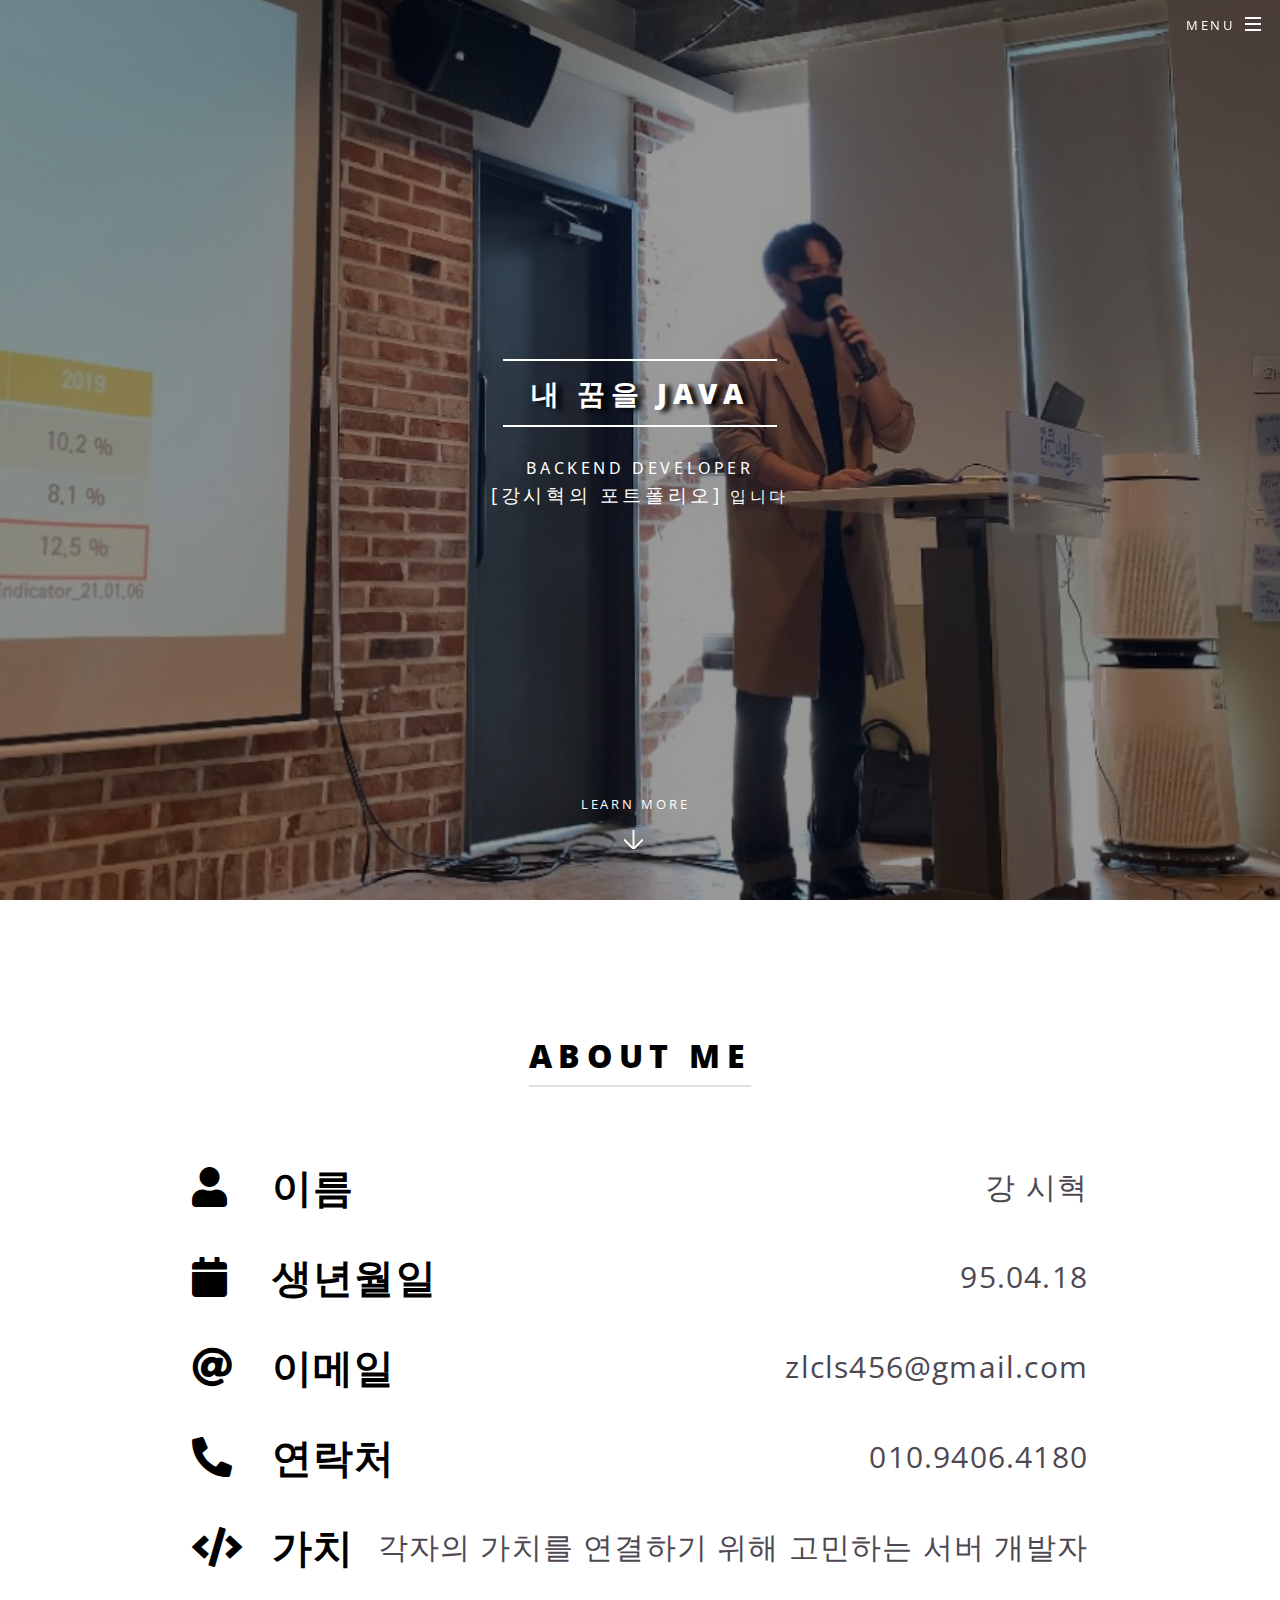
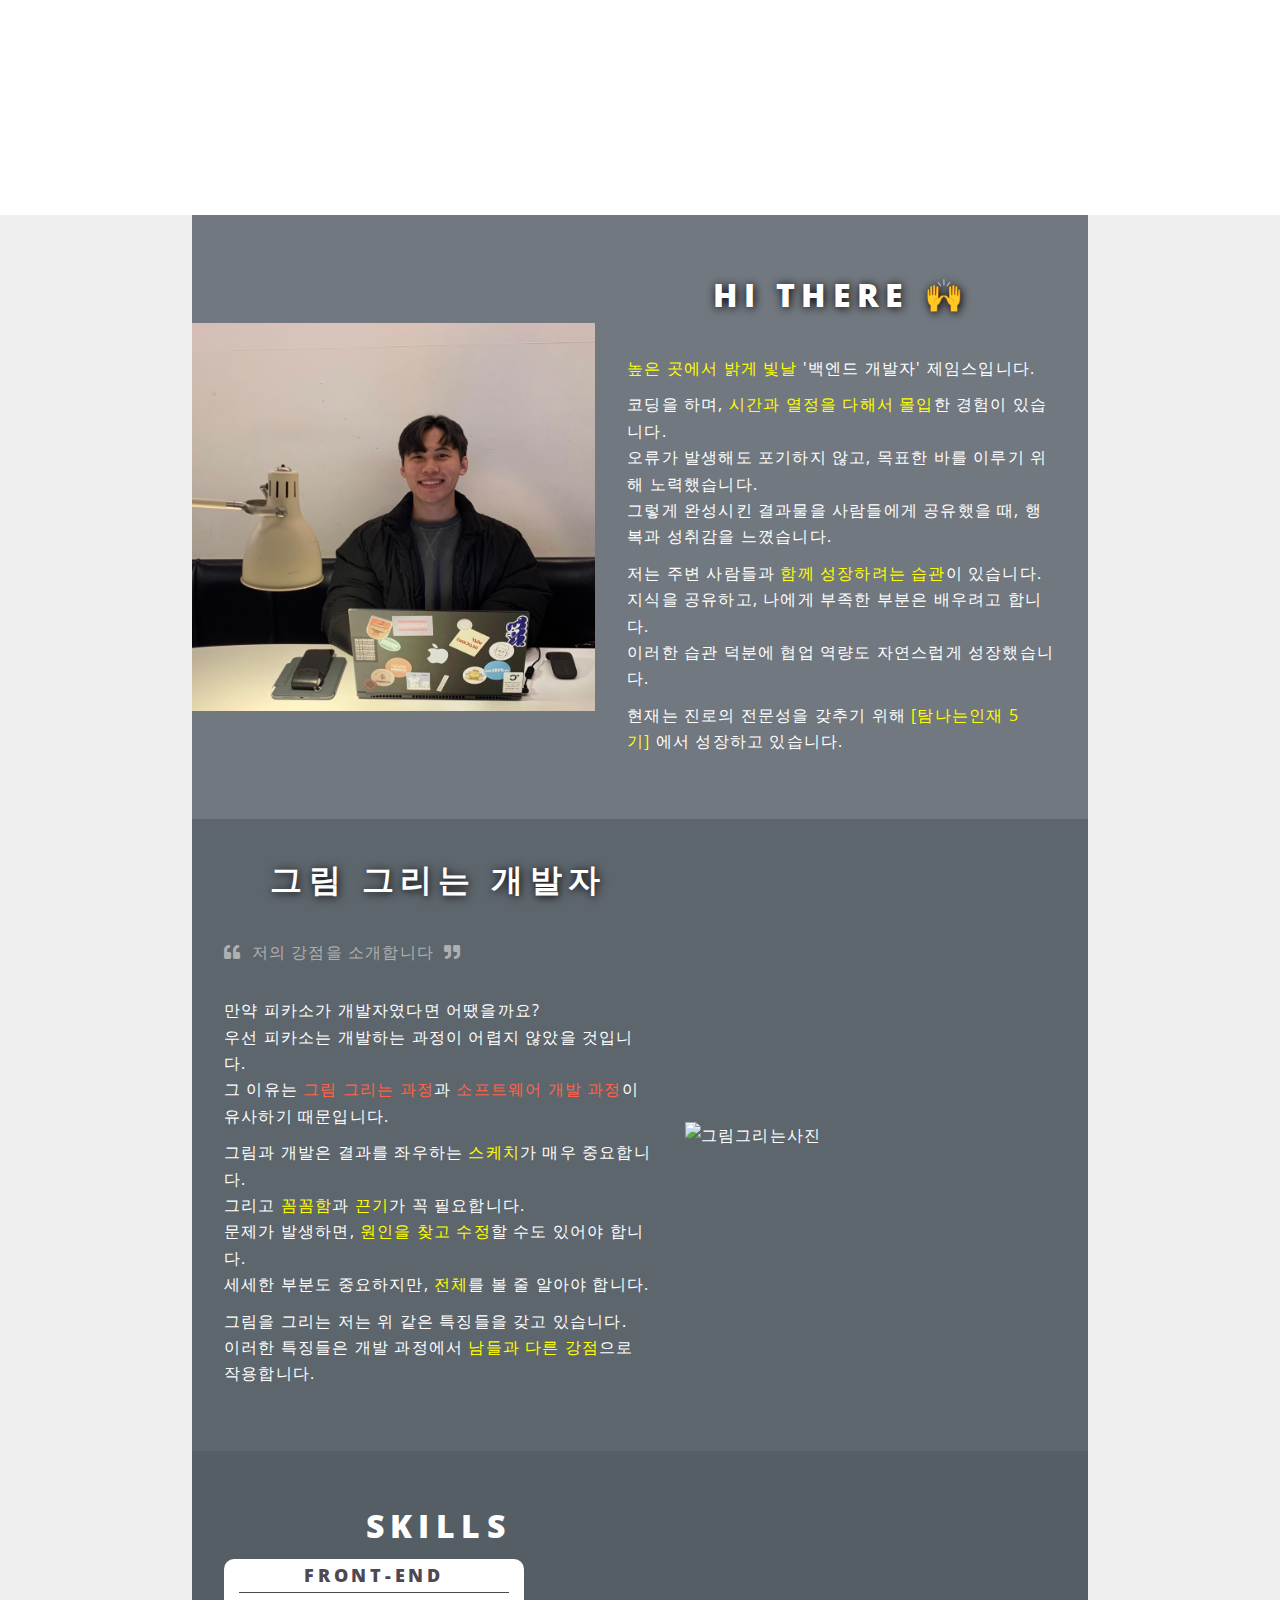
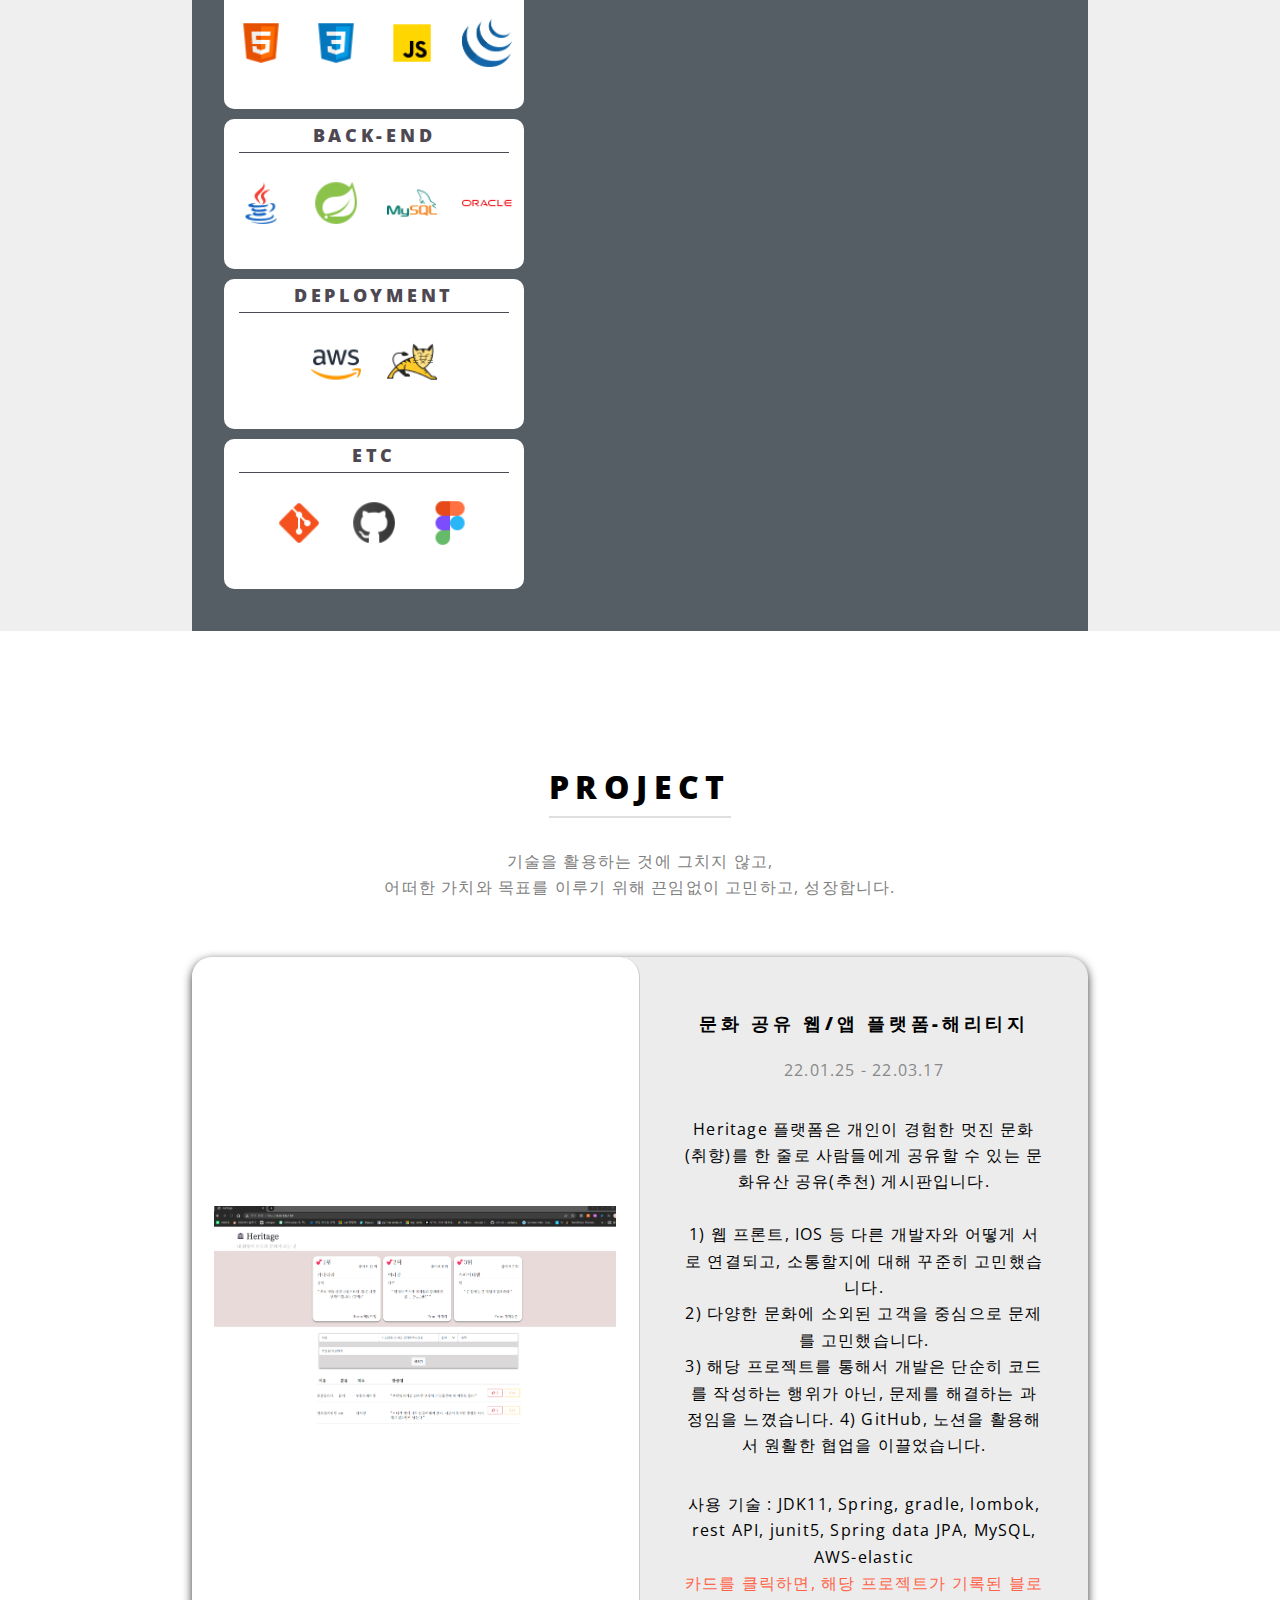
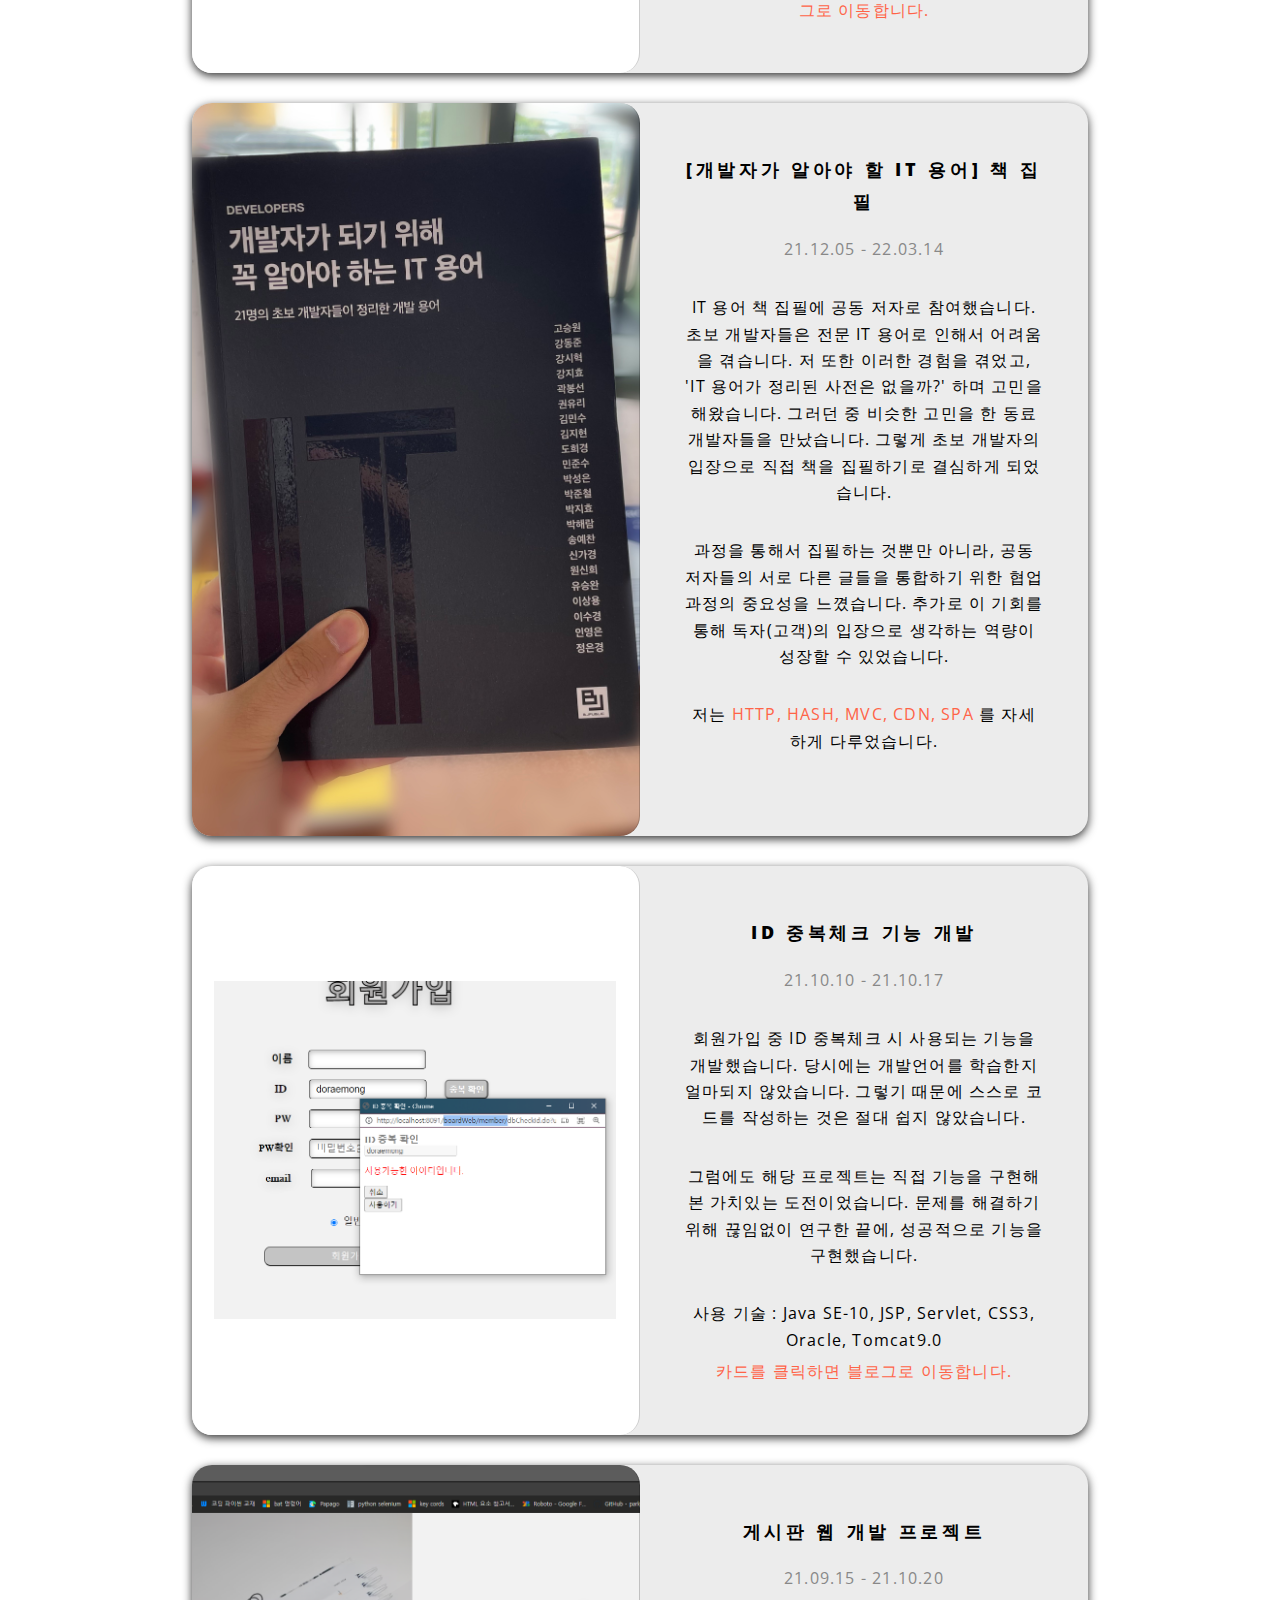
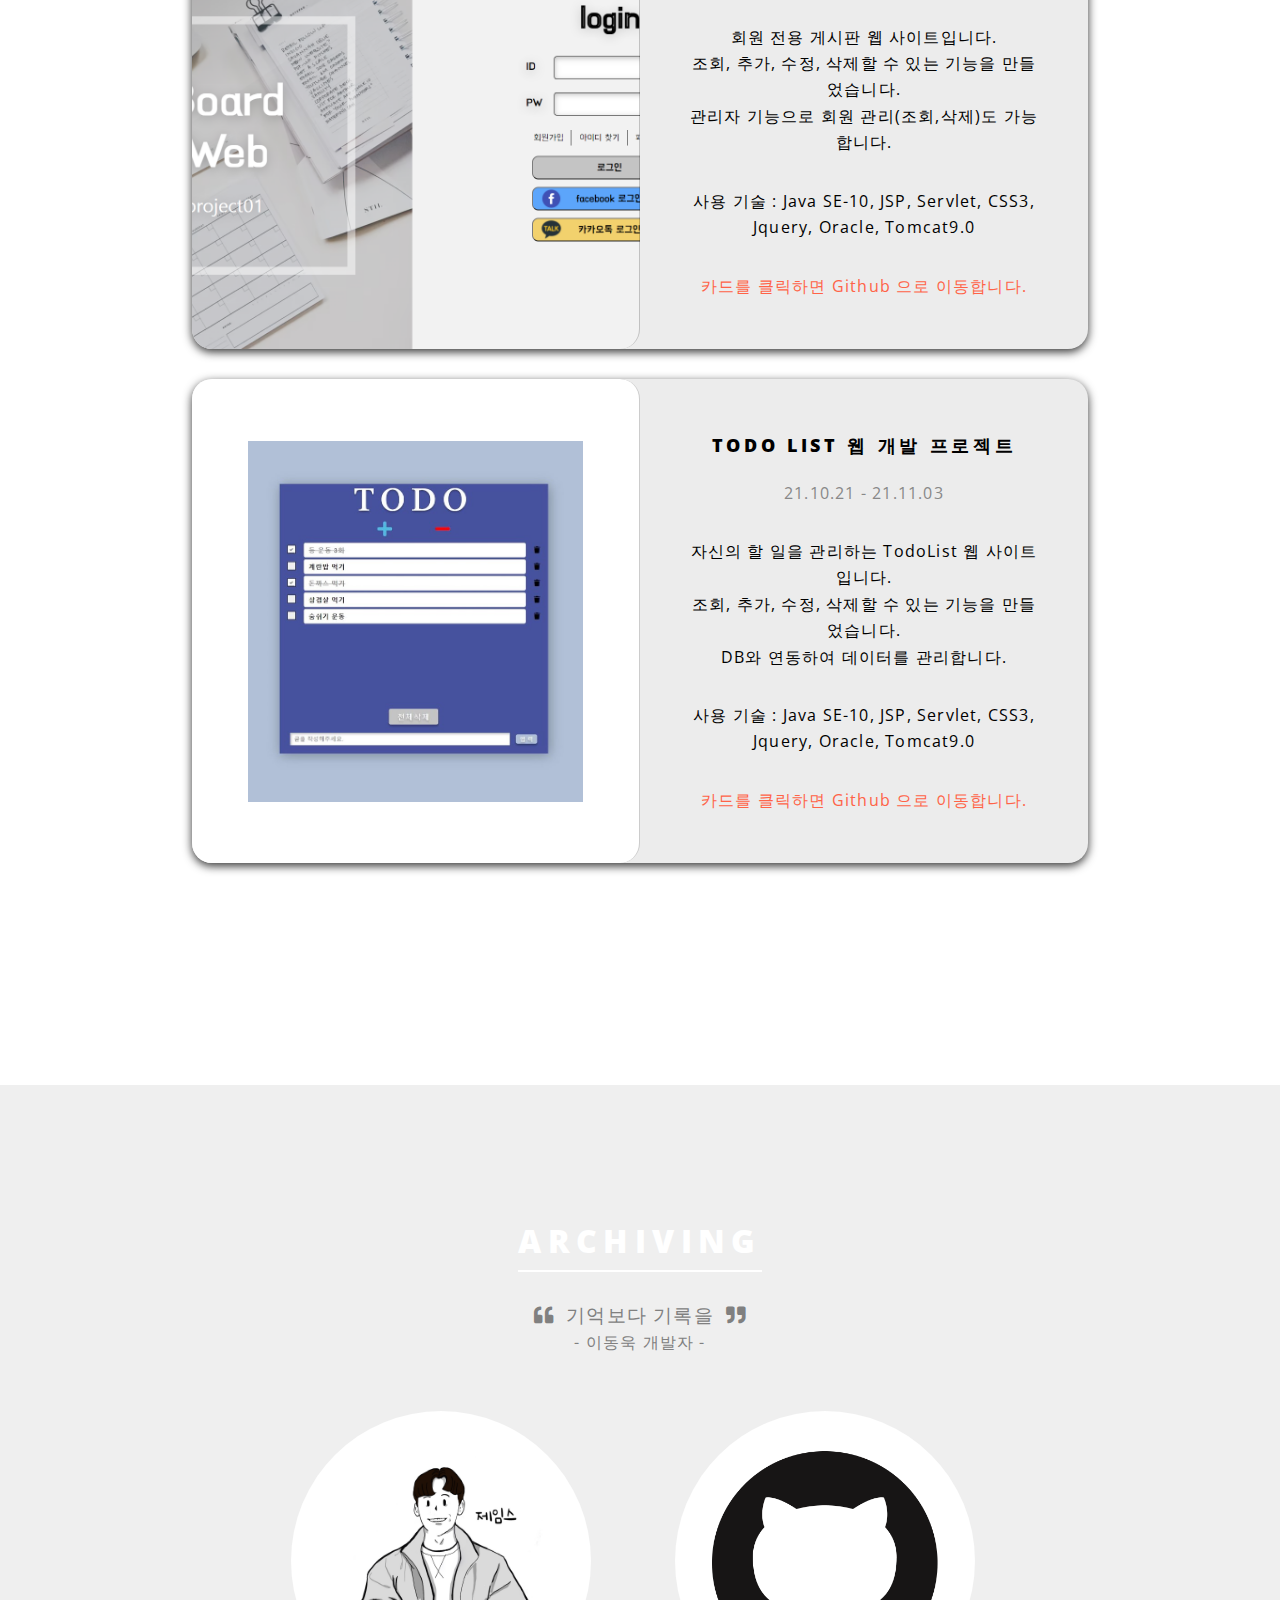
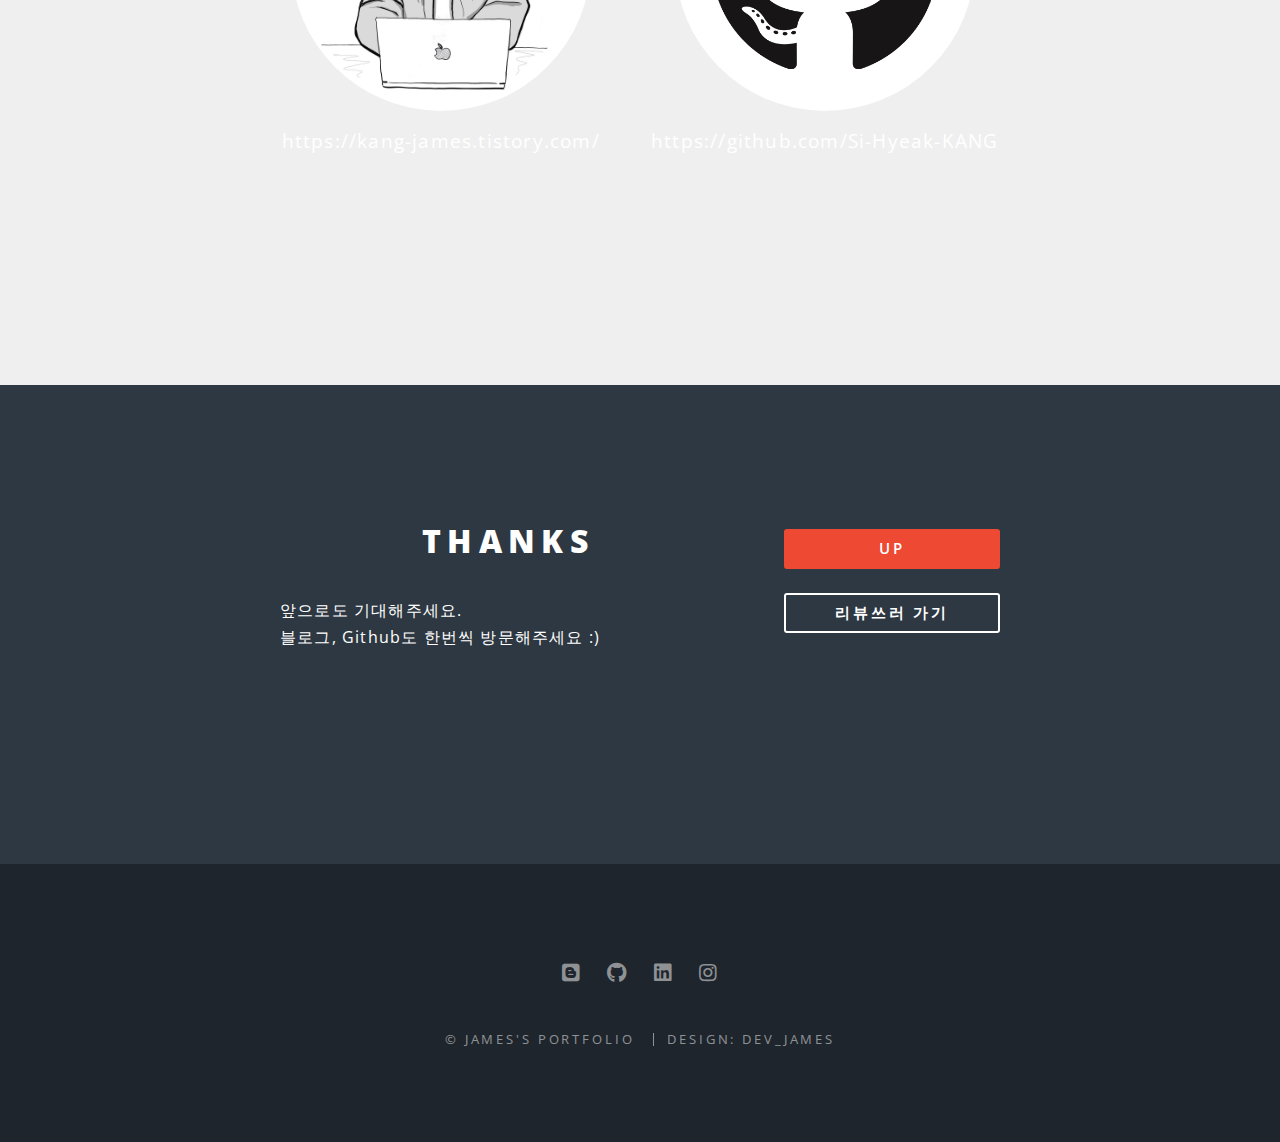
==== index.html @ 81b31060 "no message" ====
<!DOCTYPE HTML>
<!--
	Spectral by HTML5 UP
	html5up.net | @ajlkn
	Free for personal and commercial use under the CCA 3.0 license (html5up.net/license)
-->
<html>
	<head>
		<title>JAMES's Portfolio</title>
		<meta charset="utf-8" />
		<meta name="viewport" content="width=device-width, initial-scale=1, user-scalable=no" />
		<meta name="google-site-verification" content="M7NErx1myHYpY-zjTB2tOP4JKnQoW9BiboApnPfxEpM" />
		<link rel="stylesheet" href="assets/css/main.css" />
		<link rel="stylesheet" href="https://cdnjs.cloudflare.com/ajax/libs/font-awesome/5.8.2/css/all.min.css"/>
		<noscript><link rel="stylesheet" href="assets/css/noscript.css" /></noscript>
	</head>
	<body class="landing is-preload">

		<!-- Page Wrapper -->
		<div id="page-wrapper">

			<!-- Header -->
			<header id="header" class="alt">
				<h1><a href="index.html">JAMES's Portfolio</a></h1>
				<nav id="nav">
					<ul>
						<li class="special">
							<a href="#menu" class="menuToggle"><span>Menu</span></a>
							<div id="menu">
								<ul>
									<li><a href="index.html">Home</a></li>
									<li><a href="#one">About Me</a></li>
									<li><a href="#two">Main</a></li>
									<li><a href="#three">Project</a></li>
									<li><a href="#four">ARCHIVING</a></li>
									<li><a href="Webcontent/elements.html">리뷰 남기기</a></li>
								</ul>
							</div>
						</li>
					</ul>
				</nav>
			</header>

			<!-- Banner -->
			<section id="banner">
				<div class="inner">
					<h2 style="text-shadow:6px 2px 5px rgb(0, 0, 0);">내 꿈을 JAVA</h2>
					<p style="font-weight: 450;">BackEnd&nbsp;Developer</p>
					<p id="under_p"><span style="font-size: larger;">[강시혁의&nbsp;포트폴리오]</span>&nbsp;입니다</p>
				</div>
				<a href="#one" class="more scrolly">Learn More</a>
			</section>

			<!-- One -->
			<section id="one" class="wrapper style1 special">
				<div class="inner">
					<header class="major">
						<h2>About&nbspMe</h2>
						<div class="info_block align-left">
							<i class="fas fa-user"></i>
							<div class="info_title">이름</div>
							<div class="info_content" id="name1">강 시혁</div>
						</div>
						<div class="info_block align-left">
							<i class="fas fa-calendar"></i>
							<div class="info_title">생년월일</div>
							<div class="info_content">95.04.18</div>
						</div>
						<div class="info_block align-left">
							<i class="fas fa-at"></i>
							<div class="info_title">이메일</div>
							<div class="info_content">zlcls456@gmail.com</div>
						</div>
						<div class="info_block align-left">
							<i class="fas fa-phone-alt"></i>
							<div class="info_title">연락처</div>
							<div class="info_content">010.9406.4180</div>
						</div>
						<div class="info_block align-left">
							<i class="fas fa-solid fa-code"></i>
							<div class="info_title">가치</div>
							<div class="info_content mob_detail">각자의 가치를 연결하기 위해 고민하는 서버 개발자</div>
						</div>
					</header>
				</div>
			</section>

			<!-- Two -->
			<section id="two" class="wrapper alt style2">
				<div class="inner">
					<section class="spotlight">
						<div class="image"><img src="images/james_dev.jpg" alt="코딩하는사진" /></div>
						<div class="content">
							<h2 style="text-shadow:1px 1px 10px rgb(0, 0, 0); margin-top: 20px">
							Hi&nbsp;there 🙌
							</h2>
							<p style="margin-bottom: 10px;"><span style="color: yellow">높은 곳에서 밝게 빛날</span>&nbsp;'백엔드 개발자' 제임스입니다.</p>
							<p>코딩을 하며, <span style="color: yellow;">시간과 열정을 다해서 몰입</span>한 경험이 있습니다.</p>
							<p>오류가 발생해도 포기하지 않고, 목표한 바를 이루기 위해 노력했습니다.</p>
							<p>그렇게 완성시킨 결과물을 사람들에게 공유했을 때, 행복과 성취감을 느꼈습니다.</p>
							<p style="margin-bottom: 10px;"></p>
							<p>저는 주변 사람들과 <span style="color: yellow;">함께 성장하려는 습관</span>이 있습니다.</p>
							<p>지식을 공유하고, 나에게 부족한 부분은 배우려고 합니다.</p>
							<p style="margin-bottom: 10px;">이러한 습관 덕분에 협업 역량도 자연스럽게 성장했습니다.</p>
							<p>현재는 진로의 전문성을 갖추기 위해 <span style="color: yellow;">[탐나는인재 5기]</span>&nbsp;에서 성장하고 있습니다.</p>
							<p id="under_p"></p>
						</div>
					</section>
					<section class="spotlight">
						<div class="image"><img src="images/james_drawing.gif" alt="그림그리는사진" id="gallery"/></div>
						<div class="content">
							<h2 style="text-shadow:1px 1px 10px rgb(0, 0, 0)">그림 그리는 개발자</h2>
							<p id="under_p" style="color: rgb(175, 175, 175);">
								<i class="fas fa-quote-left"></i>
								&nbsp;저의 강점을 소개합니다&nbsp;
								<i class="fas fa-quote-right"></i></p>
							<p>만약 피카소가 개발자였다면 어땠을까요?</p>
							<p>우선 피카소는 개발하는 과정이 어렵지 않았을 것입니다.</p>
							<p style="margin-bottom: 10px;">그 이유는 <span style="color: tomato">그림 그리는 과정</span>과 <span style="color: tomato">소프트웨어 개발 과정</span>이 유사하기 때문입니다.</p>
							<p>그림과 개발은 결과를 좌우하는 <span style="color: yellow">스케치</span>가 매우 중요합니다.</p>
							<p>그리고 <span style="color: yellow">꼼꼼함</span>과 <span style="color: yellow">끈기</span>가 꼭 필요합니다.</p>
							<p>문제가 발생하면, <span style="color: yellow">원인을 찾고 수정</span>할 수도 있어야 합니다.</p>
							<p style="margin-bottom: 10px">세세한 부분도 중요하지만, <span style="color: yellow">전체</span>를 볼 줄 알아야 합니다.</p>
							<p>그림을 그리는 저는 위 같은 특징들을 갖고 있습니다.</p>
							<p>이러한 특징들은 개발 과정에서 <span style="color: yellow">남들과 다른 강점</span>으로 작용합니다.</p>
							<p id="under_p"></p>
						</div>
					</section>
					<section class="spotlight">

						<div class="content two_skill">
							<h2 class="skills_title">Skills</h2>
							<div class="skills box1">
								<div class="skills_name"><h3>Front-end</h3></div>
								<div class="skills_icon"><img src="images/icons8-html-5-48.png" alt="">
									<img src="images/icons8-css3-48.png" alt="">
									<img src="images/icons8-자바-스크립트-48.png" alt="">
									<img src="images/icons8-jquery-is-a-javascript-library-designed-to-simplify-html-48.png" alt="">
								</div>
							</div>
							<div class="skills box2">
								<div class="skills_name"><h3>Back-end</h3></div>
								<div class="skills_icon">
									<img src="images/icons8-자바-커피-컵-로고-48.png" alt="">
									<img src="images/icons8-봄-로고-48.png" alt="">
									<img src="images/icons8-mysql의-로고-48.png" alt="">
									<img src="images/icons8-오라클-로고-48.png" alt="">
								</div>
							</div>
							<div class="skills box3">
								<div class="skills_name"><h3>Deployment</h3></div>
								<div class="skills_icon">
									<img src="images/icons8-amazon-web-services-48.png" alt="">
									<img src="images/icons8-tomcat-48.png" alt="">
								</div>
							</div>
							<div class="skills box4">
								<div class="skills_name"><h3>etc</h3></div>
								<div class="skills_icon">
									<img src="images/icons8-git-48.png" alt="">
									<img src="images/icons8-github의-48.png" alt="">
									<img src="images/icons8-figma-48.png" alt="">
								</div>
							</div>
						</div>

					</section>
				</section>
			</inner>
			<!-- Three -->
			<section id="three" class="wrapper style3 special">
				<div class="inner">
					<header class="major">
						<h2>project</h2>
						<p style="color: gray;">기술을 활용하는 것에 그치지 않고,</p>
						<p style="color: gray;">어떠한 가치와 목표를 이루기 위해 끈임없이 고민하고, 성장합니다.</p>
					</header>
					<div class="pro_content">

						<a href="https://kang-james.tistory.com/entry/Project-%EB%AC%B8%ED%99%94-%EA%B3%B5%EC%9C%A0-%EC%9B%B9-%EC%95%B1-%ED%94%8C%EB%9E%AB%ED%8F%BC-%ED%97%A4%EB%A6%AC%ED%8B%B0%EC%A7%80?category=891221" target="_blank">
							<div class="pro_box">
								<div class="pro_img imgA"></div>
								<div class="pro_explain">
									<h3>문화 공유 웹/앱 플랫폼-해리티지</h3>
									<p id="under_p" style="color: rgb(136, 136, 136);">22.01.25 - 22.03.17</p>
									<p>Heritage 플랫폼은 개인이 경험한 멋진 문화(취향)를 한 줄로 사람들에게 공유할 수 있는 문화유산 공유(추천) 게시판입니다.</p><br>
									<p>1) 웹 프론트, IOS 등 다른 개발자와 어떻게 서로 연결되고, 소통할지에 대해 꾸준히 고민했습니다.</p>
									<p>2) 다양한 문화에 소외된 고객을 중심으로 문제를 고민했습니다.</p>
									<p id="under_p">3) 해당 프로젝트를 통해서 개발은 단순히 코드를 작성하는 행위가 아닌, 문제를 해결하는 과정임을 느꼈습니다.
										4) GitHub, 노션을 활용해서 원활한 협업을 이끌었습니다.</p>
									<p></p>
									<p >사용 기술 : JDK11, Spring, gradle, lombok, rest API, junit5, Spring data JPA, MySQL, AWS-elastic</p>
									<p style="color: tomato;">카드를 클릭하면, 해당 프로젝트가 기록된 블로그로 이동합니다.</p>
								</div>
							</div>
						</a>

						<!-- 준비중 -->
						<div class="pro_box">
							<div class="pro_img img4"></div>
							<div class="pro_explain">
								<h3>[개발자가 알아야 할 IT 용어] 책 집필</h3>
								<p id="under_p" style="color: rgb(136, 136, 136);">21.12.05 - 22.03.14</p>
								<p id="under_p">IT 용어 책 집필에 공동 저자로 참여했습니다. 초보 개발자들은 전문 IT 용어로 인해서 어려움을 겪습니다.
								저 또한 이러한 경험을 겪었고, 'IT 용어가 정리된 사전은 없을까?' 하며 고민을 해왔습니다. 그러던 중 비슷한 고민을 한 동료 개발자들을 만났습니다.
								그렇게 초보 개발자의 입장으로 직접 책을 집필하기로 결심하게 되었습니다. </p>

								<p id="under_p"> 과정을 통해서 집필하는 것뿐만 아니라, 공동 저자들의 서로 다른 글들을 통합하기 위한 협업 과정의 중요성을 느꼈습니다. 추가로 이 기회를 통해 독자(고객)의 입장으로 생각하는 역량이 성장할 수 있었습니다.</p>

								<p id="under_p">저는 <span style="color:tomato;">HTTP, HASH, MVC, CDN, SPA</span> 를 자세하게 다루었습니다.</p>
							</div>
						</div>
						<!-- -->

						<a href="https://kang-james.tistory.com/88?category=891548" target="_blank">
							<div class="pro_box">
									<div class="pro_img img1"></div>
									<div class="pro_explain">
										<h3>ID 중복체크 기능 개발</h3>
										<p id="under_p" style="color: rgb(136, 136, 136);">21.10.10 - 21.10.17</p>
										<p id="under_p">회원가입 중 ID 중복체크 시 사용되는 기능을 개발했습니다.
											당시에는 개발언어를 학습한지 얼마되지 않았습니다. 그렇기 때문에 스스로 코드를 작성하는 것은 절대 쉽지 않았습니다.</p>
											<p id="under_p">그럼에도 해당 프로젝트는 직접 기능을 구현해본 가치있는 도전이었습니다.
										문제를 해결하기 위해 끊임없이 연구한 끝에, 성공적으로 기능을 구현했습니다.</p>
										<p style="margin-bottom: 5px;">사용 기술 : Java SE-10, JSP, Servlet, CSS3, Oracle, Tomcat9.0</p>
										<p style="color: tomato;">카드를 클릭하면 블로그로 이동합니다.</p>
									</div>
							</div>
						</a>

						<a href="https://github.com/Si-Hyeak-KANG/JSP.Board_Web" target="_blank">
							<div class="pro_box">
									<div class="pro_img img3"></div>
									<div class="pro_explain">
										<h3>게시판 웹 개발 프로젝트</h3>
										<p id="under_p" style="color: rgb(136, 136, 136);">21.09.15 - 21.10.20</p>
										<p>회원 전용 게시판 웹 사이트입니다.</p>
										<p>조회, 추가, 수정, 삭제할 수 있는 기능을 만들었습니다.</p>
										<p id="under_p">관리자 기능으로 회원 관리(조회,삭제)도 가능합니다.</p>
										<p id="under_p">사용 기술 : Java SE-10, JSP, Servlet, CSS3, Jquery, Oracle, Tomcat9.0</p>
										<p style="color: tomato;">카드를 클릭하면 Github 으로 이동합니다.</p>
									</div>
							</div>
						</a>

						<a href="https://github.com/Si-Hyeak-KANG/JSP.TodoWeb_211021" target="_blank">
							<div class="pro_box">
									<div class="pro_img img2"></div>
									<div class="pro_explain">
										<h3>Todo List 웹 개발 프로젝트</h3>
										<p id="under_p" style="color: rgb(136, 136, 136);">21.10.21 - 21.11.03</p>
										<p>자신의 할 일을 관리하는 TodoList 웹 사이트입니다.</p>
										<p>조회, 추가, 수정, 삭제할 수 있는 기능을 만들었습니다.</p>
										<p id="under_p">DB와 연동하여 데이터를 관리합니다.</p>
										<p id="under_p">사용 기술 : Java SE-10, JSP, Servlet, CSS3, Jquery, Oracle, Tomcat9.0</p>
										<p style="color: tomato;">카드를 클릭하면 Github 으로 이동합니다.</p>
									</div>
							</div>
						</a>
					</div>
				</div>
			</section>

			<!-- Four -->
			<section id="four" class="wrapper style2 special">
				<div class="inner">
					<header class="major">
						<h2>ARCHIVING</h2>
						<p style="color: gray; font-size: larger;">
							<i class="fas fa-quote-left"></i>
							&nbsp;기억보다 기록을&nbsp;
							<i class="fas fa-quote-right"></i>
						</p>
						<p style="color: gray;">- 이동욱 개발자 -</p>
					</header>
					<div class="content_profile">
						<a href="https://kang-james.tistory.com" target="_blank">
							<div class="box_profile">
									<img src="images/개발%20프로필.jpg" alt="">
							</div>
							<p class="font_p" id="under_p">https://kang-james.tistory.com/</p>
						</a>

						<a href="https://github.com/Si-Hyeak-KANG" target="_blank">
							<div class="box_profile2">
									<img src="images/github_img.png" alt="">
							</div>
							<p class="font_p" id="under_p">https://github.com/Si-Hyeak-KANG</p>
						</a>

					</div>
				</div>
			</section>
			<!-- CTA -->
			<section id="cta" class="wrapper style4">
				<div class="inner">
					<header>
						<h2>thanks</h2>
						<p>앞으로도 기대해주세요.</p>
						<p>블로그, Github도 한번씩 방문해주세요 :)</p>
					</header>
					<ul class="actions stacked">
						<li class="nothing"></li>
						<li><a href="index.html" class="button fit primary"><span style="font-size: larger;">UP</span></a></li>
						<li><a href="Webcontent/elements.html" class="button fit"><span style="font-size: larger;">리뷰쓰러 가기</span></a></li>
					</ul>
				</div>
			</section>

			<!-- Footer -->
			<footer id="footer">
				<ul class="icons">
					<li>
						<a href="https://kang-james.tistory.com/" class="icon brands fa-blogger" target="_blanked">
							<span class="label">Blog</span>
						</a>
					</li>
					<li>
						<a href="https://github.com/Si-Hyeak-KANG" class="icon brands fa-github" target="_blanked">
							<span class="label">Github</span>
						</a>
					</li>

					<li>
						<a href="https://www.linkedin.com/in/james-kang-38626b229/" class="icon brands fa-linkedin" target="_blanked">
							<span class="label">linkedin</span>
						</a>
					</li>
					<li>
						<a href="https://www.instagram.com/sihyeok44/?hl=ko" class="icon brands fa-instagram" target="_blanked">
							<span class="label">instagram</span>
						</a>
					</li>
				</ul>
				<ul class="copyright">
					<li>&copy; James's Portfolio</li>
					<li>Design: Dev_James</li>
				</ul>
			</footer>
		</div>

		<!-- Scripts -->
		<script src="assets/js/jquery.min.js"></script>
		<script src="assets/js/jquery.scrollex.min.js"></script>
		<script src="assets/js/jquery.scrolly.min.js"></script>
		<script src="assets/js/browser.min.js"></script>
		<script src="assets/js/breakpoints.min.js"></script>
		<script src="assets/js/util.js"></script>
		<script src="assets/js/main.js"></script>

	</body>
</html>
---- assets/css/main.css ----
@import url(fontawesome-all.min.css);
@import url("https://fonts.googleapis.com/css?family=Open+Sans:400,400italic,600,600italic,800,800italic");

/*
	Spectral by HTML5 UP
	html5up.net | @ajlkn
	Free for personal and commercial use under the CCA 3.0 license (html5up.net/license)
*/

html, body, div, span, applet, object,
iframe, h1, h2, h3, h4, h5, h6, p, blockquote,
pre, a, abbr, acronym, address, big, cite,
code, del, dfn, em, img, ins, kbd, q, s, samp,
small, strike, strong, sub, sup, tt, var, b,
u, i, center, dl, dt, dd, ol, ul, li, fieldset,
form, label, legend, table, caption, tbody,
tfoot, thead, tr, th, td, article, aside,
canvas, details, embed, figure, figcaption,
footer, header, hgroup, menu, nav, output, ruby,
section, summary, time, mark, audio, video {
	margin: 0;
	padding: 0;
	border: 0;
	font-size: 100%;
	font: inherit;
	vertical-align: baseline;}

article, aside, details, figcaption, figure,
footer, header, hgroup, menu, nav, section {
	display: block;}

body {
	line-height: 1;
}

ol, ul {
	list-style: none;
}

blockquote, q {
	quotes: none;
}

	blockquote:before, blockquote:after, q:before, q:after {
		content: '';
		content: none;
	}

table {
	border-collapse: collapse;
	border-spacing: 0;
}

body {
	-webkit-text-size-adjust: none;
}

mark {
	background-color: transparent;
	color: inherit;
}

input::-moz-focus-inner {
	border: 0;
	padding: 0;
}

input, select, textarea {
	-moz-appearance: none;
	-webkit-appearance: none;
	-ms-appearance: none;
	appearance: none;
}

/* Basic */

	@-ms-viewport {
		width: device-width;
	}

	html {
		box-sizing: border-box;
	}

	*, *:before, *:after {
		box-sizing: inherit;
	}

	body {
		background: #2e3842;
	}

		body.is-preload *, body.is-preload *:before, body.is-preload *:after {
			-moz-animation: none !important;
			-webkit-animation: none !important;
			-ms-animation: none !important;
			animation: none !important;
			-moz-transition: none !important;
			-webkit-transition: none !important;
			-ms-transition: none !important;
			transition: none !important;
		}

	body, input, select, textarea {
		color: #fff;
		font-family: "Open Sans", Helvetica, sans-serif;
		font-size: 15pt;
		font-weight: 400;
		letter-spacing: 0.075em;
		line-height: 1.65em;
	}

		@media screen and (max-width: 1680px) {

			body, input, select, textarea {
				font-size: 13pt;
			}

		}

		@media screen and (max-width: 1280px) {

			body, input, select, textarea {
				font-size: 12pt;
			}

		}

		@media screen and (max-width: 736px) {

			body, input, select, textarea {
				font-size: 11pt;
				letter-spacing: 0.0375em;
			}

		}

	a {
		-moz-transition: color 0.2s ease, border-bottom-color 0.2s ease;
		-webkit-transition: color 0.2s ease, border-bottom-color 0.2s ease;
		-ms-transition: color 0.2s ease, border-bottom-color 0.2s ease;
		transition: color 0.2s ease, border-bottom-color 0.2s ease;
		color: inherit;
		text-decoration: none;
	}

		a:hover {
			border-bottom-color: transparent;
		}

	strong, b {
		color: #fff;
		font-weight: 600;
	}

	em, i {
		font-style: italic;
	}

	#under_p {
		margin: 0 0 2em 0;
	}
	h1, h2, h3, h4, h5, h6 {
		color: #fff;
		font-weight: 800;
		letter-spacing: 0.2em;
		line-height: 1em;
		margin: 0 0 1em 0;
		text-transform: uppercase;
	}

		h1 a, h2 a, h3 a, h4 a, h5 a, h6 a {
			color: inherit;
			text-decoration: none;
		}

	h2 {
		font-size: 2em;
		line-height: 1.75em;
		text-align: center;
	}

		@media screen and (max-width: 736px) {

			h2 {
				font-size: 1.5em;
				line-height: 1.65em;
			}

		}

	h3 {
		font-size: 1.15em;
		line-height: 1.75em;
	}

		@media screen and (max-width: 736px) {

			h3 {
				font-size: 1em;
				line-height: 1.65em;
			}
		}

	h4 {
		font-size: 1em;
		line-height: 1.5em;
	}

	h5 {
		font-size: 0.8em;
		line-height: 1.5em;
	}

	h6 {
		font-size: 0.7em;
		line-height: 1.5em;
	}

	sub {
		font-size: 0.8em;
		position: relative;
		top: 0.5em;
	}

	sup {
		font-size: 0.8em;
		position: relative;
		top: -0.5em;
	}

	hr {
		border: 0;
		border-bottom: solid 2px #fff;
		margin: 3em 0;
	}

		hr.major {
			margin: 4.5em 0;
		}

	blockquote {
		border-left: solid 4px #fff;
		font-style: italic;
		margin: 0 0 2em 0;
		padding: 0.5em 0 0.5em 2em;
	}

	code {
		background: rgba(144, 144, 144, 0.25);
		border-radius: 3px;
		font-family: "Courier New", monospace;
		font-size: 0.9em;
		letter-spacing: 0;
		margin: 0 0.25em;
		padding: 0.25em 0.65em;
	}

	pre {
		-webkit-overflow-scrolling: touch;
		font-family: "Courier New", monospace;
		font-size: 0.9em;
		margin: 0 0 2em 0;
	}

		pre code {
			display: block;
			line-height: 1.75em;
			padding: 1em 1.5em;
			overflow-x: auto;
		}

	.align-left {
		text-align: left;
	}

	.align-center {
		text-align: center;
	}

	.align-right {
		text-align: right;
	}

/* Row */

	.row {
		display: flex;
		flex-wrap: wrap;
		box-sizing: border-box;
		align-items: stretch;
	}

		.row > * {
			box-sizing: border-box;
		}

		.row.gtr-uniform > * > :last-child {
			margin-bottom: 0;
		}

		.row.aln-left {
			justify-content: flex-start;
		}

		.row.aln-center {
			justify-content: center;
		}

		.row.aln-right {
			justify-content: flex-end;
		}

		.row.aln-top {
			align-items: flex-start;
		}

		.row.aln-middle {
			align-items: center;
		}

		.row.aln-bottom {
			align-items: flex-end;
		}

		.row > .imp {
			order: -1;
		}

		.row > .col-1 {
			width: 8.33333%;
		}

		.row > .off-1 {
			margin-left: 8.33333%;
		}

		.row > .col-2 {
			width: 16.66667%;
		}

		.row > .off-2 {
			margin-left: 16.66667%;
		}

		.row > .col-3 {
			width: 25%;
		}

		.row > .off-3 {
			margin-left: 25%;
		}

		.row > .col-4 {
			width: 33.33333%;
		}

		.row > .off-4 {
			margin-left: 33.33333%;
		}

		.row > .col-5 {
			width: 41.66667%;
		}

		.row > .off-5 {
			margin-left: 41.66667%;
		}

		.row > .col-6 {
			width: 50%;
		}

		.row > .off-6 {
			margin-left: 50%;
		}

		.row > .col-7 {
			width: 58.33333%;
		}

		.row > .off-7 {
			margin-left: 58.33333%;
		}

		.row > .col-8 {
			width: 66.66667%;
		}

		.row > .off-8 {
			margin-left: 66.66667%;
		}

		.row > .col-9 {
			width: 75%;
		}

		.row > .off-9 {
			margin-left: 75%;
		}

		.row > .col-10 {
			width: 83.33333%;
		}

		.row > .off-10 {
			margin-left: 83.33333%;
		}

		.row > .col-11 {
			width: 91.66667%;
		}

		.row > .off-11 {
			margin-left: 91.66667%;
		}

		.row > .col-12 {
			width: 100%;
		}

		.row > .off-12 {
			margin-left: 100%;
		}

		.row.gtr-0 {
			margin-top: 0;
			margin-left: 0em;
		}

			.row.gtr-0 > * {
				padding: 0 0 0 0em;
			}

			.row.gtr-0.gtr-uniform {
				margin-top: 0em;
			}

				.row.gtr-0.gtr-uniform > * {
					padding-top: 0em;
				}

		.row.gtr-25 {
			margin-top: 0;
			margin-left: -0.375em;
		}

			.row.gtr-25 > * {
				padding: 0 0 0 0.375em;
			}

			.row.gtr-25.gtr-uniform {
				margin-top: -0.375em;
			}

				.row.gtr-25.gtr-uniform > * {
					padding-top: 0.375em;
				}

		.row.gtr-50 {
			margin-top: 0;
			margin-left: -0.75em;
		}

			.row.gtr-50 > * {
				padding: 0 0 0 0.75em;
			}

			.row.gtr-50.gtr-uniform {
				margin-top: -0.75em;
			}

				.row.gtr-50.gtr-uniform > * {
					padding-top: 0.75em;
				}

		.row {
			margin-top: 0;
			margin-left: -1.5em;
		}

			.row > * {
				padding: 0 0 0 1.5em;
			}

			.row.gtr-uniform {
				margin-top: -1.5em;
			}

				.row.gtr-uniform > * {
					padding-top: 1.5em;
				}

		.row.gtr-150 {
			margin-top: 0;
			margin-left: -2.25em;
		}

			.row.gtr-150 > * {
				padding: 0 0 0 2.25em;
			}

			.row.gtr-150.gtr-uniform {
				margin-top: -2.25em;
			}

				.row.gtr-150.gtr-uniform > * {
					padding-top: 2.25em;
				}

		.row.gtr-200 {
			margin-top: 0;
			margin-left: -3em;
		}

			.row.gtr-200 > * {
				padding: 0 0 0 3em;
			}

			.row.gtr-200.gtr-uniform {
				margin-top: -3em;
			}

				.row.gtr-200.gtr-uniform > * {
					padding-top: 3em;
				}

		@media screen and (max-width: 1680px) {

			.row {
				display: flex;
				flex-wrap: wrap;
				box-sizing: border-box;
				align-items: stretch;
			}

				.row > * {
					box-sizing: border-box;
				}

				.row.gtr-uniform > * > :last-child {
					margin-bottom: 0;
				}

				.row.aln-left {
					justify-content: flex-start;
				}

				.row.aln-center {
					justify-content: center;
				}

				.row.aln-right {
					justify-content: flex-end;
				}

				.row.aln-top {
					align-items: flex-start;
				}

				.row.aln-middle {
					align-items: center;
				}

				.row.aln-bottom {
					align-items: flex-end;
				}

				.row > .imp-xlarge {
					order: -1;
				}

				.row > .col-1-xlarge {
					width: 8.33333%;
				}

				.row > .off-1-xlarge {
					margin-left: 8.33333%;
				}

				.row > .col-2-xlarge {
					width: 16.66667%;
				}

				.row > .off-2-xlarge {
					margin-left: 16.66667%;
				}

				.row > .col-3-xlarge {
					width: 25%;
				}

				.row > .off-3-xlarge {
					margin-left: 25%;
				}

				.row > .col-4-xlarge {
					width: 33.33333%;
				}

				.row > .off-4-xlarge {
					margin-left: 33.33333%;
				}

				.row > .col-5-xlarge {
					width: 41.66667%;
				}

				.row > .off-5-xlarge {
					margin-left: 41.66667%;
				}

				.row > .col-6-xlarge {
					width: 50%;
				}

				.row > .off-6-xlarge {
					margin-left: 50%;
				}

				.row > .col-7-xlarge {
					width: 58.33333%;
				}

				.row > .off-7-xlarge {
					margin-left: 58.33333%;
				}

				.row > .col-8-xlarge {
					width: 66.66667%;
				}

				.row > .off-8-xlarge {
					margin-left: 66.66667%;
				}

				.row > .col-9-xlarge {
					width: 75%;
				}

				.row > .off-9-xlarge {
					margin-left: 75%;
				}

				.row > .col-10-xlarge {
					width: 83.33333%;
				}

				.row > .off-10-xlarge {
					margin-left: 83.33333%;
				}

				.row > .col-11-xlarge {
					width: 91.66667%;
				}

				.row > .off-11-xlarge {
					margin-left: 91.66667%;
				}

				.row > .col-12-xlarge {
					width: 100%;
				}

				.row > .off-12-xlarge {
					margin-left: 100%;
				}

				.row.gtr-0 {
					margin-top: 0;
					margin-left: 0em;
				}

					.row.gtr-0 > * {
						padding: 0 0 0 0em;
					}

					.row.gtr-0.gtr-uniform {
						margin-top: 0em;
					}

						.row.gtr-0.gtr-uniform > * {
							padding-top: 0em;
						}

				.row.gtr-25 {
					margin-top: 0;
					margin-left: -0.375em;
				}

					.row.gtr-25 > * {
						padding: 0 0 0 0.375em;
					}

					.row.gtr-25.gtr-uniform {
						margin-top: -0.375em;
					}

						.row.gtr-25.gtr-uniform > * {
							padding-top: 0.375em;
						}

				.row.gtr-50 {
					margin-top: 0;
					margin-left: -0.75em;
				}

					.row.gtr-50 > * {
						padding: 0 0 0 0.75em;
					}

					.row.gtr-50.gtr-uniform {
						margin-top: -0.75em;
					}

						.row.gtr-50.gtr-uniform > * {
							padding-top: 0.75em;
						}

				.row {
					margin-top: 0;
					margin-left: -1.5em;
				}

					.row > * {
						padding: 0 0 0 1.5em;
					}

					.row.gtr-uniform {
						margin-top: -1.5em;
					}

						.row.gtr-uniform > * {
							padding-top: 1.5em;
						}

				.row.gtr-150 {
					margin-top: 0;
					margin-left: -2.25em;
				}

					.row.gtr-150 > * {
						padding: 0 0 0 2.25em;
					}

					.row.gtr-150.gtr-uniform {
						margin-top: -2.25em;
					}

						.row.gtr-150.gtr-uniform > * {
							padding-top: 2.25em;
						}

				.row.gtr-200 {
					margin-top: 0;
					margin-left: -3em;
				}

					.row.gtr-200 > * {
						padding: 0 0 0 3em;
					}

					.row.gtr-200.gtr-uniform {
						margin-top: -3em;
					}

						.row.gtr-200.gtr-uniform > * {
							padding-top: 3em;
						}

		}

		@media screen and (max-width: 1280px) {

			.row {
				display: flex;
				flex-wrap: wrap;
				box-sizing: border-box;
				align-items: stretch;
			}

				.row > * {
					box-sizing: border-box;
				}

				.row.gtr-uniform > * > :last-child {
					margin-bottom: 0;
				}

				.row.aln-left {
					justify-content: flex-start;
				}

				.row.aln-center {
					justify-content: center;
				}

				.row.aln-right {
					justify-content: flex-end;
				}

				.row.aln-top {
					align-items: flex-start;
				}

				.row.aln-middle {
					align-items: center;
				}

				.row.aln-bottom {
					align-items: flex-end;
				}

				.row > .imp-large {
					order: -1;
				}

				.row > .col-1-large {
					width: 8.33333%;
				}

				.row > .off-1-large {
					margin-left: 8.33333%;
				}

				.row > .col-2-large {
					width: 16.66667%;
				}

				.row > .off-2-large {
					margin-left: 16.66667%;
				}

				.row > .col-3-large {
					width: 25%;
				}

				.row > .off-3-large {
					margin-left: 25%;
				}

				.row > .col-4-large {
					width: 33.33333%;
				}

				.row > .off-4-large {
					margin-left: 33.33333%;
				}

				.row > .col-5-large {
					width: 41.66667%;
				}

				.row > .off-5-large {
					margin-left: 41.66667%;
				}

				.row > .col-6-large {
					width: 50%;
				}

				.row > .off-6-large {
					margin-left: 50%;
				}

				.row > .col-7-large {
					width: 58.33333%;
				}

				.row > .off-7-large {
					margin-left: 58.33333%;
				}

				.row > .col-8-large {
					width: 66.66667%;
				}

				.row > .off-8-large {
					margin-left: 66.66667%;
				}

				.row > .col-9-large {
					width: 75%;
				}

				.row > .off-9-large {
					margin-left: 75%;
				}

				.row > .col-10-large {
					width: 83.33333%;
				}

				.row > .off-10-large {
					margin-left: 83.33333%;
				}

				.row > .col-11-large {
					width: 91.66667%;
				}

				.row > .off-11-large {
					margin-left: 91.66667%;
				}

				.row > .col-12-large {
					width: 100%;
				}

				.row > .off-12-large {
					margin-left: 100%;
				}

				.row.gtr-0 {
					margin-top: 0;
					margin-left: 0em;
				}

					.row.gtr-0 > * {
						padding: 0 0 0 0em;
					}

					.row.gtr-0.gtr-uniform {
						margin-top: 0em;
					}

						.row.gtr-0.gtr-uniform > * {
							padding-top: 0em;
						}

				.row.gtr-25 {
					margin-top: 0;
					margin-left: -0.375em;
				}

					.row.gtr-25 > * {
						padding: 0 0 0 0.375em;
					}

					.row.gtr-25.gtr-uniform {
						margin-top: -0.375em;
					}

						.row.gtr-25.gtr-uniform > * {
							padding-top: 0.375em;
						}

				.row.gtr-50 {
					margin-top: 0;
					margin-left: -0.75em;
				}

					.row.gtr-50 > * {
						padding: 0 0 0 0.75em;
					}

					.row.gtr-50.gtr-uniform {
						margin-top: -0.75em;
					}

						.row.gtr-50.gtr-uniform > * {
							padding-top: 0.75em;
						}

				.row {
					margin-top: 0;
					margin-left: -1.5em;
				}

					.row > * {
						padding: 0 0 0 1.5em;
					}

					.row.gtr-uniform {
						margin-top: -1.5em;
					}

						.row.gtr-uniform > * {
							padding-top: 1.5em;
						}

				.row.gtr-150 {
					margin-top: 0;
					margin-left: -2.25em;
				}

					.row.gtr-150 > * {
						padding: 0 0 0 2.25em;
					}

					.row.gtr-150.gtr-uniform {
						margin-top: -2.25em;
					}

						.row.gtr-150.gtr-uniform > * {
							padding-top: 2.25em;
						}

				.row.gtr-200 {
					margin-top: 0;
					margin-left: -3em;
				}

					.row.gtr-200 > * {
						padding: 0 0 0 3em;
					}

					.row.gtr-200.gtr-uniform {
						margin-top: -3em;
					}

						.row.gtr-200.gtr-uniform > * {
							padding-top: 3em;
						}

		}

		@media screen and (max-width: 980px) {

			.row {
				display: flex;
				flex-wrap: wrap;
				box-sizing: border-box;
				align-items: stretch;
			}

				.row > * {
					box-sizing: border-box;
				}

				.row.gtr-uniform > * > :last-child {
					margin-bottom: 0;
				}

				.row.aln-left {
					justify-content: flex-start;
				}

				.row.aln-center {
					justify-content: center;
				}

				.row.aln-right {
					justify-content: flex-end;
				}

				.row.aln-top {
					align-items: flex-start;
				}

				.row.aln-middle {
					align-items: center;
				}

				.row.aln-bottom {
					align-items: flex-end;
				}

				.row > .imp-medium {
					order: -1;
				}

				.row > .col-1-medium {
					width: 8.33333%;
				}

				.row > .off-1-medium {
					margin-left: 8.33333%;
				}

				.row > .col-2-medium {
					width: 16.66667%;
				}

				.row > .off-2-medium {
					margin-left: 16.66667%;
				}

				.row > .col-3-medium {
					width: 25%;
				}

				.row > .off-3-medium {
					margin-left: 25%;
				}

				.row > .col-4-medium {
					width: 33.33333%;
				}

				.row > .off-4-medium {
					margin-left: 33.33333%;
				}

				.row > .col-5-medium {
					width: 41.66667%;
				}

				.row > .off-5-medium {
					margin-left: 41.66667%;
				}

				.row > .col-6-medium {
					width: 50%;
				}

				.row > .off-6-medium {
					margin-left: 50%;
				}

				.row > .col-7-medium {
					width: 58.33333%;
				}

				.row > .off-7-medium {
					margin-left: 58.33333%;
				}

				.row > .col-8-medium {
					width: 66.66667%;
				}

				.row > .off-8-medium {
					margin-left: 66.66667%;
				}

				.row > .col-9-medium {
					width: 75%;
				}

				.row > .off-9-medium {
					margin-left: 75%;
				}

				.row > .col-10-medium {
					width: 83.33333%;
				}

				.row > .off-10-medium {
					margin-left: 83.33333%;
				}

				.row > .col-11-medium {
					width: 91.66667%;
				}

				.row > .off-11-medium {
					margin-left: 91.66667%;
				}

				.row > .col-12-medium {
					width: 100%;
				}

				.row > .off-12-medium {
					margin-left: 100%;
				}

				.row.gtr-0 {
					margin-top: 0;
					margin-left: 0em;
				}

					.row.gtr-0 > * {
						padding: 0 0 0 0em;
					}

					.row.gtr-0.gtr-uniform {
						margin-top: 0em;
					}

						.row.gtr-0.gtr-uniform > * {
							padding-top: 0em;
						}

				.row.gtr-25 {
					margin-top: 0;
					margin-left: -0.375em;
				}

					.row.gtr-25 > * {
						padding: 0 0 0 0.375em;
					}

					.row.gtr-25.gtr-uniform {
						margin-top: -0.375em;
					}

						.row.gtr-25.gtr-uniform > * {
							padding-top: 0.375em;
						}

				.row.gtr-50 {
					margin-top: 0;
					margin-left: -0.75em;
				}

					.row.gtr-50 > * {
						padding: 0 0 0 0.75em;
					}

					.row.gtr-50.gtr-uniform {
						margin-top: -0.75em;
					}

						.row.gtr-50.gtr-uniform > * {
							padding-top: 0.75em;
						}

				.row {
					margin-top: 0;
					margin-left: -1.5em;
				}

					.row > * {
						padding: 0 0 0 1.5em;
					}

					.row.gtr-uniform {
						margin-top: -1.5em;
					}

						.row.gtr-uniform > * {
							padding-top: 1.5em;
						}

				.row.gtr-150 {
					margin-top: 0;
					margin-left: -2.25em;
				}

					.row.gtr-150 > * {
						padding: 0 0 0 2.25em;
					}

					.row.gtr-150.gtr-uniform {
						margin-top: -2.25em;
					}

						.row.gtr-150.gtr-uniform > * {
							padding-top: 2.25em;
						}

				.row.gtr-200 {
					margin-top: 0;
					margin-left: -3em;
				}

					.row.gtr-200 > * {
						padding: 0 0 0 3em;
					}

					.row.gtr-200.gtr-uniform {
						margin-top: -3em;
					}

						.row.gtr-200.gtr-uniform > * {
							padding-top: 3em;
						}

		}

		@media screen and (max-width: 736px) {

			.row {
				display: flex;
				flex-wrap: wrap;
				box-sizing: border-box;
				align-items: stretch;
			}

				.row > * {
					box-sizing: border-box;
				}

				.row.gtr-uniform > * > :last-child {
					margin-bottom: 0;
				}

				.row.aln-left {
					justify-content: flex-start;
				}

				.row.aln-center {
					justify-content: center;
				}

				.row.aln-right {
					justify-content: flex-end;
				}

				.row.aln-top {
					align-items: flex-start;
				}

				.row.aln-middle {
					align-items: center;
				}

				.row.aln-bottom {
					align-items: flex-end;
				}

				.row > .imp-small {
					order: -1;
				}

				.row > .col-1-small {
					width: 8.33333%;
				}

				.row > .off-1-small {
					margin-left: 8.33333%;
				}

				.row > .col-2-small {
					width: 16.66667%;
				}

				.row > .off-2-small {
					margin-left: 16.66667%;
				}

				.row > .col-3-small {
					width: 25%;
				}

				.row > .off-3-small {
					margin-left: 25%;
				}

				.row > .col-4-small {
					width: 33.33333%;
				}

				.row > .off-4-small {
					margin-left: 33.33333%;
				}

				.row > .col-5-small {
					width: 41.66667%;
				}

				.row > .off-5-small {
					margin-left: 41.66667%;
				}

				.row > .col-6-small {
					width: 50%;
				}

				.row > .off-6-small {
					margin-left: 50%;
				}

				.row > .col-7-small {
					width: 58.33333%;
				}

				.row > .off-7-small {
					margin-left: 58.33333%;
				}

				.row > .col-8-small {
					width: 66.66667%;
				}

				.row > .off-8-small {
					margin-left: 66.66667%;
				}

				.row > .col-9-small {
					width: 75%;
				}

				.row > .off-9-small {
					margin-left: 75%;
				}

				.row > .col-10-small {
					width: 83.33333%;
				}

				.row > .off-10-small {
					margin-left: 83.33333%;
				}

				.row > .col-11-small {
					width: 91.66667%;
				}

				.row > .off-11-small {
					margin-left: 91.66667%;
				}

				.row > .col-12-small {
					width: 100%;
				}

				.row > .off-12-small {
					margin-left: 100%;
				}

				.row.gtr-0 {
					margin-top: 0;
					margin-left: 0em;
				}

					.row.gtr-0 > * {
						padding: 0 0 0 0em;
					}

					.row.gtr-0.gtr-uniform {
						margin-top: 0em;
					}

						.row.gtr-0.gtr-uniform > * {
							padding-top: 0em;
						}

				.row.gtr-25 {
					margin-top: 0;
					margin-left: -0.375em;
				}

					.row.gtr-25 > * {
						padding: 0 0 0 0.375em;
					}

					.row.gtr-25.gtr-uniform {
						margin-top: -0.375em;
					}

						.row.gtr-25.gtr-uniform > * {
							padding-top: 0.375em;
						}

				.row.gtr-50 {
					margin-top: 0;
					margin-left: -0.75em;
				}

					.row.gtr-50 > * {
						padding: 0 0 0 0.75em;
					}

					.row.gtr-50.gtr-uniform {
						margin-top: -0.75em;
					}

						.row.gtr-50.gtr-uniform > * {
							padding-top: 0.75em;
						}

				.row {
					margin-top: 0;
					margin-left: -1.5em;
				}

					.row > * {
						padding: 0 0 0 1.5em;
					}

					.row.gtr-uniform {
						margin-top: -1.5em;
					}

						.row.gtr-uniform > * {
							padding-top: 1.5em;
						}

				.row.gtr-150 {
					margin-top: 0;
					margin-left: -2.25em;
				}

					.row.gtr-150 > * {
						padding: 0 0 0 2.25em;
					}

					.row.gtr-150.gtr-uniform {
						margin-top: -2.25em;
					}

						.row.gtr-150.gtr-uniform > * {
							padding-top: 2.25em;
						}

				.row.gtr-200 {
					margin-top: 0;
					margin-left: -3em;
				}

					.row.gtr-200 > * {
						padding: 0 0 0 3em;
					}

					.row.gtr-200.gtr-uniform {
						margin-top: -3em;
					}

						.row.gtr-200.gtr-uniform > * {
							padding-top: 3em;
						}

		}

		@media screen and (max-width: 480px) {

			.row {
				display: flex;
				flex-wrap: wrap;
				box-sizing: border-box;
				align-items: stretch;
			}

				.row > * {
					box-sizing: border-box;
				}

				.row.gtr-uniform > * > :last-child {
					margin-bottom: 0;
				}

				.row.aln-left {
					justify-content: flex-start;
				}

				.row.aln-center {
					justify-content: center;
				}

				.row.aln-right {
					justify-content: flex-end;
				}

				.row.aln-top {
					align-items: flex-start;
				}

				.row.aln-middle {
					align-items: center;
				}

				.row.aln-bottom {
					align-items: flex-end;
				}

				.row > .imp-xsmall {
					order: -1;
				}

				.row > .col-1-xsmall {
					width: 8.33333%;
				}

				.row > .off-1-xsmall {
					margin-left: 8.33333%;
				}

				.row > .col-2-xsmall {
					width: 16.66667%;
				}

				.row > .off-2-xsmall {
					margin-left: 16.66667%;
				}

				.row > .col-3-xsmall {
					width: 25%;
				}

				.row > .off-3-xsmall {
					margin-left: 25%;
				}

				.row > .col-4-xsmall {
					width: 33.33333%;
				}

				.row > .off-4-xsmall {
					margin-left: 33.33333%;
				}

				.row > .col-5-xsmall {
					width: 41.66667%;
				}

				.row > .off-5-xsmall {
					margin-left: 41.66667%;
				}

				.row > .col-6-xsmall {
					width: 50%;
				}

				.row > .off-6-xsmall {
					margin-left: 50%;
				}

				.row > .col-7-xsmall {
					width: 58.33333%;
				}

				.row > .off-7-xsmall {
					margin-left: 58.33333%;
				}

				.row > .col-8-xsmall {
					width: 66.66667%;
				}

				.row > .off-8-xsmall {
					margin-left: 66.66667%;
				}

				.row > .col-9-xsmall {
					width: 75%;
				}

				.row > .off-9-xsmall {
					margin-left: 75%;
				}

				.row > .col-10-xsmall {
					width: 83.33333%;
				}

				.row > .off-10-xsmall {
					margin-left: 83.33333%;
				}

				.row > .col-11-xsmall {
					width: 91.66667%;
				}

				.row > .off-11-xsmall {
					margin-left: 91.66667%;
				}

				.row > .col-12-xsmall {
					width: 100%;
				}

				.row > .off-12-xsmall {
					margin-left: 100%;
				}

				.row.gtr-0 {
					margin-top: 0;
					margin-left: 0em;
				}

					.row.gtr-0 > * {
						padding: 0 0 0 0em;
					}

					.row.gtr-0.gtr-uniform {
						margin-top: 0em;
					}

						.row.gtr-0.gtr-uniform > * {
							padding-top: 0em;
						}

				.row.gtr-25 {
					margin-top: 0;
					margin-left: -0.375em;
				}

					.row.gtr-25 > * {
						padding: 0 0 0 0.375em;
					}

					.row.gtr-25.gtr-uniform {
						margin-top: -0.375em;
					}

						.row.gtr-25.gtr-uniform > * {
							padding-top: 0.375em;
						}

				.row.gtr-50 {
					margin-top: 0;
					margin-left: -0.75em;
				}

					.row.gtr-50 > * {
						padding: 0 0 0 0.75em;
					}

					.row.gtr-50.gtr-uniform {
						margin-top: -0.75em;
					}

						.row.gtr-50.gtr-uniform > * {
							padding-top: 0.75em;
						}

				.row {
					margin-top: 0;
					margin-left: -1.5em;
				}

					.row > * {
						padding: 0 0 0 1.5em;
					}

					.row.gtr-uniform {
						margin-top: -1.5em;
					}

						.row.gtr-uniform > * {
							padding-top: 1.5em;
						}

				.row.gtr-150 {
					margin-top: 0;
					margin-left: -2.25em;
				}

					.row.gtr-150 > * {
						padding: 0 0 0 2.25em;
					}

					.row.gtr-150.gtr-uniform {
						margin-top: -2.25em;
					}

						.row.gtr-150.gtr-uniform > * {
							padding-top: 2.25em;
						}

				.row.gtr-200 {
					margin-top: 0;
					margin-left: -3em;
				}

					.row.gtr-200 > * {
						padding: 0 0 0 3em;
					}

					.row.gtr-200.gtr-uniform {
						margin-top: -3em;
					}

						.row.gtr-200.gtr-uniform > * {
							padding-top: 3em;
						}

		}

/* Section/Article */

	section.special, article.special {
		text-align: center;
	}

	header p {
		color: rgba(255, 255, 255, 0.5);
		position: relative;
		top: -0.25em;
	}

	header h3 + p {
		font-size: 1.1em;
	}

	header h4 + p,
	header h5 + p,
	header h6 + p {
		font-size: 0.9em;
	}

	header.major {
		margin: 0 0 3.5em 0;
	}

		header.major h2, header.major h3, header.major h4, header.major h5, header.major h6 {
			border-bottom: solid 2px #fff;
			display: inline-block;
			margin-bottom: 30px;
			position: relative;
		}

			header.major h2:after, header.major h3:after, header.major h4:after, header.major h5:after, header.major h6:after {
				content: '';
				display: block;
				height: 1px;
			}

		header.major p {
			color: #fff;
			top: 0;
		}

		@media screen and (max-width: 736px) {

			header.major {
				margin: 0 0 2em 0;
			}

		}

	@media screen and (max-width: 980px) {

		header br {
			display: none;
		}

	}

/* Form */

	form {
		margin: 0 0 2em 0;
	}

	label {
		color: #fff;
		display: block;
		font-size: 0.9em;
		font-weight: 600;
		margin: 0 0 1em 0;
	}

	input[type="text"],
	input[type="password"],
	input[type="email"],
	select,
	textarea {
		-moz-appearance: none;
		-webkit-appearance: none;
		-ms-appearance: none;
		appearance: none;
		background-color: rgba(144, 144, 144, 0.25);
		border-radius: 3px;
		border: none;
		color: inherit;
		display: block;
		outline: 0;
		padding: 0 1em;
		text-decoration: none;
		width: 100%;
	}

		input[type="text"]:invalid,
		input[type="password"]:invalid,
		input[type="email"]:invalid,
		select:invalid,
		textarea:invalid {
			box-shadow: none;
		}

		input[type="text"]:focus,
		input[type="password"]:focus,
		input[type="email"]:focus,
		select:focus,
		textarea:focus {
			box-shadow: 0 0 0 2px #21b2a6;
		}

	select {
		background-size: 1.25em;
		background-repeat: no-repeat;
		background-position: calc(100% - 1em) center;
		height: 2.75em;
		padding-right: 2.75em;
		text-overflow: ellipsis;
	}

		select:focus::-ms-value {
			background-color: transparent;
		}

		select::-ms-expand {
			display: none;
		}

	input[type="text"],
	input[type="password"],
	input[type="email"],
	select {
		height: 2.75em;
	}

	textarea {
		padding: 0.75em 1em;
	}

	input[type="checkbox"],
	input[type="radio"] {
		-moz-appearance: none;
		-webkit-appearance: none;
		-ms-appearance: none;
		appearance: none;
		display: block;
		float: left;
		margin-right: -2em;
		opacity: 0;
		width: 1em;
		z-index: -1;
	}

		input[type="checkbox"] + label,
		input[type="radio"] + label {
			text-decoration: none;
			color: #fff;
			cursor: pointer;
			display: inline-block;
			font-size: 1em;
			font-weight: 400;
			padding-left: 2.4em;
			padding-right: 0.75em;
			position: relative;
		}

			input[type="checkbox"] + label:before,
			input[type="radio"] + label:before {
				-moz-osx-font-smoothing: grayscale;
				-webkit-font-smoothing: antialiased;
				display: inline-block;
				font-style: normal;
				font-variant: normal;
				text-rendering: auto;
				line-height: 1;
				text-transform: none !important;
				font-family: 'Font Awesome 5 Free';
				font-weight: 900;
			}

			input[type="checkbox"] + label:before,
			input[type="radio"] + label:before {
				background: rgba(144, 144, 144, 0.25);
				border-radius: 3px;
				content: '';
				display: inline-block;
				font-size: 0.8em;
				height: 2.0625em;
				left: 0;
				line-height: 2.0625em;
				position: absolute;
				text-align: center;
				top: 0;
				width: 2.0625em;
			}

		input[type="checkbox"]:checked + label:before,
		input[type="radio"]:checked + label:before {
			background: #2e3842;
			color: #fff;
			content: '\f00c';
		}

		input[type="checkbox"]:focus + label:before,
		input[type="radio"]:focus + label:before {
			box-shadow: 0 0 0 2px #21b2a6;
		}

	input[type="checkbox"] + label:before {
		border-radius: 3px;
	}

	input[type="radio"] + label:before {
		border-radius: 100%;
	}

	::-webkit-input-placeholder {
		color: rgba(255, 255, 255, 0.5) !important;
		opacity: 1.0;
	}

	:-moz-placeholder {
		color: rgba(255, 255, 255, 0.5) !important;
		opacity: 1.0;
	}

	::-moz-placeholder {
		color: rgba(255, 255, 255, 0.5) !important;
		opacity: 1.0;
	}

	:-ms-input-placeholder {
		color: rgba(255, 255, 255, 0.5) !important;
		opacity: 1.0;
	}

/* Box */

	.box {
		border-radius: 3px;
		border: solid 2px #fff;
		margin-bottom: 2em;
		padding: 1.5em;
	}

		.box > :last-child,
		.box > :last-child > :last-child,
		.box > :last-child > :last-child > :last-child {
			margin-bottom: 0;
		}

		.box.alt {
			border: 0;
			border-radius: 0;
			padding: 0;
		}

/* Icon */

	.icon {
		text-decoration: none;
		border-bottom: none;
		position: relative;
	}

		.icon:before {
			-moz-osx-font-smoothing: grayscale;
			-webkit-font-smoothing: antialiased;
			display: inline-block;
			font-style: normal;
			font-variant: normal;
			text-rendering: auto;
			line-height: 1;
			text-transform: none !important;
			font-family: 'Font Awesome 5 Free';
			font-weight: 400;
		}

		.icon > .label {
			display: none;
		}

		.icon:before {
			line-height: inherit;
		}

		.icon.solid:before {
			font-weight: 900;
		}

		.icon.brands:before {
			font-family: 'Font Awesome 5 Brands';
		}

		.icon.major {
			-moz-transform: rotate(-45deg);
			-webkit-transform: rotate(-45deg);
			-ms-transform: rotate(-45deg);
			transform: rotate(-45deg);
			border-radius: 3px;
			border: solid 2px #fff;
			display: inline-block;
			font-size: 1.35em;
			height: calc(3em + 2px);
			line-height: 3em;
			text-align: center;
			width: calc(3em + 2px);
		}

			.icon.major:before {
				-moz-transform: rotate(45deg);
				-webkit-transform: rotate(45deg);
				-ms-transform: rotate(45deg);
				transform: rotate(45deg);
				display: inline-block;
				font-size: 1.5em;
			}

			@media screen and (max-width: 736px) {

				.icon.major {
					font-size: 1em;
				}

			}

		.icon.style1 {
			color: #4e4852;
		}

		.icon.style2 {
			color: #4e4852;
		}

		.icon.style3 {
			color: #4e4852;
		}

/* Image */

	.image {
		border-radius: 3px;
		border: 0;
		display: inline-block;
		position: relative;
	}

		.image img {
			border-radius: 3px;
			display: block;
		}

		.image.left {
			float: left;
			margin: 0 2em 2em 0;
			top: 0.25em;
		}

		.image.right {
			float: right;
			margin: 0 0 2em 2em;
			top: 0.25em;
		}

		.image.left, .image.right {
			max-width: 40%;
		}

			.image.left img, .image.right img {
				width: 100%;
			}

		.image.fit {
			display: block;
			margin: 0 0 2em 0;
			width: 100%;
		}

			.image.fit img {
				width: 100%;
			}

/* List */

	ol {
		list-style: decimal;
		margin: 0 0 2em 0;
		padding-left: 1.25em;
	}

		ol li {
			padding-left: 0.25em;
		}

	ul {
		list-style: disc;
		margin: 0 0 2em 0;
		padding-left: 1em;
	}

		ul li {
			padding-left: 0.5em;
		}

		ul.alt {
			list-style: none;
			padding-left: 0;
		}

			ul.alt li {
				border-top: solid 1px #fff;
				padding: 0.5em 0;
			}

				ul.alt li:first-child {
					border-top: 0;
					padding-top: 0;
				}

	dl {
		margin: 0 0 2em 0;
	}

/* Actions */

	ul.actions {
		display: -moz-flex;
		display: -webkit-flex;
		display: -ms-flex;
		display: flex;
		cursor: default;
		list-style: none;
		margin-left: -1em;
		padding-left: 0;
	}

		ul.actions li {
			padding: 0 0 0 1em;
			vertical-align: middle;
		}

		ul.actions.special {
			-moz-justify-content: center;
			-webkit-justify-content: center;
			-ms-justify-content: center;
			justify-content: center;
			width: 100%;
			margin-left: 0;
		}

			ul.actions.special li:first-child {
				padding-left: 0;
			}

		ul.actions.stacked {
			-moz-flex-direction: column;
			-webkit-flex-direction: column;
			-ms-flex-direction: column;
			flex-direction: column;
			margin-left: 0;
		}

			ul.actions.stacked li {
				padding: 1em 0 0 0;
			}

				ul.actions.stacked li:first-child {
					padding-top: 0;
				}

		ul.actions.fit {
			width: calc(100% + 1em);
		}

			ul.actions.fit li {
				-moz-flex-grow: 1;
				-webkit-flex-grow: 1;
				-ms-flex-grow: 1;
				flex-grow: 1;
				-moz-flex-shrink: 1;
				-webkit-flex-shrink: 1;
				-ms-flex-shrink: 1;
				flex-shrink: 1;
				width: 100%;
			}

				ul.actions.fit li > * {
					width: 100%;
				}

			ul.actions.fit.stacked {
				width: 100%;
			}

		@media screen and (max-width: 480px) {

			ul.actions:not(.fixed) {
				-moz-flex-direction: column;
				-webkit-flex-direction: column;
				-ms-flex-direction: column;
				flex-direction: column;
				margin-left: 0;
				width: 100% !important;
			}

				ul.actions:not(.fixed) li {
					-moz-flex-grow: 1;
					-webkit-flex-grow: 1;
					-ms-flex-grow: 1;
					flex-grow: 1;
					-moz-flex-shrink: 1;
					-webkit-flex-shrink: 1;
					-ms-flex-shrink: 1;
					flex-shrink: 1;
					padding: 1em 0 0 0;
					text-align: center;
					width: 100%;
				}

					ul.actions:not(.fixed) li > * {
						width: 100%;
					}

					ul.actions:not(.fixed) li:first-child {
						padding-top: 0;
					}

					ul.actions:not(.fixed) li input[type="submit"],
					ul.actions:not(.fixed) li input[type="reset"],
					ul.actions:not(.fixed) li input[type="button"],
					ul.actions:not(.fixed) li button,
					ul.actions:not(.fixed) li .button {
						width: 100%;
					}

						ul.actions:not(.fixed) li input[type="submit"].icon:before,
						ul.actions:not(.fixed) li input[type="reset"].icon:before,
						ul.actions:not(.fixed) li input[type="button"].icon:before,
						ul.actions:not(.fixed) li button.icon:before,
						ul.actions:not(.fixed) li .button.icon:before {
							margin-left: -0.5em;
						}

		}

/* Icons */

	ul.icons {
		cursor: default;
		list-style: none;
		padding-left: 0;
	}

		ul.icons li {
			display: inline-block;
			padding: 0 1em 0 0;
		}

			ul.icons li:last-child {
				padding-right: 0 !important;
			}

		ul.icons.major {
			padding: 1em 0;
		}

			ul.icons.major li {
				padding-right: 3.5em;
			}

				@media screen and (max-width: 736px) {

					ul.icons.major li {
						padding: 0 1em !important;
					}

				}

/* Table */

	.table-wrapper {
		-webkit-overflow-scrolling: touch;
		overflow-x: auto;
	}

	table {
		margin: 0 0 2em 0;
		width: 100%;
	}

		table tbody tr {
			border: solid 1px #fff;
			border-left: 0;
			border-right: 0;
		}

			table tbody tr:nth-child(2n + 1) {
				background-color: rgba(144, 144, 144, 0.25);
			}

		table td {
			padding: 0.75em 0.75em;
		}

		table th {
			color: #fff;
			font-size: 0.9em;
			font-weight: 600;
			padding: 0 0.75em 0.75em 0.75em;
			text-align: left;
		}

		table thead {
			border-bottom: solid 2px #fff;
		}

		table tfoot {
			border-top: solid 2px #fff;
		}

		table.alt {
			border-collapse: separate;
		}

			table.alt tbody tr td {
				border: solid 1px #fff;
				border-left-width: 0;
				border-top-width: 0;
			}

				table.alt tbody tr td:first-child {
					border-left-width: 1px;
				}

			table.alt tbody tr:first-child td {
				border-top-width: 1px;
			}

			table.alt thead {
				border-bottom: 0;
			}

			table.alt tfoot {
				border-top: 0;
			}

/* Button */

	input[type="submit"],
	input[type="reset"],
	input[type="button"],
	button,
	.button {
		-moz-appearance: none;
		-webkit-appearance: none;
		-ms-appearance: none;
		appearance: none;
		-moz-transition: background-color 0.2s ease-in-out, color 0.2s ease-in-out;
		-webkit-transition: background-color 0.2s ease-in-out, color 0.2s ease-in-out;
		-ms-transition: background-color 0.2s ease-in-out, color 0.2s ease-in-out;
		transition: background-color 0.2s ease-in-out, color 0.2s ease-in-out;
		background-color: transparent;
		border-radius: 3px;
		border: 0;
		box-shadow: inset 0 0 0 2px #fff;
		color: #fff;
		cursor: pointer;
		display: inline-block;
		font-size: 0.8em;
		font-weight: 600;
		height: 3.125em;
		letter-spacing: 0.225em;
		line-height: 3.125em;
		max-width: 30em;
		padding: 0 2.75em;
		text-align: center;
		text-decoration: none;
		text-transform: uppercase;
		white-space: nowrap;
		overflow: hidden;
		text-overflow: ellipsis;
	}

		input[type="submit"]:hover,
		input[type="reset"]:hover,
		input[type="button"]:hover,
		button:hover,
		.button:hover {
			background-color: rgba(144, 144, 144, 0.25);
		}

		input[type="submit"]:active,
		input[type="reset"]:active,
		input[type="button"]:active,
		button:active,
		.button:active {
			background-color: rgba(144, 144, 144, 0.5);
		}

		input[type="submit"].icon:before,
		input[type="reset"].icon:before,
		input[type="button"].icon:before,
		button.icon:before,
		.button.icon:before {
			margin-right: 0.5em;
		}

		input[type="submit"].fit,
		input[type="reset"].fit,
		input[type="button"].fit,
		button.fit,
		.button.fit {
			width: 100%;
		}

		input[type="submit"].small,
		input[type="reset"].small,
		input[type="button"].small,
		button.small,
		.button.small {
			font-size: 0.8em;
		}

		input[type="submit"].large,
		input[type="reset"].large,
		input[type="button"].large,
		button.large,
		.button.large {
			font-size: 1.35em;
		}

		input[type="submit"].primary,
		input[type="reset"].primary,
		input[type="button"].primary,
		button.primary,
		.button.primary {
			background-color: #ed4933;
			box-shadow: none !important;
			color: #ffffff !important;
		}

			input[type="submit"].primary:hover,
			input[type="reset"].primary:hover,
			input[type="button"].primary:hover,
			button.primary:hover,
			.button.primary:hover {
				background-color: #ef5e4a !important;
			}

			input[type="submit"].primary:active,
			input[type="reset"].primary:active,
			input[type="button"].primary:active,
			button.primary:active,
			.button.primary:active {
				background-color: #eb341c !important;
			}

		input[type="submit"].disabled, input[type="submit"]:disabled,
		input[type="reset"].disabled,
		input[type="reset"]:disabled,
		input[type="button"].disabled,
		input[type="button"]:disabled,
		button.disabled,
		button:disabled,
		.button.disabled,
		.button:disabled {
			pointer-events: none;
			opacity: 0.25;
		}

		@media screen and (max-width: 736px) {

			input[type="submit"],
			input[type="reset"],
			input[type="button"],
			button,
			.button {
				height: 3.75em;
				line-height: 3.75em;
			}

		}

/* Features */

	.features {
		display: -moz-flex;
		display: -webkit-flex;
		display: -ms-flex;
		display: flex;
		-moz-flex-wrap: wrap;
		-webkit-flex-wrap: wrap;
		-ms-flex-wrap: wrap;
		flex-wrap: wrap;
		-moz-justify-content: center;
		-webkit-justify-content: center;
		-ms-justify-content: center;
		justify-content: center;
		list-style: none;
		padding: 0;
		width: 100%;
	}

		.features li {
			padding: 4em 4em 2em 6em ;
			display: block;
			position: relative;
			text-align: left;
			width: 50%;
		}

			.features li:nth-child(1) {
				background-color: rgba(0, 0, 0, 0.035);
			}

			.features li:nth-child(2) {
				background-color: rgba(0, 0, 0, 0.07);
			}

			.features li:nth-child(3) {
				background-color: rgba(0, 0, 0, 0.105);
			}

			.features li:nth-child(4) {
				background-color: rgba(0, 0, 0, 0.14);
			}

			.features li:nth-child(5) {
				background-color: rgba(0, 0, 0, 0.175);
			}

			.features li:nth-child(6) {
				background-color: rgba(0, 0, 0, 0.21);
			}

			.features li:nth-child(7) {
				background-color: rgba(0, 0, 0, 0.245);
			}

			.features li:nth-child(8) {
				background-color: rgba(0, 0, 0, 0.28);
			}

			.features li:nth-child(9) {
				background-color: rgba(0, 0, 0, 0.315);
			}

			.features li:nth-child(10) {
				background-color: rgba(0, 0, 0, 0.35);
			}

			.features li:before {
				display: block;
				color: #00ffcc;
				position: absolute;
				left: 1.75em;
				top: 2.75em;
				font-size: 1.5em;
			}

			.features li:nth-child(1) {
				border-top-left-radius: 3px;
			}

			.features li:nth-child(2) {
				border-top-right-radius: 3px;
			}

			.features li:nth-last-child(1) {
				border-bottom-right-radius: 3px;
			}

			.features li:nth-last-child(2) {
				border-bottom-left-radius: 3px;
			}

			@media screen and (max-width: 980px) {

				.features li {
					padding: 3em 2em 1em 2em ;
					text-align: center;
				}

					.features li:before {
						left: 0;
						margin: 0 0 1em 0;
						position: relative;
						top: 0;
					}

			}

			@media screen and (max-width: 736px) {

				.features li {
					padding: 3em 0 1em 0 ;
					background-color: transparent !important;
					border-top: solid 2px #fff;
					width: 100%;
				}

					.features li:first-child {
						border-top: 0;
					}

			}

/* Spotlight */

	.spotlight {
		-moz-align-items: center;
		-webkit-align-items: center;
		-ms-align-items: center;
		align-items: center;
		display: -moz-flex;
		display: -webkit-flex;
		display: -ms-flex;
		display: flex;
	}

		.spotlight .image {
			-moz-order: 1;
			-webkit-order: 1;
			-ms-order: 1;
			order: 1;
			border-radius: 0;
			width: 50%;
		}

			.spotlight .image img {
				border-radius: 0;
				width: 100%;
			}

		.spotlight .content {
			padding: 2em;
			-moz-order: 2;
			-webkit-order: 2;
			-ms-order: 2;
			order: 2;
			max-width: 48em;
		}

		.spotlight:nth-child(2n) {
			-moz-flex-direction: row-reverse;
			-webkit-flex-direction: row-reverse;
			-ms-flex-direction: row-reverse;
			flex-direction: row-reverse;
		}

		.spotlight:nth-child(1) {
			background-color: rgba(46, 56, 66, 0.65);
		}

		.spotlight:nth-child(2) {
			background-color: rgba(46, 56, 66, 0.75);
		}

		.spotlight:nth-child(3) {
			background-color: rgba(46, 56, 66, 0.8);
		}

		.spotlight:nth-child(4) {
			background-color: rgba(0, 0, 0, 0.3);
		}

		.spotlight:nth-child(5) {
			background-color: rgba(0, 0, 0, 0.375);
		}

		.spotlight:nth-child(6) {
			background-color: rgba(0, 0, 0, 0.45);
		}

		.spotlight:nth-child(7) {
			background-color: rgba(0, 0, 0, 0.525);
		}

		.spotlight:nth-child(8) {
			background-color: rgba(0, 0, 0, 0.6);
		}

		.spotlight:nth-child(9) {
			background-color: rgba(0, 0, 0, 0.675);
		}

		.spotlight:nth-child(10) {
			background-color: rgba(0, 0, 0, 0.75);
		}

		@media screen and (max-width: 1280px) {

			.spotlight .image {
				width: 45%;
			}

			.spotlight .content {
				width: 55%;
			}

		}

		@media screen and (max-width: 980px) {

			.spotlight {
				display: block;
			}

				.spotlight br {
					display: none;
				}

				.spotlight .image {
					width: 100%;
				}

				.spotlight .content {
					padding: 4em 3em 2em 3em ;
					max-width: none;
					text-align: center;
					width: 100%;
				}

		}

		@media screen and (max-width: 736px) {

			.spotlight .content {
				padding: 3em 1em 1em 1em ;
			}

		}

/* Wrapper */

	.wrapper {
		padding: 8em 0 12em 0 ;
	}

		.wrapper > .inner {
			width: 50em;
			margin: 0 auto;
		}

			@media screen and (max-width: 1280px) {

				.wrapper > .inner {
					width: 70%;
				}

			}

			@media screen and (max-width: 980px) {

				.wrapper > .inner {
					width: 100%;
				}

			}
			@media screen and (max-width: 736px) {

				.wrapper > .inner {
					min-width: 60%;
				}

			}

		.wrapper.alt {
			padding: 0;
		}

		.wrapper.style1 {
			/*background-color: #21b2a6;*/
			background-color: #ffffff;
			color: #4e4852;
		}

			.wrapper.style1 strong, .wrapper.style1 b {
				color: #4e4852;
			}

			.wrapper.style1 h2, .wrapper.style1 h3, .wrapper.style1 h4, .wrapper.style1 h5, .wrapper.style1 h6 {
				color: #000000;
			}

			.wrapper.style1 hr {
				border-color: rgba(0, 0, 0, 0.125);
			}

			.wrapper.style1 blockquote {
				border-color: rgba(0, 0, 0, 0.125);
			}

			.wrapper.style1 code {
				background: rgba(255, 255, 255, 0.075);
			}

			.wrapper.style1 header p {
				color: #4e4852;
			}

			.wrapper.style1 header.major h2, .wrapper.style1 header.major h3, .wrapper.style1 header.major h4, .wrapper.style1 header.major h5, .wrapper.style1 header.major h6 {
				border-color: rgba(0, 0, 0, 0.125);
			}

			.wrapper.style1 header.major p {
				color: #4e4852;
			}

			.wrapper.style1 label {
				color: #4e4852;
			}

			.wrapper.style1 input[type="text"],
			.wrapper.style1 input[type="password"],
			.wrapper.style1 input[type="email"],
			.wrapper.style1 select,
			.wrapper.style1 textarea {
				background-color: rgba(255, 255, 255, 0.075);
			}

			.wrapper.style1 select {
				background-image: url("data:image/svg+xml;charset=utf8,%3Csvg xmlns='http://www.w3.org/2000/svg' width='40' height='40' preserveAspectRatio='none' viewBox='0 0 40 40'%3E%3Cpath d='M9.4,12.3l10.4,10.4l10.4-10.4c0.2-0.2,0.5-0.4,0.9-0.4c0.3,0,0.6,0.1,0.9,0.4l3.3,3.3c0.2,0.2,0.4,0.5,0.4,0.9 c0,0.4-0.1,0.6-0.4,0.9L20.7,31.9c-0.2,0.2-0.5,0.4-0.9,0.4c-0.3,0-0.6-0.1-0.9-0.4L4.3,17.3c-0.2-0.2-0.4-0.5-0.4-0.9 c0-0.4,0.1-0.6,0.4-0.9l3.3-3.3c0.2-0.2,0.5-0.4,0.9-0.4S9.1,12.1,9.4,12.3z' fill='rgba(0, 0, 0, 0.125)' /%3E%3C/svg%3E");
			}

				.wrapper.style1 select option {
					color: #ffffff;
					background: #21b2a6;
				}

			.wrapper.style1 input[type="checkbox"] + label,
			.wrapper.style1 input[type="radio"] + label {
				color: #c8ece9;
			}

				.wrapper.style1 input[type="checkbox"] + label:before,
				.wrapper.style1 input[type="radio"] + label:before {
					background: rgba(255, 255, 255, 0.075);
				}

			.wrapper.style1 input[type="checkbox"]:checked + label:before,
			.wrapper.style1 input[type="radio"]:checked + label:before {
				background: #ffffff;
				color: #21b2a6;
			}

			.wrapper.style1 ::-webkit-input-placeholder {
				color: #a6e0db !important;
			}

			.wrapper.style1 :-moz-placeholder {
				color: #a6e0db !important;
			}

			.wrapper.style1 ::-moz-placeholder {
				color: #a6e0db !important;
			}

			.wrapper.style1 :-ms-input-placeholder {
				color: #a6e0db !important;
			}

			.wrapper.style1 .formerize-placeholder {
				color: #a6e0db !important;
			}

			.wrapper.style1 .icon.major {
				border-color: rgba(0, 0, 0, 0.125);
			}

			.wrapper.style1 ul.alt li {
				border-color: rgba(0, 0, 0, 0.125);
			}

			.wrapper.style1 table tbody tr {
				border-color: rgba(0, 0, 0, 0.125);
			}

				.wrapper.style1 table tbody tr:nth-child(2n + 1) {
					background-color: rgba(255, 255, 255, 0.075);
				}

			.wrapper.style1 table th {
				color: #ffffff;
			}

			.wrapper.style1 table thead {
				border-color: rgba(0, 0, 0, 0.125);
			}

			.wrapper.style1 table tfoot {
				border-color: rgba(0, 0, 0, 0.125);
			}

			.wrapper.style1 table.alt tbody tr td {
				border-color: rgba(0, 0, 0, 0.125);
			}

			.wrapper.style1 input[type="submit"],
			.wrapper.style1 input[type="reset"],
			.wrapper.style1 input[type="button"],
			.wrapper.style1 button,
			.wrapper.style1 .button {
				box-shadow: inset 0 0 0 2px rgba(0, 0, 0, 0.125);
				color: #ffffff;
			}

				.wrapper.style1 input[type="submit"]:hover,
				.wrapper.style1 input[type="reset"]:hover,
				.wrapper.style1 input[type="button"]:hover,
				.wrapper.style1 button:hover,
				.wrapper.style1 .button:hover {
					background-color: rgba(255, 255, 255, 0.075);
				}

				.wrapper.style1 input[type="submit"]:active,
				.wrapper.style1 input[type="reset"]:active,
				.wrapper.style1 input[type="button"]:active,
				.wrapper.style1 button:active,
				.wrapper.style1 .button:active {
					background-color: rgba(255, 255, 255, 0.2);
				}

			@media screen and (max-width: 736px) {

				.wrapper.style1 .features li {
					border-top-color: rgba(0, 0, 0, 0.125);
				}

			}

		.wrapper.style2 {
			background-color: #efefef;
		}

		.wrapper.style3 {
			background-color: #fff;
			color: #000;
		}

			.wrapper.style3 strong, .wrapper.style3 b {
				color: #ffffff;
			}

			.wrapper.style3 h2, .wrapper.style3 h3, .wrapper.style3 h4, .wrapper.style3 h5, .wrapper.style3 h6 {
				color: #000;
			}

			.wrapper.style3 hr {
				border-color: rgba(0, 0, 0, 0.125);
			}

			.wrapper.style3 blockquote {
				border-color: rgba(0, 0, 0, 0.125);
			}

			.wrapper.style3 code {
				background: rgba(255, 255, 255, 0.075);
			}

			.wrapper.style3 header p {
				color: #b9bad4;
			}

			.wrapper.style3 header.major h2, .wrapper.style3 header.major h3, .wrapper.style3 header.major h4, .wrapper.style3 header.major h5, .wrapper.style3 header.major h6 {
				border-color: rgba(0, 0, 0, 0.125);
			}

			.wrapper.style3 header.major p {
				color: #d3d4e4;
			}

			.wrapper.style3 label {
				color: #ffffff;
			}

			.wrapper.style3 input[type="text"],
			.wrapper.style3 input[type="password"],
			.wrapper.style3 input[type="email"],
			.wrapper.style3 select,
			.wrapper.style3 textarea {
				background-color: rgba(255, 255, 255, 0.075);
			}

			.wrapper.style3 select {
				background-image: url("data:image/svg+xml;charset=utf8,%3Csvg xmlns='http://www.w3.org/2000/svg' width='40' height='40' preserveAspectRatio='none' viewBox='0 0 40 40'%3E%3Cpath d='M9.4,12.3l10.4,10.4l10.4-10.4c0.2-0.2,0.5-0.4,0.9-0.4c0.3,0,0.6,0.1,0.9,0.4l3.3,3.3c0.2,0.2,0.4,0.5,0.4,0.9 c0,0.4-0.1,0.6-0.4,0.9L20.7,31.9c-0.2,0.2-0.5,0.4-0.9,0.4c-0.3,0-0.6-0.1-0.9-0.4L4.3,17.3c-0.2-0.2-0.4-0.5-0.4-0.9 c0-0.4,0.1-0.6,0.4-0.9l3.3-3.3c0.2-0.2,0.5-0.4,0.9-0.4S9.1,12.1,9.4,12.3z' fill='rgba(0, 0, 0, 0.125)' /%3E%3C/svg%3E");
			}

				.wrapper.style3 select option {
					color: #ffffff;
					background: #505393;
				}

			.wrapper.style3 input[type="checkbox"] + label,
			.wrapper.style3 input[type="radio"] + label {
				color: #d3d4e4;
			}

				.wrapper.style3 input[type="checkbox"] + label:before,
				.wrapper.style3 input[type="radio"] + label:before {
					background: rgba(255, 255, 255, 0.075);
				}

			.wrapper.style3 input[type="checkbox"]:checked + label:before,
			.wrapper.style3 input[type="radio"]:checked + label:before {
				background: #ffffff;
				color: #505393;
			}

			.wrapper.style3 ::-webkit-input-placeholder {
				color: #b9bad4 !important;
			}

			.wrapper.style3 :-moz-placeholder {
				color: #b9bad4 !important;
			}

			.wrapper.style3 ::-moz-placeholder {
				color: #b9bad4 !important;
			}

			.wrapper.style3 :-ms-input-placeholder {
				color: #b9bad4 !important;
			}

			.wrapper.style3 .formerize-placeholder {
				color: #b9bad4 !important;
			}

			.wrapper.style3 .icon.major {
				border-color: rgba(0, 0, 0, 0.125);
			}

			.wrapper.style3 ul.alt li {
				border-color: rgba(0, 0, 0, 0.125);
			}

			.wrapper.style3 table tbody tr {
				border-color: rgba(0, 0, 0, 0.125);
			}

				.wrapper.style3 table tbody tr:nth-child(2n + 1) {
					background-color: rgba(255, 255, 255, 0.075);
				}

			.wrapper.style3 table th {
				color: #ffffff;
			}

			.wrapper.style3 table thead {
				border-color: rgba(0, 0, 0, 0.125);
			}

			.wrapper.style3 table tfoot {
				border-color: rgba(0, 0, 0, 0.125);
			}

			.wrapper.style3 table.alt tbody tr td {
				border-color: rgba(0, 0, 0, 0.125);
			}

			.wrapper.style3 input[type="submit"],
			.wrapper.style3 input[type="reset"],
			.wrapper.style3 input[type="button"],
			.wrapper.style3 button,
			.wrapper.style3 .button {
				box-shadow: inset 0 0 0 2px rgba(0, 0, 0, 0.125);
				color: #ffffff;
			}

				.wrapper.style3 input[type="submit"]:hover,
				.wrapper.style3 input[type="reset"]:hover,
				.wrapper.style3 input[type="button"]:hover,
				.wrapper.style3 button:hover,
				.wrapper.style3 .button:hover {
					background-color: rgba(255, 255, 255, 0.075);
				}

				.wrapper.style3 input[type="submit"]:active,
				.wrapper.style3 input[type="reset"]:active,
				.wrapper.style3 input[type="button"]:active,
				.wrapper.style3 button:active,
				.wrapper.style3 .button:active {
					background-color: rgba(255, 255, 255, 0.2);
				}

			@media screen and (max-width: 736px) {

				.wrapper.style3 .features li {
					border-top-color: rgba(0, 0, 0, 0.125);
				}

			}

		.wrapper.style4 {
			background-color: transparent;
		}

		.wrapper.style5 {
			background-color: #ffffff;
			color: #4E4852;
		}

			.wrapper.style5 strong, .wrapper.style5 b {
				color: #2E3842;
			}

			.wrapper.style5 h2, .wrapper.style5 h3, .wrapper.style5 h4, .wrapper.style5 h5, .wrapper.style5 h6 {
				color: #2E3842;
			}

			.wrapper.style5 hr {
				border-color: #dfdfdf;
			}

			.wrapper.style5 blockquote {
				border-color: #dfdfdf;
			}

			.wrapper.style5 code {
				background: rgba(0, 0, 0, 0.0375);
			}

			.wrapper.style5 header p {
				color: #8E8892;
			}

			.wrapper.style5 header.major h2, .wrapper.style5 header.major h3, .wrapper.style5 header.major h4, .wrapper.style5 header.major h5, .wrapper.style5 header.major h6 {
				border-color: #dfdfdf;
			}

			.wrapper.style5 header.major p {
				color: #4E4852;
			}

			.wrapper.style5 label {
				color: #2E3842;
			}

			.wrapper.style5 input[type="text"],
			.wrapper.style5 input[type="password"],
			.wrapper.style5 input[type="email"],
			.wrapper.style5 select,
			.wrapper.style5 textarea {
				background-color: rgba(0, 0, 0, 0.0375);
			}

			.wrapper.style5 select {
				background-image: url("data:image/svg+xml;charset=utf8,%3Csvg xmlns='http://www.w3.org/2000/svg' width='40' height='40' preserveAspectRatio='none' viewBox='0 0 40 40'%3E%3Cpath d='M9.4,12.3l10.4,10.4l10.4-10.4c0.2-0.2,0.5-0.4,0.9-0.4c0.3,0,0.6,0.1,0.9,0.4l3.3,3.3c0.2,0.2,0.4,0.5,0.4,0.9 c0,0.4-0.1,0.6-0.4,0.9L20.7,31.9c-0.2,0.2-0.5,0.4-0.9,0.4c-0.3,0-0.6-0.1-0.9-0.4L4.3,17.3c-0.2-0.2-0.4-0.5-0.4-0.9 c0-0.4,0.1-0.6,0.4-0.9l3.3-3.3c0.2-0.2,0.5-0.4,0.9-0.4S9.1,12.1,9.4,12.3z' fill='%23dfdfdf' /%3E%3C/svg%3E");
			}

				.wrapper.style5 select option {
					color: #2E3842;
					background: #ffffff;
				}

			.wrapper.style5 input[type="checkbox"] + label,
			.wrapper.style5 input[type="radio"] + label {
				color: #4E4852;
			}

				.wrapper.style5 input[type="checkbox"] + label:before,
				.wrapper.style5 input[type="radio"] + label:before {
					background: rgba(0, 0, 0, 0.0375);
				}

			.wrapper.style5 input[type="checkbox"]:checked + label:before,
			.wrapper.style5 input[type="radio"]:checked + label:before {
				background: #2E3842;
				color: #ffffff;
			}

			.wrapper.style5 ::-webkit-input-placeholder {
				color: #8E8892 !important;
			}

			.wrapper.style5 :-moz-placeholder {
				color: #8E8892 !important;
			}

			.wrapper.style5 ::-moz-placeholder {
				color: #8E8892 !important;
			}

			.wrapper.style5 :-ms-input-placeholder {
				color: #8E8892 !important;
			}

			.wrapper.style5 .formerize-placeholder {
				color: #8E8892 !important;
			}

			.wrapper.style5 .icon.major {
				border-color: #dfdfdf;
			}

			.wrapper.style5 ul.alt li {
				border-color: #dfdfdf;
			}

			.wrapper.style5 table tbody tr {
				border-color: #dfdfdf;
			}

				.wrapper.style5 table tbody tr:nth-child(2n + 1) {
					background-color: rgba(0, 0, 0, 0.0375);
				}

			.wrapper.style5 table th {
				color: #2E3842;
			}

			.wrapper.style5 table thead {
				border-color: #dfdfdf;
			}

			.wrapper.style5 table tfoot {
				border-color: #dfdfdf;
			}

			.wrapper.style5 table.alt tbody tr td {
				border-color: #dfdfdf;
			}

			.wrapper.style5 input[type="submit"],
			.wrapper.style5 input[type="reset"],
			.wrapper.style5 input[type="button"],
			.wrapper.style5 button,
			.wrapper.style5 .button {
				box-shadow: inset 0 0 0 2px #dfdfdf;
				color: #2E3842;
			}

				.wrapper.style5 input[type="submit"]:hover,
				.wrapper.style5 input[type="reset"]:hover,
				.wrapper.style5 input[type="button"]:hover,
				.wrapper.style5 button:hover,
				.wrapper.style5 .button:hover {
					background-color: rgba(0, 0, 0, 0.0375);
				}

				.wrapper.style5 input[type="submit"]:active,
				.wrapper.style5 input[type="reset"]:active,
				.wrapper.style5 input[type="button"]:active,
				.wrapper.style5 button:active,
				.wrapper.style5 .button:active {
					background-color: rgba(0, 0, 0, 0.1);
				}

			@media screen and (max-width: 736px) {

				.wrapper.style5 .features li {
					border-top-color: #dfdfdf;
				}

			}

		@media screen and (max-width: 980px) {

			.wrapper {
				padding: 4em 3em 2em 3em ;
			}

		}

		@media screen and (max-width: 736px) {

			.wrapper {
				padding: 3em 2em 1em 2em ;
			}

		}

/* Page Wrapper + Menu */

	#page-wrapper {
		-moz-transition: opacity 0.5s ease;
		-webkit-transition: opacity 0.5s ease;
		-ms-transition: opacity 0.5s ease;
		transition: opacity 0.5s ease;
		opacity: 1;
		padding-top: 3em;
	}

		#page-wrapper:before {
			background: rgba(0, 0, 0, 0);
			content: '';
			display: block;
			display: none;
			height: 100%;
			left: 0;
			position: fixed;
			top: 0;
			width: 100%;
			z-index: 10001;
		}

	#menu {
		-moz-transform: translateX(20em);
		-webkit-transform: translateX(20em);
		-ms-transform: translateX(20em);
		transform: translateX(20em);
		-moz-transition: -moz-transform 0.5s ease;
		-webkit-transition: -webkit-transform 0.5s ease;
		-ms-transition: -ms-transform 0.5s ease;
		transition: transform 0.5s ease;
		-webkit-overflow-scrolling: touch;
		background: #21b2a6;
		color: #ffffff;
		height: 100%;
		max-width: 80%;
		overflow-y: auto;
		padding: 3em 2em;
		position: fixed;
		right: 0;
		top: 0;
		width: 20em;
		z-index: 10002;
	}

		#menu ul {
			list-style: none;
			padding: 0;
		}

			#menu ul > li {
				border-top: solid 1px rgba(0, 0, 0, 0.125);
				margin: 0.5em 0 0 0;
				padding: 0.5em 0 0 0;
			}

				#menu ul > li:first-child {
					border-top: 0 !important;
					margin-top: 0 !important;
					padding-top: 0 !important;
				}

				#menu ul > li > a {
					border: 0;
					color: inherit;
					display: block;
					font-size: 0.8em;
					letter-spacing: 0.225em;
					outline: 0;
					text-decoration: none;
					text-transform: uppercase;
				}

					@media screen and (max-width: 736px) {

						#menu ul > li > a {
							line-height: 3em;
						}

					}

		#menu .close {
			background-image: url("images/close.svg");
			background-position: 4.85em 1em;
			background-repeat: no-repeat;
			border: 0;
			cursor: pointer;
			display: block;
			height: 3em;
			position: absolute;
			right: 0;
			top: 0;
			vertical-align: middle;
			width: 7em;
		}

		@media screen and (max-width: 736px) {

			#menu {
				padding: 3em 1.5em;
			}

		}

	body.is-menu-visible #page-wrapper {
		opacity: 0.35;
	}

		body.is-menu-visible #page-wrapper:before {
			display: block;
		}

	body.is-menu-visible #menu {
		-moz-transform: translateX(0);
		-webkit-transform: translateX(0);
		-ms-transform: translateX(0);
		transform: translateX(0);
	}

/* Header */

	#header {
		-moz-transition: background-color 0.2s ease;
		-webkit-transition: background-color 0.2s ease;
		-ms-transition: background-color 0.2s ease;
		transition: background-color 0.2s ease;
		background: #2e3842;
		height: 3em;
		left: 0;
		line-height: 3em;
		position: fixed;
		top: 0;
		width: 100%;
		z-index: 10000;
	}

		#header h1 {
			-moz-transition: opacity 0.2s ease;
			-webkit-transition: opacity 0.2s ease;
			-ms-transition: opacity 0.2s ease;
			transition: opacity 0.2s ease;
			height: inherit;
			left: 1.25em;
			line-height: inherit;
			position: absolute;
			top: 0;
		}

			#header h1 a {
				border: 0;
				display: block;
				height: inherit;
				line-height: inherit;
			}

				@media screen and (max-width: 736px) {

					#header h1 a {
						font-size: 0.8em;
					}

				}

		#header nav {
			height: inherit;
			line-height: inherit;
			position: absolute;
			right: 0;
			top: 0;
		}

			#header nav > ul {
				list-style: none;
				margin: 0;
				padding: 0;
				white-space: nowrap;
			}

				#header nav > ul > li {
					display: inline-block;
					padding: 0;
				}

					#header nav > ul > li > a {
						border: 0;
						color: #fff;
						display: block;
						font-size: 0.8em;
						letter-spacing: 0.225em;
						padding: 0 1.5em;
						text-transform: uppercase;
					}

						#header nav > ul > li > a.menuToggle {
							outline: 0;
							position: relative;
						}

							#header nav > ul > li > a.menuToggle:after {
								background-image: url("images/bars.svg");
								background-position: right center;
								background-repeat: no-repeat;
								content: '';
								display: inline-block;
								height: 3.75em;
								vertical-align: top;
								width: 2em;
							}

							@media screen and (max-width: 736px) {

								#header nav > ul > li > a.menuToggle {
									padding: 0 1.5em;
								}

									#header nav > ul > li > a.menuToggle span {
										display: none;
									}

							}

						@media screen and (max-width: 736px) {

							#header nav > ul > li > a {
								padding: 0 0 0 1.5em;
							}

						}

					#header nav > ul > li:first-child {
						margin-left: 0;
					}

		#header.alt {
			background: transparent;
		}

			#header.alt h1 {
				pointer-events: none;
				opacity: 0;
			}

/* Banner */

	#banner {
		display: -moz-flex;
		display: -webkit-flex;
		display: -ms-flex;
		display: flex;
		-moz-flex-direction: column;
		-webkit-flex-direction: column;
		-ms-flex-direction: column;
		flex-direction: column;
		-moz-justify-content: center;
		-webkit-justify-content: center;
		-ms-justify-content: center;
		justify-content: center;
		cursor: default;
		height: 100vh;
		min-height: 35em;
		overflow: hidden;
		position: relative;
		text-align: center;
	}

		#banner h2 {
			-moz-transform: scale(1);
			-webkit-transform: scale(1);
			-ms-transform: scale(1);
			transform: scale(1);
			-moz-transition: -moz-transform 0.5s ease, opacity 0.5s ease;
			-webkit-transition: -webkit-transform 0.5s ease, opacity 0.5s ease;
			-ms-transition: -ms-transform 0.5s ease, opacity 0.5s ease;
			transition: transform 0.5s ease, opacity 0.5s ease;
			display: inline-block;
			font-size: 1.75em;
			opacity: 1;
			padding: 0.35em 1em;
			position: relative;
			z-index: 1;
		}

			#banner h2:before, #banner h2:after {
				-moz-transition: width 0.85s ease;
				-webkit-transition: width 0.85s ease;
				-ms-transition: width 0.85s ease;
				transition: width 0.85s ease;
				-moz-transition-delay: 0.25s;
				-webkit-transition-delay: 0.25s;
				-ms-transition-delay: 0.25s;
				transition-delay: 0.25s;
				background: #fff;
				content: '';
				display: block;
				height: 2px;
				position: absolute;
				width: 100%;
			}

			#banner h2:before {
				top: 0;
				left: 0;
			}

			#banner h2:after {
				bottom: 0;
				right: 0;
			}

		#banner p {
			letter-spacing: 0.225em;
			text-transform: uppercase;
		}

			#banner p a {
				color: inherit;
			}

		#banner .more {
			-moz-transition: -moz-transform 0.75s ease, opacity 0.75s ease;
			-webkit-transition: -webkit-transform 0.75s ease, opacity 0.75s ease;
			-ms-transition: -ms-transform 0.75s ease, opacity 0.75s ease;
			transition: transform 0.75s ease, opacity 0.75s ease;
			-moz-transition-delay: 3.5s;
			-webkit-transition-delay: 3.5s;
			-ms-transition-delay: 3.5s;
			transition-delay: 3.5s;
			-moz-transform: translateY(0);
			-webkit-transform: translateY(0);
			-ms-transform: translateY(0);
			transform: translateY(0);
			border: none;
			bottom: 0;
			color: inherit;
			font-size: 0.8em;
			height: 8.5em;
			left: 50%;
			letter-spacing: 0.225em;
			margin-left: -8.5em;
			opacity: 1;
			outline: 0;
			padding-left: 0.225em;
			position: absolute;
			text-align: center;
			text-transform: uppercase;
			width: 16em;
			z-index: 1;
		}

			#banner .more:after {
				background-image: url("images/arrow.svg");
				background-position: center;
				background-repeat: no-repeat;
				background-size: contain;
				bottom: 4em;
				content: '';
				display: block;
				height: 1.5em;
				left: 50%;
				margin: 0 0 0 -0.75em;
				position: absolute;
				width: 1.5em;
			}

		#banner:after {
			pointer-events: none;
			-moz-transition: opacity 3s ease-in-out;
			-webkit-transition: opacity 3s ease-in-out;
			-ms-transition: opacity 3s ease-in-out;
			transition: opacity 3s ease-in-out;
			-moz-transition-delay: 1.25s;
			-webkit-transition-delay: 1.25s;
			-ms-transition-delay: 1.25s;
			transition-delay: 1.25s;
			content: '';
			background: #2e3842;
			display: block;
			width: 100%;
			height: 100%;
			position: absolute;
			left: 0;
			top: 0;
			opacity: 0;
		}

		@media screen and (max-width: 736px) {

			#banner {
				padding: 7em 3em 5em 3em ;
				height: auto;
				min-height: 0;
			}

				#banner h2 {
					font-size: 1.25em;
				}

				#banner br {
					display: none;
				}

				#banner .more {
					display: none;
				}

		}

	body.is-preload #banner h2 {
		-moz-transform: scale(0.95);
		-webkit-transform: scale(0.95);
		-ms-transform: scale(0.95);
		transform: scale(0.95);
		opacity: 0;
	}

		body.is-preload #banner h2:before, body.is-preload #banner h2:after {
			width: 0;
		}

	body.is-preload #banner .more {
		-moz-transform: translateY(8.5em);
		-webkit-transform: translateY(8.5em);
		-ms-transform: translateY(8.5em);
		transform: translateY(8.5em);
		opacity: 0;
	}

	body.is-preload #banner:after {
		opacity: 1;
	}

/* CTA */

	#cta .inner {
		display: -moz-flex;
		display: -webkit-flex;
		display: -ms-flex;
		display: flex;
		max-width: 45em;
	}

		#cta .inner header {
			-moz-order: 1;
			-webkit-order: 1;
			-ms-order: 1;
			order: 1;
			padding-right: 3em;
			width: 70%;
		}

			#cta .inner header p {
				color: inherit;
			}

		#cta .inner .actions {
			-moz-order: 2;
			-webkit-order: 2;
			-ms-order: 2;
			order: 2;
			width: 30%;
		}

		@media screen and (max-width: 980px) {

			#cta .inner {
				display: block;
				text-align: center;
			}

				#cta .inner header {
					padding-right: 0;
					width: 100%;
				}

				#cta .inner .actions {
					margin-left: auto;
					margin-right: auto;
					max-width: 20em;
					width: 100%;
				}

		}

		@media screen and (max-width: 736px) {

			#cta .inner .actions {
				max-width: none;
			}

		}

/* Main */

	#main > header {
		padding: 12em 0 10em 0 ;
		background-image: -moz-linear-gradient(top, rgba(0,0,0,0.5), rgba(0,0,0,0.5)), url("../../images/gallery.jpg");
		background-image: -webkit-linear-gradient(top, rgba(0,0,0,0.5), rgba(0,0,0,0.5)), url("../../images/gallery.jpg");
		background-image: -ms-linear-gradient(top, rgba(0,0,0,0.5), rgba(0,0,0,0.5)), url("../../images/gallery.jpg");
		background-image: linear-gradient(top, rgba(0,0,0,0.5), rgba(0,0,0,0.5)), url("../../images/gallery.jpg");
		background-attachment: fixed;
		background-position: center center;
		background-repeat: no-repeat;
		background-size: 100%;
		text-align: center;
	}

		#main > header h2 {
			font-size: 1.75em;
			margin: 0 0 0.5em 0;
		}

		#main > header p {
			color: inherit;
			letter-spacing: 0.225em;
			text-transform: uppercase;
			top: 0;
		}

			#main > header p a {
				color: inherit;
			}

		@media screen and (max-width: 1680px) {

			#main > header {
				padding: 10em 0 8em 0 ;
			}

		}

		@media screen and (max-width: 1280px) {

			#main > header {
				padding: 8em 3em 6em 3em ;
			}

		}

		@media screen and (max-width: 980px) {

			#main > header {
				padding: 10em 3em 8em 3em ;
			}

		}

		@media screen and (max-width: 736px) {

			#main > header {
				padding: 5em 3em 3em 3em ;
			}

				#main > header h2 {
					font-size: 1.25em;
					margin: 0 0 1em 0;
				}

		}

	body.is-mobile #main > header {
		background-attachment: scroll;
	}

/* Footer */

	#footer {
		padding: 6em 0 4em 0 ;
		background-color: #1d242a;
		text-align: center;
	}

		#footer .icons {
			font-size: 1.25em;
		}

			#footer .icons a {
				color: rgba(255, 255, 255, 0.5);
			}

				#footer .icons a:hover {
					color: #fff;
				}

		#footer .copyright {
			color: rgba(255, 255, 255, 0.5);
			font-size: 0.8em;
			letter-spacing: 0.225em;
			list-style: none;
			padding: 0;
			text-transform: uppercase;
		}

			#footer .copyright li {
				border-left: solid 1px rgba(255, 255, 255, 0.5);
				display: inline-block;
				line-height: 1em;
				margin-left: 1em;
				padding-left: 1em;
			}

				#footer .copyright li:first-child {
					border-left: 0;
					margin-left: 0;
					padding-left: 0;
				}

				#footer .copyright li a {
					color: inherit;
				}

					#footer .copyright li a:hover {
						color: #fff;
					}

				@media screen and (max-width: 480px) {

					#footer .copyright li {
						border: 0;
						display: block;
						line-height: 1.65em;
						margin: 0;
						padding: 0.5em 0;
					}

				}

		@media screen and (max-width: 980px) {

			#footer {
				padding: 4em 3em 2em 3em ;
			}

		}

		@media screen and (max-width: 736px) {

			#footer {
				padding: 3em 2em 1em 2em ;
			}

		}

/* Landing */

	body.landing #page-wrapper {
		background-image: -moz-linear-gradient(top, rgba(0,0,0,0.4), rgba(0,0,0,0.4)), url("../../images/james1.jpg");
		background-image: -webkit-linear-gradient(top, rgba(0,0,0,0.4), rgba(0,0,0,0.4)), url("../../images/james1.jpg");
		background-image: -ms-linear-gradient(top, rgba(0,0,0,0.4), rgba(0,0,0,0.4)), url("../../images/james1.jpg");
		background-image: linear-gradient(top, rgba(0,0,0,0.7), rgba(0,0,0,0.7)), url("../../images/james1.jpg");
		background-attachment: fixed;
		background-position: center center;
		background-repeat: no-repeat;
		background-size: cover;
		padding-top: 0;
	}

	body.landing #footer {
		background-color: rgba(29, 36, 42, 0.9);
	}

	body.is-mobile.landing #page-wrapper {
		background: none;
	}

	body.is-mobile.landing #banner,
	body.is-mobile.landing .wrapper.style4 {
		background-image: -moz-linear-gradient(top, rgba(0,0,0,0.4), rgba(0,0,0,0.4)), url("../../images/james1.jpg");
		background-image: -webkit-linear-gradient(top, rgba(0,0,0,0.4), rgba(0,0,0,0.4)), url("../../images/james1.jpg");
		background-image: -ms-linear-gradient(top, rgba(0,0,0,0.4), rgba(0,0,0,0.4)), url("../../images/james1.jpg");
		background-image: linear-gradient(top, rgba(0,0,0,0.4), rgba(0,0,0,0.4)), url("../../images/james1.jpg");
		background-position: center center;
		background-repeat: no-repeat;
		background-size: cover;
	}

	body.is-mobile.landing #footer {
		background-color: #1d242a;
	}


/* Customizing */

.info_block {
	margin: 50px 0;
	display: flex;
	align-items: center;
}

.info_block .fas {
	font-size: 40px;
	width: 80px;
	color: #000000;
}

.info_block .info_title {
	font-size: 40px;
	color: #000000;
	font-weight: 600;
}

.info_block .info_content {
	font-size: 30px;
	color: #4E4852;
	margin-left: auto;
}

	@media screen and (max-width: 980px) {
		.info_block .info_content {
			font-size: 20px;
			color: #4E4852;
			margin-left: auto;
		}
	}

#scroll_two {
	position: relative;
	top: 30px;
}
.fa-arrow-down {
	font-size: 30px;
}

.fa-arrow-down:hover{
	color: rgb(163, 79, 23);
	transition: 1s;
}

.scroll_three_block {
	height: auto;
	background-color: 2e3842;
}

.nothing {
	height: 5 0px;
}
#scroll_three {
	position: relative;
	left: 50%;
	color: #FFF;
}
.two_skill {
	display: flex;
	flex-wrap: wrap;
}
.skills_title {
	width: 100%;
	padding-top: 5px;
	margin: 10px 0 5px 0;
}
.skills {
	width : 45%;
	height: 150px;
	background-color: #FFF;
	margin-bottom: 10px;
	border-radius: 10px;
	display: flex;
	flex-direction: column;
	align-items: center;
	min-width: 300px;
}

.skills.box1 {
	margin-right: 20px;
}
.skills.box3 {
	margin-right: 20px;
}
.skills_name {
	width: 90%;
	height: fit-content;
	border-bottom: #4E4852 1px solid;
	display: flex;
	justify-content: center;
	align-items: center;
}
.skills_name h3 {
	color: #4E4852;
	height: 15px;
}

.skills_icon {
	height: 80%;
	position: relative;
	top: 25px;
}
.skills_icon img {
	width: 50px;
	margin: 0 10px;
}

#three .inner .pro_content {
	width: 100%;
	height: fit-content;
}

#three .inner .pro_content .pro_box {
	height: fit-content;
	margin-bottom: 30px;
	box-shadow:0 3px 10px rgba(0, 0, 0, 0.8);
	cursor: pointer;
	border-radius: 20px;
	display: flex;
	background-color: rgb(236, 236, 236);
}

/*#three .inner .pro_content .pro_box:hover {*/
/*	border: #4E4852 1px solid;*/
/*	transition: 0.2s;*/
/*}*/
#three .inner .pro_content .pro_box:active {
	box-shadow:0 2px 5px rgba(0, 0, 0, 0.8) inset;
}

.pro_img.imgA {
	width: 50%;
	border-right: 1px solid rgba(0, 0, 0, 0.2);
	background-color: #FFF;
	background-image: url("/images/heritageHome.png");
	background-size: 90%;
	background-position: center;
	background-repeat: no-repeat;
	border-radius: 20px;
}

.pro_img.img1 {
	width: 50%;
	border-right: 1px solid rgba(0, 0, 0, 0.2);
	background-color: #FFF;
	background-image: url("/images/id_doubleCheck.png");
	background-size: 90%;
	background-position: center;
	background-repeat: no-repeat;
	border-radius: 20px;
}
.pro_img.img2 {
	width: 50%;
	border-right: 1px solid rgba(0, 0, 0, 0.2);
	background-color: #FFF;
	background-image: url("/images/그림1.jpg");
	background-size: 75%;
	background-position: center;
	background-repeat: no-repeat;
	border-radius: 20px;
}
.pro_img.img3 {
	width: 50%;
	border-right: 1px solid rgba(0, 0, 0, 0.2);
	background-color: #FFF;
	background-image: url("/images/boardWeb1.png");
	background-size: cover;
	background-position: center;
	background-repeat: no-repeat;
	border-radius: 20px;
}
.pro_img.img4 {
	width: 50%;
	border-right: 1px solid rgba(0, 0, 0, 0.2);
	background-color: #FFF;
	background-image: url("/images/image_project_book.jpg");
	background-size: cover;
	background-position: center;
	background-repeat: no-repeat;
	border-radius: 20px;
}
.pro_explain {
	width: 40%;
	height: fit-content;
	margin: 50px auto;
}

.content_profile {
	width: 80%;
	margin: 0 auto;
	display: flex;
	justify-content: space-between;
	align-items: center;
	flex-wrap: wrap;
}
.box_profile {
	margin-bottom: 10px;
}

.box_profile2 {
	margin-bottom: 10px;

}
.box_profile img {
	width: 300px;
	height: 300px;
	border-radius: 50%;
}
/*

.box_profile img:hover{
	position: relative;
	top: -10px;
}
*/
.box_profile2 img {
	width: 300px;
	height: 300px;
	border-radius: 50%;
}
/*

.box_profile2 img:hover {
	position: relative;
	top: -10px;
}
*/

.font_p {
	font-size: larger;
}
	@media screen and (max-width: 980px) {

		.content_profile {
			width: 100%;
			margin: 0 auto;
			display: flex;
			justify-content: space-between;
			align-items: center;
			flex-wrap: wrap;
		}
		.box_profile {
			margin-bottom: 10px;
		}

		.box_profile2 {
			margin-bottom: 10px;

		}
		.box_profile img {
			width: 220px;
			height: 220px;
			border-radius: 50%;
		}

		.box_profile2 img {
			width: 220px;
			height: 220px;
			border-radius: 50%;
		}

		.font_p {
			font-size: larger;
		}

	}
	@media screen and (max-width: 736px) {

		.info_block {
			display: block;
			margin: 30px;
		}
		
		.info_block .fas {
			font-size: 30px;
			color: #000000;
		}
		
		.info_block .info_title {
			font-size: 20px;
			color: #000000;
			display: inline-block;
			margin-left: 20px;
		}
		
		.info_block .info_content {
			font-size: 20px;
			display: flex;
			justify-content: center;
			margin-top: 15px;
			color: #4E4852;
		}

		#name1 {
			padding-right: 15px;
		}

		#scroll_two {
			position: relative;
			top: -15px;
		}
		.fa-arrow-down {
			font-size: 30px;
		}
		
		.fa-arrow-down:hover{
			color: rgb(163, 79, 23);
			transition: 1s;
		}

		.two_skill {
			display: flex;
			flex-direction: column;
		}
		.skills_title {
			width: 100%;
			padding-top: 5px;
			margin: 10px 0 5px 0;
		}
		.skills {
			width : 100%;
			min-width: 300px;
			height: 100px;
			background-color: #FFF;
			margin-bottom: 10px;
			border-radius: 10px;
			display: flex;
			flex-direction: column;
			align-items: center;
			
		}
		
		.skills.box1 {
			margin-right: 20px;
		}
		.skills.box3 {
			margin-right: 20px;
		}
		.skills_name {
			width: 90%;
			height: fit-content;
			border-bottom: #4E4852 1px solid;
			display: flex;
			justify-content: center;
			align-items: center;
		}
		.skills_name h3 {
			color: #4E4852;
			height: 15px;
		}
		
		.skills_icon {
			height: 80%;
			position: relative;
			top: 5px;
		}
		.skills_icon img {
			width: 50px;
			margin: 0 10px;
		}

				
		#three .inner .pro_content {
			width: 100%;
			height: fit-content;
		}

		#three .inner .pro_content .pro_box {
			height: 820px;
			margin-bottom: 30px;
			box-shadow:0 3px 10px rgba(0, 0, 0, 0.8);
			cursor: pointer;
			border-radius: 20px;
			display: flex;
			flex-wrap: wrap;
			background-color: rgb(236, 236, 236);
		}

		.pro_img.imgA {
			width: 100%;
			height: 30%;
			border-right: 1px solid rgba(0, 0, 0, 0.2);
			background-color: #FFF;
			background-image: url("/images/heritageHome.png");
			background-size: 90%;
			background-position: center;
			background-repeat: no-repeat;
			border-radius: 20px;
		}

		.pro_img.img1 {
			width: 100%;
			height: 40%;
			border-right: 1px solid rgba(0, 0, 0, 0.2);
			background-color: #FFF;
			background-image: url("/images/id_doubleCheck.png");
			background-size: 90%;
			background-position: center;
			background-repeat: no-repeat;
			border-radius: 20px;
		}
		.pro_img.img2 {
			width: 100%;
			height: 40%;
			border-right: 1px solid rgba(0, 0, 0, 0.2);
			background-color: #FFF;
			background-image: url("/images/그림1.jpg");
			background-size: 75%;
			background-position: center;
			background-repeat: no-repeat;
			border-radius: 20px;
		}
		.pro_img.img3 {
			width: 100%;
			height: 40%;
			border-right: 1px solid rgba(0, 0, 0, 0.2);
			background-color: #FFF;
			background-image: url("/images/boardWeb1.png");
			background-size: cover;
			background-position: center;
			background-repeat: no-repeat;
			border-radius: 20px;
		}
		.pro_img.img4 {
			width: 100%;
			height: 40%;
			border-right: 1px solid rgba(0, 0, 0, 0.2);
			background-color: #FFF;
			background-image: url("/images/waiting.png");
			background-size: cover;
			background-position: center;
			background-repeat: no-repeat;
			border-radius: 20px;
		}
		.pro_explain {
			width: 100%;
			margin: -50px 0;
			padding: 10px 10px;
		}

		.content_profile {
			display: unset;
		}
		.box_profile {
			margin-bottom: 10px;
		}

		.box_profile2 {
			margin-bottom: 10px;
		}
		.box_profile img {
			width: 200px;
			height: 200px;
			border-radius: 50%;
		}

		.box_profile2 img {
			width: 200px;
			height: 200px;
			border-radius: 50%;
			position: relative;
			top: 3px;
		}

		.font_p {
			width:100%;
			font-size: medium;
		}

	}
---- assets/css/noscript.css ----
/*
	Spectral by HTML5 UP
	html5up.net | @ajlkn
	Free for personal and commercial use under the CCA 3.0 license (html5up.net/license)
*/

/* Banner */

	body.is-preload #banner h2 {
		-moz-transform: none;
		-webkit-transform: none;
		-ms-transform: none;
		transform: none;
		opacity: 1;
	}

		body.is-preload #banner h2:before, body.is-preload #banner h2:after {
			width: 100%;
		}

	body.is-preload #banner .more {
		-moz-transform: none;
		-webkit-transform: none;
		-ms-transform: none;
		transform: none;
		opacity: 1;
	}

	body.is-preload #banner:after {
		opacity: 0;
	}
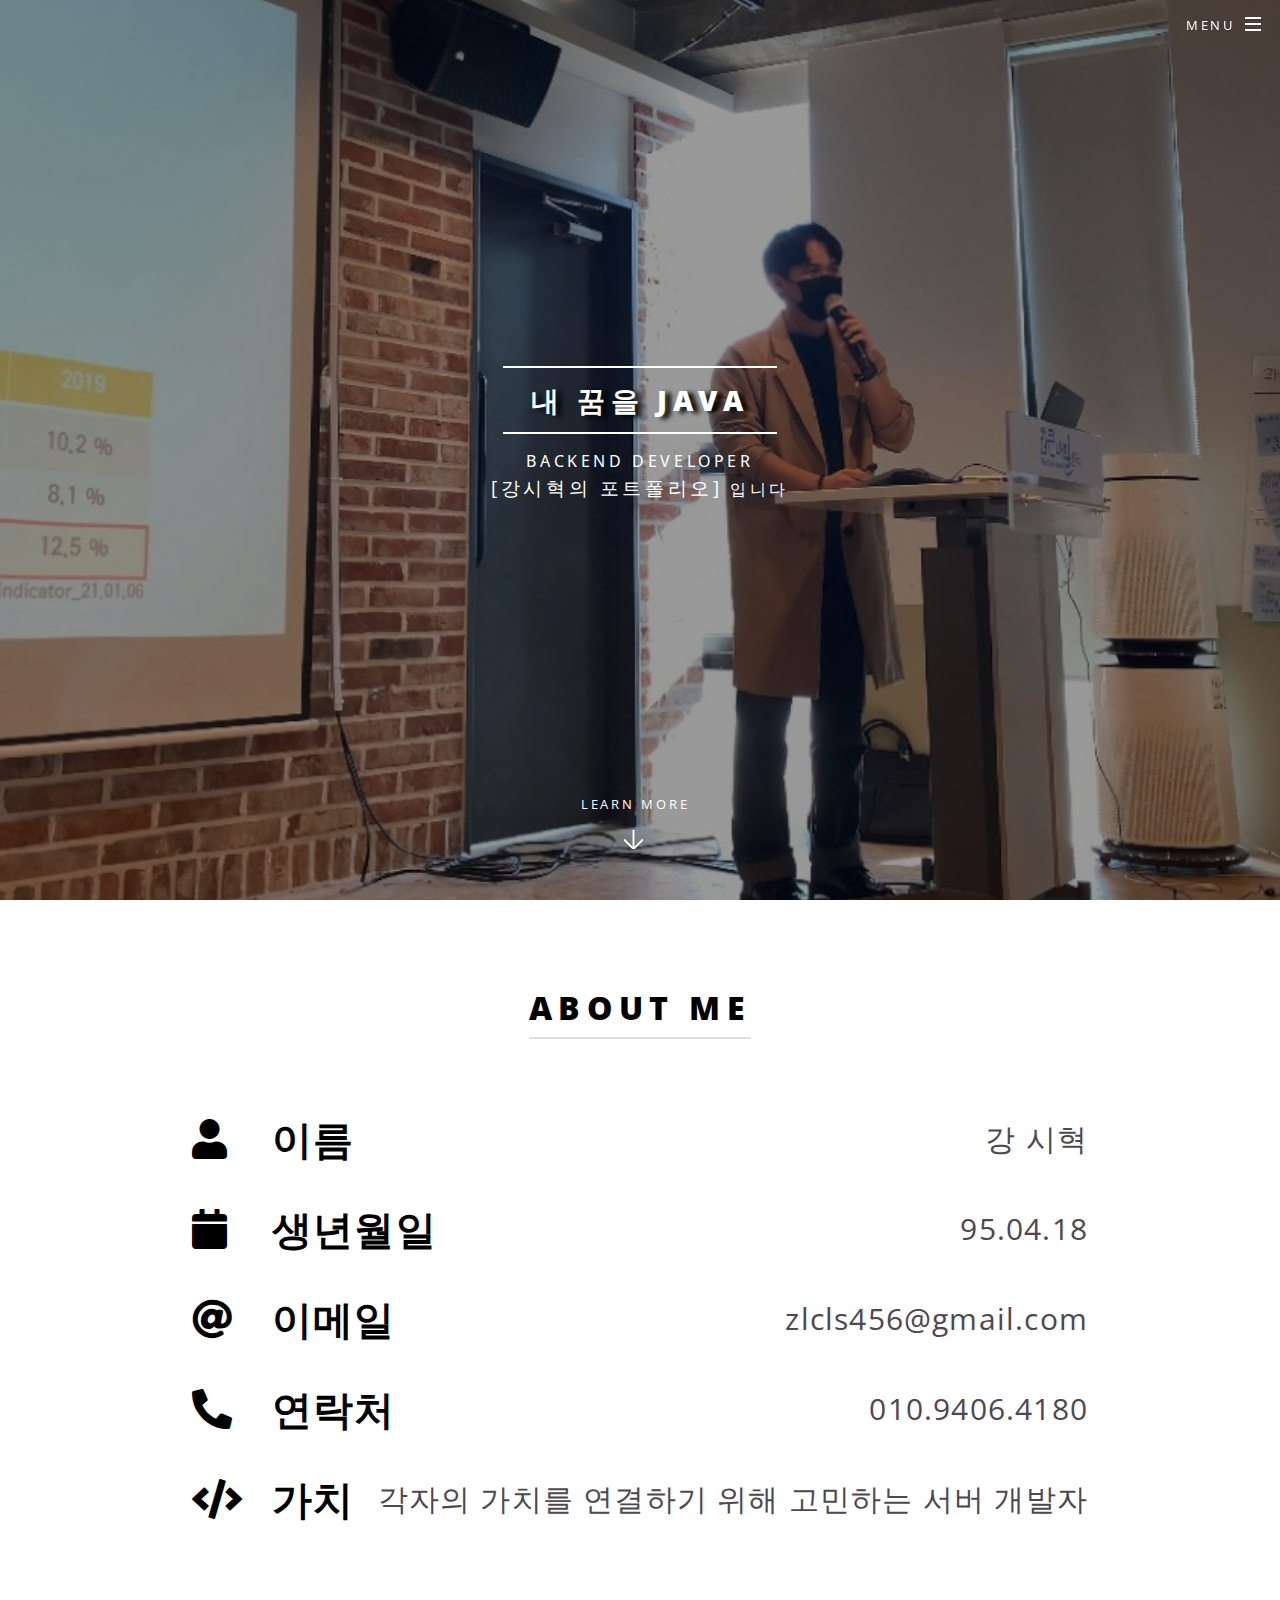
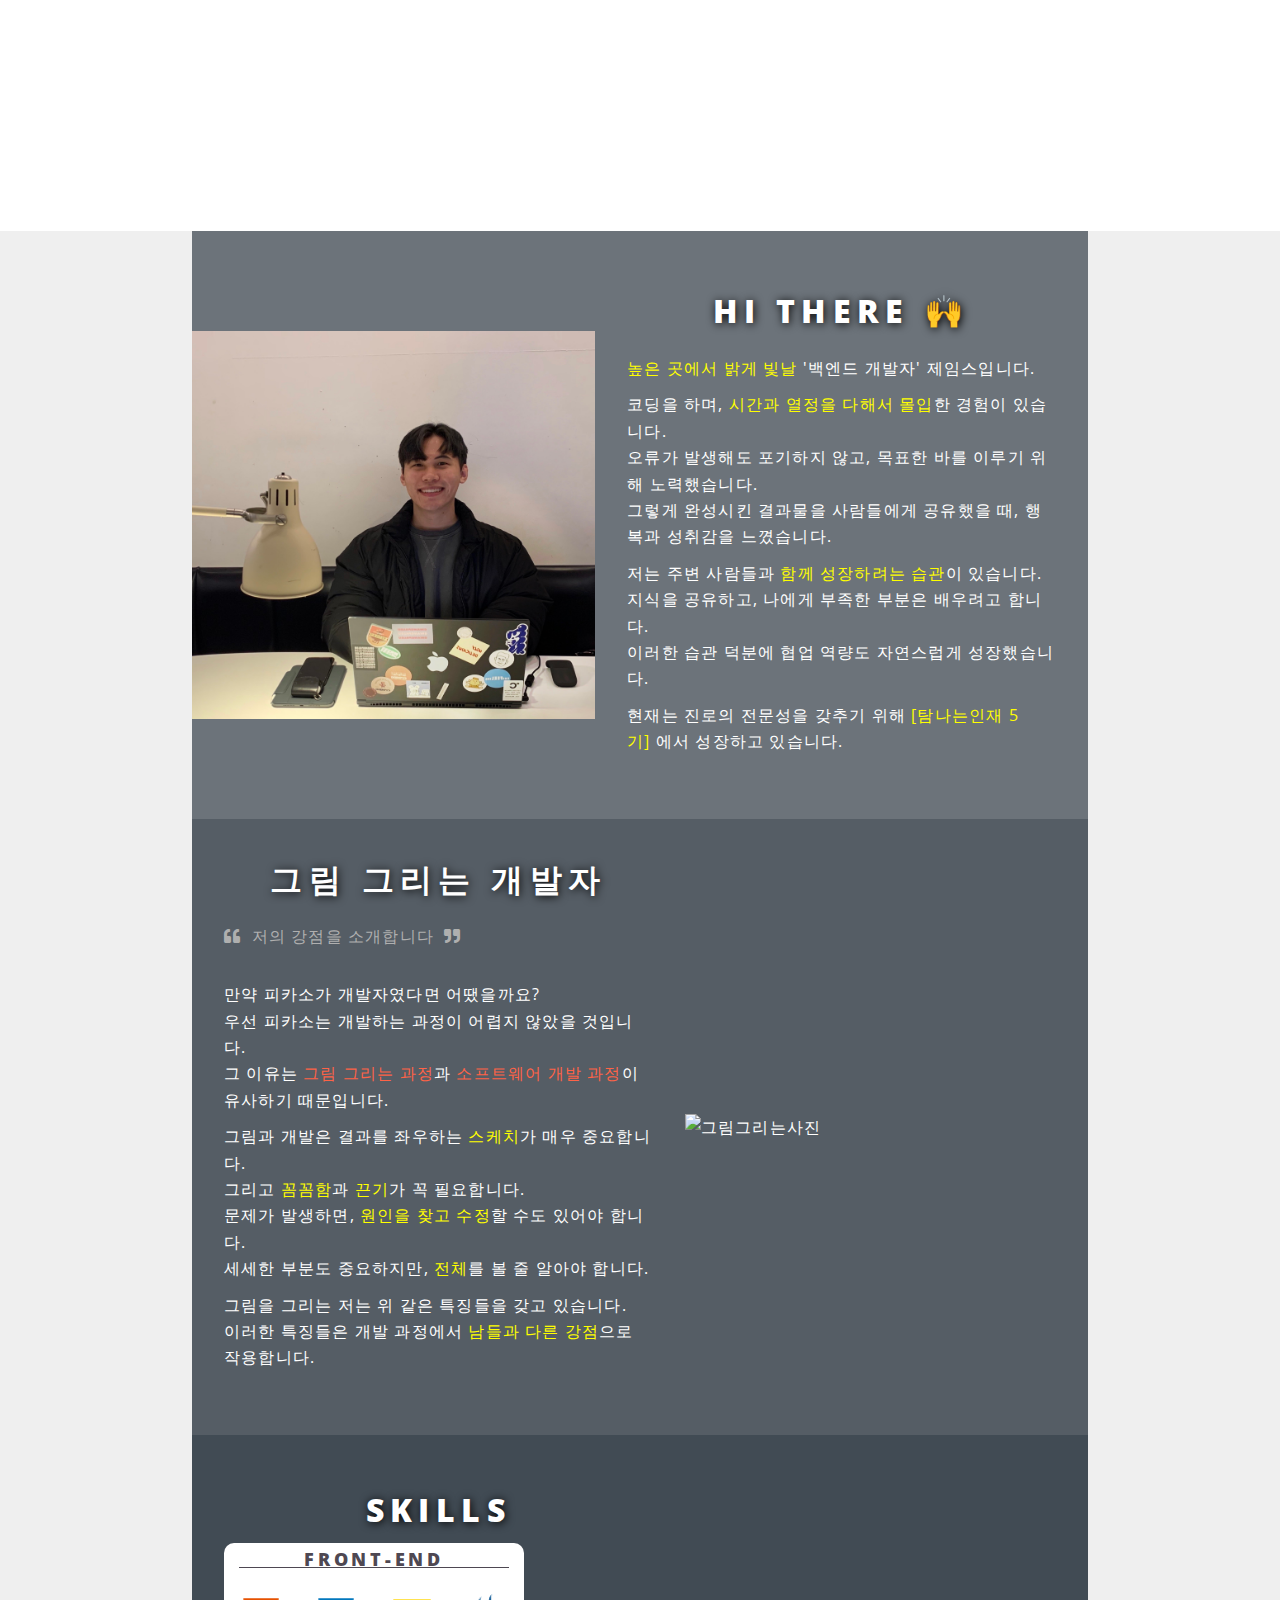
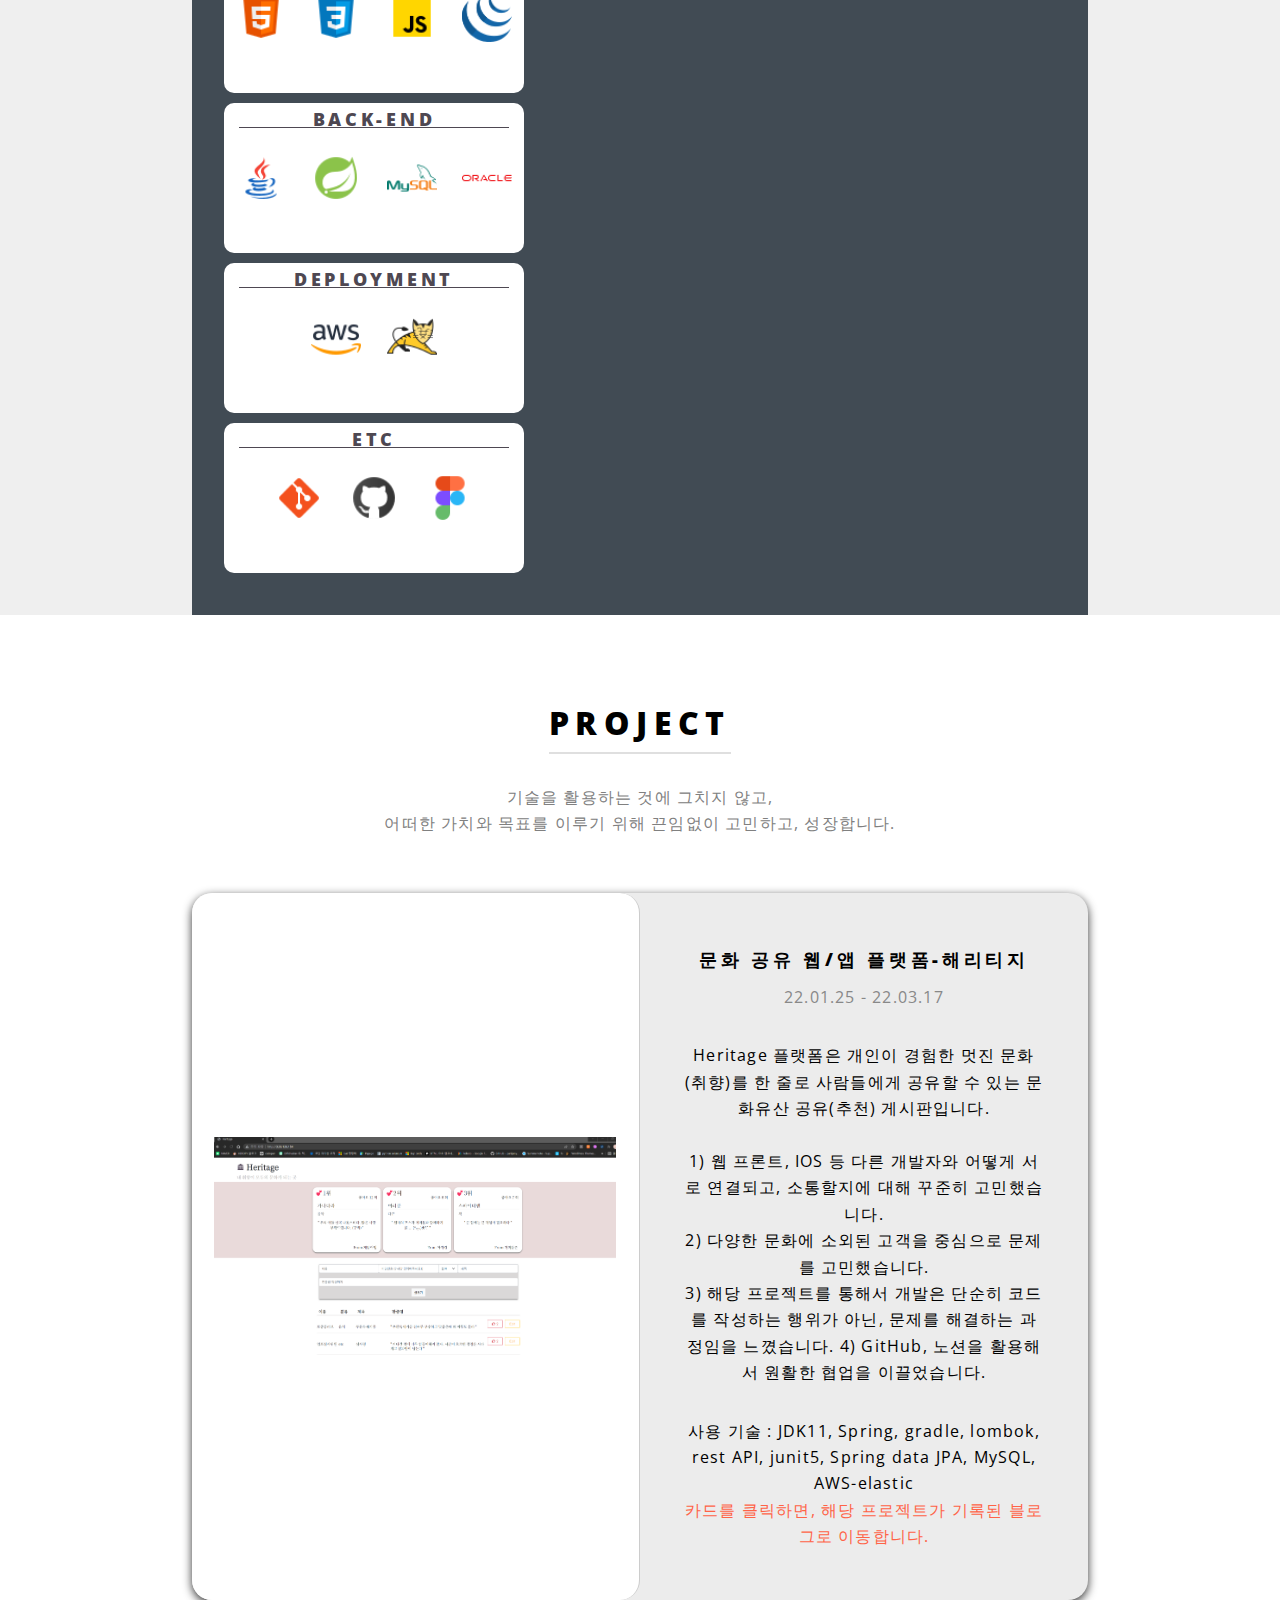
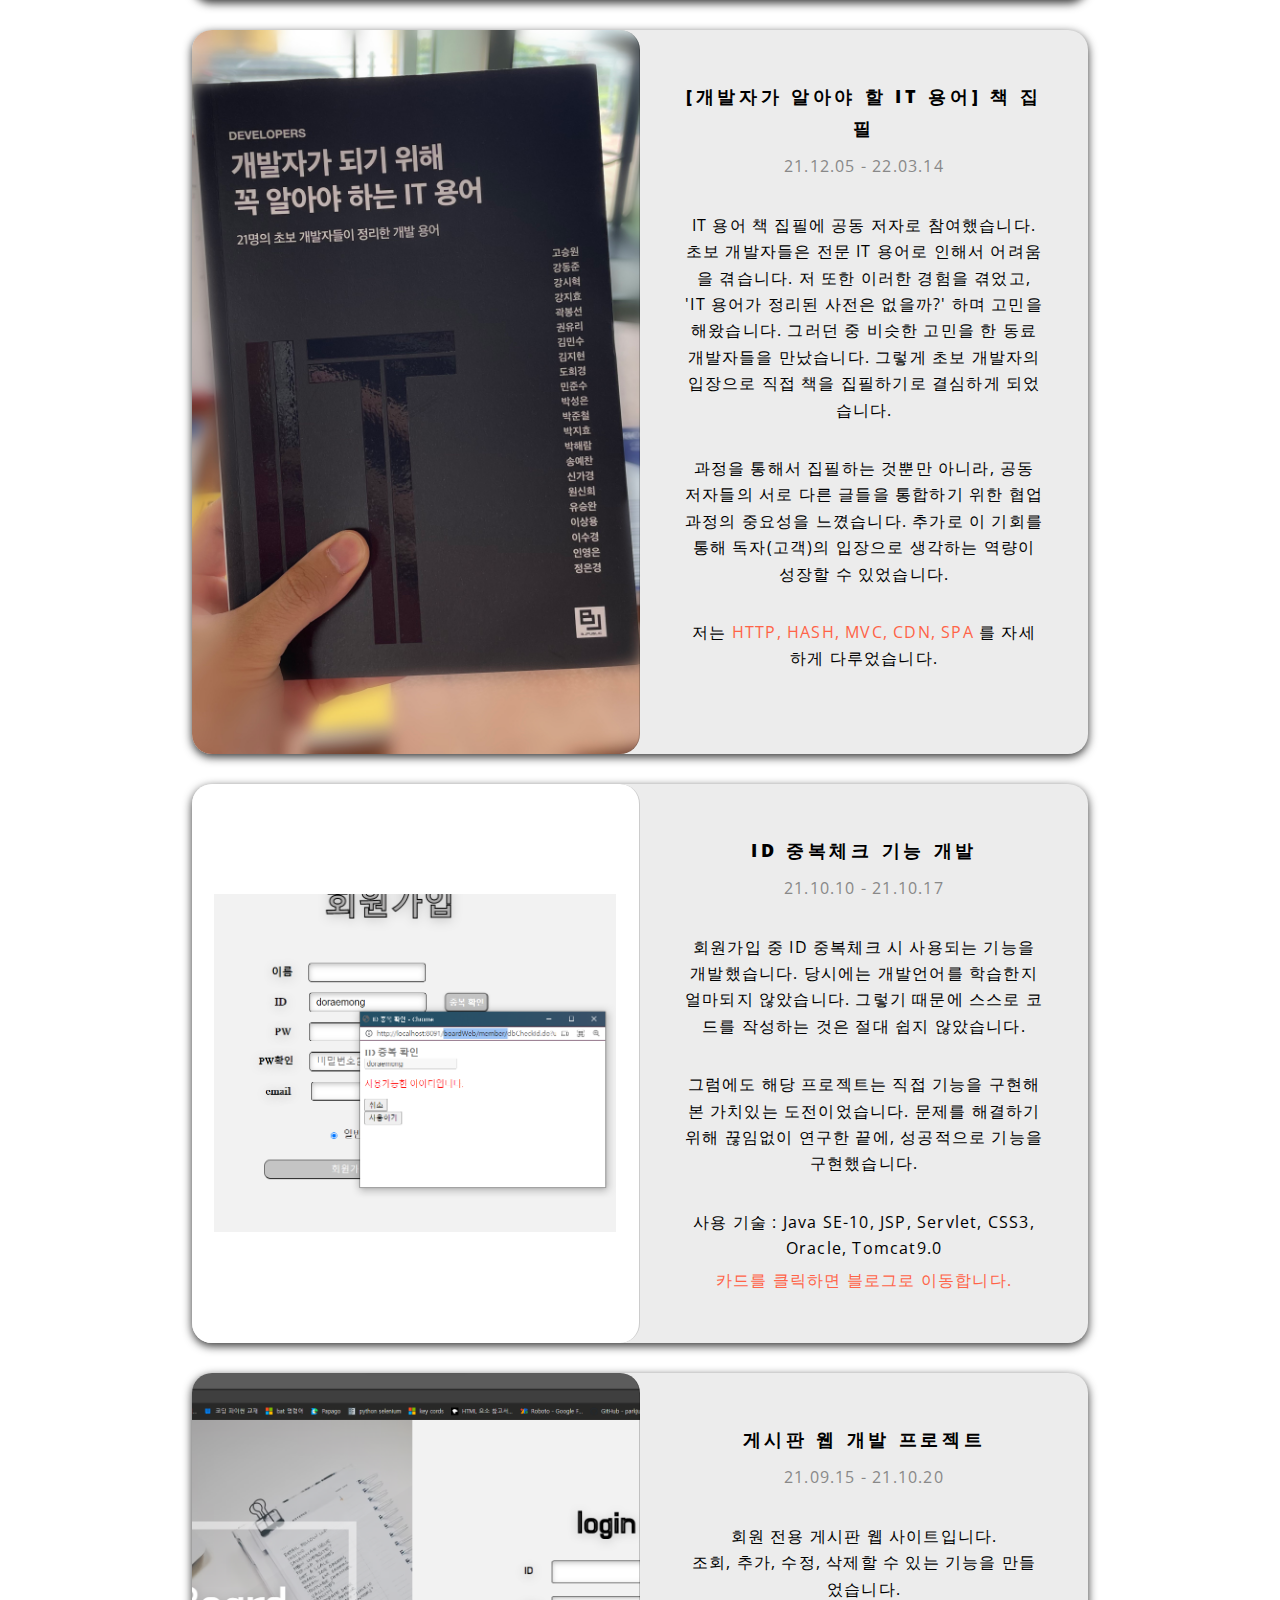
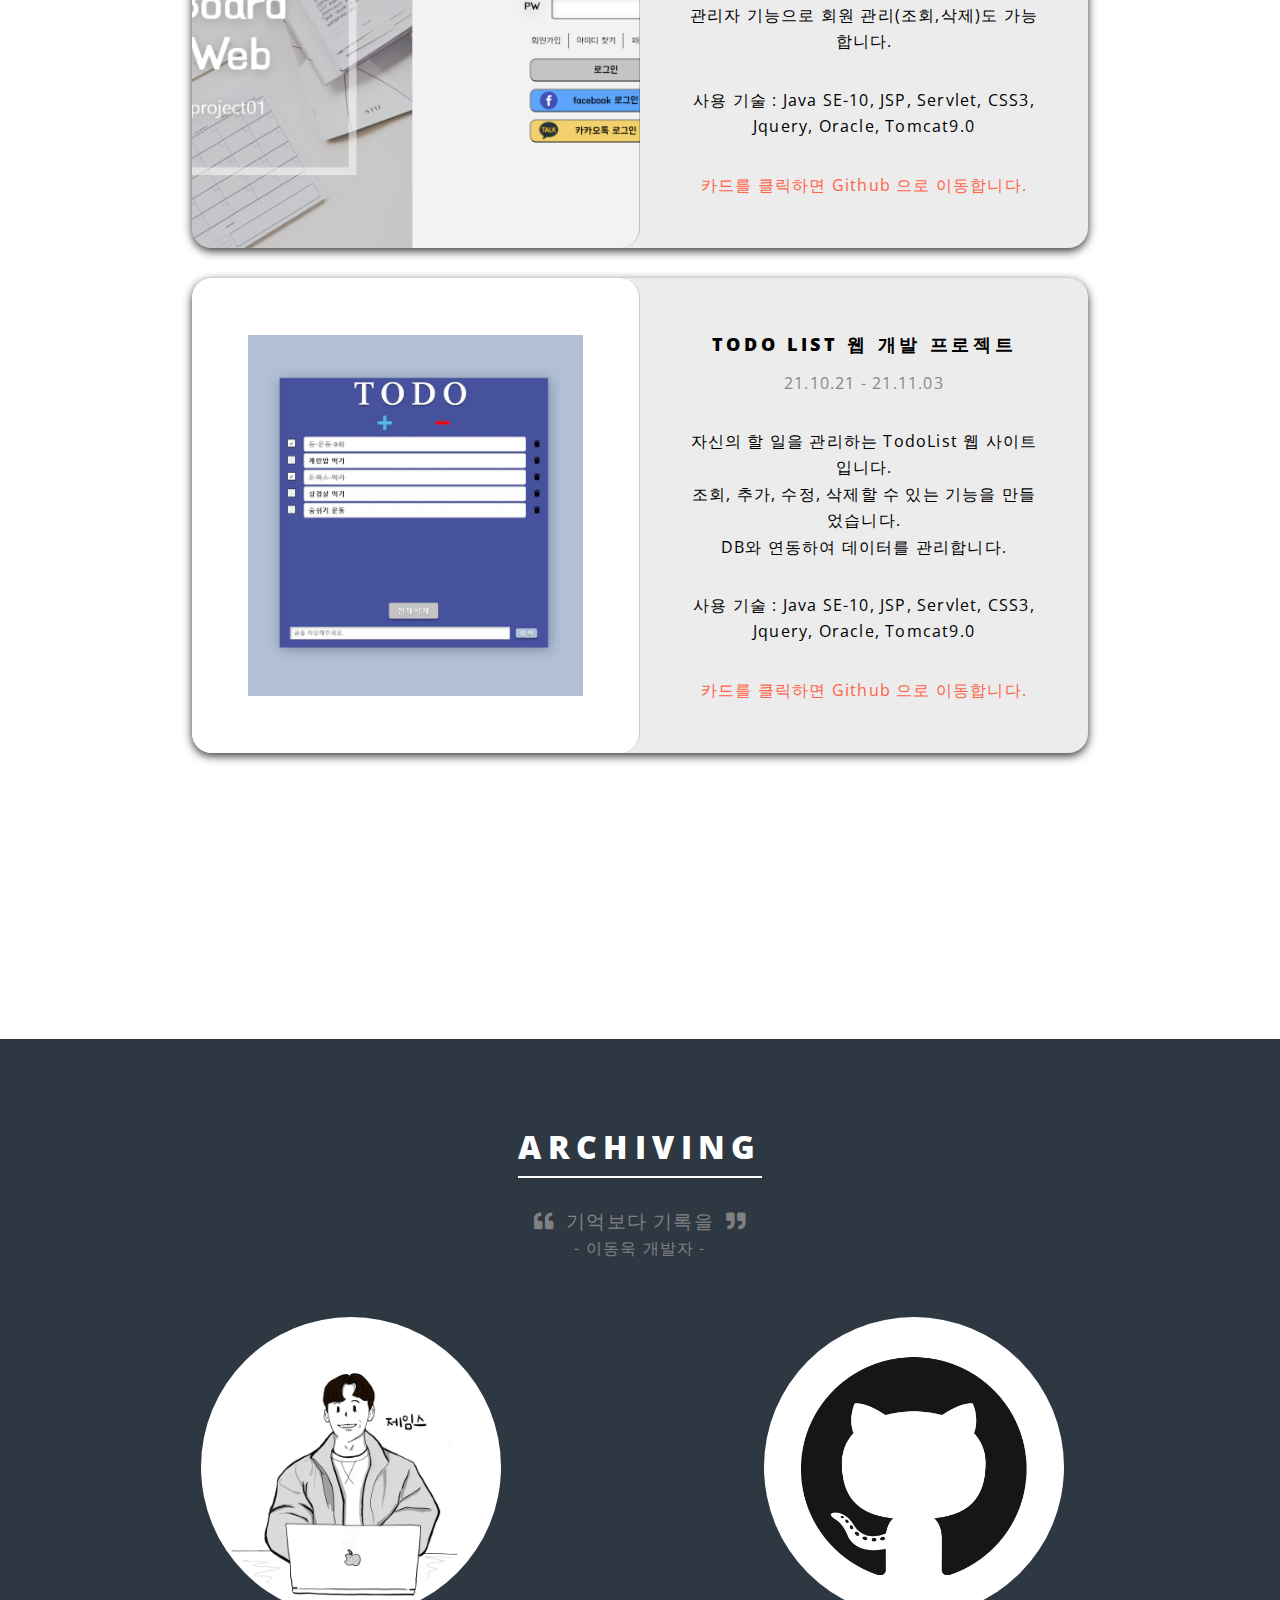
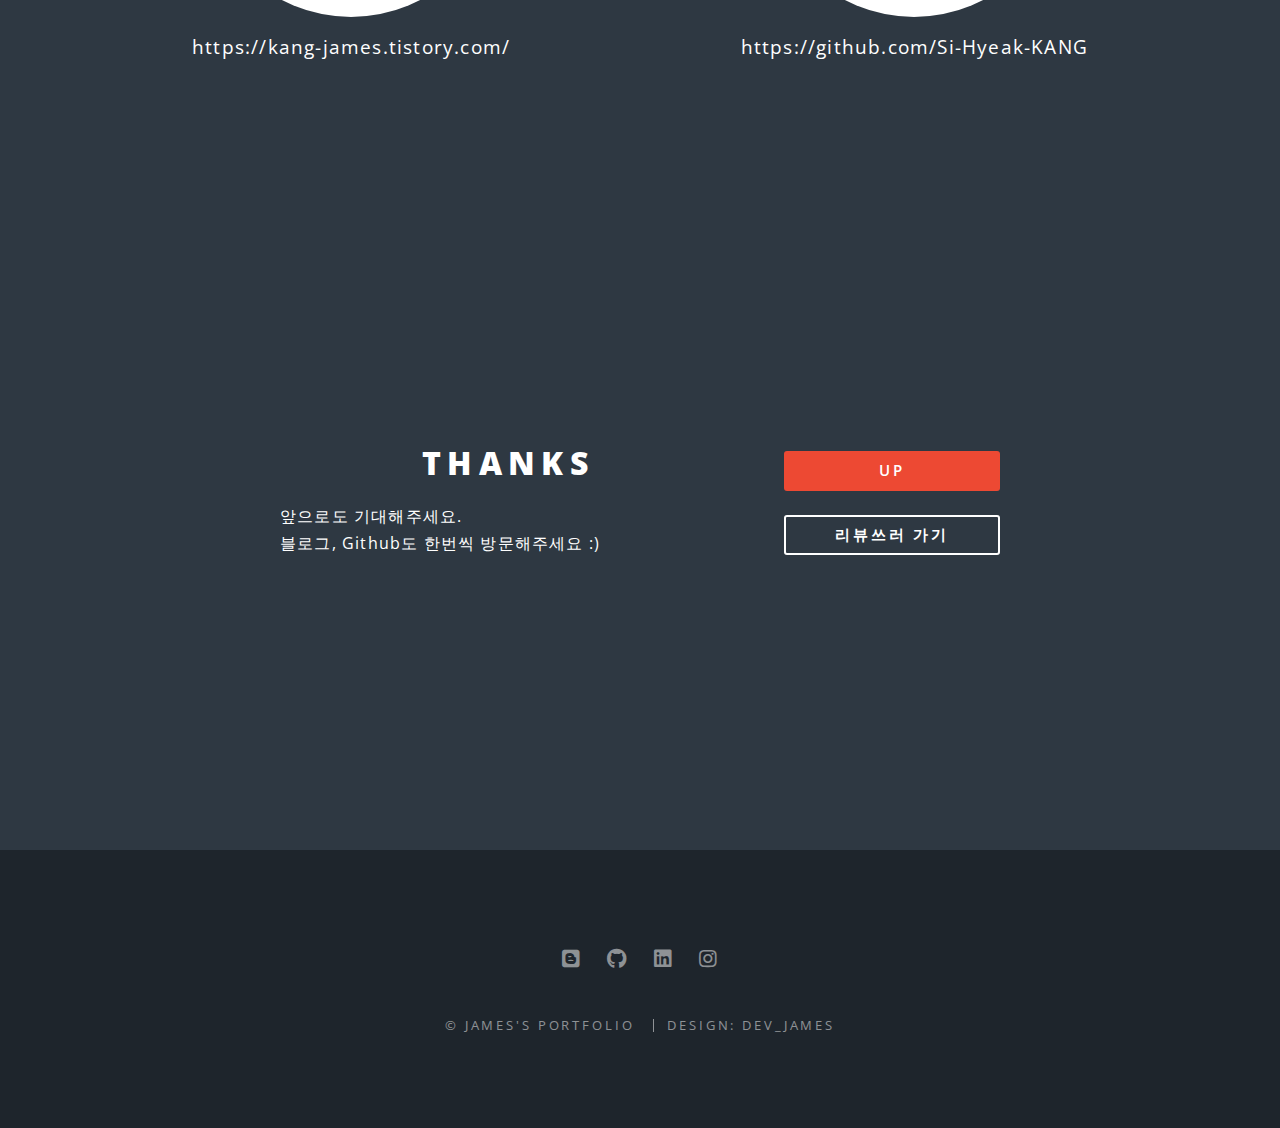
==== commit 9b07fc03: "no message" ====
--- a/index.html
+++ b/index.html
@@ -129,7 +129,7 @@
 					<section class="spotlight">
 
 						<div class="content two_skill">
-							<h2 class="skills_title">Skills</h2>
+							<h2 class="skills_title" style="text-shadow:1px 1px 10px rgb(0, 0, 0)">Skills</h2>
 							<div class="skills box1">
 								<div class="skills_name"><h3>Front-end</h3></div>
 								<div class="skills_icon"><img src="images/icons8-html-5-48.png" alt="">
@@ -262,7 +262,7 @@
 			</section>
 
 			<!-- Four -->
-			<section id="four" class="wrapper style2 special">
+			<section id="four" class="wrapper style6 special">
 				<div class="inner">
 					<header class="major">
 						<h2>ARCHIVING</h2>
--- a/assets/css/main.css
+++ b/assets/css/main.css
@@ -165,7 +165,7 @@
 		font-weight: 800;
 		letter-spacing: 0.2em;
 		line-height: 1em;
-		margin: 0 0 1em 0;
+		margin: 0 0 0.5em 0;
 		text-transform: uppercase;
 	}
 
@@ -2700,15 +2700,15 @@
 		}
 
 		.spotlight:nth-child(1) {
-			background-color: rgba(46, 56, 66, 0.65);
+			background-color: rgba(46, 56, 66, 0.68);
 		}
 
 		.spotlight:nth-child(2) {
-			background-color: rgba(46, 56, 66, 0.75);
+			background-color: rgba(46, 56, 66, 0.8);
 		}
 
 		.spotlight:nth-child(3) {
-			background-color: rgba(46, 56, 66, 0.8);
+			background-color: rgba(46, 56, 66, 0.9);
 		}
 
 		.spotlight:nth-child(4) {
@@ -2785,7 +2785,7 @@
 /* Wrapper */
 
 	.wrapper {
-		padding: 8em 0 12em 0 ;
+		padding: 5em 0 16em 0 ;
 	}
 
 		.wrapper > .inner {
@@ -3322,6 +3322,9 @@
 
 		}
 
+	.wrapper.style6 {
+		background-color: #2e3842;
+	}
 /* Page Wrapper + Menu */
 
 	#page-wrapper {
@@ -4195,7 +4198,6 @@
 }
 
 .content_profile {
-	width: 80%;
 	margin: 0 auto;
 	display: flex;
 	justify-content: space-between;
@@ -4435,7 +4437,7 @@
 			height: 40%;
 			border-right: 1px solid rgba(0, 0, 0, 0.2);
 			background-color: #FFF;
-			background-image: url("/images/waiting.png");
+			background-image: url("/images/image_project_book.jpg");
 			background-size: cover;
 			background-position: center;
 			background-repeat: no-repeat;
@@ -4476,4 +4478,27 @@
 			font-size: medium;
 		}
 
-	}+	}
+.card {
+	position: relative;
+	transition: transform 1s;
+	transform-style: preserve-3d;
+	cursor: pointer;
+}
+
+.front, .back {
+	position: absolute;
+	display: flex;
+	justify-content: center;
+	align-items: center;
+	backface-visibility: hidden;
+}
+
+.front {
+	border: 2px solid black;
+}
+
+.back {
+	border: 2px solid black;
+	transform: rotateY(180deg);
+}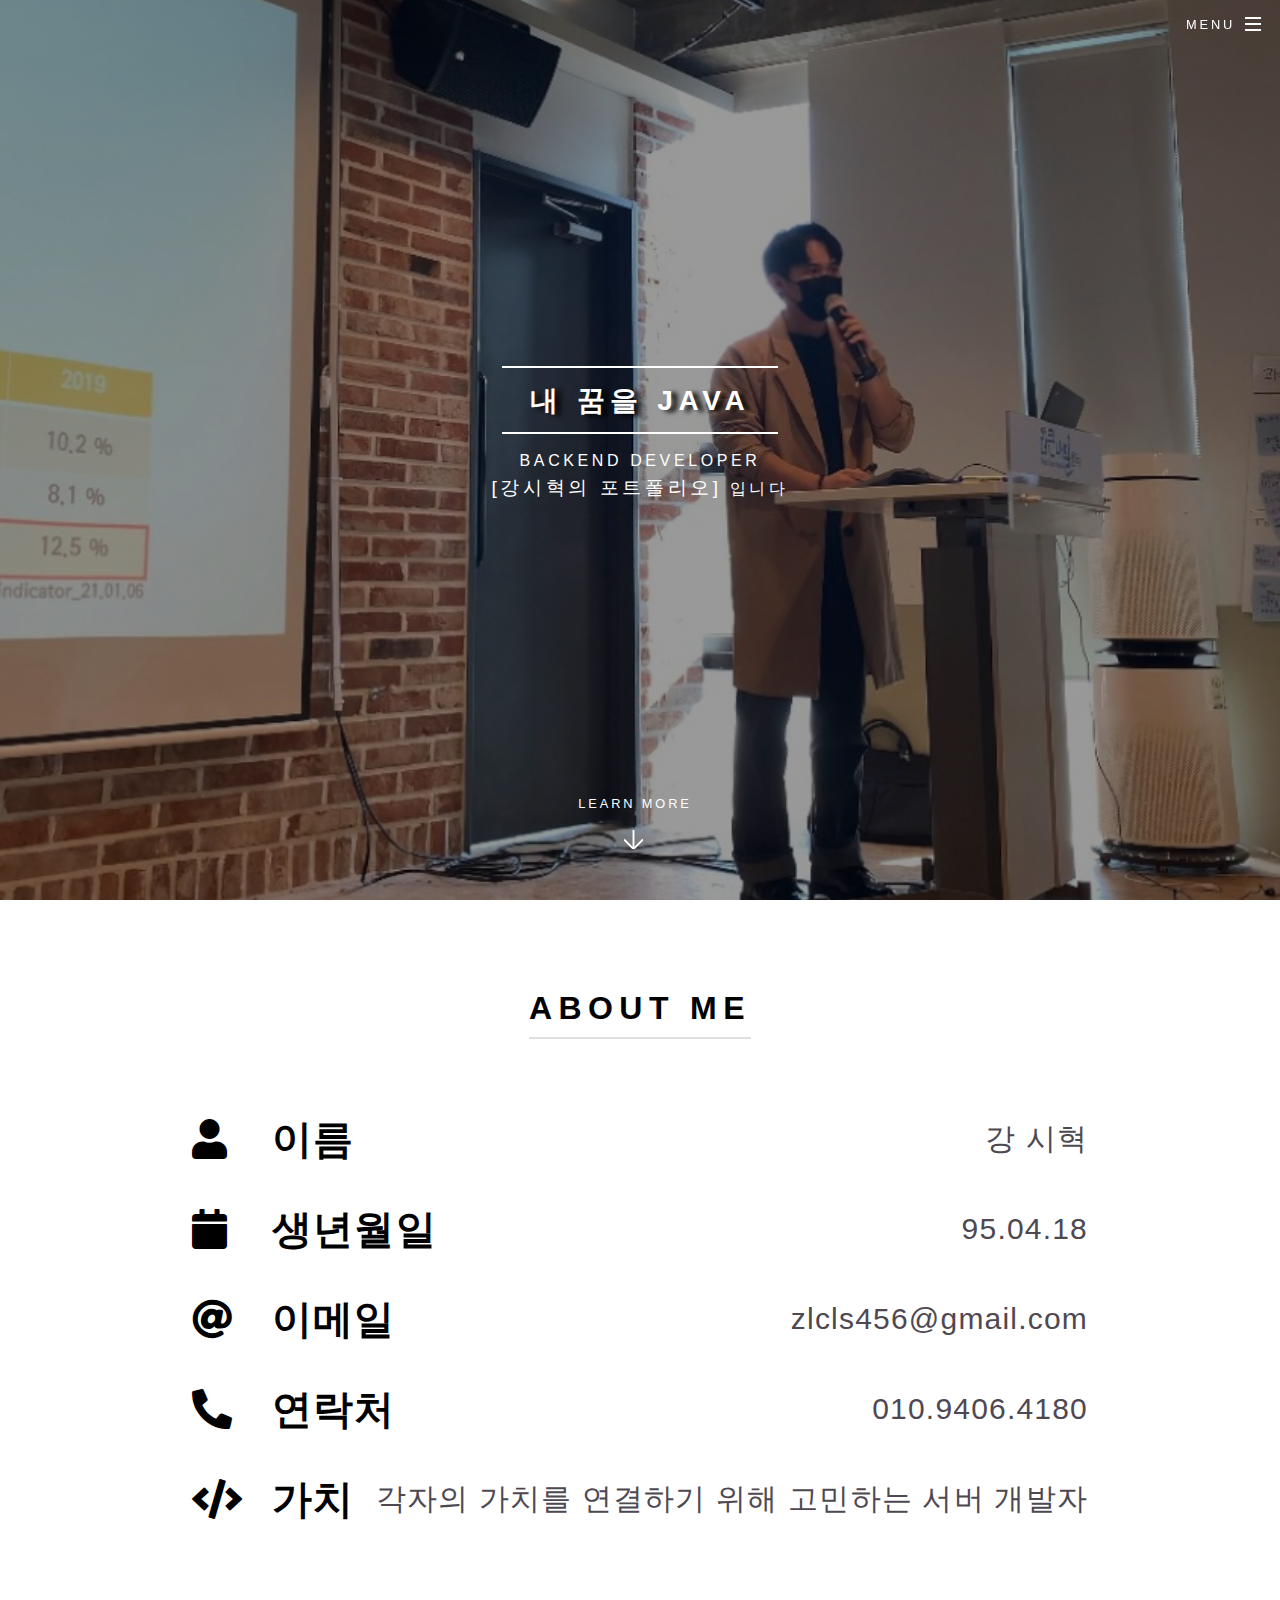
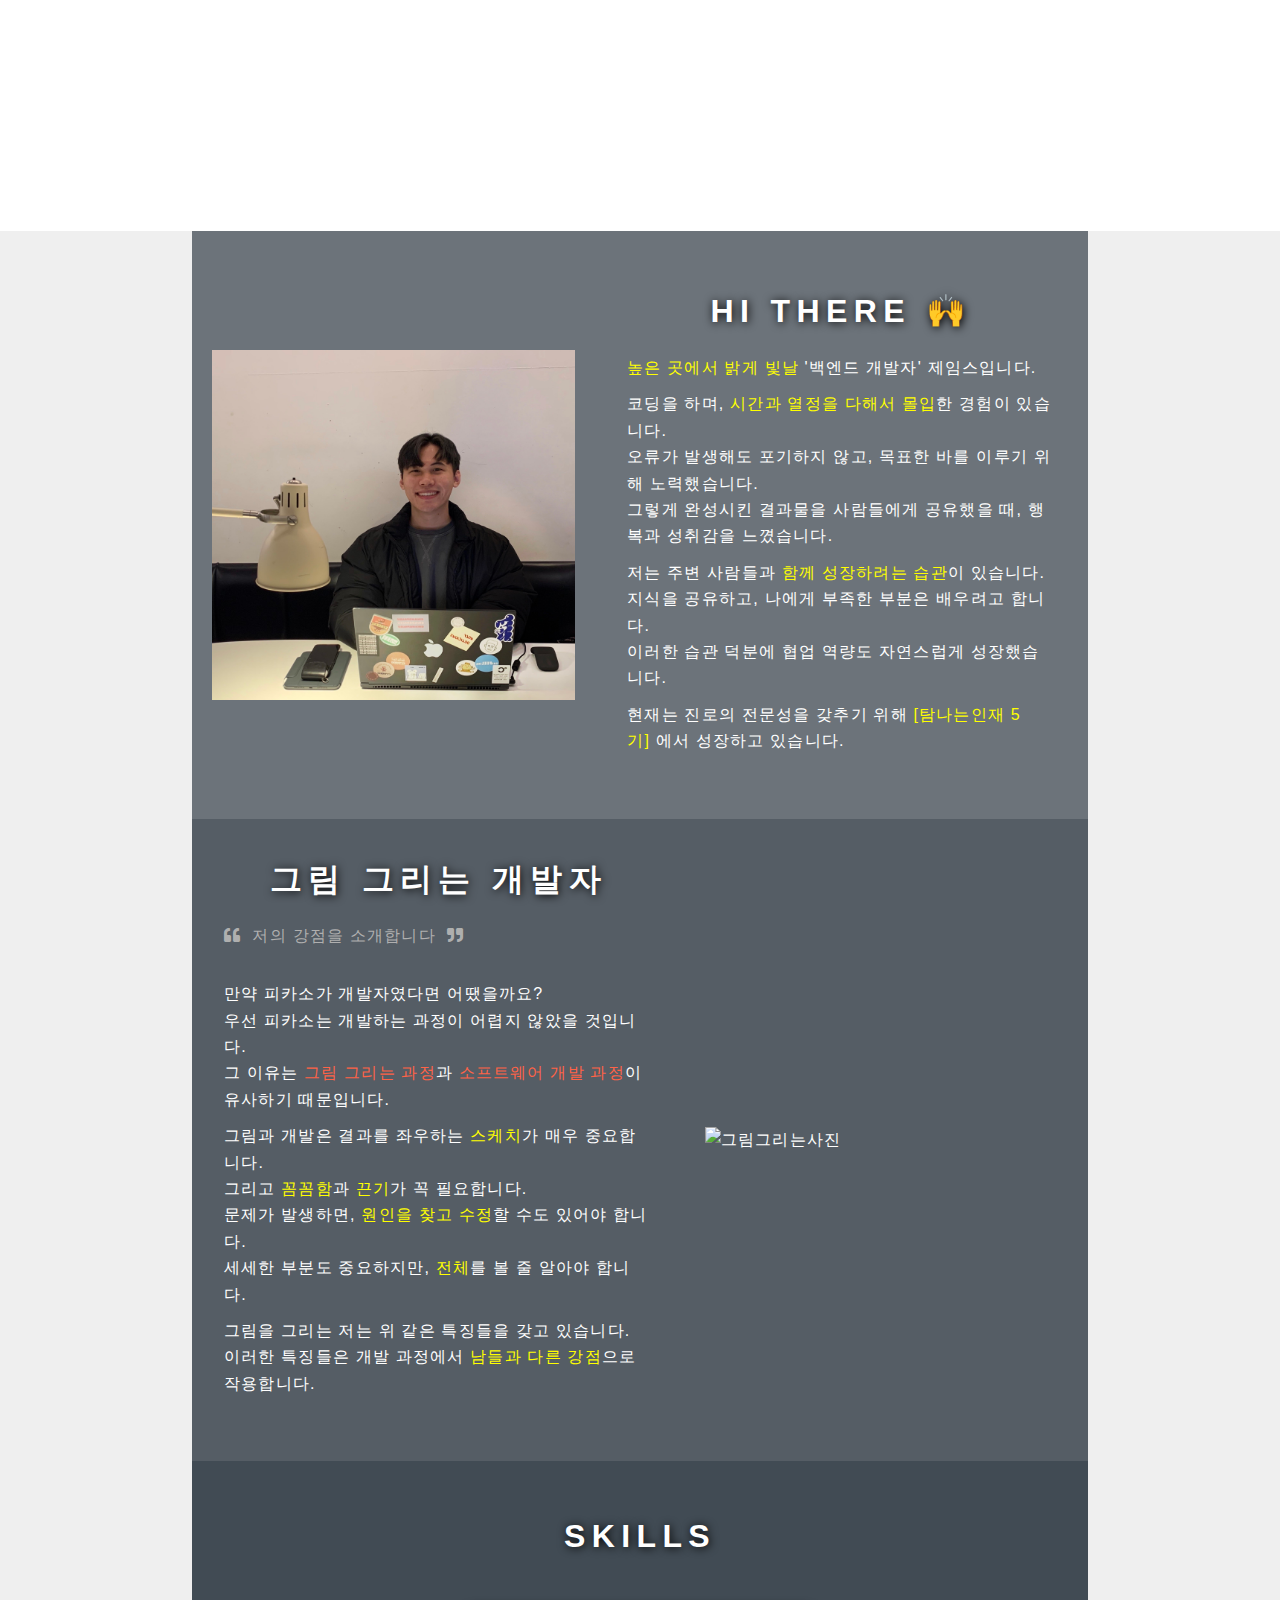
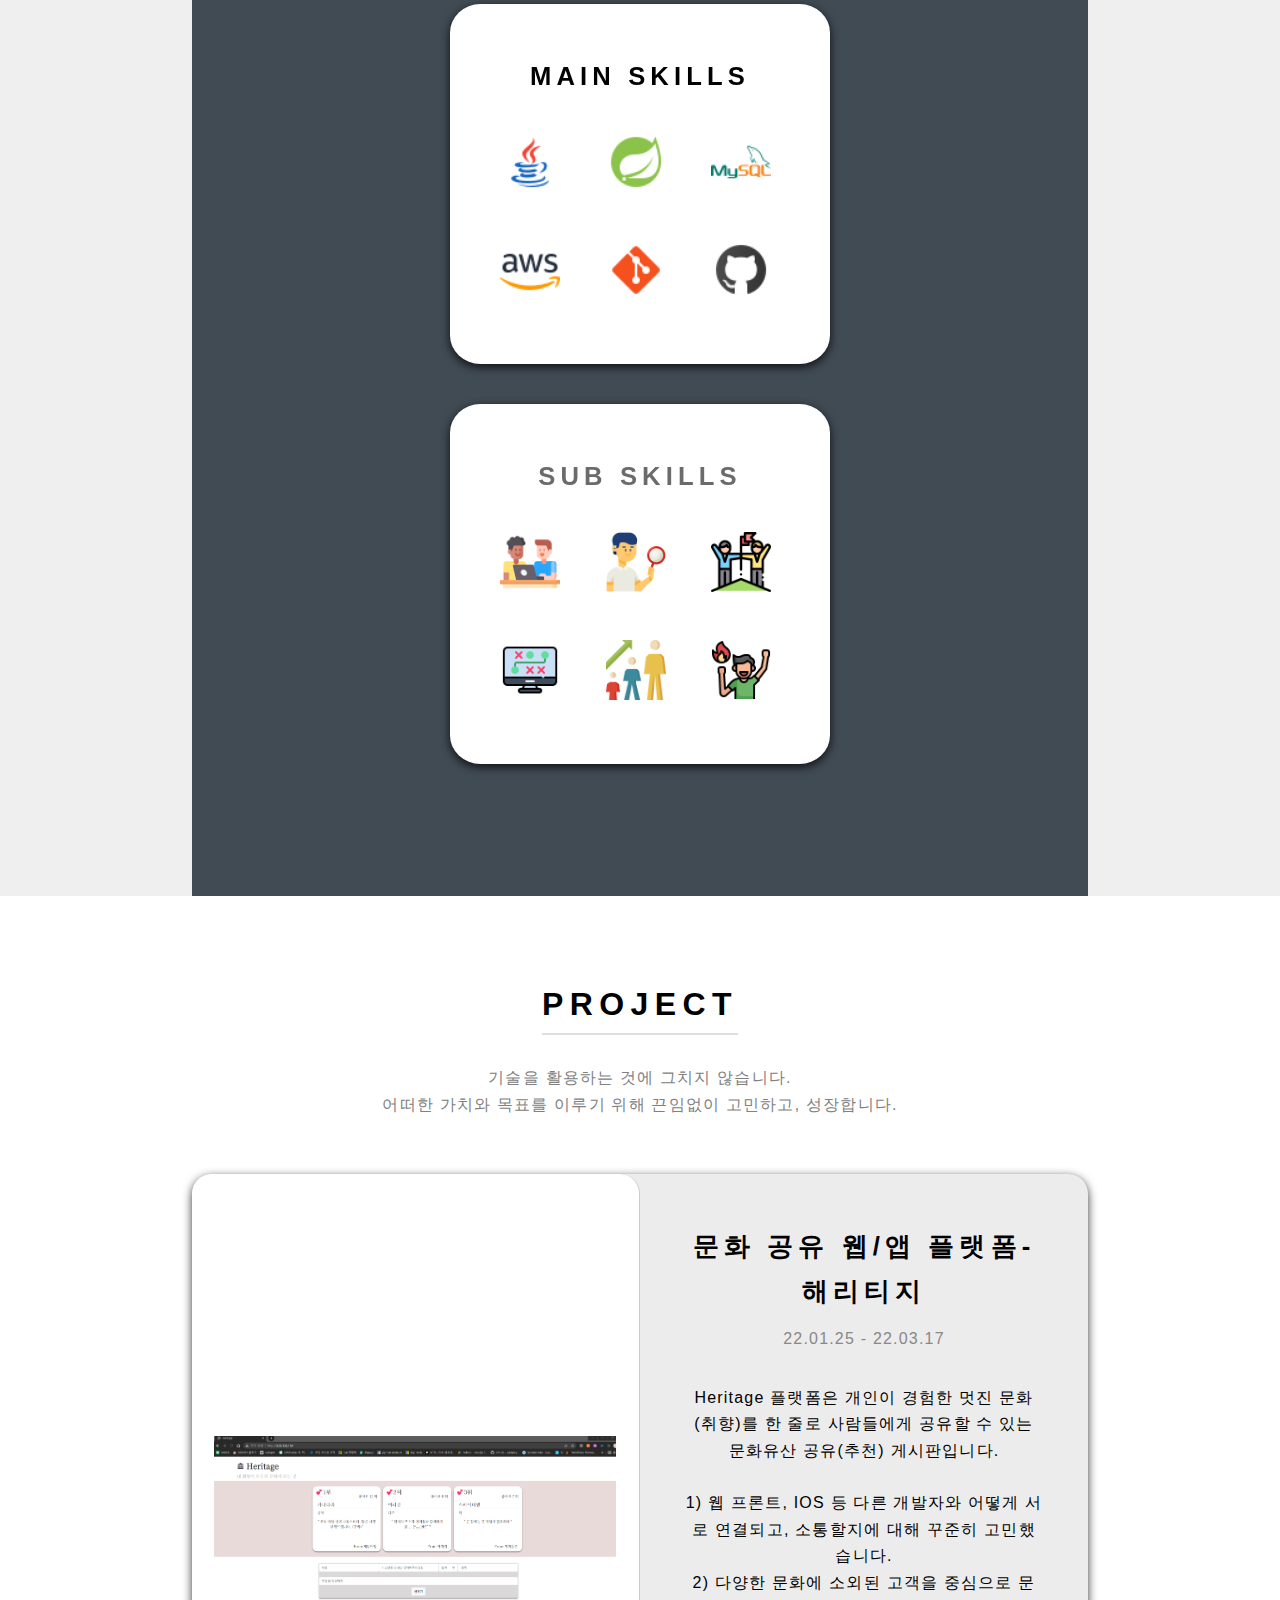
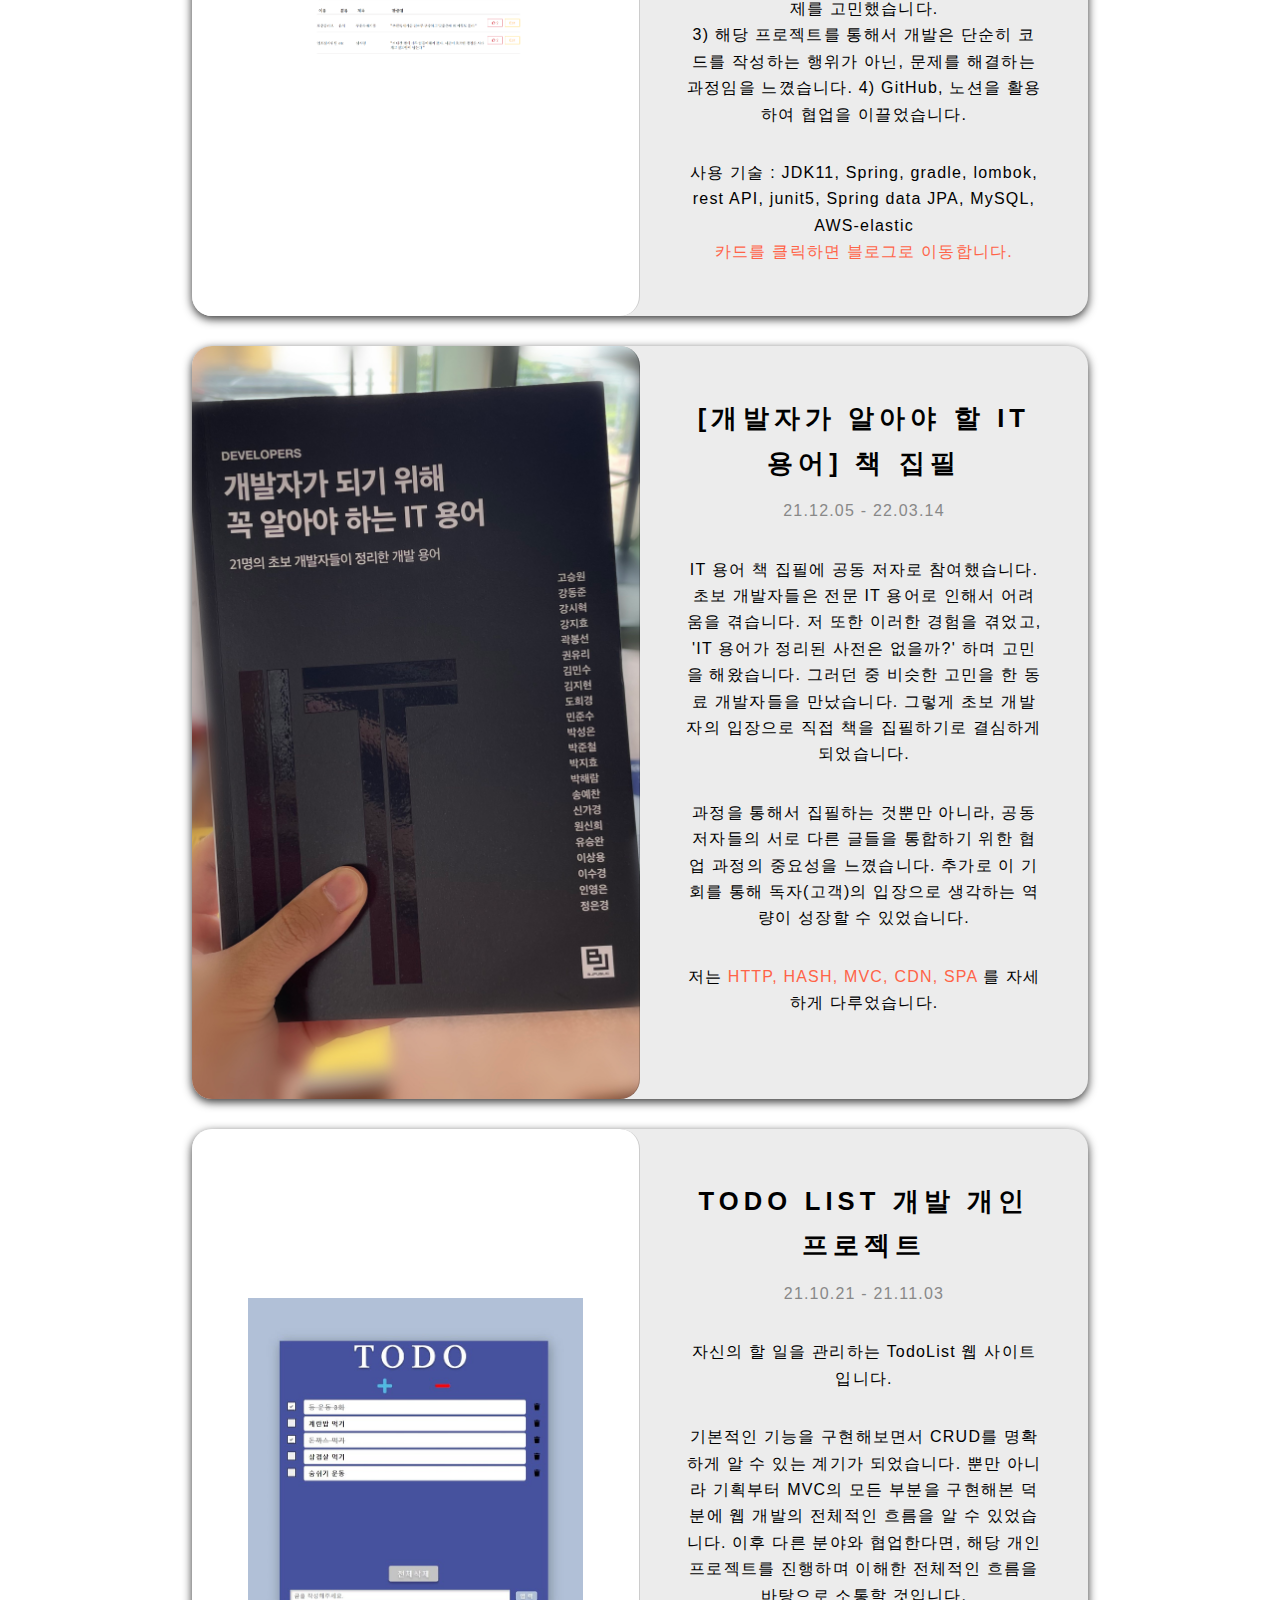
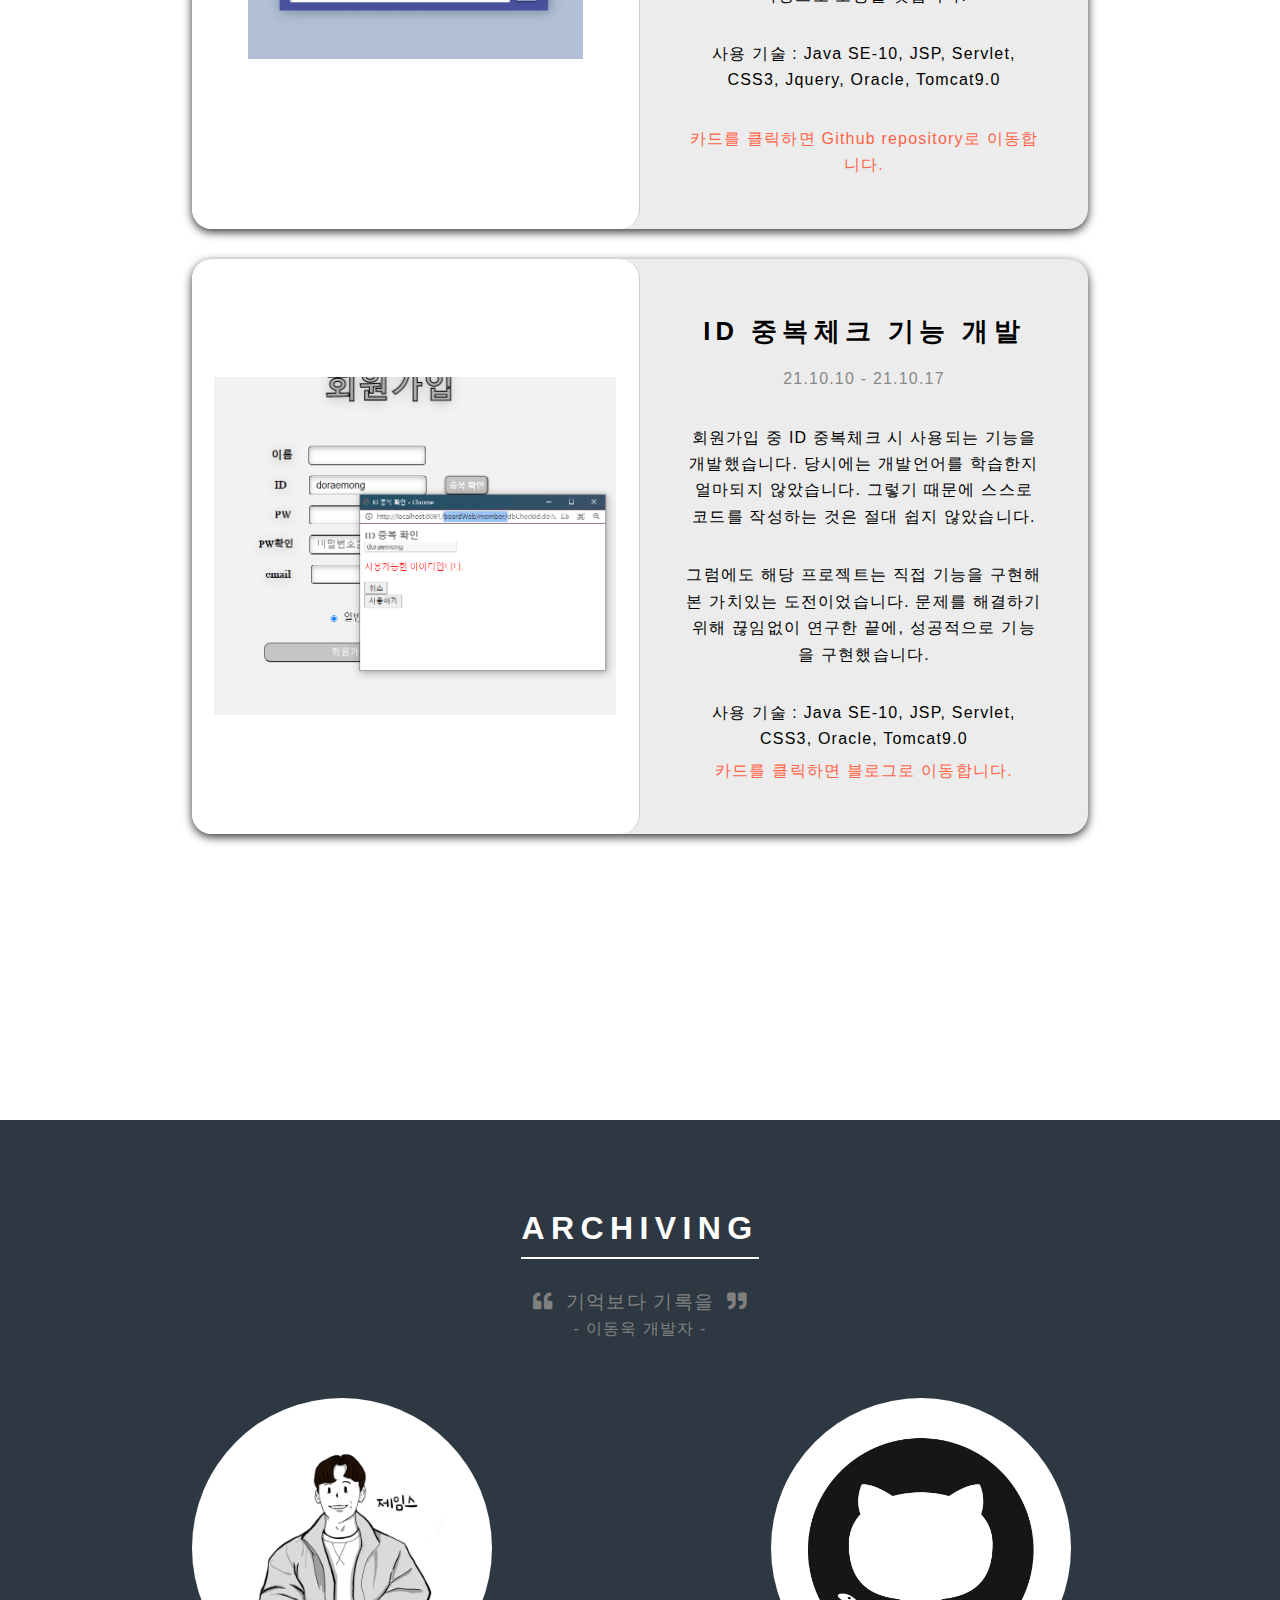
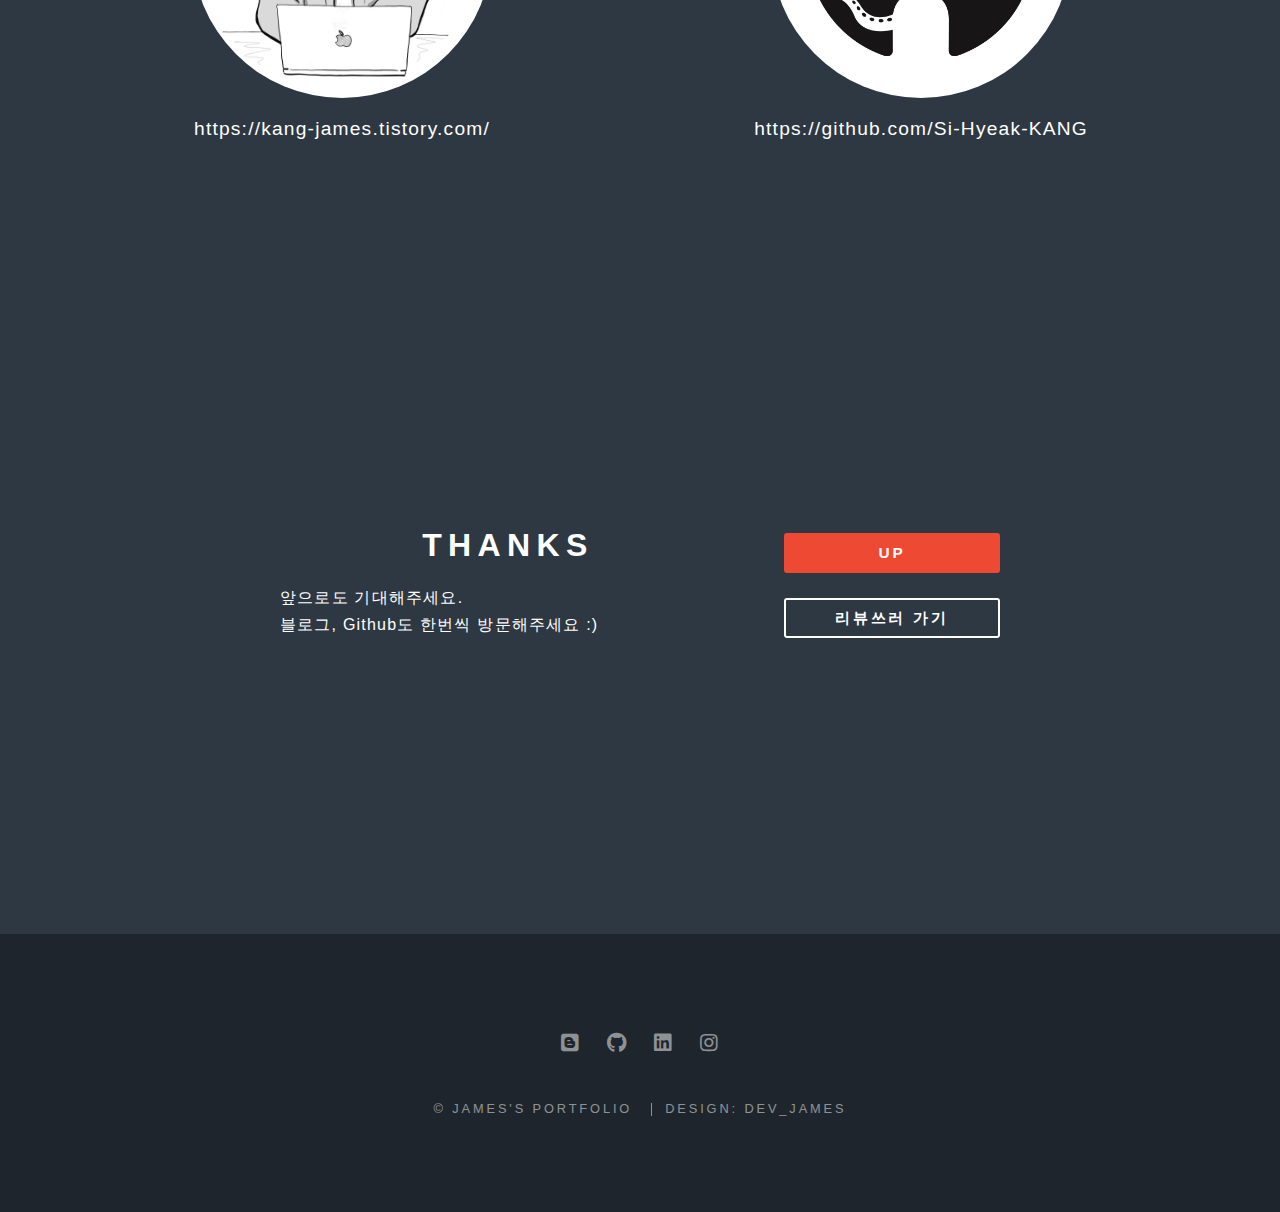
==== commit 113fd2ab: "스킬 part) UI, 내용 수정" ====
--- a/index.html
+++ b/index.html
@@ -5,348 +5,374 @@
 	Free for personal and commercial use under the CCA 3.0 license (html5up.net/license)
 -->
 <html>
-	<head>
-		<title>JAMES's Portfolio</title>
-		<meta charset="utf-8" />
-		<meta name="viewport" content="width=device-width, initial-scale=1, user-scalable=no" />
-		<meta name="google-site-verification" content="M7NErx1myHYpY-zjTB2tOP4JKnQoW9BiboApnPfxEpM" />
-		<link rel="stylesheet" href="assets/css/main.css" />
-		<link rel="stylesheet" href="https://cdnjs.cloudflare.com/ajax/libs/font-awesome/5.8.2/css/all.min.css"/>
-		<noscript><link rel="stylesheet" href="assets/css/noscript.css" /></noscript>
-	</head>
-	<body class="landing is-preload">
-
-		<!-- Page Wrapper -->
-		<div id="page-wrapper">
-
-			<!-- Header -->
-			<header id="header" class="alt">
-				<h1><a href="index.html">JAMES's Portfolio</a></h1>
-				<nav id="nav">
-					<ul>
-						<li class="special">
-							<a href="#menu" class="menuToggle"><span>Menu</span></a>
-							<div id="menu">
-								<ul>
-									<li><a href="index.html">Home</a></li>
-									<li><a href="#one">About Me</a></li>
-									<li><a href="#two">Main</a></li>
-									<li><a href="#three">Project</a></li>
-									<li><a href="#four">ARCHIVING</a></li>
-									<li><a href="Webcontent/elements.html">리뷰 남기기</a></li>
-								</ul>
-							</div>
-						</li>
-					</ul>
-				</nav>
-			</header>
-
-			<!-- Banner -->
-			<section id="banner">
-				<div class="inner">
-					<h2 style="text-shadow:6px 2px 5px rgb(0, 0, 0);">내 꿈을 JAVA</h2>
-					<p style="font-weight: 450;">BackEnd&nbsp;Developer</p>
-					<p id="under_p"><span style="font-size: larger;">[강시혁의&nbsp;포트폴리오]</span>&nbsp;입니다</p>
-				</div>
-				<a href="#one" class="more scrolly">Learn More</a>
-			</section>
-
-			<!-- One -->
-			<section id="one" class="wrapper style1 special">
-				<div class="inner">
-					<header class="major">
-						<h2>About&nbspMe</h2>
-						<div class="info_block align-left">
-							<i class="fas fa-user"></i>
-							<div class="info_title">이름</div>
-							<div class="info_content" id="name1">강 시혁</div>
-						</div>
-						<div class="info_block align-left">
-							<i class="fas fa-calendar"></i>
-							<div class="info_title">생년월일</div>
-							<div class="info_content">95.04.18</div>
-						</div>
-						<div class="info_block align-left">
-							<i class="fas fa-at"></i>
-							<div class="info_title">이메일</div>
-							<div class="info_content">zlcls456@gmail.com</div>
-						</div>
-						<div class="info_block align-left">
-							<i class="fas fa-phone-alt"></i>
-							<div class="info_title">연락처</div>
-							<div class="info_content">010.9406.4180</div>
-						</div>
-						<div class="info_block align-left">
-							<i class="fas fa-solid fa-code"></i>
-							<div class="info_title">가치</div>
-							<div class="info_content mob_detail">각자의 가치를 연결하기 위해 고민하는 서버 개발자</div>
-						</div>
-					</header>
-				</div>
-			</section>
-
-			<!-- Two -->
-			<section id="two" class="wrapper alt style2">
-				<div class="inner">
-					<section class="spotlight">
-						<div class="image"><img src="images/james_dev.jpg" alt="코딩하는사진" /></div>
-						<div class="content">
-							<h2 style="text-shadow:1px 1px 10px rgb(0, 0, 0); margin-top: 20px">
-							Hi&nbsp;there 🙌
-							</h2>
-							<p style="margin-bottom: 10px;"><span style="color: yellow">높은 곳에서 밝게 빛날</span>&nbsp;'백엔드 개발자' 제임스입니다.</p>
-							<p>코딩을 하며, <span style="color: yellow;">시간과 열정을 다해서 몰입</span>한 경험이 있습니다.</p>
-							<p>오류가 발생해도 포기하지 않고, 목표한 바를 이루기 위해 노력했습니다.</p>
-							<p>그렇게 완성시킨 결과물을 사람들에게 공유했을 때, 행복과 성취감을 느꼈습니다.</p>
-							<p style="margin-bottom: 10px;"></p>
-							<p>저는 주변 사람들과 <span style="color: yellow;">함께 성장하려는 습관</span>이 있습니다.</p>
-							<p>지식을 공유하고, 나에게 부족한 부분은 배우려고 합니다.</p>
-							<p style="margin-bottom: 10px;">이러한 습관 덕분에 협업 역량도 자연스럽게 성장했습니다.</p>
-							<p>현재는 진로의 전문성을 갖추기 위해 <span style="color: yellow;">[탐나는인재 5기]</span>&nbsp;에서 성장하고 있습니다.</p>
-							<p id="under_p"></p>
-						</div>
-					</section>
-					<section class="spotlight">
-						<div class="image"><img src="images/james_drawing.gif" alt="그림그리는사진" id="gallery"/></div>
-						<div class="content">
-							<h2 style="text-shadow:1px 1px 10px rgb(0, 0, 0)">그림 그리는 개발자</h2>
-							<p id="under_p" style="color: rgb(175, 175, 175);">
-								<i class="fas fa-quote-left"></i>
-								&nbsp;저의 강점을 소개합니다&nbsp;
-								<i class="fas fa-quote-right"></i></p>
-							<p>만약 피카소가 개발자였다면 어땠을까요?</p>
-							<p>우선 피카소는 개발하는 과정이 어렵지 않았을 것입니다.</p>
-							<p style="margin-bottom: 10px;">그 이유는 <span style="color: tomato">그림 그리는 과정</span>과 <span style="color: tomato">소프트웨어 개발 과정</span>이 유사하기 때문입니다.</p>
-							<p>그림과 개발은 결과를 좌우하는 <span style="color: yellow">스케치</span>가 매우 중요합니다.</p>
-							<p>그리고 <span style="color: yellow">꼼꼼함</span>과 <span style="color: yellow">끈기</span>가 꼭 필요합니다.</p>
-							<p>문제가 발생하면, <span style="color: yellow">원인을 찾고 수정</span>할 수도 있어야 합니다.</p>
-							<p style="margin-bottom: 10px">세세한 부분도 중요하지만, <span style="color: yellow">전체</span>를 볼 줄 알아야 합니다.</p>
-							<p>그림을 그리는 저는 위 같은 특징들을 갖고 있습니다.</p>
-							<p>이러한 특징들은 개발 과정에서 <span style="color: yellow">남들과 다른 강점</span>으로 작용합니다.</p>
-							<p id="under_p"></p>
-						</div>
-					</section>
-					<section class="spotlight">
-
-						<div class="content two_skill">
-							<h2 class="skills_title" style="text-shadow:1px 1px 10px rgb(0, 0, 0)">Skills</h2>
-							<div class="skills box1">
-								<div class="skills_name"><h3>Front-end</h3></div>
-								<div class="skills_icon"><img src="images/icons8-html-5-48.png" alt="">
-									<img src="images/icons8-css3-48.png" alt="">
-									<img src="images/icons8-자바-스크립트-48.png" alt="">
-									<img src="images/icons8-jquery-is-a-javascript-library-designed-to-simplify-html-48.png" alt="">
-								</div>
-							</div>
-							<div class="skills box2">
-								<div class="skills_name"><h3>Back-end</h3></div>
-								<div class="skills_icon">
-									<img src="images/icons8-자바-커피-컵-로고-48.png" alt="">
-									<img src="images/icons8-봄-로고-48.png" alt="">
-									<img src="images/icons8-mysql의-로고-48.png" alt="">
-									<img src="images/icons8-오라클-로고-48.png" alt="">
-								</div>
-							</div>
-							<div class="skills box3">
-								<div class="skills_name"><h3>Deployment</h3></div>
-								<div class="skills_icon">
-									<img src="images/icons8-amazon-web-services-48.png" alt="">
-									<img src="images/icons8-tomcat-48.png" alt="">
-								</div>
-							</div>
-							<div class="skills box4">
-								<div class="skills_name"><h3>etc</h3></div>
-								<div class="skills_icon">
-									<img src="images/icons8-git-48.png" alt="">
-									<img src="images/icons8-github의-48.png" alt="">
-									<img src="images/icons8-figma-48.png" alt="">
-								</div>
-							</div>
-						</div>
-
-					</section>
-				</section>
-			</inner>
-			<!-- Three -->
-			<section id="three" class="wrapper style3 special">
-				<div class="inner">
-					<header class="major">
-						<h2>project</h2>
-						<p style="color: gray;">기술을 활용하는 것에 그치지 않고,</p>
-						<p style="color: gray;">어떠한 가치와 목표를 이루기 위해 끈임없이 고민하고, 성장합니다.</p>
-					</header>
-					<div class="pro_content">
-
-						<a href="https://kang-james.tistory.com/entry/Project-%EB%AC%B8%ED%99%94-%EA%B3%B5%EC%9C%A0-%EC%9B%B9-%EC%95%B1-%ED%94%8C%EB%9E%AB%ED%8F%BC-%ED%97%A4%EB%A6%AC%ED%8B%B0%EC%A7%80?category=891221" target="_blank">
-							<div class="pro_box">
-								<div class="pro_img imgA"></div>
-								<div class="pro_explain">
-									<h3>문화 공유 웹/앱 플랫폼-해리티지</h3>
-									<p id="under_p" style="color: rgb(136, 136, 136);">22.01.25 - 22.03.17</p>
-									<p>Heritage 플랫폼은 개인이 경험한 멋진 문화(취향)를 한 줄로 사람들에게 공유할 수 있는 문화유산 공유(추천) 게시판입니다.</p><br>
-									<p>1) 웹 프론트, IOS 등 다른 개발자와 어떻게 서로 연결되고, 소통할지에 대해 꾸준히 고민했습니다.</p>
-									<p>2) 다양한 문화에 소외된 고객을 중심으로 문제를 고민했습니다.</p>
-									<p id="under_p">3) 해당 프로젝트를 통해서 개발은 단순히 코드를 작성하는 행위가 아닌, 문제를 해결하는 과정임을 느꼈습니다.
-										4) GitHub, 노션을 활용해서 원활한 협업을 이끌었습니다.</p>
-									<p></p>
-									<p >사용 기술 : JDK11, Spring, gradle, lombok, rest API, junit5, Spring data JPA, MySQL, AWS-elastic</p>
-									<p style="color: tomato;">카드를 클릭하면, 해당 프로젝트가 기록된 블로그로 이동합니다.</p>
-								</div>
-							</div>
-						</a>
-
-						<!-- 준비중 -->
-						<div class="pro_box">
-							<div class="pro_img img4"></div>
-							<div class="pro_explain">
-								<h3>[개발자가 알아야 할 IT 용어] 책 집필</h3>
-								<p id="under_p" style="color: rgb(136, 136, 136);">21.12.05 - 22.03.14</p>
-								<p id="under_p">IT 용어 책 집필에 공동 저자로 참여했습니다. 초보 개발자들은 전문 IT 용어로 인해서 어려움을 겪습니다.
-								저 또한 이러한 경험을 겪었고, 'IT 용어가 정리된 사전은 없을까?' 하며 고민을 해왔습니다. 그러던 중 비슷한 고민을 한 동료 개발자들을 만났습니다.
-								그렇게 초보 개발자의 입장으로 직접 책을 집필하기로 결심하게 되었습니다. </p>
-
-								<p id="under_p"> 과정을 통해서 집필하는 것뿐만 아니라, 공동 저자들의 서로 다른 글들을 통합하기 위한 협업 과정의 중요성을 느꼈습니다. 추가로 이 기회를 통해 독자(고객)의 입장으로 생각하는 역량이 성장할 수 있었습니다.</p>
-
-								<p id="under_p">저는 <span style="color:tomato;">HTTP, HASH, MVC, CDN, SPA</span> 를 자세하게 다루었습니다.</p>
-							</div>
-						</div>
-						<!-- -->
-
-						<a href="https://kang-james.tistory.com/88?category=891548" target="_blank">
-							<div class="pro_box">
-									<div class="pro_img img1"></div>
-									<div class="pro_explain">
-										<h3>ID 중복체크 기능 개발</h3>
-										<p id="under_p" style="color: rgb(136, 136, 136);">21.10.10 - 21.10.17</p>
-										<p id="under_p">회원가입 중 ID 중복체크 시 사용되는 기능을 개발했습니다.
-											당시에는 개발언어를 학습한지 얼마되지 않았습니다. 그렇기 때문에 스스로 코드를 작성하는 것은 절대 쉽지 않았습니다.</p>
-											<p id="under_p">그럼에도 해당 프로젝트는 직접 기능을 구현해본 가치있는 도전이었습니다.
-										문제를 해결하기 위해 끊임없이 연구한 끝에, 성공적으로 기능을 구현했습니다.</p>
-										<p style="margin-bottom: 5px;">사용 기술 : Java SE-10, JSP, Servlet, CSS3, Oracle, Tomcat9.0</p>
-										<p style="color: tomato;">카드를 클릭하면 블로그로 이동합니다.</p>
-									</div>
-							</div>
-						</a>
-
-						<a href="https://github.com/Si-Hyeak-KANG/JSP.Board_Web" target="_blank">
-							<div class="pro_box">
-									<div class="pro_img img3"></div>
-									<div class="pro_explain">
-										<h3>게시판 웹 개발 프로젝트</h3>
-										<p id="under_p" style="color: rgb(136, 136, 136);">21.09.15 - 21.10.20</p>
-										<p>회원 전용 게시판 웹 사이트입니다.</p>
-										<p>조회, 추가, 수정, 삭제할 수 있는 기능을 만들었습니다.</p>
-										<p id="under_p">관리자 기능으로 회원 관리(조회,삭제)도 가능합니다.</p>
-										<p id="under_p">사용 기술 : Java SE-10, JSP, Servlet, CSS3, Jquery, Oracle, Tomcat9.0</p>
-										<p style="color: tomato;">카드를 클릭하면 Github 으로 이동합니다.</p>
-									</div>
-							</div>
-						</a>
-
-						<a href="https://github.com/Si-Hyeak-KANG/JSP.TodoWeb_211021" target="_blank">
-							<div class="pro_box">
-									<div class="pro_img img2"></div>
-									<div class="pro_explain">
-										<h3>Todo List 웹 개발 프로젝트</h3>
-										<p id="under_p" style="color: rgb(136, 136, 136);">21.10.21 - 21.11.03</p>
-										<p>자신의 할 일을 관리하는 TodoList 웹 사이트입니다.</p>
-										<p>조회, 추가, 수정, 삭제할 수 있는 기능을 만들었습니다.</p>
-										<p id="under_p">DB와 연동하여 데이터를 관리합니다.</p>
-										<p id="under_p">사용 기술 : Java SE-10, JSP, Servlet, CSS3, Jquery, Oracle, Tomcat9.0</p>
-										<p style="color: tomato;">카드를 클릭하면 Github 으로 이동합니다.</p>
-									</div>
-							</div>
-						</a>
-					</div>
-				</div>
-			</section>
-
-			<!-- Four -->
-			<section id="four" class="wrapper style6 special">
-				<div class="inner">
-					<header class="major">
-						<h2>ARCHIVING</h2>
-						<p style="color: gray; font-size: larger;">
-							<i class="fas fa-quote-left"></i>
-							&nbsp;기억보다 기록을&nbsp;
-							<i class="fas fa-quote-right"></i>
-						</p>
-						<p style="color: gray;">- 이동욱 개발자 -</p>
-					</header>
-					<div class="content_profile">
-						<a href="https://kang-james.tistory.com" target="_blank">
-							<div class="box_profile">
-									<img src="images/개발%20프로필.jpg" alt="">
-							</div>
-							<p class="font_p" id="under_p">https://kang-james.tistory.com/</p>
-						</a>
-
-						<a href="https://github.com/Si-Hyeak-KANG" target="_blank">
-							<div class="box_profile2">
-									<img src="images/github_img.png" alt="">
-							</div>
-							<p class="font_p" id="under_p">https://github.com/Si-Hyeak-KANG</p>
-						</a>
-
-					</div>
-				</div>
-			</section>
-			<!-- CTA -->
-			<section id="cta" class="wrapper style4">
-				<div class="inner">
-					<header>
-						<h2>thanks</h2>
-						<p>앞으로도 기대해주세요.</p>
-						<p>블로그, Github도 한번씩 방문해주세요 :)</p>
-					</header>
-					<ul class="actions stacked">
-						<li class="nothing"></li>
-						<li><a href="index.html" class="button fit primary"><span style="font-size: larger;">UP</span></a></li>
-						<li><a href="Webcontent/elements.html" class="button fit"><span style="font-size: larger;">리뷰쓰러 가기</span></a></li>
-					</ul>
-				</div>
-			</section>
-
-			<!-- Footer -->
-			<footer id="footer">
-				<ul class="icons">
-					<li>
-						<a href="https://kang-james.tistory.com/" class="icon brands fa-blogger" target="_blanked">
-							<span class="label">Blog</span>
-						</a>
-					</li>
-					<li>
-						<a href="https://github.com/Si-Hyeak-KANG" class="icon brands fa-github" target="_blanked">
-							<span class="label">Github</span>
-						</a>
-					</li>
-
-					<li>
-						<a href="https://www.linkedin.com/in/james-kang-38626b229/" class="icon brands fa-linkedin" target="_blanked">
-							<span class="label">linkedin</span>
-						</a>
-					</li>
-					<li>
-						<a href="https://www.instagram.com/sihyeok44/?hl=ko" class="icon brands fa-instagram" target="_blanked">
-							<span class="label">instagram</span>
-						</a>
-					</li>
-				</ul>
-				<ul class="copyright">
-					<li>&copy; James's Portfolio</li>
-					<li>Design: Dev_James</li>
-				</ul>
-			</footer>
-		</div>
-
-		<!-- Scripts -->
-		<script src="assets/js/jquery.min.js"></script>
-		<script src="assets/js/jquery.scrollex.min.js"></script>
-		<script src="assets/js/jquery.scrolly.min.js"></script>
-		<script src="assets/js/browser.min.js"></script>
-		<script src="assets/js/breakpoints.min.js"></script>
-		<script src="assets/js/util.js"></script>
-		<script src="assets/js/main.js"></script>
-
-	</body>
+<head>
+    <title>JAMES's Portfolio</title>
+    <meta charset="utf-8"/>
+    <meta name="viewport" content="width=device-width, initial-scale=1, user-scalable=no"/>
+    <meta name="google-site-verification" content="M7NErx1myHYpY-zjTB2tOP4JKnQoW9BiboApnPfxEpM"/>
+    <link rel="stylesheet" href="assets/css/main.css"/>
+    <link rel="stylesheet" href="https://cdnjs.cloudflare.com/ajax/libs/font-awesome/5.8.2/css/all.min.css"/>
+    <noscript>
+        <link rel="stylesheet" href="assets/css/noscript.css"/>
+    </noscript>
+</head>
+<body class="landing is-preload">
+
+<!-- Page Wrapper -->
+<div id="page-wrapper">
+
+    <!-- Header -->
+    <header id="header" class="alt">
+        <h1><a href="index.html">JAMES's Portfolio</a></h1>
+        <nav id="nav">
+            <ul>
+                <li class="special">
+                    <a href="#menu" class="menuToggle"><span>Menu</span></a>
+                    <div id="menu">
+                        <ul>
+                            <li><a href="index.html">Home</a></li>
+                            <li><a href="#one">About Me</a></li>
+                            <li><a href="#two">Main</a></li>
+                            <li><a href="#three">Project</a></li>
+                            <li><a href="#four">ARCHIVING</a></li>
+                            <li><a href="Webcontent/elements.html">리뷰 남기기</a></li>
+                        </ul>
+                    </div>
+                </li>
+            </ul>
+        </nav>
+    </header>
+
+    <!-- Banner -->
+    <section id="banner">
+        <div class="inner">
+            <h2 style="text-shadow:6px 2px 5px rgb(0, 0, 0);">내 꿈을 JAVA</h2>
+            <p style="font-weight: 450;">BackEnd&nbsp;Developer</p>
+            <p id="under_p"><span style="font-size: larger;">[강시혁의&nbsp;포트폴리오]</span>&nbsp;입니다</p>
+        </div>
+        <a href="#one" class="more scrolly">Learn More</a>
+    </section>
+
+    <!-- One -->
+    <section id="one" class="wrapper style1 special">
+        <div class="inner">
+            <header class="major">
+                <h2>About&nbspMe</h2>
+                <div class="info_block align-left">
+                    <i class="fas fa-user"></i>
+                    <div class="info_title">이름</div>
+                    <div class="info_content" id="name1">강 시혁</div>
+                </div>
+                <div class="info_block align-left">
+                    <i class="fas fa-calendar"></i>
+                    <div class="info_title">생년월일</div>
+                    <div class="info_content">95.04.18</div>
+                </div>
+                <div class="info_block align-left">
+                    <i class="fas fa-at"></i>
+                    <div class="info_title">이메일</div>
+                    <div class="info_content">zlcls456@gmail.com</div>
+                </div>
+                <div class="info_block align-left">
+                    <i class="fas fa-phone-alt"></i>
+                    <div class="info_title">연락처</div>
+                    <div class="info_content">010.9406.4180</div>
+                </div>
+                <div class="info_block align-left">
+                    <i class="fas fa-solid fa-code"></i>
+                    <div class="info_title">가치</div>
+                    <div class="info_content mob_detail">각자의 가치를 연결하기 위해 고민하는 서버 개발자</div>
+                </div>
+            </header>
+        </div>
+    </section>
+
+    <!-- Two -->
+    <section id="two" class="wrapper alt style2">
+        <div class="inner">
+            <section class="spotlight">
+                <div class="image" ><img src="images/james_dev.jpg" alt="코딩하는사진"/></div>
+                <div class="content">
+                    <h2 style="text-shadow:1px 1px 10px rgb(0, 0, 0); margin-top: 20px">
+                        Hi&nbsp;there 🙌
+                    </h2>
+                    <p style="margin-bottom: 10px;"><span style="color: yellow">높은 곳에서 밝게 빛날</span>&nbsp;'백엔드 개발자'
+                        제임스입니다.</p>
+                    <p>코딩을 하며, <span style="color: yellow;">시간과 열정을 다해서 몰입</span>한 경험이 있습니다.</p>
+                    <p>오류가 발생해도 포기하지 않고, 목표한 바를 이루기 위해 노력했습니다.</p>
+                    <p>그렇게 완성시킨 결과물을 사람들에게 공유했을 때, 행복과 성취감을 느꼈습니다.</p>
+                    <p style="margin-bottom: 10px;"></p>
+                    <p>저는 주변 사람들과 <span style="color: yellow;">함께 성장하려는 습관</span>이 있습니다.</p>
+                    <p>지식을 공유하고, 나에게 부족한 부분은 배우려고 합니다.</p>
+                    <p style="margin-bottom: 10px;">이러한 습관 덕분에 협업 역량도 자연스럽게 성장했습니다.</p>
+                    <p>현재는 진로의 전문성을 갖추기 위해 <span style="color: yellow;">[탐나는인재 5기]</span>&nbsp;에서 성장하고 있습니다.</p>
+                    <p id="under_p"></p>
+                </div>
+            </section>
+            <section class="spotlight">
+                <div class="image"><img src="images/james_drawing.gif" alt="그림그리는사진"
+                                                                    id="gallery"/></div>
+                <div class="content">
+                    <h2 style="text-shadow:1px 1px 10px rgb(0, 0, 0)">그림 그리는 개발자</h2>
+                    <p id="under_p" style="color: rgb(175, 175, 175);">
+                        <i class="fas fa-quote-left"></i>
+                        &nbsp;저의 강점을 소개합니다&nbsp;
+                        <i class="fas fa-quote-right"></i></p>
+                    <p>만약 피카소가 개발자였다면 어땠을까요?</p>
+                    <p>우선 피카소는 개발하는 과정이 어렵지 않았을 것입니다.</p>
+                    <p style="margin-bottom: 10px;">그 이유는 <span style="color: tomato">그림 그리는 과정</span>과 <span
+                            style="color: tomato">소프트웨어 개발 과정</span>이 유사하기 때문입니다.</p>
+                    <p>그림과 개발은 결과를 좌우하는 <span style="color: yellow">스케치</span>가 매우 중요합니다.</p>
+                    <p>그리고 <span style="color: yellow">꼼꼼함</span>과 <span style="color: yellow">끈기</span>가 꼭 필요합니다.</p>
+                    <p>문제가 발생하면, <span style="color: yellow">원인을 찾고 수정</span>할 수도 있어야 합니다.</p>
+                    <p style="margin-bottom: 10px">세세한 부분도 중요하지만, <span style="color: yellow">전체</span>를 볼 줄 알아야 합니다.
+                    </p>
+                    <p>그림을 그리는 저는 위 같은 특징들을 갖고 있습니다.</p>
+                    <p>이러한 특징들은 개발 과정에서 <span style="color: yellow">남들과 다른 강점</span>으로 작용합니다.</p>
+                    <p id="under_p"></p>
+                </div>
+            </section>
+            <section class="spotlight">
+
+                <div class="content two_skill" style="margin-bottom: 80px">
+                    <h2 class="skills_title" style="text-shadow:1px 1px 10px rgb(0, 0, 0);margin-bottom: 20px">
+                        Skills</h2>
+
+                    <!-- Main skill card -->
+                    <div class="flip">
+                        <div class="card">
+                            <div class="front">
+                                <h3 class="card_title main">MAIN SKillS</h3>
+                                <div class="card_content">
+                                    <img src="images/icons8-자바-커피-컵-로고-48.png" alt="">
+                                    <img src="images/icons8-봄-로고-48.png" alt="">
+                                    <img src="images/icons8-mysql의-로고-48.png" alt="">
+                                    <img src="images/icons8-amazon-web-services-48.png" alt="">
+                                    <img src="images/icons8-git-48.png" alt="">
+                                    <img src="images/icons8-github의-48.png" alt="">
+                                </div>
+                            </div>
+                            <!-- 뒷면 -->
+                            <div class="back">
+                                <div class="card_content" style="color: #000000;margin:auto">
+                                    <p style="font-weight: bold;line-height: inherit">1. JAVA : 약 2년</p>
+                                    <p style="font-weight: bold;">2. Spring Boot : 6개월</p>
+                                    <li style="margin-left: 12px">Spring MVC</li>
+                                    <li style="margin-left: 12px">Spring Security </li>
+                                    <li style="margin-left: 12px">JUnit Test </li>
+                                    <li style="margin-left: 12px">Spring Rest Docs</li>
+                                    <p style="font-weight: bold;">3. JPA</p>
+                                    <p style="font-weight: bold;">4. REST API</p>
+                                </div>
+                            </div>
+                        </div>
+                    </div>
+
+                    <!-- serb-->
+                    <div class="flip sub_skill">
+                        <div class="card">
+                            <!-- 앞면 -->
+                            <div class="front">
+                                <H3 class="card_title sub">SUB SKILLS</H3>
+                                <div class="card_content" style="color: #000000">
+                                    <img src="images/개발.png" alt="">
+                                    <img src="images/개별화.png" alt="">
+                                    <img src="images/성취.png" alt="">
+                                    <img src="images/전략.png" alt="">
+                                    <img src="images/성장.png" alt="">
+                                    <img src="images/열정.png" alt="">
+                                </div>
+                            </div>
+                            <!-- 뒷면 -->
+                            <div class="back">
+                                <div class="card_content" style="color: #000000;margin:auto">
+                                    <span style="font-weight: bold">1) 동료 개발 :</span><p>동료들의 잠재력을 보고, 배우고 성장하도록 기여</p>
+                                    <span style="font-weight: bold">2) 개별화 :</span><p>각 개인의 고유한 특징과 강점을 찾고, 일을 효율적으로 진행</p>
+                                    <span style="font-weight: bold">3) 성취 :</span><p>업무를 완수하는 것을 좋아하며, 성취를 통해 만족감을 느낌</p>
+
+                                    <p style="font-size: smaller;color: gray" > [출처: 21.12월 실시,CliftonStrengths34 결과]</p>
+                                </div>
+                            </div>
+                        </div>
+                    </div>
+                </div>
+
+            </section>
+        </div>
+    </section>
+    <!-- Three -->
+    <section id="three" class="wrapper style3 special">
+        <div class="inner">
+            <header class="major">
+                <h2>project</h2>
+                <p style="color: gray;">기술을 활용하는 것에 그치지 않습니다.</p>
+                <p style="color: gray;">어떠한 가치와 목표를 이루기 위해 끈임없이 고민하고, 성장합니다.</p>
+            </header>
+            <div class="pro_content">
+
+                <a href="https://kang-james.tistory.com/entry/Project-%EB%AC%B8%ED%99%94-%EA%B3%B5%EC%9C%A0-%EC%9B%B9-%EC%95%B1-%ED%94%8C%EB%9E%AB%ED%8F%BC-%ED%97%A4%EB%A6%AC%ED%8B%B0%EC%A7%80?category=891221"
+                   target="_blank">
+                    <div class="pro_box">
+                        <div class="pro_img imgA"></div>
+                        <div class="pro_explain">
+                            <h3>문화 공유 웹/앱 플랫폼-해리티지</h3>
+                            <p id="under_p" style="color: rgb(136, 136, 136);">22.01.25 - 22.03.17</p>
+                            <p>Heritage 플랫폼은 개인이 경험한 멋진 문화(취향)를 한 줄로 사람들에게 공유할 수 있는 문화유산 공유(추천) 게시판입니다.</p><br>
+                            <p>1) 웹 프론트, IOS 등 다른 개발자와 어떻게 서로 연결되고, 소통할지에 대해 꾸준히 고민했습니다.</p>
+                            <p>2) 다양한 문화에 소외된 고객을 중심으로 문제를 고민했습니다.</p>
+                            <p id="under_p">3) 해당 프로젝트를 통해서 개발은 단순히 코드를 작성하는 행위가 아닌, 문제를 해결하는 과정임을 느꼈습니다.
+                                4) GitHub, 노션을 활용하여 협업을 이끌었습니다.</p>
+                            <p></p>
+                            <p>사용 기술 : JDK11, Spring, gradle, lombok, rest API, junit5, Spring data JPA, MySQL,
+                                AWS-elastic</p>
+                            <p style="color: tomato;">카드를 클릭하면 블로그로 이동합니다.</p>
+                        </div>
+                    </div>
+                </a>
+
+                <!-- 준비중 -->
+                <div class="pro_box">
+                    <div class="pro_img img4"></div>
+                    <div class="pro_explain">
+                        <h3>[개발자가 알아야 할 IT 용어] 책 집필</h3>
+                        <p id="under_p" style="color: rgb(136, 136, 136);">21.12.05 - 22.03.14</p>
+                        <p id="under_p">IT 용어 책 집필에 공동 저자로 참여했습니다. 초보 개발자들은 전문 IT 용어로 인해서 어려움을 겪습니다.
+                            저 또한 이러한 경험을 겪었고, 'IT 용어가 정리된 사전은 없을까?' 하며 고민을 해왔습니다. 그러던 중 비슷한 고민을 한 동료 개발자들을 만났습니다.
+                            그렇게 초보 개발자의 입장으로 직접 책을 집필하기로 결심하게 되었습니다. </p>
+
+                        <p id="under_p"> 과정을 통해서 집필하는 것뿐만 아니라, 공동 저자들의 서로 다른 글들을 통합하기 위한 협업 과정의 중요성을 느꼈습니다. 추가로 이 기회를 통해
+                            독자(고객)의 입장으로 생각하는 역량이 성장할 수 있었습니다.</p>
+
+                        <p id="under_p">저는 <span style="color:tomato;">HTTP, HASH, MVC, CDN, SPA</span> 를 자세하게 다루었습니다.
+                        </p>
+                    </div>
+                </div>
+                <!-- -->
+
+                <a href="https://github.com/Si-Hyeak-KANG/JSP.TodoWeb_211021" target="_blank">
+                    <div class="pro_box">
+                        <div class="pro_img img2"></div>
+                        <div class="pro_explain">
+                            <h3>Todo List 개발 개인 프로젝트</h3>
+                            <p id="under_p" style="color: rgb(136, 136, 136);">21.10.21 - 21.11.03</p>
+                            <p id="under_p">자신의 할 일을 관리하는 TodoList 웹 사이트입니다.</p>
+                            <p id="under_p">기본적인 기능을 구현해보면서 CRUD를 명확하게 알 수 있는 계기가 되었습니다.
+                                뿐만 아니라 기획부터 MVC의 모든 부분을 구현해본 덕분에 웹 개발의 전체적인 흐름을 알 수 있었습니다.
+                                이후 다른 분야와 협업한다면, 해당 개인 프로젝트를 진행하며 이해한 전체적인 흐름을 바탕으로 소통할 것입니다.</p>
+                            <p id="under_p">사용 기술 : Java SE-10, JSP, Servlet, CSS3, Jquery, Oracle, Tomcat9.0</p>
+                            <p style="color: tomato;">카드를 클릭하면 Github repository로 이동합니다.</p>
+                        </div>
+                    </div>
+                </a>
+
+                <a href="https://kang-james.tistory.com/88?category=891548" target="_blank">
+                    <div class="pro_box">
+                        <div class="pro_img img1"></div>
+                        <div class="pro_explain">
+                            <h3>ID 중복체크 기능 개발</h3>
+                            <p id="under_p" style="color: rgb(136, 136, 136);">21.10.10 - 21.10.17</p>
+                            <p id="under_p">회원가입 중 ID 중복체크 시 사용되는 기능을 개발했습니다.
+                                당시에는 개발언어를 학습한지 얼마되지 않았습니다. 그렇기 때문에 스스로 코드를 작성하는 것은 절대 쉽지 않았습니다.</p>
+                            <p id="under_p">그럼에도 해당 프로젝트는 직접 기능을 구현해본 가치있는 도전이었습니다.
+                                문제를 해결하기 위해 끊임없이 연구한 끝에, 성공적으로 기능을 구현했습니다.</p>
+                            <p style="margin-bottom: 5px;">사용 기술 : Java SE-10, JSP, Servlet, CSS3, Oracle, Tomcat9.0</p>
+                            <p style="color: tomato;">카드를 클릭하면 블로그로 이동합니다.</p>
+                        </div>
+                    </div>
+                </a>
+            </div>
+        </div>
+    </section>
+
+    <!-- Four -->
+    <section id="four" class="wrapper style6 special">
+        <div class="inner">
+            <header class="major">
+                <h2>ARCHIVING</h2>
+                <p style="color: gray; font-size: larger;">
+                    <i class="fas fa-quote-left"></i>
+                    &nbsp;기억보다 기록을&nbsp;
+                    <i class="fas fa-quote-right"></i>
+                </p>
+                <p style="color: gray;">- 이동욱 개발자 -</p>
+            </header>
+            <div class="content_profile">
+                <a href="https://kang-james.tistory.com" target="_blank">
+                    <div class="box_profile">
+                        <img src="images/개발%20프로필.jpg" alt="">
+                    </div>
+                    <p class="font_p" id="under_p">https://kang-james.tistory.com/</p>
+                </a>
+
+                <a href="https://github.com/Si-Hyeak-KANG" target="_blank">
+                    <div class="box_profile2">
+                        <img src="images/github_img.png" alt="">
+                    </div>
+                    <p class="font_p" id="under_p">https://github.com/Si-Hyeak-KANG</p>
+                </a>
+
+            </div>
+        </div>
+    </section>
+    <!-- CTA -->
+    <section id="cta" class="wrapper style4">
+        <div class="inner">
+            <header>
+                <h2>thanks</h2>
+                <p>앞으로도 기대해주세요.</p>
+                <p>블로그, Github도 한번씩 방문해주세요 :)</p>
+            </header>
+            <ul class="actions stacked">
+                <li class="nothing"></li>
+                <li><a href="index.html" class="button fit primary"><span style="font-size: larger;">UP</span></a></li>
+                <li><a href="Webcontent/elements.html" class="button fit"><span
+                        style="font-size: larger;">리뷰쓰러 가기</span></a></li>
+            </ul>
+        </div>
+    </section>
+
+    <!-- Footer -->
+    <footer id="footer">
+        <ul class="icons">
+            <li>
+                <a href="https://kang-james.tistory.com/" class="icon brands fa-blogger" target="_blanked">
+                    <span class="label">Blog</span>
+                </a>
+            </li>
+            <li>
+                <a href="https://github.com/Si-Hyeak-KANG" class="icon brands fa-github" target="_blanked">
+                    <span class="label">Github</span>
+                </a>
+            </li>
+
+            <li>
+                <a href="https://www.linkedin.com/in/james-kang-38626b229/" class="icon brands fa-linkedin"
+                   target="_blanked">
+                    <span class="label">linkedin</span>
+                </a>
+            </li>
+            <li>
+                <a href="https://www.instagram.com/sihyeok44/?hl=ko" class="icon brands fa-instagram" target="_blanked">
+                    <span class="label">instagram</span>
+                </a>
+            </li>
+        </ul>
+        <ul class="copyright">
+            <li>&copy; James's Portfolio</li>
+            <li>Design: Dev_James</li>
+        </ul>
+    </footer>
+</div>
+
+<!-- Scripts -->
+<script src="assets/js/jquery.min.js"></script>
+<script src="assets/js/jquery.scrollex.min.js"></script>
+<script src="assets/js/jquery.scrolly.min.js"></script>
+<script src="assets/js/browser.min.js"></script>
+<script src="assets/js/breakpoints.min.js"></script>
+<script src="assets/js/util.js"></script>
+<script src="assets/js/main.js"></script>
+<script src="assets/js/custom.js.js"></script>
+
+</body>
 </html>--- a/assets/css/main.css
+++ b/assets/css/main.css
@@ -1,5 +1,6 @@
 @import url(fontawesome-all.min.css);
 @import url("https://fonts.googleapis.com/css?family=Open+Sans:400,400italic,600,600italic,800,800italic");
+@import url(//fonts.googleapis.com/earlyaccess/nanumgothic.css);
 
 /*
 	Spectral by HTML5 UP
@@ -18,4118 +19,4134 @@
 canvas, details, embed, figure, figcaption,
 footer, header, hgroup, menu, nav, output, ruby,
 section, summary, time, mark, audio, video {
-	margin: 0;
-	padding: 0;
-	border: 0;
-	font-size: 100%;
-	font: inherit;
-	vertical-align: baseline;}
+    margin: 0;
+    padding: 0;
+    border: 0;
+    font-size: 100%;
+    font: inherit;
+    vertical-align: baseline;
+}
 
 article, aside, details, figcaption, figure,
 footer, header, hgroup, menu, nav, section {
-	display: block;}
+    display: block;
+}
 
 body {
-	line-height: 1;
+    line-height: 1;
 }
 
 ol, ul {
-	list-style: none;
+    list-style: none;
 }
 
 blockquote, q {
-	quotes: none;
-}
-
-	blockquote:before, blockquote:after, q:before, q:after {
-		content: '';
-		content: none;
-	}
+    quotes: none;
+}
+
+blockquote:before, blockquote:after, q:before, q:after {
+    content: '';
+    content: none;
+}
 
 table {
-	border-collapse: collapse;
-	border-spacing: 0;
+    border-collapse: collapse;
+    border-spacing: 0;
 }
 
 body {
-	-webkit-text-size-adjust: none;
+    -webkit-text-size-adjust: none;
 }
 
 mark {
-	background-color: transparent;
-	color: inherit;
+    background-color: transparent;
+    color: inherit;
 }
 
 input::-moz-focus-inner {
-	border: 0;
-	padding: 0;
+    border: 0;
+    padding: 0;
 }
 
 input, select, textarea {
-	-moz-appearance: none;
-	-webkit-appearance: none;
-	-ms-appearance: none;
-	appearance: none;
+    -moz-appearance: none;
+    -webkit-appearance: none;
+    -ms-appearance: none;
+    appearance: none;
 }
 
 /* Basic */
 
-	@-ms-viewport {
-		width: device-width;
-	}
-
-	html {
-		box-sizing: border-box;
-	}
-
-	*, *:before, *:after {
-		box-sizing: inherit;
-	}
-
-	body {
-		background: #2e3842;
-	}
-
-		body.is-preload *, body.is-preload *:before, body.is-preload *:after {
-			-moz-animation: none !important;
-			-webkit-animation: none !important;
-			-ms-animation: none !important;
-			animation: none !important;
-			-moz-transition: none !important;
-			-webkit-transition: none !important;
-			-ms-transition: none !important;
-			transition: none !important;
-		}
-
-	body, input, select, textarea {
-		color: #fff;
-		font-family: "Open Sans", Helvetica, sans-serif;
-		font-size: 15pt;
-		font-weight: 400;
-		letter-spacing: 0.075em;
-		line-height: 1.65em;
-	}
-
-		@media screen and (max-width: 1680px) {
-
-			body, input, select, textarea {
-				font-size: 13pt;
-			}
-
-		}
-
-		@media screen and (max-width: 1280px) {
-
-			body, input, select, textarea {
-				font-size: 12pt;
-			}
-
-		}
-
-		@media screen and (max-width: 736px) {
-
-			body, input, select, textarea {
-				font-size: 11pt;
-				letter-spacing: 0.0375em;
-			}
-
-		}
-
-	a {
-		-moz-transition: color 0.2s ease, border-bottom-color 0.2s ease;
-		-webkit-transition: color 0.2s ease, border-bottom-color 0.2s ease;
-		-ms-transition: color 0.2s ease, border-bottom-color 0.2s ease;
-		transition: color 0.2s ease, border-bottom-color 0.2s ease;
-		color: inherit;
-		text-decoration: none;
-	}
-
-		a:hover {
-			border-bottom-color: transparent;
-		}
-
-	strong, b {
-		color: #fff;
-		font-weight: 600;
-	}
-
-	em, i {
-		font-style: italic;
-	}
-
-	#under_p {
-		margin: 0 0 2em 0;
-	}
-	h1, h2, h3, h4, h5, h6 {
-		color: #fff;
-		font-weight: 800;
-		letter-spacing: 0.2em;
-		line-height: 1em;
-		margin: 0 0 0.5em 0;
-		text-transform: uppercase;
-	}
-
-		h1 a, h2 a, h3 a, h4 a, h5 a, h6 a {
-			color: inherit;
-			text-decoration: none;
-		}
-
-	h2 {
-		font-size: 2em;
-		line-height: 1.75em;
-		text-align: center;
-	}
-
-		@media screen and (max-width: 736px) {
-
-			h2 {
-				font-size: 1.5em;
-				line-height: 1.65em;
-			}
-
-		}
-
-	h3 {
-		font-size: 1.15em;
-		line-height: 1.75em;
-	}
-
-		@media screen and (max-width: 736px) {
-
-			h3 {
-				font-size: 1em;
-				line-height: 1.65em;
-			}
-		}
-
-	h4 {
-		font-size: 1em;
-		line-height: 1.5em;
-	}
-
-	h5 {
-		font-size: 0.8em;
-		line-height: 1.5em;
-	}
-
-	h6 {
-		font-size: 0.7em;
-		line-height: 1.5em;
-	}
-
-	sub {
-		font-size: 0.8em;
-		position: relative;
-		top: 0.5em;
-	}
-
-	sup {
-		font-size: 0.8em;
-		position: relative;
-		top: -0.5em;
-	}
-
-	hr {
-		border: 0;
-		border-bottom: solid 2px #fff;
-		margin: 3em 0;
-	}
-
-		hr.major {
-			margin: 4.5em 0;
-		}
-
-	blockquote {
-		border-left: solid 4px #fff;
-		font-style: italic;
-		margin: 0 0 2em 0;
-		padding: 0.5em 0 0.5em 2em;
-	}
-
-	code {
-		background: rgba(144, 144, 144, 0.25);
-		border-radius: 3px;
-		font-family: "Courier New", monospace;
-		font-size: 0.9em;
-		letter-spacing: 0;
-		margin: 0 0.25em;
-		padding: 0.25em 0.65em;
-	}
-
-	pre {
-		-webkit-overflow-scrolling: touch;
-		font-family: "Courier New", monospace;
-		font-size: 0.9em;
-		margin: 0 0 2em 0;
-	}
-
-		pre code {
-			display: block;
-			line-height: 1.75em;
-			padding: 1em 1.5em;
-			overflow-x: auto;
-		}
-
-	.align-left {
-		text-align: left;
-	}
-
-	.align-center {
-		text-align: center;
-	}
-
-	.align-right {
-		text-align: right;
-	}
+@-ms-viewport {
+    width: device-width;
+}
+
+html {
+    box-sizing: border-box;
+}
+
+*, *:before, *:after {
+    box-sizing: inherit;
+}
+
+body {
+    background: #2e3842;
+}
+
+body.is-preload *, body.is-preload *:before, body.is-preload *:after {
+    -moz-animation: none !important;
+    -webkit-animation: none !important;
+    -ms-animation: none !important;
+    animation: none !important;
+    -moz-transition: none !important;
+    -webkit-transition: none !important;
+    -ms-transition: none !important;
+    transition: none !important;
+}
+
+body, input, select, textarea {
+    color: #fff;
+    font-family: 'Nanum Gothic', sans-serif;
+    font-size: 15pt;
+    font-weight: 400;
+    letter-spacing: 0.075em;
+    line-height: 1.65em;
+}
+
+@media screen and (max-width: 1680px) {
+
+    body, input, select, textarea {
+        font-size: 13pt;
+    }
+
+}
+
+@media screen and (max-width: 1280px) {
+
+    body, input, select, textarea {
+        font-size: 12pt;
+    }
+
+}
+
+@media screen and (max-width: 736px) {
+
+    body, input, select, textarea {
+        font-size: 11pt;
+        letter-spacing: 0.0375em;
+    }
+
+}
+
+a {
+    -moz-transition: color 0.2s ease, border-bottom-color 0.2s ease;
+    -webkit-transition: color 0.2s ease, border-bottom-color 0.2s ease;
+    -ms-transition: color 0.2s ease, border-bottom-color 0.2s ease;
+    transition: color 0.2s ease, border-bottom-color 0.2s ease;
+    color: inherit;
+    text-decoration: none;
+}
+
+a:hover {
+    border-bottom-color: transparent;
+}
+
+strong, b {
+    color: #fff;
+    font-weight: 600;
+}
+
+em, i {
+    font-style: italic;
+}
+
+#under_p {
+    margin: 0 0 2em 0;
+}
+
+h1, h2, h3, h4, h5, h6 {
+    color: #fff;
+    font-weight: 800;
+    letter-spacing: 0.2em;
+    line-height: 1em;
+    margin: 0 0 0.5em 0;
+    text-transform: uppercase;
+}
+
+h1 a, h2 a, h3 a, h4 a, h5 a, h6 a {
+    color: inherit;
+    text-decoration: none;
+}
+
+h2 {
+    font-size: 2em;
+    line-height: 1.75em;
+    text-align: center;
+}
+
+@media screen and (max-width: 736px) {
+
+    h2 {
+        font-size: 1.5em;
+        line-height: 1.65em;
+    }
+
+}
+
+h3 {
+    font-size: 1.6em;
+    line-height: 1.75em;
+}
+
+@media screen and (max-width: 736px) {
+
+    h3 {
+        font-size: 1em;
+        line-height: 1.65em;
+    }
+}
+
+h4 {
+    font-size: 1em;
+    line-height: 1.5em;
+}
+
+h5 {
+    font-size: 0.8em;
+    line-height: 1.5em;
+}
+
+h6 {
+    font-size: 0.7em;
+    line-height: 1.5em;
+}
+
+sub {
+    font-size: 0.8em;
+    position: relative;
+    top: 0.5em;
+}
+
+sup {
+    font-size: 0.8em;
+    position: relative;
+    top: -0.5em;
+}
+
+hr {
+    border: 0;
+    border-bottom: solid 2px #fff;
+    margin: 3em 0;
+}
+
+hr.major {
+    margin: 4.5em 0;
+}
+
+blockquote {
+    border-left: solid 4px #fff;
+    font-style: italic;
+    margin: 0 0 2em 0;
+    padding: 0.5em 0 0.5em 2em;
+}
+
+code {
+    background: rgba(144, 144, 144, 0.25);
+    border-radius: 3px;
+    font-family: "Courier New", monospace;
+    font-size: 0.9em;
+    letter-spacing: 0;
+    margin: 0 0.25em;
+    padding: 0.25em 0.65em;
+}
+
+pre {
+    -webkit-overflow-scrolling: touch;
+    font-family: "Courier New", monospace;
+    font-size: 0.9em;
+    margin: 0 0 2em 0;
+}
+
+pre code {
+    display: block;
+    line-height: 1.75em;
+    padding: 1em 1.5em;
+    overflow-x: auto;
+}
+
+.align-left {
+    text-align: left;
+}
+
+.align-center {
+    text-align: center;
+}
+
+.align-right {
+    text-align: right;
+}
 
 /* Row */
 
-	.row {
-		display: flex;
-		flex-wrap: wrap;
-		box-sizing: border-box;
-		align-items: stretch;
-	}
-
-		.row > * {
-			box-sizing: border-box;
-		}
-
-		.row.gtr-uniform > * > :last-child {
-			margin-bottom: 0;
-		}
-
-		.row.aln-left {
-			justify-content: flex-start;
-		}
-
-		.row.aln-center {
-			justify-content: center;
-		}
-
-		.row.aln-right {
-			justify-content: flex-end;
-		}
-
-		.row.aln-top {
-			align-items: flex-start;
-		}
-
-		.row.aln-middle {
-			align-items: center;
-		}
-
-		.row.aln-bottom {
-			align-items: flex-end;
-		}
-
-		.row > .imp {
-			order: -1;
-		}
-
-		.row > .col-1 {
-			width: 8.33333%;
-		}
-
-		.row > .off-1 {
-			margin-left: 8.33333%;
-		}
-
-		.row > .col-2 {
-			width: 16.66667%;
-		}
-
-		.row > .off-2 {
-			margin-left: 16.66667%;
-		}
-
-		.row > .col-3 {
-			width: 25%;
-		}
-
-		.row > .off-3 {
-			margin-left: 25%;
-		}
-
-		.row > .col-4 {
-			width: 33.33333%;
-		}
-
-		.row > .off-4 {
-			margin-left: 33.33333%;
-		}
-
-		.row > .col-5 {
-			width: 41.66667%;
-		}
-
-		.row > .off-5 {
-			margin-left: 41.66667%;
-		}
-
-		.row > .col-6 {
-			width: 50%;
-		}
-
-		.row > .off-6 {
-			margin-left: 50%;
-		}
-
-		.row > .col-7 {
-			width: 58.33333%;
-		}
-
-		.row > .off-7 {
-			margin-left: 58.33333%;
-		}
-
-		.row > .col-8 {
-			width: 66.66667%;
-		}
-
-		.row > .off-8 {
-			margin-left: 66.66667%;
-		}
-
-		.row > .col-9 {
-			width: 75%;
-		}
-
-		.row > .off-9 {
-			margin-left: 75%;
-		}
-
-		.row > .col-10 {
-			width: 83.33333%;
-		}
-
-		.row > .off-10 {
-			margin-left: 83.33333%;
-		}
-
-		.row > .col-11 {
-			width: 91.66667%;
-		}
-
-		.row > .off-11 {
-			margin-left: 91.66667%;
-		}
-
-		.row > .col-12 {
-			width: 100%;
-		}
-
-		.row > .off-12 {
-			margin-left: 100%;
-		}
-
-		.row.gtr-0 {
-			margin-top: 0;
-			margin-left: 0em;
-		}
-
-			.row.gtr-0 > * {
-				padding: 0 0 0 0em;
-			}
-
-			.row.gtr-0.gtr-uniform {
-				margin-top: 0em;
-			}
-
-				.row.gtr-0.gtr-uniform > * {
-					padding-top: 0em;
-				}
-
-		.row.gtr-25 {
-			margin-top: 0;
-			margin-left: -0.375em;
-		}
-
-			.row.gtr-25 > * {
-				padding: 0 0 0 0.375em;
-			}
-
-			.row.gtr-25.gtr-uniform {
-				margin-top: -0.375em;
-			}
-
-				.row.gtr-25.gtr-uniform > * {
-					padding-top: 0.375em;
-				}
-
-		.row.gtr-50 {
-			margin-top: 0;
-			margin-left: -0.75em;
-		}
-
-			.row.gtr-50 > * {
-				padding: 0 0 0 0.75em;
-			}
-
-			.row.gtr-50.gtr-uniform {
-				margin-top: -0.75em;
-			}
-
-				.row.gtr-50.gtr-uniform > * {
-					padding-top: 0.75em;
-				}
-
-		.row {
-			margin-top: 0;
-			margin-left: -1.5em;
-		}
-
-			.row > * {
-				padding: 0 0 0 1.5em;
-			}
-
-			.row.gtr-uniform {
-				margin-top: -1.5em;
-			}
-
-				.row.gtr-uniform > * {
-					padding-top: 1.5em;
-				}
-
-		.row.gtr-150 {
-			margin-top: 0;
-			margin-left: -2.25em;
-		}
-
-			.row.gtr-150 > * {
-				padding: 0 0 0 2.25em;
-			}
-
-			.row.gtr-150.gtr-uniform {
-				margin-top: -2.25em;
-			}
-
-				.row.gtr-150.gtr-uniform > * {
-					padding-top: 2.25em;
-				}
-
-		.row.gtr-200 {
-			margin-top: 0;
-			margin-left: -3em;
-		}
-
-			.row.gtr-200 > * {
-				padding: 0 0 0 3em;
-			}
-
-			.row.gtr-200.gtr-uniform {
-				margin-top: -3em;
-			}
-
-				.row.gtr-200.gtr-uniform > * {
-					padding-top: 3em;
-				}
-
-		@media screen and (max-width: 1680px) {
-
-			.row {
-				display: flex;
-				flex-wrap: wrap;
-				box-sizing: border-box;
-				align-items: stretch;
-			}
-
-				.row > * {
-					box-sizing: border-box;
-				}
-
-				.row.gtr-uniform > * > :last-child {
-					margin-bottom: 0;
-				}
-
-				.row.aln-left {
-					justify-content: flex-start;
-				}
-
-				.row.aln-center {
-					justify-content: center;
-				}
-
-				.row.aln-right {
-					justify-content: flex-end;
-				}
-
-				.row.aln-top {
-					align-items: flex-start;
-				}
-
-				.row.aln-middle {
-					align-items: center;
-				}
-
-				.row.aln-bottom {
-					align-items: flex-end;
-				}
-
-				.row > .imp-xlarge {
-					order: -1;
-				}
-
-				.row > .col-1-xlarge {
-					width: 8.33333%;
-				}
-
-				.row > .off-1-xlarge {
-					margin-left: 8.33333%;
-				}
-
-				.row > .col-2-xlarge {
-					width: 16.66667%;
-				}
-
-				.row > .off-2-xlarge {
-					margin-left: 16.66667%;
-				}
-
-				.row > .col-3-xlarge {
-					width: 25%;
-				}
-
-				.row > .off-3-xlarge {
-					margin-left: 25%;
-				}
-
-				.row > .col-4-xlarge {
-					width: 33.33333%;
-				}
-
-				.row > .off-4-xlarge {
-					margin-left: 33.33333%;
-				}
-
-				.row > .col-5-xlarge {
-					width: 41.66667%;
-				}
-
-				.row > .off-5-xlarge {
-					margin-left: 41.66667%;
-				}
-
-				.row > .col-6-xlarge {
-					width: 50%;
-				}
-
-				.row > .off-6-xlarge {
-					margin-left: 50%;
-				}
-
-				.row > .col-7-xlarge {
-					width: 58.33333%;
-				}
-
-				.row > .off-7-xlarge {
-					margin-left: 58.33333%;
-				}
-
-				.row > .col-8-xlarge {
-					width: 66.66667%;
-				}
-
-				.row > .off-8-xlarge {
-					margin-left: 66.66667%;
-				}
-
-				.row > .col-9-xlarge {
-					width: 75%;
-				}
-
-				.row > .off-9-xlarge {
-					margin-left: 75%;
-				}
-
-				.row > .col-10-xlarge {
-					width: 83.33333%;
-				}
-
-				.row > .off-10-xlarge {
-					margin-left: 83.33333%;
-				}
-
-				.row > .col-11-xlarge {
-					width: 91.66667%;
-				}
-
-				.row > .off-11-xlarge {
-					margin-left: 91.66667%;
-				}
-
-				.row > .col-12-xlarge {
-					width: 100%;
-				}
-
-				.row > .off-12-xlarge {
-					margin-left: 100%;
-				}
-
-				.row.gtr-0 {
-					margin-top: 0;
-					margin-left: 0em;
-				}
-
-					.row.gtr-0 > * {
-						padding: 0 0 0 0em;
-					}
-
-					.row.gtr-0.gtr-uniform {
-						margin-top: 0em;
-					}
-
-						.row.gtr-0.gtr-uniform > * {
-							padding-top: 0em;
-						}
-
-				.row.gtr-25 {
-					margin-top: 0;
-					margin-left: -0.375em;
-				}
-
-					.row.gtr-25 > * {
-						padding: 0 0 0 0.375em;
-					}
-
-					.row.gtr-25.gtr-uniform {
-						margin-top: -0.375em;
-					}
-
-						.row.gtr-25.gtr-uniform > * {
-							padding-top: 0.375em;
-						}
-
-				.row.gtr-50 {
-					margin-top: 0;
-					margin-left: -0.75em;
-				}
-
-					.row.gtr-50 > * {
-						padding: 0 0 0 0.75em;
-					}
-
-					.row.gtr-50.gtr-uniform {
-						margin-top: -0.75em;
-					}
-
-						.row.gtr-50.gtr-uniform > * {
-							padding-top: 0.75em;
-						}
-
-				.row {
-					margin-top: 0;
-					margin-left: -1.5em;
-				}
-
-					.row > * {
-						padding: 0 0 0 1.5em;
-					}
-
-					.row.gtr-uniform {
-						margin-top: -1.5em;
-					}
-
-						.row.gtr-uniform > * {
-							padding-top: 1.5em;
-						}
-
-				.row.gtr-150 {
-					margin-top: 0;
-					margin-left: -2.25em;
-				}
-
-					.row.gtr-150 > * {
-						padding: 0 0 0 2.25em;
-					}
-
-					.row.gtr-150.gtr-uniform {
-						margin-top: -2.25em;
-					}
-
-						.row.gtr-150.gtr-uniform > * {
-							padding-top: 2.25em;
-						}
-
-				.row.gtr-200 {
-					margin-top: 0;
-					margin-left: -3em;
-				}
-
-					.row.gtr-200 > * {
-						padding: 0 0 0 3em;
-					}
-
-					.row.gtr-200.gtr-uniform {
-						margin-top: -3em;
-					}
-
-						.row.gtr-200.gtr-uniform > * {
-							padding-top: 3em;
-						}
-
-		}
-
-		@media screen and (max-width: 1280px) {
-
-			.row {
-				display: flex;
-				flex-wrap: wrap;
-				box-sizing: border-box;
-				align-items: stretch;
-			}
-
-				.row > * {
-					box-sizing: border-box;
-				}
-
-				.row.gtr-uniform > * > :last-child {
-					margin-bottom: 0;
-				}
-
-				.row.aln-left {
-					justify-content: flex-start;
-				}
-
-				.row.aln-center {
-					justify-content: center;
-				}
-
-				.row.aln-right {
-					justify-content: flex-end;
-				}
-
-				.row.aln-top {
-					align-items: flex-start;
-				}
-
-				.row.aln-middle {
-					align-items: center;
-				}
-
-				.row.aln-bottom {
-					align-items: flex-end;
-				}
-
-				.row > .imp-large {
-					order: -1;
-				}
-
-				.row > .col-1-large {
-					width: 8.33333%;
-				}
-
-				.row > .off-1-large {
-					margin-left: 8.33333%;
-				}
-
-				.row > .col-2-large {
-					width: 16.66667%;
-				}
-
-				.row > .off-2-large {
-					margin-left: 16.66667%;
-				}
-
-				.row > .col-3-large {
-					width: 25%;
-				}
-
-				.row > .off-3-large {
-					margin-left: 25%;
-				}
-
-				.row > .col-4-large {
-					width: 33.33333%;
-				}
-
-				.row > .off-4-large {
-					margin-left: 33.33333%;
-				}
-
-				.row > .col-5-large {
-					width: 41.66667%;
-				}
-
-				.row > .off-5-large {
-					margin-left: 41.66667%;
-				}
-
-				.row > .col-6-large {
-					width: 50%;
-				}
-
-				.row > .off-6-large {
-					margin-left: 50%;
-				}
-
-				.row > .col-7-large {
-					width: 58.33333%;
-				}
-
-				.row > .off-7-large {
-					margin-left: 58.33333%;
-				}
-
-				.row > .col-8-large {
-					width: 66.66667%;
-				}
-
-				.row > .off-8-large {
-					margin-left: 66.66667%;
-				}
-
-				.row > .col-9-large {
-					width: 75%;
-				}
-
-				.row > .off-9-large {
-					margin-left: 75%;
-				}
-
-				.row > .col-10-large {
-					width: 83.33333%;
-				}
-
-				.row > .off-10-large {
-					margin-left: 83.33333%;
-				}
-
-				.row > .col-11-large {
-					width: 91.66667%;
-				}
-
-				.row > .off-11-large {
-					margin-left: 91.66667%;
-				}
-
-				.row > .col-12-large {
-					width: 100%;
-				}
-
-				.row > .off-12-large {
-					margin-left: 100%;
-				}
-
-				.row.gtr-0 {
-					margin-top: 0;
-					margin-left: 0em;
-				}
-
-					.row.gtr-0 > * {
-						padding: 0 0 0 0em;
-					}
-
-					.row.gtr-0.gtr-uniform {
-						margin-top: 0em;
-					}
-
-						.row.gtr-0.gtr-uniform > * {
-							padding-top: 0em;
-						}
-
-				.row.gtr-25 {
-					margin-top: 0;
-					margin-left: -0.375em;
-				}
-
-					.row.gtr-25 > * {
-						padding: 0 0 0 0.375em;
-					}
-
-					.row.gtr-25.gtr-uniform {
-						margin-top: -0.375em;
-					}
-
-						.row.gtr-25.gtr-uniform > * {
-							padding-top: 0.375em;
-						}
-
-				.row.gtr-50 {
-					margin-top: 0;
-					margin-left: -0.75em;
-				}
-
-					.row.gtr-50 > * {
-						padding: 0 0 0 0.75em;
-					}
-
-					.row.gtr-50.gtr-uniform {
-						margin-top: -0.75em;
-					}
-
-						.row.gtr-50.gtr-uniform > * {
-							padding-top: 0.75em;
-						}
-
-				.row {
-					margin-top: 0;
-					margin-left: -1.5em;
-				}
-
-					.row > * {
-						padding: 0 0 0 1.5em;
-					}
-
-					.row.gtr-uniform {
-						margin-top: -1.5em;
-					}
-
-						.row.gtr-uniform > * {
-							padding-top: 1.5em;
-						}
-
-				.row.gtr-150 {
-					margin-top: 0;
-					margin-left: -2.25em;
-				}
-
-					.row.gtr-150 > * {
-						padding: 0 0 0 2.25em;
-					}
-
-					.row.gtr-150.gtr-uniform {
-						margin-top: -2.25em;
-					}
-
-						.row.gtr-150.gtr-uniform > * {
-							padding-top: 2.25em;
-						}
-
-				.row.gtr-200 {
-					margin-top: 0;
-					margin-left: -3em;
-				}
-
-					.row.gtr-200 > * {
-						padding: 0 0 0 3em;
-					}
-
-					.row.gtr-200.gtr-uniform {
-						margin-top: -3em;
-					}
-
-						.row.gtr-200.gtr-uniform > * {
-							padding-top: 3em;
-						}
-
-		}
-
-		@media screen and (max-width: 980px) {
-
-			.row {
-				display: flex;
-				flex-wrap: wrap;
-				box-sizing: border-box;
-				align-items: stretch;
-			}
-
-				.row > * {
-					box-sizing: border-box;
-				}
-
-				.row.gtr-uniform > * > :last-child {
-					margin-bottom: 0;
-				}
-
-				.row.aln-left {
-					justify-content: flex-start;
-				}
-
-				.row.aln-center {
-					justify-content: center;
-				}
-
-				.row.aln-right {
-					justify-content: flex-end;
-				}
-
-				.row.aln-top {
-					align-items: flex-start;
-				}
-
-				.row.aln-middle {
-					align-items: center;
-				}
-
-				.row.aln-bottom {
-					align-items: flex-end;
-				}
-
-				.row > .imp-medium {
-					order: -1;
-				}
-
-				.row > .col-1-medium {
-					width: 8.33333%;
-				}
-
-				.row > .off-1-medium {
-					margin-left: 8.33333%;
-				}
-
-				.row > .col-2-medium {
-					width: 16.66667%;
-				}
-
-				.row > .off-2-medium {
-					margin-left: 16.66667%;
-				}
-
-				.row > .col-3-medium {
-					width: 25%;
-				}
-
-				.row > .off-3-medium {
-					margin-left: 25%;
-				}
-
-				.row > .col-4-medium {
-					width: 33.33333%;
-				}
-
-				.row > .off-4-medium {
-					margin-left: 33.33333%;
-				}
-
-				.row > .col-5-medium {
-					width: 41.66667%;
-				}
-
-				.row > .off-5-medium {
-					margin-left: 41.66667%;
-				}
-
-				.row > .col-6-medium {
-					width: 50%;
-				}
-
-				.row > .off-6-medium {
-					margin-left: 50%;
-				}
-
-				.row > .col-7-medium {
-					width: 58.33333%;
-				}
-
-				.row > .off-7-medium {
-					margin-left: 58.33333%;
-				}
-
-				.row > .col-8-medium {
-					width: 66.66667%;
-				}
-
-				.row > .off-8-medium {
-					margin-left: 66.66667%;
-				}
-
-				.row > .col-9-medium {
-					width: 75%;
-				}
-
-				.row > .off-9-medium {
-					margin-left: 75%;
-				}
-
-				.row > .col-10-medium {
-					width: 83.33333%;
-				}
-
-				.row > .off-10-medium {
-					margin-left: 83.33333%;
-				}
-
-				.row > .col-11-medium {
-					width: 91.66667%;
-				}
-
-				.row > .off-11-medium {
-					margin-left: 91.66667%;
-				}
-
-				.row > .col-12-medium {
-					width: 100%;
-				}
-
-				.row > .off-12-medium {
-					margin-left: 100%;
-				}
-
-				.row.gtr-0 {
-					margin-top: 0;
-					margin-left: 0em;
-				}
-
-					.row.gtr-0 > * {
-						padding: 0 0 0 0em;
-					}
-
-					.row.gtr-0.gtr-uniform {
-						margin-top: 0em;
-					}
-
-						.row.gtr-0.gtr-uniform > * {
-							padding-top: 0em;
-						}
-
-				.row.gtr-25 {
-					margin-top: 0;
-					margin-left: -0.375em;
-				}
-
-					.row.gtr-25 > * {
-						padding: 0 0 0 0.375em;
-					}
-
-					.row.gtr-25.gtr-uniform {
-						margin-top: -0.375em;
-					}
-
-						.row.gtr-25.gtr-uniform > * {
-							padding-top: 0.375em;
-						}
-
-				.row.gtr-50 {
-					margin-top: 0;
-					margin-left: -0.75em;
-				}
-
-					.row.gtr-50 > * {
-						padding: 0 0 0 0.75em;
-					}
-
-					.row.gtr-50.gtr-uniform {
-						margin-top: -0.75em;
-					}
-
-						.row.gtr-50.gtr-uniform > * {
-							padding-top: 0.75em;
-						}
-
-				.row {
-					margin-top: 0;
-					margin-left: -1.5em;
-				}
-
-					.row > * {
-						padding: 0 0 0 1.5em;
-					}
-
-					.row.gtr-uniform {
-						margin-top: -1.5em;
-					}
-
-						.row.gtr-uniform > * {
-							padding-top: 1.5em;
-						}
-
-				.row.gtr-150 {
-					margin-top: 0;
-					margin-left: -2.25em;
-				}
-
-					.row.gtr-150 > * {
-						padding: 0 0 0 2.25em;
-					}
-
-					.row.gtr-150.gtr-uniform {
-						margin-top: -2.25em;
-					}
-
-						.row.gtr-150.gtr-uniform > * {
-							padding-top: 2.25em;
-						}
-
-				.row.gtr-200 {
-					margin-top: 0;
-					margin-left: -3em;
-				}
-
-					.row.gtr-200 > * {
-						padding: 0 0 0 3em;
-					}
-
-					.row.gtr-200.gtr-uniform {
-						margin-top: -3em;
-					}
-
-						.row.gtr-200.gtr-uniform > * {
-							padding-top: 3em;
-						}
-
-		}
-
-		@media screen and (max-width: 736px) {
-
-			.row {
-				display: flex;
-				flex-wrap: wrap;
-				box-sizing: border-box;
-				align-items: stretch;
-			}
-
-				.row > * {
-					box-sizing: border-box;
-				}
-
-				.row.gtr-uniform > * > :last-child {
-					margin-bottom: 0;
-				}
-
-				.row.aln-left {
-					justify-content: flex-start;
-				}
-
-				.row.aln-center {
-					justify-content: center;
-				}
-
-				.row.aln-right {
-					justify-content: flex-end;
-				}
-
-				.row.aln-top {
-					align-items: flex-start;
-				}
-
-				.row.aln-middle {
-					align-items: center;
-				}
-
-				.row.aln-bottom {
-					align-items: flex-end;
-				}
-
-				.row > .imp-small {
-					order: -1;
-				}
-
-				.row > .col-1-small {
-					width: 8.33333%;
-				}
-
-				.row > .off-1-small {
-					margin-left: 8.33333%;
-				}
-
-				.row > .col-2-small {
-					width: 16.66667%;
-				}
-
-				.row > .off-2-small {
-					margin-left: 16.66667%;
-				}
-
-				.row > .col-3-small {
-					width: 25%;
-				}
-
-				.row > .off-3-small {
-					margin-left: 25%;
-				}
-
-				.row > .col-4-small {
-					width: 33.33333%;
-				}
-
-				.row > .off-4-small {
-					margin-left: 33.33333%;
-				}
-
-				.row > .col-5-small {
-					width: 41.66667%;
-				}
-
-				.row > .off-5-small {
-					margin-left: 41.66667%;
-				}
-
-				.row > .col-6-small {
-					width: 50%;
-				}
-
-				.row > .off-6-small {
-					margin-left: 50%;
-				}
-
-				.row > .col-7-small {
-					width: 58.33333%;
-				}
-
-				.row > .off-7-small {
-					margin-left: 58.33333%;
-				}
-
-				.row > .col-8-small {
-					width: 66.66667%;
-				}
-
-				.row > .off-8-small {
-					margin-left: 66.66667%;
-				}
-
-				.row > .col-9-small {
-					width: 75%;
-				}
-
-				.row > .off-9-small {
-					margin-left: 75%;
-				}
-
-				.row > .col-10-small {
-					width: 83.33333%;
-				}
-
-				.row > .off-10-small {
-					margin-left: 83.33333%;
-				}
-
-				.row > .col-11-small {
-					width: 91.66667%;
-				}
-
-				.row > .off-11-small {
-					margin-left: 91.66667%;
-				}
-
-				.row > .col-12-small {
-					width: 100%;
-				}
-
-				.row > .off-12-small {
-					margin-left: 100%;
-				}
-
-				.row.gtr-0 {
-					margin-top: 0;
-					margin-left: 0em;
-				}
-
-					.row.gtr-0 > * {
-						padding: 0 0 0 0em;
-					}
-
-					.row.gtr-0.gtr-uniform {
-						margin-top: 0em;
-					}
-
-						.row.gtr-0.gtr-uniform > * {
-							padding-top: 0em;
-						}
-
-				.row.gtr-25 {
-					margin-top: 0;
-					margin-left: -0.375em;
-				}
-
-					.row.gtr-25 > * {
-						padding: 0 0 0 0.375em;
-					}
-
-					.row.gtr-25.gtr-uniform {
-						margin-top: -0.375em;
-					}
-
-						.row.gtr-25.gtr-uniform > * {
-							padding-top: 0.375em;
-						}
-
-				.row.gtr-50 {
-					margin-top: 0;
-					margin-left: -0.75em;
-				}
-
-					.row.gtr-50 > * {
-						padding: 0 0 0 0.75em;
-					}
-
-					.row.gtr-50.gtr-uniform {
-						margin-top: -0.75em;
-					}
-
-						.row.gtr-50.gtr-uniform > * {
-							padding-top: 0.75em;
-						}
-
-				.row {
-					margin-top: 0;
-					margin-left: -1.5em;
-				}
-
-					.row > * {
-						padding: 0 0 0 1.5em;
-					}
-
-					.row.gtr-uniform {
-						margin-top: -1.5em;
-					}
-
-						.row.gtr-uniform > * {
-							padding-top: 1.5em;
-						}
-
-				.row.gtr-150 {
-					margin-top: 0;
-					margin-left: -2.25em;
-				}
-
-					.row.gtr-150 > * {
-						padding: 0 0 0 2.25em;
-					}
-
-					.row.gtr-150.gtr-uniform {
-						margin-top: -2.25em;
-					}
-
-						.row.gtr-150.gtr-uniform > * {
-							padding-top: 2.25em;
-						}
-
-				.row.gtr-200 {
-					margin-top: 0;
-					margin-left: -3em;
-				}
-
-					.row.gtr-200 > * {
-						padding: 0 0 0 3em;
-					}
-
-					.row.gtr-200.gtr-uniform {
-						margin-top: -3em;
-					}
-
-						.row.gtr-200.gtr-uniform > * {
-							padding-top: 3em;
-						}
-
-		}
-
-		@media screen and (max-width: 480px) {
-
-			.row {
-				display: flex;
-				flex-wrap: wrap;
-				box-sizing: border-box;
-				align-items: stretch;
-			}
-
-				.row > * {
-					box-sizing: border-box;
-				}
-
-				.row.gtr-uniform > * > :last-child {
-					margin-bottom: 0;
-				}
-
-				.row.aln-left {
-					justify-content: flex-start;
-				}
-
-				.row.aln-center {
-					justify-content: center;
-				}
-
-				.row.aln-right {
-					justify-content: flex-end;
-				}
-
-				.row.aln-top {
-					align-items: flex-start;
-				}
-
-				.row.aln-middle {
-					align-items: center;
-				}
-
-				.row.aln-bottom {
-					align-items: flex-end;
-				}
-
-				.row > .imp-xsmall {
-					order: -1;
-				}
-
-				.row > .col-1-xsmall {
-					width: 8.33333%;
-				}
-
-				.row > .off-1-xsmall {
-					margin-left: 8.33333%;
-				}
-
-				.row > .col-2-xsmall {
-					width: 16.66667%;
-				}
-
-				.row > .off-2-xsmall {
-					margin-left: 16.66667%;
-				}
-
-				.row > .col-3-xsmall {
-					width: 25%;
-				}
-
-				.row > .off-3-xsmall {
-					margin-left: 25%;
-				}
-
-				.row > .col-4-xsmall {
-					width: 33.33333%;
-				}
-
-				.row > .off-4-xsmall {
-					margin-left: 33.33333%;
-				}
-
-				.row > .col-5-xsmall {
-					width: 41.66667%;
-				}
-
-				.row > .off-5-xsmall {
-					margin-left: 41.66667%;
-				}
-
-				.row > .col-6-xsmall {
-					width: 50%;
-				}
-
-				.row > .off-6-xsmall {
-					margin-left: 50%;
-				}
-
-				.row > .col-7-xsmall {
-					width: 58.33333%;
-				}
-
-				.row > .off-7-xsmall {
-					margin-left: 58.33333%;
-				}
-
-				.row > .col-8-xsmall {
-					width: 66.66667%;
-				}
-
-				.row > .off-8-xsmall {
-					margin-left: 66.66667%;
-				}
-
-				.row > .col-9-xsmall {
-					width: 75%;
-				}
-
-				.row > .off-9-xsmall {
-					margin-left: 75%;
-				}
-
-				.row > .col-10-xsmall {
-					width: 83.33333%;
-				}
-
-				.row > .off-10-xsmall {
-					margin-left: 83.33333%;
-				}
-
-				.row > .col-11-xsmall {
-					width: 91.66667%;
-				}
-
-				.row > .off-11-xsmall {
-					margin-left: 91.66667%;
-				}
-
-				.row > .col-12-xsmall {
-					width: 100%;
-				}
-
-				.row > .off-12-xsmall {
-					margin-left: 100%;
-				}
-
-				.row.gtr-0 {
-					margin-top: 0;
-					margin-left: 0em;
-				}
-
-					.row.gtr-0 > * {
-						padding: 0 0 0 0em;
-					}
-
-					.row.gtr-0.gtr-uniform {
-						margin-top: 0em;
-					}
-
-						.row.gtr-0.gtr-uniform > * {
-							padding-top: 0em;
-						}
-
-				.row.gtr-25 {
-					margin-top: 0;
-					margin-left: -0.375em;
-				}
-
-					.row.gtr-25 > * {
-						padding: 0 0 0 0.375em;
-					}
-
-					.row.gtr-25.gtr-uniform {
-						margin-top: -0.375em;
-					}
-
-						.row.gtr-25.gtr-uniform > * {
-							padding-top: 0.375em;
-						}
-
-				.row.gtr-50 {
-					margin-top: 0;
-					margin-left: -0.75em;
-				}
-
-					.row.gtr-50 > * {
-						padding: 0 0 0 0.75em;
-					}
-
-					.row.gtr-50.gtr-uniform {
-						margin-top: -0.75em;
-					}
-
-						.row.gtr-50.gtr-uniform > * {
-							padding-top: 0.75em;
-						}
-
-				.row {
-					margin-top: 0;
-					margin-left: -1.5em;
-				}
-
-					.row > * {
-						padding: 0 0 0 1.5em;
-					}
-
-					.row.gtr-uniform {
-						margin-top: -1.5em;
-					}
-
-						.row.gtr-uniform > * {
-							padding-top: 1.5em;
-						}
-
-				.row.gtr-150 {
-					margin-top: 0;
-					margin-left: -2.25em;
-				}
-
-					.row.gtr-150 > * {
-						padding: 0 0 0 2.25em;
-					}
-
-					.row.gtr-150.gtr-uniform {
-						margin-top: -2.25em;
-					}
-
-						.row.gtr-150.gtr-uniform > * {
-							padding-top: 2.25em;
-						}
-
-				.row.gtr-200 {
-					margin-top: 0;
-					margin-left: -3em;
-				}
-
-					.row.gtr-200 > * {
-						padding: 0 0 0 3em;
-					}
-
-					.row.gtr-200.gtr-uniform {
-						margin-top: -3em;
-					}
-
-						.row.gtr-200.gtr-uniform > * {
-							padding-top: 3em;
-						}
-
-		}
+.row {
+    display: flex;
+    flex-wrap: wrap;
+    box-sizing: border-box;
+    align-items: stretch;
+}
+
+.row > * {
+    box-sizing: border-box;
+}
+
+.row.gtr-uniform > * > :last-child {
+    margin-bottom: 0;
+}
+
+.row.aln-left {
+    justify-content: flex-start;
+}
+
+.row.aln-center {
+    justify-content: center;
+}
+
+.row.aln-right {
+    justify-content: flex-end;
+}
+
+.row.aln-top {
+    align-items: flex-start;
+}
+
+.row.aln-middle {
+    align-items: center;
+}
+
+.row.aln-bottom {
+    align-items: flex-end;
+}
+
+.row > .imp {
+    order: -1;
+}
+
+.row > .col-1 {
+    width: 8.33333%;
+}
+
+.row > .off-1 {
+    margin-left: 8.33333%;
+}
+
+.row > .col-2 {
+    width: 16.66667%;
+}
+
+.row > .off-2 {
+    margin-left: 16.66667%;
+}
+
+.row > .col-3 {
+    width: 25%;
+}
+
+.row > .off-3 {
+    margin-left: 25%;
+}
+
+.row > .col-4 {
+    width: 33.33333%;
+}
+
+.row > .off-4 {
+    margin-left: 33.33333%;
+}
+
+.row > .col-5 {
+    width: 41.66667%;
+}
+
+.row > .off-5 {
+    margin-left: 41.66667%;
+}
+
+.row > .col-6 {
+    width: 50%;
+}
+
+.row > .off-6 {
+    margin-left: 50%;
+}
+
+.row > .col-7 {
+    width: 58.33333%;
+}
+
+.row > .off-7 {
+    margin-left: 58.33333%;
+}
+
+.row > .col-8 {
+    width: 66.66667%;
+}
+
+.row > .off-8 {
+    margin-left: 66.66667%;
+}
+
+.row > .col-9 {
+    width: 75%;
+}
+
+.row > .off-9 {
+    margin-left: 75%;
+}
+
+.row > .col-10 {
+    width: 83.33333%;
+}
+
+.row > .off-10 {
+    margin-left: 83.33333%;
+}
+
+.row > .col-11 {
+    width: 91.66667%;
+}
+
+.row > .off-11 {
+    margin-left: 91.66667%;
+}
+
+.row > .col-12 {
+    width: 100%;
+}
+
+.row > .off-12 {
+    margin-left: 100%;
+}
+
+.row.gtr-0 {
+    margin-top: 0;
+    margin-left: 0em;
+}
+
+.row.gtr-0 > * {
+    padding: 0 0 0 0em;
+}
+
+.row.gtr-0.gtr-uniform {
+    margin-top: 0em;
+}
+
+.row.gtr-0.gtr-uniform > * {
+    padding-top: 0em;
+}
+
+.row.gtr-25 {
+    margin-top: 0;
+    margin-left: -0.375em;
+}
+
+.row.gtr-25 > * {
+    padding: 0 0 0 0.375em;
+}
+
+.row.gtr-25.gtr-uniform {
+    margin-top: -0.375em;
+}
+
+.row.gtr-25.gtr-uniform > * {
+    padding-top: 0.375em;
+}
+
+.row.gtr-50 {
+    margin-top: 0;
+    margin-left: -0.75em;
+}
+
+.row.gtr-50 > * {
+    padding: 0 0 0 0.75em;
+}
+
+.row.gtr-50.gtr-uniform {
+    margin-top: -0.75em;
+}
+
+.row.gtr-50.gtr-uniform > * {
+    padding-top: 0.75em;
+}
+
+.row {
+    margin-top: 0;
+    margin-left: -1.5em;
+}
+
+.row > * {
+    padding: 0 0 0 1.5em;
+}
+
+.row.gtr-uniform {
+    margin-top: -1.5em;
+}
+
+.row.gtr-uniform > * {
+    padding-top: 1.5em;
+}
+
+.row.gtr-150 {
+    margin-top: 0;
+    margin-left: -2.25em;
+}
+
+.row.gtr-150 > * {
+    padding: 0 0 0 2.25em;
+}
+
+.row.gtr-150.gtr-uniform {
+    margin-top: -2.25em;
+}
+
+.row.gtr-150.gtr-uniform > * {
+    padding-top: 2.25em;
+}
+
+.row.gtr-200 {
+    margin-top: 0;
+    margin-left: -3em;
+}
+
+.row.gtr-200 > * {
+    padding: 0 0 0 3em;
+}
+
+.row.gtr-200.gtr-uniform {
+    margin-top: -3em;
+}
+
+.row.gtr-200.gtr-uniform > * {
+    padding-top: 3em;
+}
+
+@media screen and (max-width: 1680px) {
+
+    .row {
+        display: flex;
+        flex-wrap: wrap;
+        box-sizing: border-box;
+        align-items: stretch;
+    }
+
+    .row > * {
+        box-sizing: border-box;
+    }
+
+    .row.gtr-uniform > * > :last-child {
+        margin-bottom: 0;
+    }
+
+    .row.aln-left {
+        justify-content: flex-start;
+    }
+
+    .row.aln-center {
+        justify-content: center;
+    }
+
+    .row.aln-right {
+        justify-content: flex-end;
+    }
+
+    .row.aln-top {
+        align-items: flex-start;
+    }
+
+    .row.aln-middle {
+        align-items: center;
+    }
+
+    .row.aln-bottom {
+        align-items: flex-end;
+    }
+
+    .row > .imp-xlarge {
+        order: -1;
+    }
+
+    .row > .col-1-xlarge {
+        width: 8.33333%;
+    }
+
+    .row > .off-1-xlarge {
+        margin-left: 8.33333%;
+    }
+
+    .row > .col-2-xlarge {
+        width: 16.66667%;
+    }
+
+    .row > .off-2-xlarge {
+        margin-left: 16.66667%;
+    }
+
+    .row > .col-3-xlarge {
+        width: 25%;
+    }
+
+    .row > .off-3-xlarge {
+        margin-left: 25%;
+    }
+
+    .row > .col-4-xlarge {
+        width: 33.33333%;
+    }
+
+    .row > .off-4-xlarge {
+        margin-left: 33.33333%;
+    }
+
+    .row > .col-5-xlarge {
+        width: 41.66667%;
+    }
+
+    .row > .off-5-xlarge {
+        margin-left: 41.66667%;
+    }
+
+    .row > .col-6-xlarge {
+        width: 50%;
+    }
+
+    .row > .off-6-xlarge {
+        margin-left: 50%;
+    }
+
+    .row > .col-7-xlarge {
+        width: 58.33333%;
+    }
+
+    .row > .off-7-xlarge {
+        margin-left: 58.33333%;
+    }
+
+    .row > .col-8-xlarge {
+        width: 66.66667%;
+    }
+
+    .row > .off-8-xlarge {
+        margin-left: 66.66667%;
+    }
+
+    .row > .col-9-xlarge {
+        width: 75%;
+    }
+
+    .row > .off-9-xlarge {
+        margin-left: 75%;
+    }
+
+    .row > .col-10-xlarge {
+        width: 83.33333%;
+    }
+
+    .row > .off-10-xlarge {
+        margin-left: 83.33333%;
+    }
+
+    .row > .col-11-xlarge {
+        width: 91.66667%;
+    }
+
+    .row > .off-11-xlarge {
+        margin-left: 91.66667%;
+    }
+
+    .row > .col-12-xlarge {
+        width: 100%;
+    }
+
+    .row > .off-12-xlarge {
+        margin-left: 100%;
+    }
+
+    .row.gtr-0 {
+        margin-top: 0;
+        margin-left: 0em;
+    }
+
+    .row.gtr-0 > * {
+        padding: 0 0 0 0em;
+    }
+
+    .row.gtr-0.gtr-uniform {
+        margin-top: 0em;
+    }
+
+    .row.gtr-0.gtr-uniform > * {
+        padding-top: 0em;
+    }
+
+    .row.gtr-25 {
+        margin-top: 0;
+        margin-left: -0.375em;
+    }
+
+    .row.gtr-25 > * {
+        padding: 0 0 0 0.375em;
+    }
+
+    .row.gtr-25.gtr-uniform {
+        margin-top: -0.375em;
+    }
+
+    .row.gtr-25.gtr-uniform > * {
+        padding-top: 0.375em;
+    }
+
+    .row.gtr-50 {
+        margin-top: 0;
+        margin-left: -0.75em;
+    }
+
+    .row.gtr-50 > * {
+        padding: 0 0 0 0.75em;
+    }
+
+    .row.gtr-50.gtr-uniform {
+        margin-top: -0.75em;
+    }
+
+    .row.gtr-50.gtr-uniform > * {
+        padding-top: 0.75em;
+    }
+
+    .row {
+        margin-top: 0;
+        margin-left: -1.5em;
+    }
+
+    .row > * {
+        padding: 0 0 0 1.5em;
+    }
+
+    .row.gtr-uniform {
+        margin-top: -1.5em;
+    }
+
+    .row.gtr-uniform > * {
+        padding-top: 1.5em;
+    }
+
+    .row.gtr-150 {
+        margin-top: 0;
+        margin-left: -2.25em;
+    }
+
+    .row.gtr-150 > * {
+        padding: 0 0 0 2.25em;
+    }
+
+    .row.gtr-150.gtr-uniform {
+        margin-top: -2.25em;
+    }
+
+    .row.gtr-150.gtr-uniform > * {
+        padding-top: 2.25em;
+    }
+
+    .row.gtr-200 {
+        margin-top: 0;
+        margin-left: -3em;
+    }
+
+    .row.gtr-200 > * {
+        padding: 0 0 0 3em;
+    }
+
+    .row.gtr-200.gtr-uniform {
+        margin-top: -3em;
+    }
+
+    .row.gtr-200.gtr-uniform > * {
+        padding-top: 3em;
+    }
+
+}
+
+@media screen and (max-width: 1280px) {
+
+    .row {
+        display: flex;
+        flex-wrap: wrap;
+        box-sizing: border-box;
+        align-items: stretch;
+    }
+
+    .row > * {
+        box-sizing: border-box;
+    }
+
+    .row.gtr-uniform > * > :last-child {
+        margin-bottom: 0;
+    }
+
+    .row.aln-left {
+        justify-content: flex-start;
+    }
+
+    .row.aln-center {
+        justify-content: center;
+    }
+
+    .row.aln-right {
+        justify-content: flex-end;
+    }
+
+    .row.aln-top {
+        align-items: flex-start;
+    }
+
+    .row.aln-middle {
+        align-items: center;
+    }
+
+    .row.aln-bottom {
+        align-items: flex-end;
+    }
+
+    .row > .imp-large {
+        order: -1;
+    }
+
+    .row > .col-1-large {
+        width: 8.33333%;
+    }
+
+    .row > .off-1-large {
+        margin-left: 8.33333%;
+    }
+
+    .row > .col-2-large {
+        width: 16.66667%;
+    }
+
+    .row > .off-2-large {
+        margin-left: 16.66667%;
+    }
+
+    .row > .col-3-large {
+        width: 25%;
+    }
+
+    .row > .off-3-large {
+        margin-left: 25%;
+    }
+
+    .row > .col-4-large {
+        width: 33.33333%;
+    }
+
+    .row > .off-4-large {
+        margin-left: 33.33333%;
+    }
+
+    .row > .col-5-large {
+        width: 41.66667%;
+    }
+
+    .row > .off-5-large {
+        margin-left: 41.66667%;
+    }
+
+    .row > .col-6-large {
+        width: 50%;
+    }
+
+    .row > .off-6-large {
+        margin-left: 50%;
+    }
+
+    .row > .col-7-large {
+        width: 58.33333%;
+    }
+
+    .row > .off-7-large {
+        margin-left: 58.33333%;
+    }
+
+    .row > .col-8-large {
+        width: 66.66667%;
+    }
+
+    .row > .off-8-large {
+        margin-left: 66.66667%;
+    }
+
+    .row > .col-9-large {
+        width: 75%;
+    }
+
+    .row > .off-9-large {
+        margin-left: 75%;
+    }
+
+    .row > .col-10-large {
+        width: 83.33333%;
+    }
+
+    .row > .off-10-large {
+        margin-left: 83.33333%;
+    }
+
+    .row > .col-11-large {
+        width: 91.66667%;
+    }
+
+    .row > .off-11-large {
+        margin-left: 91.66667%;
+    }
+
+    .row > .col-12-large {
+        width: 100%;
+    }
+
+    .row > .off-12-large {
+        margin-left: 100%;
+    }
+
+    .row.gtr-0 {
+        margin-top: 0;
+        margin-left: 0em;
+    }
+
+    .row.gtr-0 > * {
+        padding: 0 0 0 0em;
+    }
+
+    .row.gtr-0.gtr-uniform {
+        margin-top: 0em;
+    }
+
+    .row.gtr-0.gtr-uniform > * {
+        padding-top: 0em;
+    }
+
+    .row.gtr-25 {
+        margin-top: 0;
+        margin-left: -0.375em;
+    }
+
+    .row.gtr-25 > * {
+        padding: 0 0 0 0.375em;
+    }
+
+    .row.gtr-25.gtr-uniform {
+        margin-top: -0.375em;
+    }
+
+    .row.gtr-25.gtr-uniform > * {
+        padding-top: 0.375em;
+    }
+
+    .row.gtr-50 {
+        margin-top: 0;
+        margin-left: -0.75em;
+    }
+
+    .row.gtr-50 > * {
+        padding: 0 0 0 0.75em;
+    }
+
+    .row.gtr-50.gtr-uniform {
+        margin-top: -0.75em;
+    }
+
+    .row.gtr-50.gtr-uniform > * {
+        padding-top: 0.75em;
+    }
+
+    .row {
+        margin-top: 0;
+        margin-left: -1.5em;
+    }
+
+    .row > * {
+        padding: 0 0 0 1.5em;
+    }
+
+    .row.gtr-uniform {
+        margin-top: -1.5em;
+    }
+
+    .row.gtr-uniform > * {
+        padding-top: 1.5em;
+    }
+
+    .row.gtr-150 {
+        margin-top: 0;
+        margin-left: -2.25em;
+    }
+
+    .row.gtr-150 > * {
+        padding: 0 0 0 2.25em;
+    }
+
+    .row.gtr-150.gtr-uniform {
+        margin-top: -2.25em;
+    }
+
+    .row.gtr-150.gtr-uniform > * {
+        padding-top: 2.25em;
+    }
+
+    .row.gtr-200 {
+        margin-top: 0;
+        margin-left: -3em;
+    }
+
+    .row.gtr-200 > * {
+        padding: 0 0 0 3em;
+    }
+
+    .row.gtr-200.gtr-uniform {
+        margin-top: -3em;
+    }
+
+    .row.gtr-200.gtr-uniform > * {
+        padding-top: 3em;
+    }
+
+}
+
+@media screen and (max-width: 980px) {
+
+    .row {
+        display: flex;
+        flex-wrap: wrap;
+        box-sizing: border-box;
+        align-items: stretch;
+    }
+
+    .row > * {
+        box-sizing: border-box;
+    }
+
+    .row.gtr-uniform > * > :last-child {
+        margin-bottom: 0;
+    }
+
+    .row.aln-left {
+        justify-content: flex-start;
+    }
+
+    .row.aln-center {
+        justify-content: center;
+    }
+
+    .row.aln-right {
+        justify-content: flex-end;
+    }
+
+    .row.aln-top {
+        align-items: flex-start;
+    }
+
+    .row.aln-middle {
+        align-items: center;
+    }
+
+    .row.aln-bottom {
+        align-items: flex-end;
+    }
+
+    .row > .imp-medium {
+        order: -1;
+    }
+
+    .row > .col-1-medium {
+        width: 8.33333%;
+    }
+
+    .row > .off-1-medium {
+        margin-left: 8.33333%;
+    }
+
+    .row > .col-2-medium {
+        width: 16.66667%;
+    }
+
+    .row > .off-2-medium {
+        margin-left: 16.66667%;
+    }
+
+    .row > .col-3-medium {
+        width: 25%;
+    }
+
+    .row > .off-3-medium {
+        margin-left: 25%;
+    }
+
+    .row > .col-4-medium {
+        width: 33.33333%;
+    }
+
+    .row > .off-4-medium {
+        margin-left: 33.33333%;
+    }
+
+    .row > .col-5-medium {
+        width: 41.66667%;
+    }
+
+    .row > .off-5-medium {
+        margin-left: 41.66667%;
+    }
+
+    .row > .col-6-medium {
+        width: 50%;
+    }
+
+    .row > .off-6-medium {
+        margin-left: 50%;
+    }
+
+    .row > .col-7-medium {
+        width: 58.33333%;
+    }
+
+    .row > .off-7-medium {
+        margin-left: 58.33333%;
+    }
+
+    .row > .col-8-medium {
+        width: 66.66667%;
+    }
+
+    .row > .off-8-medium {
+        margin-left: 66.66667%;
+    }
+
+    .row > .col-9-medium {
+        width: 75%;
+    }
+
+    .row > .off-9-medium {
+        margin-left: 75%;
+    }
+
+    .row > .col-10-medium {
+        width: 83.33333%;
+    }
+
+    .row > .off-10-medium {
+        margin-left: 83.33333%;
+    }
+
+    .row > .col-11-medium {
+        width: 91.66667%;
+    }
+
+    .row > .off-11-medium {
+        margin-left: 91.66667%;
+    }
+
+    .row > .col-12-medium {
+        width: 100%;
+    }
+
+    .row > .off-12-medium {
+        margin-left: 100%;
+    }
+
+    .row.gtr-0 {
+        margin-top: 0;
+        margin-left: 0em;
+    }
+
+    .row.gtr-0 > * {
+        padding: 0 0 0 0em;
+    }
+
+    .row.gtr-0.gtr-uniform {
+        margin-top: 0em;
+    }
+
+    .row.gtr-0.gtr-uniform > * {
+        padding-top: 0em;
+    }
+
+    .row.gtr-25 {
+        margin-top: 0;
+        margin-left: -0.375em;
+    }
+
+    .row.gtr-25 > * {
+        padding: 0 0 0 0.375em;
+    }
+
+    .row.gtr-25.gtr-uniform {
+        margin-top: -0.375em;
+    }
+
+    .row.gtr-25.gtr-uniform > * {
+        padding-top: 0.375em;
+    }
+
+    .row.gtr-50 {
+        margin-top: 0;
+        margin-left: -0.75em;
+    }
+
+    .row.gtr-50 > * {
+        padding: 0 0 0 0.75em;
+    }
+
+    .row.gtr-50.gtr-uniform {
+        margin-top: -0.75em;
+    }
+
+    .row.gtr-50.gtr-uniform > * {
+        padding-top: 0.75em;
+    }
+
+    .row {
+        margin-top: 0;
+        margin-left: -1.5em;
+    }
+
+    .row > * {
+        padding: 0 0 0 1.5em;
+    }
+
+    .row.gtr-uniform {
+        margin-top: -1.5em;
+    }
+
+    .row.gtr-uniform > * {
+        padding-top: 1.5em;
+    }
+
+    .row.gtr-150 {
+        margin-top: 0;
+        margin-left: -2.25em;
+    }
+
+    .row.gtr-150 > * {
+        padding: 0 0 0 2.25em;
+    }
+
+    .row.gtr-150.gtr-uniform {
+        margin-top: -2.25em;
+    }
+
+    .row.gtr-150.gtr-uniform > * {
+        padding-top: 2.25em;
+    }
+
+    .row.gtr-200 {
+        margin-top: 0;
+        margin-left: -3em;
+    }
+
+    .row.gtr-200 > * {
+        padding: 0 0 0 3em;
+    }
+
+    .row.gtr-200.gtr-uniform {
+        margin-top: -3em;
+    }
+
+    .row.gtr-200.gtr-uniform > * {
+        padding-top: 3em;
+    }
+
+}
+
+@media screen and (max-width: 736px) {
+
+    .row {
+        display: flex;
+        flex-wrap: wrap;
+        box-sizing: border-box;
+        align-items: stretch;
+    }
+
+    .row > * {
+        box-sizing: border-box;
+    }
+
+    .row.gtr-uniform > * > :last-child {
+        margin-bottom: 0;
+    }
+
+    .row.aln-left {
+        justify-content: flex-start;
+    }
+
+    .row.aln-center {
+        justify-content: center;
+    }
+
+    .row.aln-right {
+        justify-content: flex-end;
+    }
+
+    .row.aln-top {
+        align-items: flex-start;
+    }
+
+    .row.aln-middle {
+        align-items: center;
+    }
+
+    .row.aln-bottom {
+        align-items: flex-end;
+    }
+
+    .row > .imp-small {
+        order: -1;
+    }
+
+    .row > .col-1-small {
+        width: 8.33333%;
+    }
+
+    .row > .off-1-small {
+        margin-left: 8.33333%;
+    }
+
+    .row > .col-2-small {
+        width: 16.66667%;
+    }
+
+    .row > .off-2-small {
+        margin-left: 16.66667%;
+    }
+
+    .row > .col-3-small {
+        width: 25%;
+    }
+
+    .row > .off-3-small {
+        margin-left: 25%;
+    }
+
+    .row > .col-4-small {
+        width: 33.33333%;
+    }
+
+    .row > .off-4-small {
+        margin-left: 33.33333%;
+    }
+
+    .row > .col-5-small {
+        width: 41.66667%;
+    }
+
+    .row > .off-5-small {
+        margin-left: 41.66667%;
+    }
+
+    .row > .col-6-small {
+        width: 50%;
+    }
+
+    .row > .off-6-small {
+        margin-left: 50%;
+    }
+
+    .row > .col-7-small {
+        width: 58.33333%;
+    }
+
+    .row > .off-7-small {
+        margin-left: 58.33333%;
+    }
+
+    .row > .col-8-small {
+        width: 66.66667%;
+    }
+
+    .row > .off-8-small {
+        margin-left: 66.66667%;
+    }
+
+    .row > .col-9-small {
+        width: 75%;
+    }
+
+    .row > .off-9-small {
+        margin-left: 75%;
+    }
+
+    .row > .col-10-small {
+        width: 83.33333%;
+    }
+
+    .row > .off-10-small {
+        margin-left: 83.33333%;
+    }
+
+    .row > .col-11-small {
+        width: 91.66667%;
+    }
+
+    .row > .off-11-small {
+        margin-left: 91.66667%;
+    }
+
+    .row > .col-12-small {
+        width: 100%;
+    }
+
+    .row > .off-12-small {
+        margin-left: 100%;
+    }
+
+    .row.gtr-0 {
+        margin-top: 0;
+        margin-left: 0em;
+    }
+
+    .row.gtr-0 > * {
+        padding: 0 0 0 0em;
+    }
+
+    .row.gtr-0.gtr-uniform {
+        margin-top: 0em;
+    }
+
+    .row.gtr-0.gtr-uniform > * {
+        padding-top: 0em;
+    }
+
+    .row.gtr-25 {
+        margin-top: 0;
+        margin-left: -0.375em;
+    }
+
+    .row.gtr-25 > * {
+        padding: 0 0 0 0.375em;
+    }
+
+    .row.gtr-25.gtr-uniform {
+        margin-top: -0.375em;
+    }
+
+    .row.gtr-25.gtr-uniform > * {
+        padding-top: 0.375em;
+    }
+
+    .row.gtr-50 {
+        margin-top: 0;
+        margin-left: -0.75em;
+    }
+
+    .row.gtr-50 > * {
+        padding: 0 0 0 0.75em;
+    }
+
+    .row.gtr-50.gtr-uniform {
+        margin-top: -0.75em;
+    }
+
+    .row.gtr-50.gtr-uniform > * {
+        padding-top: 0.75em;
+    }
+
+    .row {
+        margin-top: 0;
+        margin-left: -1.5em;
+    }
+
+    .row > * {
+        padding: 0 0 0 1.5em;
+    }
+
+    .row.gtr-uniform {
+        margin-top: -1.5em;
+    }
+
+    .row.gtr-uniform > * {
+        padding-top: 1.5em;
+    }
+
+    .row.gtr-150 {
+        margin-top: 0;
+        margin-left: -2.25em;
+    }
+
+    .row.gtr-150 > * {
+        padding: 0 0 0 2.25em;
+    }
+
+    .row.gtr-150.gtr-uniform {
+        margin-top: -2.25em;
+    }
+
+    .row.gtr-150.gtr-uniform > * {
+        padding-top: 2.25em;
+    }
+
+    .row.gtr-200 {
+        margin-top: 0;
+        margin-left: -3em;
+    }
+
+    .row.gtr-200 > * {
+        padding: 0 0 0 3em;
+    }
+
+    .row.gtr-200.gtr-uniform {
+        margin-top: -3em;
+    }
+
+    .row.gtr-200.gtr-uniform > * {
+        padding-top: 3em;
+    }
+
+}
+
+@media screen and (max-width: 480px) {
+
+    .row {
+        display: flex;
+        flex-wrap: wrap;
+        box-sizing: border-box;
+        align-items: stretch;
+    }
+
+    .row > * {
+        box-sizing: border-box;
+    }
+
+    .row.gtr-uniform > * > :last-child {
+        margin-bottom: 0;
+    }
+
+    .row.aln-left {
+        justify-content: flex-start;
+    }
+
+    .row.aln-center {
+        justify-content: center;
+    }
+
+    .row.aln-right {
+        justify-content: flex-end;
+    }
+
+    .row.aln-top {
+        align-items: flex-start;
+    }
+
+    .row.aln-middle {
+        align-items: center;
+    }
+
+    .row.aln-bottom {
+        align-items: flex-end;
+    }
+
+    .row > .imp-xsmall {
+        order: -1;
+    }
+
+    .row > .col-1-xsmall {
+        width: 8.33333%;
+    }
+
+    .row > .off-1-xsmall {
+        margin-left: 8.33333%;
+    }
+
+    .row > .col-2-xsmall {
+        width: 16.66667%;
+    }
+
+    .row > .off-2-xsmall {
+        margin-left: 16.66667%;
+    }
+
+    .row > .col-3-xsmall {
+        width: 25%;
+    }
+
+    .row > .off-3-xsmall {
+        margin-left: 25%;
+    }
+
+    .row > .col-4-xsmall {
+        width: 33.33333%;
+    }
+
+    .row > .off-4-xsmall {
+        margin-left: 33.33333%;
+    }
+
+    .row > .col-5-xsmall {
+        width: 41.66667%;
+    }
+
+    .row > .off-5-xsmall {
+        margin-left: 41.66667%;
+    }
+
+    .row > .col-6-xsmall {
+        width: 50%;
+    }
+
+    .row > .off-6-xsmall {
+        margin-left: 50%;
+    }
+
+    .row > .col-7-xsmall {
+        width: 58.33333%;
+    }
+
+    .row > .off-7-xsmall {
+        margin-left: 58.33333%;
+    }
+
+    .row > .col-8-xsmall {
+        width: 66.66667%;
+    }
+
+    .row > .off-8-xsmall {
+        margin-left: 66.66667%;
+    }
+
+    .row > .col-9-xsmall {
+        width: 75%;
+    }
+
+    .row > .off-9-xsmall {
+        margin-left: 75%;
+    }
+
+    .row > .col-10-xsmall {
+        width: 83.33333%;
+    }
+
+    .row > .off-10-xsmall {
+        margin-left: 83.33333%;
+    }
+
+    .row > .col-11-xsmall {
+        width: 91.66667%;
+    }
+
+    .row > .off-11-xsmall {
+        margin-left: 91.66667%;
+    }
+
+    .row > .col-12-xsmall {
+        width: 100%;
+    }
+
+    .row > .off-12-xsmall {
+        margin-left: 100%;
+    }
+
+    .row.gtr-0 {
+        margin-top: 0;
+        margin-left: 0em;
+    }
+
+    .row.gtr-0 > * {
+        padding: 0 0 0 0em;
+    }
+
+    .row.gtr-0.gtr-uniform {
+        margin-top: 0em;
+    }
+
+    .row.gtr-0.gtr-uniform > * {
+        padding-top: 0em;
+    }
+
+    .row.gtr-25 {
+        margin-top: 0;
+        margin-left: -0.375em;
+    }
+
+    .row.gtr-25 > * {
+        padding: 0 0 0 0.375em;
+    }
+
+    .row.gtr-25.gtr-uniform {
+        margin-top: -0.375em;
+    }
+
+    .row.gtr-25.gtr-uniform > * {
+        padding-top: 0.375em;
+    }
+
+    .row.gtr-50 {
+        margin-top: 0;
+        margin-left: -0.75em;
+    }
+
+    .row.gtr-50 > * {
+        padding: 0 0 0 0.75em;
+    }
+
+    .row.gtr-50.gtr-uniform {
+        margin-top: -0.75em;
+    }
+
+    .row.gtr-50.gtr-uniform > * {
+        padding-top: 0.75em;
+    }
+
+    .row {
+        margin-top: 0;
+        margin-left: -1.5em;
+    }
+
+    .row > * {
+        padding: 0 0 0 1.5em;
+    }
+
+    .row.gtr-uniform {
+        margin-top: -1.5em;
+    }
+
+    .row.gtr-uniform > * {
+        padding-top: 1.5em;
+    }
+
+    .row.gtr-150 {
+        margin-top: 0;
+        margin-left: -2.25em;
+    }
+
+    .row.gtr-150 > * {
+        padding: 0 0 0 2.25em;
+    }
+
+    .row.gtr-150.gtr-uniform {
+        margin-top: -2.25em;
+    }
+
+    .row.gtr-150.gtr-uniform > * {
+        padding-top: 2.25em;
+    }
+
+    .row.gtr-200 {
+        margin-top: 0;
+        margin-left: -3em;
+    }
+
+    .row.gtr-200 > * {
+        padding: 0 0 0 3em;
+    }
+
+    .row.gtr-200.gtr-uniform {
+        margin-top: -3em;
+    }
+
+    .row.gtr-200.gtr-uniform > * {
+        padding-top: 3em;
+    }
+
+}
 
 /* Section/Article */
 
-	section.special, article.special {
-		text-align: center;
-	}
-
-	header p {
-		color: rgba(255, 255, 255, 0.5);
-		position: relative;
-		top: -0.25em;
-	}
-
-	header h3 + p {
-		font-size: 1.1em;
-	}
-
-	header h4 + p,
-	header h5 + p,
-	header h6 + p {
-		font-size: 0.9em;
-	}
-
-	header.major {
-		margin: 0 0 3.5em 0;
-	}
-
-		header.major h2, header.major h3, header.major h4, header.major h5, header.major h6 {
-			border-bottom: solid 2px #fff;
-			display: inline-block;
-			margin-bottom: 30px;
-			position: relative;
-		}
-
-			header.major h2:after, header.major h3:after, header.major h4:after, header.major h5:after, header.major h6:after {
-				content: '';
-				display: block;
-				height: 1px;
-			}
-
-		header.major p {
-			color: #fff;
-			top: 0;
-		}
-
-		@media screen and (max-width: 736px) {
-
-			header.major {
-				margin: 0 0 2em 0;
-			}
-
-		}
-
-	@media screen and (max-width: 980px) {
-
-		header br {
-			display: none;
-		}
-
-	}
+section.special, article.special {
+    text-align: center;
+}
+
+header p {
+    color: rgba(255, 255, 255, 0.5);
+    position: relative;
+    top: -0.25em;
+}
+
+header h3 + p {
+    font-size: 1.1em;
+}
+
+header h4 + p,
+header h5 + p,
+header h6 + p {
+    font-size: 0.9em;
+}
+
+header.major {
+    margin: 0 0 3.5em 0;
+}
+
+header.major h2, header.major h3, header.major h4, header.major h5, header.major h6 {
+    border-bottom: solid 2px #fff;
+    display: inline-block;
+    margin-bottom: 30px;
+    position: relative;
+}
+
+header.major h2:after, header.major h3:after, header.major h4:after, header.major h5:after, header.major h6:after {
+    content: '';
+    display: block;
+    height: 1px;
+}
+
+header.major p {
+    color: #fff;
+    top: 0;
+}
+
+@media screen and (max-width: 736px) {
+
+    header.major {
+        margin: 0 0 2em 0;
+    }
+
+}
+
+@media screen and (max-width: 980px) {
+
+    header br {
+        display: none;
+    }
+
+}
 
 /* Form */
 
-	form {
-		margin: 0 0 2em 0;
-	}
-
-	label {
-		color: #fff;
-		display: block;
-		font-size: 0.9em;
-		font-weight: 600;
-		margin: 0 0 1em 0;
-	}
-
-	input[type="text"],
-	input[type="password"],
-	input[type="email"],
-	select,
-	textarea {
-		-moz-appearance: none;
-		-webkit-appearance: none;
-		-ms-appearance: none;
-		appearance: none;
-		background-color: rgba(144, 144, 144, 0.25);
-		border-radius: 3px;
-		border: none;
-		color: inherit;
-		display: block;
-		outline: 0;
-		padding: 0 1em;
-		text-decoration: none;
-		width: 100%;
-	}
-
-		input[type="text"]:invalid,
-		input[type="password"]:invalid,
-		input[type="email"]:invalid,
-		select:invalid,
-		textarea:invalid {
-			box-shadow: none;
-		}
-
-		input[type="text"]:focus,
-		input[type="password"]:focus,
-		input[type="email"]:focus,
-		select:focus,
-		textarea:focus {
-			box-shadow: 0 0 0 2px #21b2a6;
-		}
-
-	select {
-		background-size: 1.25em;
-		background-repeat: no-repeat;
-		background-position: calc(100% - 1em) center;
-		height: 2.75em;
-		padding-right: 2.75em;
-		text-overflow: ellipsis;
-	}
-
-		select:focus::-ms-value {
-			background-color: transparent;
-		}
-
-		select::-ms-expand {
-			display: none;
-		}
-
-	input[type="text"],
-	input[type="password"],
-	input[type="email"],
-	select {
-		height: 2.75em;
-	}
-
-	textarea {
-		padding: 0.75em 1em;
-	}
-
-	input[type="checkbox"],
-	input[type="radio"] {
-		-moz-appearance: none;
-		-webkit-appearance: none;
-		-ms-appearance: none;
-		appearance: none;
-		display: block;
-		float: left;
-		margin-right: -2em;
-		opacity: 0;
-		width: 1em;
-		z-index: -1;
-	}
-
-		input[type="checkbox"] + label,
-		input[type="radio"] + label {
-			text-decoration: none;
-			color: #fff;
-			cursor: pointer;
-			display: inline-block;
-			font-size: 1em;
-			font-weight: 400;
-			padding-left: 2.4em;
-			padding-right: 0.75em;
-			position: relative;
-		}
-
-			input[type="checkbox"] + label:before,
-			input[type="radio"] + label:before {
-				-moz-osx-font-smoothing: grayscale;
-				-webkit-font-smoothing: antialiased;
-				display: inline-block;
-				font-style: normal;
-				font-variant: normal;
-				text-rendering: auto;
-				line-height: 1;
-				text-transform: none !important;
-				font-family: 'Font Awesome 5 Free';
-				font-weight: 900;
-			}
-
-			input[type="checkbox"] + label:before,
-			input[type="radio"] + label:before {
-				background: rgba(144, 144, 144, 0.25);
-				border-radius: 3px;
-				content: '';
-				display: inline-block;
-				font-size: 0.8em;
-				height: 2.0625em;
-				left: 0;
-				line-height: 2.0625em;
-				position: absolute;
-				text-align: center;
-				top: 0;
-				width: 2.0625em;
-			}
-
-		input[type="checkbox"]:checked + label:before,
-		input[type="radio"]:checked + label:before {
-			background: #2e3842;
-			color: #fff;
-			content: '\f00c';
-		}
-
-		input[type="checkbox"]:focus + label:before,
-		input[type="radio"]:focus + label:before {
-			box-shadow: 0 0 0 2px #21b2a6;
-		}
-
-	input[type="checkbox"] + label:before {
-		border-radius: 3px;
-	}
-
-	input[type="radio"] + label:before {
-		border-radius: 100%;
-	}
-
-	::-webkit-input-placeholder {
-		color: rgba(255, 255, 255, 0.5) !important;
-		opacity: 1.0;
-	}
-
-	:-moz-placeholder {
-		color: rgba(255, 255, 255, 0.5) !important;
-		opacity: 1.0;
-	}
-
-	::-moz-placeholder {
-		color: rgba(255, 255, 255, 0.5) !important;
-		opacity: 1.0;
-	}
-
-	:-ms-input-placeholder {
-		color: rgba(255, 255, 255, 0.5) !important;
-		opacity: 1.0;
-	}
+form {
+    margin: 0 0 2em 0;
+}
+
+label {
+    color: #fff;
+    display: block;
+    font-size: 0.9em;
+    font-weight: 600;
+    margin: 0 0 1em 0;
+}
+
+input[type="text"],
+input[type="password"],
+input[type="email"],
+select,
+textarea {
+    -moz-appearance: none;
+    -webkit-appearance: none;
+    -ms-appearance: none;
+    appearance: none;
+    background-color: rgba(144, 144, 144, 0.25);
+    border-radius: 3px;
+    border: none;
+    color: inherit;
+    display: block;
+    outline: 0;
+    padding: 0 1em;
+    text-decoration: none;
+    width: 100%;
+}
+
+input[type="text"]:invalid,
+input[type="password"]:invalid,
+input[type="email"]:invalid,
+select:invalid,
+textarea:invalid {
+    box-shadow: none;
+}
+
+input[type="text"]:focus,
+input[type="password"]:focus,
+input[type="email"]:focus,
+select:focus,
+textarea:focus {
+    box-shadow: 0 0 0 2px #21b2a6;
+}
+
+select {
+    background-size: 1.25em;
+    background-repeat: no-repeat;
+    background-position: calc(100% - 1em) center;
+    height: 2.75em;
+    padding-right: 2.75em;
+    text-overflow: ellipsis;
+}
+
+select:focus::-ms-value {
+    background-color: transparent;
+}
+
+select::-ms-expand {
+    display: none;
+}
+
+input[type="text"],
+input[type="password"],
+input[type="email"],
+select {
+    height: 2.75em;
+}
+
+textarea {
+    padding: 0.75em 1em;
+}
+
+input[type="checkbox"],
+input[type="radio"] {
+    -moz-appearance: none;
+    -webkit-appearance: none;
+    -ms-appearance: none;
+    appearance: none;
+    display: block;
+    float: left;
+    margin-right: -2em;
+    opacity: 0;
+    width: 1em;
+    z-index: -1;
+}
+
+input[type="checkbox"] + label,
+input[type="radio"] + label {
+    text-decoration: none;
+    color: #fff;
+    cursor: pointer;
+    display: inline-block;
+    font-size: 1em;
+    font-weight: 400;
+    padding-left: 2.4em;
+    padding-right: 0.75em;
+    position: relative;
+}
+
+input[type="checkbox"] + label:before,
+input[type="radio"] + label:before {
+    -moz-osx-font-smoothing: grayscale;
+    -webkit-font-smoothing: antialiased;
+    display: inline-block;
+    font-style: normal;
+    font-variant: normal;
+    text-rendering: auto;
+    line-height: 1;
+    text-transform: none !important;
+    font-family: 'Font Awesome 5 Free';
+    font-weight: 900;
+}
+
+input[type="checkbox"] + label:before,
+input[type="radio"] + label:before {
+    background: rgba(144, 144, 144, 0.25);
+    border-radius: 3px;
+    content: '';
+    display: inline-block;
+    font-size: 0.8em;
+    height: 2.0625em;
+    left: 0;
+    line-height: 2.0625em;
+    position: absolute;
+    text-align: center;
+    top: 0;
+    width: 2.0625em;
+}
+
+input[type="checkbox"]:checked + label:before,
+input[type="radio"]:checked + label:before {
+    background: #2e3842;
+    color: #fff;
+    content: '\f00c';
+}
+
+input[type="checkbox"]:focus + label:before,
+input[type="radio"]:focus + label:before {
+    box-shadow: 0 0 0 2px #21b2a6;
+}
+
+input[type="checkbox"] + label:before {
+    border-radius: 3px;
+}
+
+input[type="radio"] + label:before {
+    border-radius: 100%;
+}
+
+::-webkit-input-placeholder {
+    color: rgba(255, 255, 255, 0.5) !important;
+    opacity: 1.0;
+}
+
+:-moz-placeholder {
+    color: rgba(255, 255, 255, 0.5) !important;
+    opacity: 1.0;
+}
+
+::-moz-placeholder {
+    color: rgba(255, 255, 255, 0.5) !important;
+    opacity: 1.0;
+}
+
+:-ms-input-placeholder {
+    color: rgba(255, 255, 255, 0.5) !important;
+    opacity: 1.0;
+}
 
 /* Box */
 
-	.box {
-		border-radius: 3px;
-		border: solid 2px #fff;
-		margin-bottom: 2em;
-		padding: 1.5em;
-	}
-
-		.box > :last-child,
-		.box > :last-child > :last-child,
-		.box > :last-child > :last-child > :last-child {
-			margin-bottom: 0;
-		}
-
-		.box.alt {
-			border: 0;
-			border-radius: 0;
-			padding: 0;
-		}
+.box {
+    border-radius: 3px;
+    border: solid 2px #fff;
+    margin-bottom: 2em;
+    padding: 1.5em;
+}
+
+.box > :last-child,
+.box > :last-child > :last-child,
+.box > :last-child > :last-child > :last-child {
+    margin-bottom: 0;
+}
+
+.box.alt {
+    border: 0;
+    border-radius: 0;
+    padding: 0;
+}
 
 /* Icon */
 
-	.icon {
-		text-decoration: none;
-		border-bottom: none;
-		position: relative;
-	}
-
-		.icon:before {
-			-moz-osx-font-smoothing: grayscale;
-			-webkit-font-smoothing: antialiased;
-			display: inline-block;
-			font-style: normal;
-			font-variant: normal;
-			text-rendering: auto;
-			line-height: 1;
-			text-transform: none !important;
-			font-family: 'Font Awesome 5 Free';
-			font-weight: 400;
-		}
-
-		.icon > .label {
-			display: none;
-		}
-
-		.icon:before {
-			line-height: inherit;
-		}
-
-		.icon.solid:before {
-			font-weight: 900;
-		}
-
-		.icon.brands:before {
-			font-family: 'Font Awesome 5 Brands';
-		}
-
-		.icon.major {
-			-moz-transform: rotate(-45deg);
-			-webkit-transform: rotate(-45deg);
-			-ms-transform: rotate(-45deg);
-			transform: rotate(-45deg);
-			border-radius: 3px;
-			border: solid 2px #fff;
-			display: inline-block;
-			font-size: 1.35em;
-			height: calc(3em + 2px);
-			line-height: 3em;
-			text-align: center;
-			width: calc(3em + 2px);
-		}
-
-			.icon.major:before {
-				-moz-transform: rotate(45deg);
-				-webkit-transform: rotate(45deg);
-				-ms-transform: rotate(45deg);
-				transform: rotate(45deg);
-				display: inline-block;
-				font-size: 1.5em;
-			}
-
-			@media screen and (max-width: 736px) {
-
-				.icon.major {
-					font-size: 1em;
-				}
-
-			}
-
-		.icon.style1 {
-			color: #4e4852;
-		}
-
-		.icon.style2 {
-			color: #4e4852;
-		}
-
-		.icon.style3 {
-			color: #4e4852;
-		}
+.icon {
+    text-decoration: none;
+    border-bottom: none;
+    position: relative;
+}
+
+.icon:before {
+    -moz-osx-font-smoothing: grayscale;
+    -webkit-font-smoothing: antialiased;
+    display: inline-block;
+    font-style: normal;
+    font-variant: normal;
+    text-rendering: auto;
+    line-height: 1;
+    text-transform: none !important;
+    font-family: 'Font Awesome 5 Free';
+    font-weight: 400;
+}
+
+.icon > .label {
+    display: none;
+}
+
+.icon:before {
+    line-height: inherit;
+}
+
+.icon.solid:before {
+    font-weight: 900;
+}
+
+.icon.brands:before {
+    font-family: 'Font Awesome 5 Brands';
+}
+
+.icon.major {
+    -moz-transform: rotate(-45deg);
+    -webkit-transform: rotate(-45deg);
+    -ms-transform: rotate(-45deg);
+    transform: rotate(-45deg);
+    border-radius: 3px;
+    border: solid 2px #fff;
+    display: inline-block;
+    font-size: 1.35em;
+    height: calc(3em + 2px);
+    line-height: 3em;
+    text-align: center;
+    width: calc(3em + 2px);
+}
+
+.icon.major:before {
+    -moz-transform: rotate(45deg);
+    -webkit-transform: rotate(45deg);
+    -ms-transform: rotate(45deg);
+    transform: rotate(45deg);
+    display: inline-block;
+    font-size: 1.5em;
+}
+
+@media screen and (max-width: 736px) {
+
+    .icon.major {
+        font-size: 1em;
+    }
+
+}
+
+.icon.style1 {
+    color: #4e4852;
+}
+
+.icon.style2 {
+    color: #4e4852;
+}
+
+.icon.style3 {
+    color: #4e4852;
+}
 
 /* Image */
 
-	.image {
-		border-radius: 3px;
-		border: 0;
-		display: inline-block;
-		position: relative;
-	}
-
-		.image img {
-			border-radius: 3px;
-			display: block;
-		}
-
-		.image.left {
-			float: left;
-			margin: 0 2em 2em 0;
-			top: 0.25em;
-		}
-
-		.image.right {
-			float: right;
-			margin: 0 0 2em 2em;
-			top: 0.25em;
-		}
-
-		.image.left, .image.right {
-			max-width: 40%;
-		}
-
-			.image.left img, .image.right img {
-				width: 100%;
-			}
-
-		.image.fit {
-			display: block;
-			margin: 0 0 2em 0;
-			width: 100%;
-		}
-
-			.image.fit img {
-				width: 100%;
-			}
+.image {
+    border-radius: 3px;
+    border: 0;
+    display: inline-block;
+    position: relative;
+}
+
+.image img {
+    border-radius: 3px;
+    display: block;
+}
+
+.image.left {
+    float: left;
+    margin: 0 2em 2em 0;
+    top: 0.25em;
+}
+
+.image.right {
+    float: right;
+    margin: 0 0 2em 2em;
+    top: 0.25em;
+}
+
+.image.left, .image.right {
+    max-width: 40%;
+}
+
+.image.left img, .image.right img {
+    width: 100%;
+}
+
+.image.fit {
+    display: block;
+    margin: 0 0 2em 0;
+    width: 100%;
+}
+
+.image.fit img {
+    width: 100%;
+}
 
 /* List */
 
-	ol {
-		list-style: decimal;
-		margin: 0 0 2em 0;
-		padding-left: 1.25em;
-	}
-
-		ol li {
-			padding-left: 0.25em;
-		}
-
-	ul {
-		list-style: disc;
-		margin: 0 0 2em 0;
-		padding-left: 1em;
-	}
-
-		ul li {
-			padding-left: 0.5em;
-		}
-
-		ul.alt {
-			list-style: none;
-			padding-left: 0;
-		}
-
-			ul.alt li {
-				border-top: solid 1px #fff;
-				padding: 0.5em 0;
-			}
-
-				ul.alt li:first-child {
-					border-top: 0;
-					padding-top: 0;
-				}
-
-	dl {
-		margin: 0 0 2em 0;
-	}
+ol {
+    list-style: decimal;
+    margin: 0 0 2em 0;
+    padding-left: 1.25em;
+}
+
+ol li {
+    padding-left: 0.25em;
+}
+
+ul {
+    list-style: disc;
+    margin: 0 0 2em 0;
+    padding-left: 1em;
+}
+
+ul li {
+    padding-left: 0.5em;
+}
+
+ul.alt {
+    list-style: none;
+    padding-left: 0;
+}
+
+ul.alt li {
+    border-top: solid 1px #fff;
+    padding: 0.5em 0;
+}
+
+ul.alt li:first-child {
+    border-top: 0;
+    padding-top: 0;
+}
+
+dl {
+    margin: 0 0 2em 0;
+}
 
 /* Actions */
 
-	ul.actions {
-		display: -moz-flex;
-		display: -webkit-flex;
-		display: -ms-flex;
-		display: flex;
-		cursor: default;
-		list-style: none;
-		margin-left: -1em;
-		padding-left: 0;
-	}
-
-		ul.actions li {
-			padding: 0 0 0 1em;
-			vertical-align: middle;
-		}
-
-		ul.actions.special {
-			-moz-justify-content: center;
-			-webkit-justify-content: center;
-			-ms-justify-content: center;
-			justify-content: center;
-			width: 100%;
-			margin-left: 0;
-		}
-
-			ul.actions.special li:first-child {
-				padding-left: 0;
-			}
-
-		ul.actions.stacked {
-			-moz-flex-direction: column;
-			-webkit-flex-direction: column;
-			-ms-flex-direction: column;
-			flex-direction: column;
-			margin-left: 0;
-		}
-
-			ul.actions.stacked li {
-				padding: 1em 0 0 0;
-			}
-
-				ul.actions.stacked li:first-child {
-					padding-top: 0;
-				}
-
-		ul.actions.fit {
-			width: calc(100% + 1em);
-		}
-
-			ul.actions.fit li {
-				-moz-flex-grow: 1;
-				-webkit-flex-grow: 1;
-				-ms-flex-grow: 1;
-				flex-grow: 1;
-				-moz-flex-shrink: 1;
-				-webkit-flex-shrink: 1;
-				-ms-flex-shrink: 1;
-				flex-shrink: 1;
-				width: 100%;
-			}
-
-				ul.actions.fit li > * {
-					width: 100%;
-				}
-
-			ul.actions.fit.stacked {
-				width: 100%;
-			}
-
-		@media screen and (max-width: 480px) {
-
-			ul.actions:not(.fixed) {
-				-moz-flex-direction: column;
-				-webkit-flex-direction: column;
-				-ms-flex-direction: column;
-				flex-direction: column;
-				margin-left: 0;
-				width: 100% !important;
-			}
-
-				ul.actions:not(.fixed) li {
-					-moz-flex-grow: 1;
-					-webkit-flex-grow: 1;
-					-ms-flex-grow: 1;
-					flex-grow: 1;
-					-moz-flex-shrink: 1;
-					-webkit-flex-shrink: 1;
-					-ms-flex-shrink: 1;
-					flex-shrink: 1;
-					padding: 1em 0 0 0;
-					text-align: center;
-					width: 100%;
-				}
-
-					ul.actions:not(.fixed) li > * {
-						width: 100%;
-					}
-
-					ul.actions:not(.fixed) li:first-child {
-						padding-top: 0;
-					}
-
-					ul.actions:not(.fixed) li input[type="submit"],
-					ul.actions:not(.fixed) li input[type="reset"],
-					ul.actions:not(.fixed) li input[type="button"],
-					ul.actions:not(.fixed) li button,
-					ul.actions:not(.fixed) li .button {
-						width: 100%;
-					}
-
-						ul.actions:not(.fixed) li input[type="submit"].icon:before,
-						ul.actions:not(.fixed) li input[type="reset"].icon:before,
-						ul.actions:not(.fixed) li input[type="button"].icon:before,
-						ul.actions:not(.fixed) li button.icon:before,
-						ul.actions:not(.fixed) li .button.icon:before {
-							margin-left: -0.5em;
-						}
-
-		}
+ul.actions {
+    display: -moz-flex;
+    display: -webkit-flex;
+    display: -ms-flex;
+    display: flex;
+    cursor: default;
+    list-style: none;
+    margin-left: -1em;
+    padding-left: 0;
+}
+
+ul.actions li {
+    padding: 0 0 0 1em;
+    vertical-align: middle;
+}
+
+ul.actions.special {
+    -moz-justify-content: center;
+    -webkit-justify-content: center;
+    -ms-justify-content: center;
+    justify-content: center;
+    width: 100%;
+    margin-left: 0;
+}
+
+ul.actions.special li:first-child {
+    padding-left: 0;
+}
+
+ul.actions.stacked {
+    -moz-flex-direction: column;
+    -webkit-flex-direction: column;
+    -ms-flex-direction: column;
+    flex-direction: column;
+    margin-left: 0;
+}
+
+ul.actions.stacked li {
+    padding: 1em 0 0 0;
+}
+
+ul.actions.stacked li:first-child {
+    padding-top: 0;
+}
+
+ul.actions.fit {
+    width: calc(100% + 1em);
+}
+
+ul.actions.fit li {
+    -moz-flex-grow: 1;
+    -webkit-flex-grow: 1;
+    -ms-flex-grow: 1;
+    flex-grow: 1;
+    -moz-flex-shrink: 1;
+    -webkit-flex-shrink: 1;
+    -ms-flex-shrink: 1;
+    flex-shrink: 1;
+    width: 100%;
+}
+
+ul.actions.fit li > * {
+    width: 100%;
+}
+
+ul.actions.fit.stacked {
+    width: 100%;
+}
+
+@media screen and (max-width: 480px) {
+
+    ul.actions:not(.fixed) {
+        -moz-flex-direction: column;
+        -webkit-flex-direction: column;
+        -ms-flex-direction: column;
+        flex-direction: column;
+        margin-left: 0;
+        width: 100% !important;
+    }
+
+    ul.actions:not(.fixed) li {
+        -moz-flex-grow: 1;
+        -webkit-flex-grow: 1;
+        -ms-flex-grow: 1;
+        flex-grow: 1;
+        -moz-flex-shrink: 1;
+        -webkit-flex-shrink: 1;
+        -ms-flex-shrink: 1;
+        flex-shrink: 1;
+        padding: 1em 0 0 0;
+        text-align: center;
+        width: 100%;
+    }
+
+    ul.actions:not(.fixed) li > * {
+        width: 100%;
+    }
+
+    ul.actions:not(.fixed) li:first-child {
+        padding-top: 0;
+    }
+
+    ul.actions:not(.fixed) li input[type="submit"],
+    ul.actions:not(.fixed) li input[type="reset"],
+    ul.actions:not(.fixed) li input[type="button"],
+    ul.actions:not(.fixed) li button,
+    ul.actions:not(.fixed) li .button {
+        width: 100%;
+    }
+
+    ul.actions:not(.fixed) li input[type="submit"].icon:before,
+    ul.actions:not(.fixed) li input[type="reset"].icon:before,
+    ul.actions:not(.fixed) li input[type="button"].icon:before,
+    ul.actions:not(.fixed) li button.icon:before,
+    ul.actions:not(.fixed) li .button.icon:before {
+        margin-left: -0.5em;
+    }
+
+}
 
 /* Icons */
 
-	ul.icons {
-		cursor: default;
-		list-style: none;
-		padding-left: 0;
-	}
-
-		ul.icons li {
-			display: inline-block;
-			padding: 0 1em 0 0;
-		}
-
-			ul.icons li:last-child {
-				padding-right: 0 !important;
-			}
-
-		ul.icons.major {
-			padding: 1em 0;
-		}
-
-			ul.icons.major li {
-				padding-right: 3.5em;
-			}
-
-				@media screen and (max-width: 736px) {
-
-					ul.icons.major li {
-						padding: 0 1em !important;
-					}
-
-				}
+ul.icons {
+    cursor: default;
+    list-style: none;
+    padding-left: 0;
+}
+
+ul.icons li {
+    display: inline-block;
+    padding: 0 1em 0 0;
+}
+
+ul.icons li:last-child {
+    padding-right: 0 !important;
+}
+
+ul.icons.major {
+    padding: 1em 0;
+}
+
+ul.icons.major li {
+    padding-right: 3.5em;
+}
+
+@media screen and (max-width: 736px) {
+
+    ul.icons.major li {
+        padding: 0 1em !important;
+    }
+
+}
 
 /* Table */
 
-	.table-wrapper {
-		-webkit-overflow-scrolling: touch;
-		overflow-x: auto;
-	}
-
-	table {
-		margin: 0 0 2em 0;
-		width: 100%;
-	}
-
-		table tbody tr {
-			border: solid 1px #fff;
-			border-left: 0;
-			border-right: 0;
-		}
-
-			table tbody tr:nth-child(2n + 1) {
-				background-color: rgba(144, 144, 144, 0.25);
-			}
-
-		table td {
-			padding: 0.75em 0.75em;
-		}
-
-		table th {
-			color: #fff;
-			font-size: 0.9em;
-			font-weight: 600;
-			padding: 0 0.75em 0.75em 0.75em;
-			text-align: left;
-		}
-
-		table thead {
-			border-bottom: solid 2px #fff;
-		}
-
-		table tfoot {
-			border-top: solid 2px #fff;
-		}
-
-		table.alt {
-			border-collapse: separate;
-		}
-
-			table.alt tbody tr td {
-				border: solid 1px #fff;
-				border-left-width: 0;
-				border-top-width: 0;
-			}
-
-				table.alt tbody tr td:first-child {
-					border-left-width: 1px;
-				}
-
-			table.alt tbody tr:first-child td {
-				border-top-width: 1px;
-			}
-
-			table.alt thead {
-				border-bottom: 0;
-			}
-
-			table.alt tfoot {
-				border-top: 0;
-			}
+.table-wrapper {
+    -webkit-overflow-scrolling: touch;
+    overflow-x: auto;
+}
+
+table {
+    margin: 0 0 2em 0;
+    width: 100%;
+}
+
+table tbody tr {
+    border: solid 1px #fff;
+    border-left: 0;
+    border-right: 0;
+}
+
+table tbody tr:nth-child(2n + 1) {
+    background-color: rgba(144, 144, 144, 0.25);
+}
+
+table td {
+    padding: 0.75em 0.75em;
+}
+
+table th {
+    color: #fff;
+    font-size: 0.9em;
+    font-weight: 600;
+    padding: 0 0.75em 0.75em 0.75em;
+    text-align: left;
+}
+
+table thead {
+    border-bottom: solid 2px #fff;
+}
+
+table tfoot {
+    border-top: solid 2px #fff;
+}
+
+table.alt {
+    border-collapse: separate;
+}
+
+table.alt tbody tr td {
+    border: solid 1px #fff;
+    border-left-width: 0;
+    border-top-width: 0;
+}
+
+table.alt tbody tr td:first-child {
+    border-left-width: 1px;
+}
+
+table.alt tbody tr:first-child td {
+    border-top-width: 1px;
+}
+
+table.alt thead {
+    border-bottom: 0;
+}
+
+table.alt tfoot {
+    border-top: 0;
+}
 
 /* Button */
 
-	input[type="submit"],
-	input[type="reset"],
-	input[type="button"],
-	button,
-	.button {
-		-moz-appearance: none;
-		-webkit-appearance: none;
-		-ms-appearance: none;
-		appearance: none;
-		-moz-transition: background-color 0.2s ease-in-out, color 0.2s ease-in-out;
-		-webkit-transition: background-color 0.2s ease-in-out, color 0.2s ease-in-out;
-		-ms-transition: background-color 0.2s ease-in-out, color 0.2s ease-in-out;
-		transition: background-color 0.2s ease-in-out, color 0.2s ease-in-out;
-		background-color: transparent;
-		border-radius: 3px;
-		border: 0;
-		box-shadow: inset 0 0 0 2px #fff;
-		color: #fff;
-		cursor: pointer;
-		display: inline-block;
-		font-size: 0.8em;
-		font-weight: 600;
-		height: 3.125em;
-		letter-spacing: 0.225em;
-		line-height: 3.125em;
-		max-width: 30em;
-		padding: 0 2.75em;
-		text-align: center;
-		text-decoration: none;
-		text-transform: uppercase;
-		white-space: nowrap;
-		overflow: hidden;
-		text-overflow: ellipsis;
-	}
-
-		input[type="submit"]:hover,
-		input[type="reset"]:hover,
-		input[type="button"]:hover,
-		button:hover,
-		.button:hover {
-			background-color: rgba(144, 144, 144, 0.25);
-		}
-
-		input[type="submit"]:active,
-		input[type="reset"]:active,
-		input[type="button"]:active,
-		button:active,
-		.button:active {
-			background-color: rgba(144, 144, 144, 0.5);
-		}
-
-		input[type="submit"].icon:before,
-		input[type="reset"].icon:before,
-		input[type="button"].icon:before,
-		button.icon:before,
-		.button.icon:before {
-			margin-right: 0.5em;
-		}
-
-		input[type="submit"].fit,
-		input[type="reset"].fit,
-		input[type="button"].fit,
-		button.fit,
-		.button.fit {
-			width: 100%;
-		}
-
-		input[type="submit"].small,
-		input[type="reset"].small,
-		input[type="button"].small,
-		button.small,
-		.button.small {
-			font-size: 0.8em;
-		}
-
-		input[type="submit"].large,
-		input[type="reset"].large,
-		input[type="button"].large,
-		button.large,
-		.button.large {
-			font-size: 1.35em;
-		}
-
-		input[type="submit"].primary,
-		input[type="reset"].primary,
-		input[type="button"].primary,
-		button.primary,
-		.button.primary {
-			background-color: #ed4933;
-			box-shadow: none !important;
-			color: #ffffff !important;
-		}
-
-			input[type="submit"].primary:hover,
-			input[type="reset"].primary:hover,
-			input[type="button"].primary:hover,
-			button.primary:hover,
-			.button.primary:hover {
-				background-color: #ef5e4a !important;
-			}
-
-			input[type="submit"].primary:active,
-			input[type="reset"].primary:active,
-			input[type="button"].primary:active,
-			button.primary:active,
-			.button.primary:active {
-				background-color: #eb341c !important;
-			}
-
-		input[type="submit"].disabled, input[type="submit"]:disabled,
-		input[type="reset"].disabled,
-		input[type="reset"]:disabled,
-		input[type="button"].disabled,
-		input[type="button"]:disabled,
-		button.disabled,
-		button:disabled,
-		.button.disabled,
-		.button:disabled {
-			pointer-events: none;
-			opacity: 0.25;
-		}
-
-		@media screen and (max-width: 736px) {
-
-			input[type="submit"],
-			input[type="reset"],
-			input[type="button"],
-			button,
-			.button {
-				height: 3.75em;
-				line-height: 3.75em;
-			}
-
-		}
+input[type="submit"],
+input[type="reset"],
+input[type="button"],
+button,
+.button {
+    -moz-appearance: none;
+    -webkit-appearance: none;
+    -ms-appearance: none;
+    appearance: none;
+    -moz-transition: background-color 0.2s ease-in-out, color 0.2s ease-in-out;
+    -webkit-transition: background-color 0.2s ease-in-out, color 0.2s ease-in-out;
+    -ms-transition: background-color 0.2s ease-in-out, color 0.2s ease-in-out;
+    transition: background-color 0.2s ease-in-out, color 0.2s ease-in-out;
+    background-color: transparent;
+    border-radius: 3px;
+    border: 0;
+    box-shadow: inset 0 0 0 2px #fff;
+    color: #fff;
+    cursor: pointer;
+    display: inline-block;
+    font-size: 0.8em;
+    font-weight: 600;
+    height: 3.125em;
+    letter-spacing: 0.225em;
+    line-height: 3.125em;
+    max-width: 30em;
+    padding: 0 2.75em;
+    text-align: center;
+    text-decoration: none;
+    text-transform: uppercase;
+    white-space: nowrap;
+    overflow: hidden;
+    text-overflow: ellipsis;
+}
+
+input[type="submit"]:hover,
+input[type="reset"]:hover,
+input[type="button"]:hover,
+button:hover,
+.button:hover {
+    background-color: rgba(144, 144, 144, 0.25);
+}
+
+input[type="submit"]:active,
+input[type="reset"]:active,
+input[type="button"]:active,
+button:active,
+.button:active {
+    background-color: rgba(144, 144, 144, 0.5);
+}
+
+input[type="submit"].icon:before,
+input[type="reset"].icon:before,
+input[type="button"].icon:before,
+button.icon:before,
+.button.icon:before {
+    margin-right: 0.5em;
+}
+
+input[type="submit"].fit,
+input[type="reset"].fit,
+input[type="button"].fit,
+button.fit,
+.button.fit {
+    width: 100%;
+}
+
+input[type="submit"].small,
+input[type="reset"].small,
+input[type="button"].small,
+button.small,
+.button.small {
+    font-size: 0.8em;
+}
+
+input[type="submit"].large,
+input[type="reset"].large,
+input[type="button"].large,
+button.large,
+.button.large {
+    font-size: 1.35em;
+}
+
+input[type="submit"].primary,
+input[type="reset"].primary,
+input[type="button"].primary,
+button.primary,
+.button.primary {
+    background-color: #ed4933;
+    box-shadow: none !important;
+    color: #ffffff !important;
+}
+
+input[type="submit"].primary:hover,
+input[type="reset"].primary:hover,
+input[type="button"].primary:hover,
+button.primary:hover,
+.button.primary:hover {
+    background-color: #ef5e4a !important;
+}
+
+input[type="submit"].primary:active,
+input[type="reset"].primary:active,
+input[type="button"].primary:active,
+button.primary:active,
+.button.primary:active {
+    background-color: #eb341c !important;
+}
+
+input[type="submit"].disabled, input[type="submit"]:disabled,
+input[type="reset"].disabled,
+input[type="reset"]:disabled,
+input[type="button"].disabled,
+input[type="button"]:disabled,
+button.disabled,
+button:disabled,
+.button.disabled,
+.button:disabled {
+    pointer-events: none;
+    opacity: 0.25;
+}
+
+@media screen and (max-width: 736px) {
+
+    input[type="submit"],
+    input[type="reset"],
+    input[type="button"],
+    button,
+    .button {
+        height: 3.75em;
+        line-height: 3.75em;
+    }
+
+}
 
 /* Features */
 
-	.features {
-		display: -moz-flex;
-		display: -webkit-flex;
-		display: -ms-flex;
-		display: flex;
-		-moz-flex-wrap: wrap;
-		-webkit-flex-wrap: wrap;
-		-ms-flex-wrap: wrap;
-		flex-wrap: wrap;
-		-moz-justify-content: center;
-		-webkit-justify-content: center;
-		-ms-justify-content: center;
-		justify-content: center;
-		list-style: none;
-		padding: 0;
-		width: 100%;
-	}
-
-		.features li {
-			padding: 4em 4em 2em 6em ;
-			display: block;
-			position: relative;
-			text-align: left;
-			width: 50%;
-		}
-
-			.features li:nth-child(1) {
-				background-color: rgba(0, 0, 0, 0.035);
-			}
-
-			.features li:nth-child(2) {
-				background-color: rgba(0, 0, 0, 0.07);
-			}
-
-			.features li:nth-child(3) {
-				background-color: rgba(0, 0, 0, 0.105);
-			}
-
-			.features li:nth-child(4) {
-				background-color: rgba(0, 0, 0, 0.14);
-			}
-
-			.features li:nth-child(5) {
-				background-color: rgba(0, 0, 0, 0.175);
-			}
-
-			.features li:nth-child(6) {
-				background-color: rgba(0, 0, 0, 0.21);
-			}
-
-			.features li:nth-child(7) {
-				background-color: rgba(0, 0, 0, 0.245);
-			}
-
-			.features li:nth-child(8) {
-				background-color: rgba(0, 0, 0, 0.28);
-			}
-
-			.features li:nth-child(9) {
-				background-color: rgba(0, 0, 0, 0.315);
-			}
-
-			.features li:nth-child(10) {
-				background-color: rgba(0, 0, 0, 0.35);
-			}
-
-			.features li:before {
-				display: block;
-				color: #00ffcc;
-				position: absolute;
-				left: 1.75em;
-				top: 2.75em;
-				font-size: 1.5em;
-			}
-
-			.features li:nth-child(1) {
-				border-top-left-radius: 3px;
-			}
-
-			.features li:nth-child(2) {
-				border-top-right-radius: 3px;
-			}
-
-			.features li:nth-last-child(1) {
-				border-bottom-right-radius: 3px;
-			}
-
-			.features li:nth-last-child(2) {
-				border-bottom-left-radius: 3px;
-			}
-
-			@media screen and (max-width: 980px) {
-
-				.features li {
-					padding: 3em 2em 1em 2em ;
-					text-align: center;
-				}
-
-					.features li:before {
-						left: 0;
-						margin: 0 0 1em 0;
-						position: relative;
-						top: 0;
-					}
-
-			}
-
-			@media screen and (max-width: 736px) {
-
-				.features li {
-					padding: 3em 0 1em 0 ;
-					background-color: transparent !important;
-					border-top: solid 2px #fff;
-					width: 100%;
-				}
-
-					.features li:first-child {
-						border-top: 0;
-					}
-
-			}
+.features {
+    display: -moz-flex;
+    display: -webkit-flex;
+    display: -ms-flex;
+    display: flex;
+    -moz-flex-wrap: wrap;
+    -webkit-flex-wrap: wrap;
+    -ms-flex-wrap: wrap;
+    flex-wrap: wrap;
+    -moz-justify-content: center;
+    -webkit-justify-content: center;
+    -ms-justify-content: center;
+    justify-content: center;
+    list-style: none;
+    padding: 0;
+    width: 100%;
+}
+
+.features li {
+    padding: 4em 4em 2em 6em;
+    display: block;
+    position: relative;
+    text-align: left;
+    width: 50%;
+}
+
+.features li:nth-child(1) {
+    background-color: rgba(0, 0, 0, 0.035);
+}
+
+.features li:nth-child(2) {
+    background-color: rgba(0, 0, 0, 0.07);
+}
+
+.features li:nth-child(3) {
+    background-color: rgba(0, 0, 0, 0.105);
+}
+
+.features li:nth-child(4) {
+    background-color: rgba(0, 0, 0, 0.14);
+}
+
+.features li:nth-child(5) {
+    background-color: rgba(0, 0, 0, 0.175);
+}
+
+.features li:nth-child(6) {
+    background-color: rgba(0, 0, 0, 0.21);
+}
+
+.features li:nth-child(7) {
+    background-color: rgba(0, 0, 0, 0.245);
+}
+
+.features li:nth-child(8) {
+    background-color: rgba(0, 0, 0, 0.28);
+}
+
+.features li:nth-child(9) {
+    background-color: rgba(0, 0, 0, 0.315);
+}
+
+.features li:nth-child(10) {
+    background-color: rgba(0, 0, 0, 0.35);
+}
+
+.features li:before {
+    display: block;
+    color: #00ffcc;
+    position: absolute;
+    left: 1.75em;
+    top: 2.75em;
+    font-size: 1.5em;
+}
+
+.features li:nth-child(1) {
+    border-top-left-radius: 3px;
+}
+
+.features li:nth-child(2) {
+    border-top-right-radius: 3px;
+}
+
+.features li:nth-last-child(1) {
+    border-bottom-right-radius: 3px;
+}
+
+.features li:nth-last-child(2) {
+    border-bottom-left-radius: 3px;
+}
+
+@media screen and (max-width: 980px) {
+
+    .features li {
+        padding: 3em 2em 1em 2em;
+        text-align: center;
+    }
+
+    .features li:before {
+        left: 0;
+        margin: 0 0 1em 0;
+        position: relative;
+        top: 0;
+    }
+
+}
+
+@media screen and (max-width: 736px) {
+
+    .features li {
+        padding: 3em 0 1em 0;
+        background-color: transparent !important;
+        border-top: solid 2px #fff;
+        width: 100%;
+    }
+
+    .features li:first-child {
+        border-top: 0;
+    }
+
+}
 
 /* Spotlight */
 
-	.spotlight {
-		-moz-align-items: center;
-		-webkit-align-items: center;
-		-ms-align-items: center;
-		align-items: center;
-		display: -moz-flex;
-		display: -webkit-flex;
-		display: -ms-flex;
-		display: flex;
-	}
-
-		.spotlight .image {
-			-moz-order: 1;
-			-webkit-order: 1;
-			-ms-order: 1;
-			order: 1;
-			border-radius: 0;
-			width: 50%;
-		}
-
-			.spotlight .image img {
-				border-radius: 0;
-				width: 100%;
-			}
-
-		.spotlight .content {
-			padding: 2em;
-			-moz-order: 2;
-			-webkit-order: 2;
-			-ms-order: 2;
-			order: 2;
-			max-width: 48em;
-		}
-
-		.spotlight:nth-child(2n) {
-			-moz-flex-direction: row-reverse;
-			-webkit-flex-direction: row-reverse;
-			-ms-flex-direction: row-reverse;
-			flex-direction: row-reverse;
-		}
-
-		.spotlight:nth-child(1) {
-			background-color: rgba(46, 56, 66, 0.68);
-		}
-
-		.spotlight:nth-child(2) {
-			background-color: rgba(46, 56, 66, 0.8);
-		}
-
-		.spotlight:nth-child(3) {
-			background-color: rgba(46, 56, 66, 0.9);
-		}
-
-		.spotlight:nth-child(4) {
-			background-color: rgba(0, 0, 0, 0.3);
-		}
-
-		.spotlight:nth-child(5) {
-			background-color: rgba(0, 0, 0, 0.375);
-		}
-
-		.spotlight:nth-child(6) {
-			background-color: rgba(0, 0, 0, 0.45);
-		}
-
-		.spotlight:nth-child(7) {
-			background-color: rgba(0, 0, 0, 0.525);
-		}
-
-		.spotlight:nth-child(8) {
-			background-color: rgba(0, 0, 0, 0.6);
-		}
-
-		.spotlight:nth-child(9) {
-			background-color: rgba(0, 0, 0, 0.675);
-		}
-
-		.spotlight:nth-child(10) {
-			background-color: rgba(0, 0, 0, 0.75);
-		}
-
-		@media screen and (max-width: 1280px) {
-
-			.spotlight .image {
-				width: 45%;
-			}
-
-			.spotlight .content {
-				width: 55%;
-			}
-
-		}
-
-		@media screen and (max-width: 980px) {
-
-			.spotlight {
-				display: block;
-			}
-
-				.spotlight br {
-					display: none;
-				}
-
-				.spotlight .image {
-					width: 100%;
-				}
-
-				.spotlight .content {
-					padding: 4em 3em 2em 3em ;
-					max-width: none;
-					text-align: center;
-					width: 100%;
-				}
-
-		}
-
-		@media screen and (max-width: 736px) {
-
-			.spotlight .content {
-				padding: 3em 1em 1em 1em ;
-			}
-
-		}
+.spotlight {
+    -moz-align-items: center;
+    -webkit-align-items: center;
+    -ms-align-items: center;
+    align-items: center;
+    justify-content: center;
+    display: -moz-flex;
+    display: -webkit-flex;
+    display: -ms-flex;
+    display: flex;
+}
+
+.spotlight .image {
+    -moz-order: 1;
+    -webkit-order: 1;
+    -ms-order: 1;
+    order: 1;
+    border-radius: 0;
+    width: 50%;
+    padding:0 20px;
+}
+
+.spotlight .image img {
+    border-radius: 0;
+    width: 100%;
+}
+
+.spotlight .content {
+    padding: 2em;
+    -moz-order: 2;
+    -webkit-order: 2;
+    -ms-order: 2;
+    order: 2;
+    justify-content: space-around;
+}
+
+.spotlight:nth-child(2n) {
+    -moz-flex-direction: row-reverse;
+    -webkit-flex-direction: row-reverse;
+    -ms-flex-direction: row-reverse;
+    flex-direction: row-reverse;
+}
+
+.spotlight:nth-child(1) {
+    background-color: rgba(46, 56, 66, 0.68);
+}
+
+.spotlight:nth-child(2) {
+    background-color: rgba(46, 56, 66, 0.8);
+}
+
+.spotlight:nth-child(3) {
+    background-color: rgba(46, 56, 66, 0.9);
+}
+
+.spotlight:nth-child(4) {
+    background-color: rgba(0, 0, 0, 0.3);
+}
+
+.spotlight:nth-child(5) {
+    background-color: rgba(0, 0, 0, 0.375);
+}
+
+.spotlight:nth-child(6) {
+    background-color: rgba(0, 0, 0, 0.45);
+}
+
+.spotlight:nth-child(7) {
+    background-color: rgba(0, 0, 0, 0.525);
+}
+
+.spotlight:nth-child(8) {
+    background-color: rgba(0, 0, 0, 0.6);
+}
+
+.spotlight:nth-child(9) {
+    background-color: rgba(0, 0, 0, 0.675);
+}
+
+.spotlight:nth-child(10) {
+    background-color: rgba(0, 0, 0, 0.75);
+}
+
+@media screen and (max-width: 1280px) {
+
+    .spotlight .image {
+        width: 45%;
+    }
+
+    .spotlight .content {
+        width: 55%;
+    }
+
+}
+
+@media screen and (max-width: 980px) {
+
+    .spotlight {
+        display: block;
+    }
+
+    .spotlight br {
+        display: none;
+    }
+
+    .spotlight .image {
+        width: 100%;
+        padding: 0;
+    }
+
+    .spotlight .content {
+        padding: 4em 3em 2em 3em;
+        max-width: none;
+        width: 100%;
+    }
+
+}
+
+@media screen and (max-width: 736px) {
+
+    .spotlight .content {
+        padding: 3em 1em 1em 1em;
+    }
+
+}
 
 /* Wrapper */
 
-	.wrapper {
-		padding: 5em 0 16em 0 ;
-	}
-
-		.wrapper > .inner {
-			width: 50em;
-			margin: 0 auto;
-		}
-
-			@media screen and (max-width: 1280px) {
-
-				.wrapper > .inner {
-					width: 70%;
-				}
-
-			}
-
-			@media screen and (max-width: 980px) {
-
-				.wrapper > .inner {
-					width: 100%;
-				}
-
-			}
-			@media screen and (max-width: 736px) {
-
-				.wrapper > .inner {
-					min-width: 60%;
-				}
-
-			}
-
-		.wrapper.alt {
-			padding: 0;
-		}
-
-		.wrapper.style1 {
-			/*background-color: #21b2a6;*/
-			background-color: #ffffff;
-			color: #4e4852;
-		}
-
-			.wrapper.style1 strong, .wrapper.style1 b {
-				color: #4e4852;
-			}
-
-			.wrapper.style1 h2, .wrapper.style1 h3, .wrapper.style1 h4, .wrapper.style1 h5, .wrapper.style1 h6 {
-				color: #000000;
-			}
-
-			.wrapper.style1 hr {
-				border-color: rgba(0, 0, 0, 0.125);
-			}
-
-			.wrapper.style1 blockquote {
-				border-color: rgba(0, 0, 0, 0.125);
-			}
-
-			.wrapper.style1 code {
-				background: rgba(255, 255, 255, 0.075);
-			}
-
-			.wrapper.style1 header p {
-				color: #4e4852;
-			}
-
-			.wrapper.style1 header.major h2, .wrapper.style1 header.major h3, .wrapper.style1 header.major h4, .wrapper.style1 header.major h5, .wrapper.style1 header.major h6 {
-				border-color: rgba(0, 0, 0, 0.125);
-			}
-
-			.wrapper.style1 header.major p {
-				color: #4e4852;
-			}
-
-			.wrapper.style1 label {
-				color: #4e4852;
-			}
-
-			.wrapper.style1 input[type="text"],
-			.wrapper.style1 input[type="password"],
-			.wrapper.style1 input[type="email"],
-			.wrapper.style1 select,
-			.wrapper.style1 textarea {
-				background-color: rgba(255, 255, 255, 0.075);
-			}
-
-			.wrapper.style1 select {
-				background-image: url("data:image/svg+xml;charset=utf8,%3Csvg xmlns='http://www.w3.org/2000/svg' width='40' height='40' preserveAspectRatio='none' viewBox='0 0 40 40'%3E%3Cpath d='M9.4,12.3l10.4,10.4l10.4-10.4c0.2-0.2,0.5-0.4,0.9-0.4c0.3,0,0.6,0.1,0.9,0.4l3.3,3.3c0.2,0.2,0.4,0.5,0.4,0.9 c0,0.4-0.1,0.6-0.4,0.9L20.7,31.9c-0.2,0.2-0.5,0.4-0.9,0.4c-0.3,0-0.6-0.1-0.9-0.4L4.3,17.3c-0.2-0.2-0.4-0.5-0.4-0.9 c0-0.4,0.1-0.6,0.4-0.9l3.3-3.3c0.2-0.2,0.5-0.4,0.9-0.4S9.1,12.1,9.4,12.3z' fill='rgba(0, 0, 0, 0.125)' /%3E%3C/svg%3E");
-			}
-
-				.wrapper.style1 select option {
-					color: #ffffff;
-					background: #21b2a6;
-				}
-
-			.wrapper.style1 input[type="checkbox"] + label,
-			.wrapper.style1 input[type="radio"] + label {
-				color: #c8ece9;
-			}
-
-				.wrapper.style1 input[type="checkbox"] + label:before,
-				.wrapper.style1 input[type="radio"] + label:before {
-					background: rgba(255, 255, 255, 0.075);
-				}
-
-			.wrapper.style1 input[type="checkbox"]:checked + label:before,
-			.wrapper.style1 input[type="radio"]:checked + label:before {
-				background: #ffffff;
-				color: #21b2a6;
-			}
-
-			.wrapper.style1 ::-webkit-input-placeholder {
-				color: #a6e0db !important;
-			}
-
-			.wrapper.style1 :-moz-placeholder {
-				color: #a6e0db !important;
-			}
-
-			.wrapper.style1 ::-moz-placeholder {
-				color: #a6e0db !important;
-			}
-
-			.wrapper.style1 :-ms-input-placeholder {
-				color: #a6e0db !important;
-			}
-
-			.wrapper.style1 .formerize-placeholder {
-				color: #a6e0db !important;
-			}
-
-			.wrapper.style1 .icon.major {
-				border-color: rgba(0, 0, 0, 0.125);
-			}
-
-			.wrapper.style1 ul.alt li {
-				border-color: rgba(0, 0, 0, 0.125);
-			}
-
-			.wrapper.style1 table tbody tr {
-				border-color: rgba(0, 0, 0, 0.125);
-			}
-
-				.wrapper.style1 table tbody tr:nth-child(2n + 1) {
-					background-color: rgba(255, 255, 255, 0.075);
-				}
-
-			.wrapper.style1 table th {
-				color: #ffffff;
-			}
-
-			.wrapper.style1 table thead {
-				border-color: rgba(0, 0, 0, 0.125);
-			}
-
-			.wrapper.style1 table tfoot {
-				border-color: rgba(0, 0, 0, 0.125);
-			}
-
-			.wrapper.style1 table.alt tbody tr td {
-				border-color: rgba(0, 0, 0, 0.125);
-			}
-
-			.wrapper.style1 input[type="submit"],
-			.wrapper.style1 input[type="reset"],
-			.wrapper.style1 input[type="button"],
-			.wrapper.style1 button,
-			.wrapper.style1 .button {
-				box-shadow: inset 0 0 0 2px rgba(0, 0, 0, 0.125);
-				color: #ffffff;
-			}
-
-				.wrapper.style1 input[type="submit"]:hover,
-				.wrapper.style1 input[type="reset"]:hover,
-				.wrapper.style1 input[type="button"]:hover,
-				.wrapper.style1 button:hover,
-				.wrapper.style1 .button:hover {
-					background-color: rgba(255, 255, 255, 0.075);
-				}
-
-				.wrapper.style1 input[type="submit"]:active,
-				.wrapper.style1 input[type="reset"]:active,
-				.wrapper.style1 input[type="button"]:active,
-				.wrapper.style1 button:active,
-				.wrapper.style1 .button:active {
-					background-color: rgba(255, 255, 255, 0.2);
-				}
-
-			@media screen and (max-width: 736px) {
-
-				.wrapper.style1 .features li {
-					border-top-color: rgba(0, 0, 0, 0.125);
-				}
-
-			}
-
-		.wrapper.style2 {
-			background-color: #efefef;
-		}
-
-		.wrapper.style3 {
-			background-color: #fff;
-			color: #000;
-		}
-
-			.wrapper.style3 strong, .wrapper.style3 b {
-				color: #ffffff;
-			}
-
-			.wrapper.style3 h2, .wrapper.style3 h3, .wrapper.style3 h4, .wrapper.style3 h5, .wrapper.style3 h6 {
-				color: #000;
-			}
-
-			.wrapper.style3 hr {
-				border-color: rgba(0, 0, 0, 0.125);
-			}
-
-			.wrapper.style3 blockquote {
-				border-color: rgba(0, 0, 0, 0.125);
-			}
-
-			.wrapper.style3 code {
-				background: rgba(255, 255, 255, 0.075);
-			}
-
-			.wrapper.style3 header p {
-				color: #b9bad4;
-			}
-
-			.wrapper.style3 header.major h2, .wrapper.style3 header.major h3, .wrapper.style3 header.major h4, .wrapper.style3 header.major h5, .wrapper.style3 header.major h6 {
-				border-color: rgba(0, 0, 0, 0.125);
-			}
-
-			.wrapper.style3 header.major p {
-				color: #d3d4e4;
-			}
-
-			.wrapper.style3 label {
-				color: #ffffff;
-			}
-
-			.wrapper.style3 input[type="text"],
-			.wrapper.style3 input[type="password"],
-			.wrapper.style3 input[type="email"],
-			.wrapper.style3 select,
-			.wrapper.style3 textarea {
-				background-color: rgba(255, 255, 255, 0.075);
-			}
-
-			.wrapper.style3 select {
-				background-image: url("data:image/svg+xml;charset=utf8,%3Csvg xmlns='http://www.w3.org/2000/svg' width='40' height='40' preserveAspectRatio='none' viewBox='0 0 40 40'%3E%3Cpath d='M9.4,12.3l10.4,10.4l10.4-10.4c0.2-0.2,0.5-0.4,0.9-0.4c0.3,0,0.6,0.1,0.9,0.4l3.3,3.3c0.2,0.2,0.4,0.5,0.4,0.9 c0,0.4-0.1,0.6-0.4,0.9L20.7,31.9c-0.2,0.2-0.5,0.4-0.9,0.4c-0.3,0-0.6-0.1-0.9-0.4L4.3,17.3c-0.2-0.2-0.4-0.5-0.4-0.9 c0-0.4,0.1-0.6,0.4-0.9l3.3-3.3c0.2-0.2,0.5-0.4,0.9-0.4S9.1,12.1,9.4,12.3z' fill='rgba(0, 0, 0, 0.125)' /%3E%3C/svg%3E");
-			}
-
-				.wrapper.style3 select option {
-					color: #ffffff;
-					background: #505393;
-				}
-
-			.wrapper.style3 input[type="checkbox"] + label,
-			.wrapper.style3 input[type="radio"] + label {
-				color: #d3d4e4;
-			}
-
-				.wrapper.style3 input[type="checkbox"] + label:before,
-				.wrapper.style3 input[type="radio"] + label:before {
-					background: rgba(255, 255, 255, 0.075);
-				}
-
-			.wrapper.style3 input[type="checkbox"]:checked + label:before,
-			.wrapper.style3 input[type="radio"]:checked + label:before {
-				background: #ffffff;
-				color: #505393;
-			}
-
-			.wrapper.style3 ::-webkit-input-placeholder {
-				color: #b9bad4 !important;
-			}
-
-			.wrapper.style3 :-moz-placeholder {
-				color: #b9bad4 !important;
-			}
-
-			.wrapper.style3 ::-moz-placeholder {
-				color: #b9bad4 !important;
-			}
-
-			.wrapper.style3 :-ms-input-placeholder {
-				color: #b9bad4 !important;
-			}
-
-			.wrapper.style3 .formerize-placeholder {
-				color: #b9bad4 !important;
-			}
-
-			.wrapper.style3 .icon.major {
-				border-color: rgba(0, 0, 0, 0.125);
-			}
-
-			.wrapper.style3 ul.alt li {
-				border-color: rgba(0, 0, 0, 0.125);
-			}
-
-			.wrapper.style3 table tbody tr {
-				border-color: rgba(0, 0, 0, 0.125);
-			}
-
-				.wrapper.style3 table tbody tr:nth-child(2n + 1) {
-					background-color: rgba(255, 255, 255, 0.075);
-				}
-
-			.wrapper.style3 table th {
-				color: #ffffff;
-			}
-
-			.wrapper.style3 table thead {
-				border-color: rgba(0, 0, 0, 0.125);
-			}
-
-			.wrapper.style3 table tfoot {
-				border-color: rgba(0, 0, 0, 0.125);
-			}
-
-			.wrapper.style3 table.alt tbody tr td {
-				border-color: rgba(0, 0, 0, 0.125);
-			}
-
-			.wrapper.style3 input[type="submit"],
-			.wrapper.style3 input[type="reset"],
-			.wrapper.style3 input[type="button"],
-			.wrapper.style3 button,
-			.wrapper.style3 .button {
-				box-shadow: inset 0 0 0 2px rgba(0, 0, 0, 0.125);
-				color: #ffffff;
-			}
-
-				.wrapper.style3 input[type="submit"]:hover,
-				.wrapper.style3 input[type="reset"]:hover,
-				.wrapper.style3 input[type="button"]:hover,
-				.wrapper.style3 button:hover,
-				.wrapper.style3 .button:hover {
-					background-color: rgba(255, 255, 255, 0.075);
-				}
-
-				.wrapper.style3 input[type="submit"]:active,
-				.wrapper.style3 input[type="reset"]:active,
-				.wrapper.style3 input[type="button"]:active,
-				.wrapper.style3 button:active,
-				.wrapper.style3 .button:active {
-					background-color: rgba(255, 255, 255, 0.2);
-				}
-
-			@media screen and (max-width: 736px) {
-
-				.wrapper.style3 .features li {
-					border-top-color: rgba(0, 0, 0, 0.125);
-				}
-
-			}
-
-		.wrapper.style4 {
-			background-color: transparent;
-		}
-
-		.wrapper.style5 {
-			background-color: #ffffff;
-			color: #4E4852;
-		}
-
-			.wrapper.style5 strong, .wrapper.style5 b {
-				color: #2E3842;
-			}
-
-			.wrapper.style5 h2, .wrapper.style5 h3, .wrapper.style5 h4, .wrapper.style5 h5, .wrapper.style5 h6 {
-				color: #2E3842;
-			}
-
-			.wrapper.style5 hr {
-				border-color: #dfdfdf;
-			}
-
-			.wrapper.style5 blockquote {
-				border-color: #dfdfdf;
-			}
-
-			.wrapper.style5 code {
-				background: rgba(0, 0, 0, 0.0375);
-			}
-
-			.wrapper.style5 header p {
-				color: #8E8892;
-			}
-
-			.wrapper.style5 header.major h2, .wrapper.style5 header.major h3, .wrapper.style5 header.major h4, .wrapper.style5 header.major h5, .wrapper.style5 header.major h6 {
-				border-color: #dfdfdf;
-			}
-
-			.wrapper.style5 header.major p {
-				color: #4E4852;
-			}
-
-			.wrapper.style5 label {
-				color: #2E3842;
-			}
-
-			.wrapper.style5 input[type="text"],
-			.wrapper.style5 input[type="password"],
-			.wrapper.style5 input[type="email"],
-			.wrapper.style5 select,
-			.wrapper.style5 textarea {
-				background-color: rgba(0, 0, 0, 0.0375);
-			}
-
-			.wrapper.style5 select {
-				background-image: url("data:image/svg+xml;charset=utf8,%3Csvg xmlns='http://www.w3.org/2000/svg' width='40' height='40' preserveAspectRatio='none' viewBox='0 0 40 40'%3E%3Cpath d='M9.4,12.3l10.4,10.4l10.4-10.4c0.2-0.2,0.5-0.4,0.9-0.4c0.3,0,0.6,0.1,0.9,0.4l3.3,3.3c0.2,0.2,0.4,0.5,0.4,0.9 c0,0.4-0.1,0.6-0.4,0.9L20.7,31.9c-0.2,0.2-0.5,0.4-0.9,0.4c-0.3,0-0.6-0.1-0.9-0.4L4.3,17.3c-0.2-0.2-0.4-0.5-0.4-0.9 c0-0.4,0.1-0.6,0.4-0.9l3.3-3.3c0.2-0.2,0.5-0.4,0.9-0.4S9.1,12.1,9.4,12.3z' fill='%23dfdfdf' /%3E%3C/svg%3E");
-			}
-
-				.wrapper.style5 select option {
-					color: #2E3842;
-					background: #ffffff;
-				}
-
-			.wrapper.style5 input[type="checkbox"] + label,
-			.wrapper.style5 input[type="radio"] + label {
-				color: #4E4852;
-			}
-
-				.wrapper.style5 input[type="checkbox"] + label:before,
-				.wrapper.style5 input[type="radio"] + label:before {
-					background: rgba(0, 0, 0, 0.0375);
-				}
-
-			.wrapper.style5 input[type="checkbox"]:checked + label:before,
-			.wrapper.style5 input[type="radio"]:checked + label:before {
-				background: #2E3842;
-				color: #ffffff;
-			}
-
-			.wrapper.style5 ::-webkit-input-placeholder {
-				color: #8E8892 !important;
-			}
-
-			.wrapper.style5 :-moz-placeholder {
-				color: #8E8892 !important;
-			}
-
-			.wrapper.style5 ::-moz-placeholder {
-				color: #8E8892 !important;
-			}
-
-			.wrapper.style5 :-ms-input-placeholder {
-				color: #8E8892 !important;
-			}
-
-			.wrapper.style5 .formerize-placeholder {
-				color: #8E8892 !important;
-			}
-
-			.wrapper.style5 .icon.major {
-				border-color: #dfdfdf;
-			}
-
-			.wrapper.style5 ul.alt li {
-				border-color: #dfdfdf;
-			}
-
-			.wrapper.style5 table tbody tr {
-				border-color: #dfdfdf;
-			}
-
-				.wrapper.style5 table tbody tr:nth-child(2n + 1) {
-					background-color: rgba(0, 0, 0, 0.0375);
-				}
-
-			.wrapper.style5 table th {
-				color: #2E3842;
-			}
-
-			.wrapper.style5 table thead {
-				border-color: #dfdfdf;
-			}
-
-			.wrapper.style5 table tfoot {
-				border-color: #dfdfdf;
-			}
-
-			.wrapper.style5 table.alt tbody tr td {
-				border-color: #dfdfdf;
-			}
-
-			.wrapper.style5 input[type="submit"],
-			.wrapper.style5 input[type="reset"],
-			.wrapper.style5 input[type="button"],
-			.wrapper.style5 button,
-			.wrapper.style5 .button {
-				box-shadow: inset 0 0 0 2px #dfdfdf;
-				color: #2E3842;
-			}
-
-				.wrapper.style5 input[type="submit"]:hover,
-				.wrapper.style5 input[type="reset"]:hover,
-				.wrapper.style5 input[type="button"]:hover,
-				.wrapper.style5 button:hover,
-				.wrapper.style5 .button:hover {
-					background-color: rgba(0, 0, 0, 0.0375);
-				}
-
-				.wrapper.style5 input[type="submit"]:active,
-				.wrapper.style5 input[type="reset"]:active,
-				.wrapper.style5 input[type="button"]:active,
-				.wrapper.style5 button:active,
-				.wrapper.style5 .button:active {
-					background-color: rgba(0, 0, 0, 0.1);
-				}
-
-			@media screen and (max-width: 736px) {
-
-				.wrapper.style5 .features li {
-					border-top-color: #dfdfdf;
-				}
-
-			}
-
-		@media screen and (max-width: 980px) {
-
-			.wrapper {
-				padding: 4em 3em 2em 3em ;
-			}
-
-		}
-
-		@media screen and (max-width: 736px) {
-
-			.wrapper {
-				padding: 3em 2em 1em 2em ;
-			}
-
-		}
-
-	.wrapper.style6 {
-		background-color: #2e3842;
-	}
+.wrapper {
+    padding: 5em 0 16em 0;
+}
+
+.wrapper > .inner {
+    width: 55em;
+    margin: 0 auto;
+}
+
+@media screen and (max-width: 1280px) {
+
+    .wrapper > .inner {
+        width: 70%;
+    }
+
+}
+
+@media screen and (max-width: 980px) {
+
+    .wrapper > .inner {
+        width: 100%;
+    }
+
+}
+
+@media screen and (max-width: 736px) {
+
+    .wrapper > .inner {
+        min-width: 60%;
+    }
+
+}
+
+.wrapper.alt {
+    padding: 0;
+}
+
+.wrapper.style1 {
+    /*background-color: #21b2a6;*/
+    background-color: #ffffff;
+    color: #4e4852;
+}
+
+.wrapper.style1 strong, .wrapper.style1 b {
+    color: #4e4852;
+}
+
+.wrapper.style1 h2, .wrapper.style1 h3, .wrapper.style1 h4, .wrapper.style1 h5, .wrapper.style1 h6 {
+    color: #000000;
+}
+
+.wrapper.style1 hr {
+    border-color: rgba(0, 0, 0, 0.125);
+}
+
+.wrapper.style1 blockquote {
+    border-color: rgba(0, 0, 0, 0.125);
+}
+
+.wrapper.style1 code {
+    background: rgba(255, 255, 255, 0.075);
+}
+
+.wrapper.style1 header p {
+    color: #4e4852;
+}
+
+.wrapper.style1 header.major h2, .wrapper.style1 header.major h3, .wrapper.style1 header.major h4, .wrapper.style1 header.major h5, .wrapper.style1 header.major h6 {
+    border-color: rgba(0, 0, 0, 0.125);
+}
+
+.wrapper.style1 header.major p {
+    color: #4e4852;
+}
+
+.wrapper.style1 label {
+    color: #4e4852;
+}
+
+.wrapper.style1 input[type="text"],
+.wrapper.style1 input[type="password"],
+.wrapper.style1 input[type="email"],
+.wrapper.style1 select,
+.wrapper.style1 textarea {
+    background-color: rgba(255, 255, 255, 0.075);
+}
+
+.wrapper.style1 select {
+    background-image: url("data:image/svg+xml;charset=utf8,%3Csvg xmlns='http://www.w3.org/2000/svg' width='40' height='40' preserveAspectRatio='none' viewBox='0 0 40 40'%3E%3Cpath d='M9.4,12.3l10.4,10.4l10.4-10.4c0.2-0.2,0.5-0.4,0.9-0.4c0.3,0,0.6,0.1,0.9,0.4l3.3,3.3c0.2,0.2,0.4,0.5,0.4,0.9 c0,0.4-0.1,0.6-0.4,0.9L20.7,31.9c-0.2,0.2-0.5,0.4-0.9,0.4c-0.3,0-0.6-0.1-0.9-0.4L4.3,17.3c-0.2-0.2-0.4-0.5-0.4-0.9 c0-0.4,0.1-0.6,0.4-0.9l3.3-3.3c0.2-0.2,0.5-0.4,0.9-0.4S9.1,12.1,9.4,12.3z' fill='rgba(0, 0, 0, 0.125)' /%3E%3C/svg%3E");
+}
+
+.wrapper.style1 select option {
+    color: #ffffff;
+    background: #21b2a6;
+}
+
+.wrapper.style1 input[type="checkbox"] + label,
+.wrapper.style1 input[type="radio"] + label {
+    color: #c8ece9;
+}
+
+.wrapper.style1 input[type="checkbox"] + label:before,
+.wrapper.style1 input[type="radio"] + label:before {
+    background: rgba(255, 255, 255, 0.075);
+}
+
+.wrapper.style1 input[type="checkbox"]:checked + label:before,
+.wrapper.style1 input[type="radio"]:checked + label:before {
+    background: #ffffff;
+    color: #21b2a6;
+}
+
+.wrapper.style1 ::-webkit-input-placeholder {
+    color: #a6e0db !important;
+}
+
+.wrapper.style1 :-moz-placeholder {
+    color: #a6e0db !important;
+}
+
+.wrapper.style1 ::-moz-placeholder {
+    color: #a6e0db !important;
+}
+
+.wrapper.style1 :-ms-input-placeholder {
+    color: #a6e0db !important;
+}
+
+.wrapper.style1 .formerize-placeholder {
+    color: #a6e0db !important;
+}
+
+.wrapper.style1 .icon.major {
+    border-color: rgba(0, 0, 0, 0.125);
+}
+
+.wrapper.style1 ul.alt li {
+    border-color: rgba(0, 0, 0, 0.125);
+}
+
+.wrapper.style1 table tbody tr {
+    border-color: rgba(0, 0, 0, 0.125);
+}
+
+.wrapper.style1 table tbody tr:nth-child(2n + 1) {
+    background-color: rgba(255, 255, 255, 0.075);
+}
+
+.wrapper.style1 table th {
+    color: #ffffff;
+}
+
+.wrapper.style1 table thead {
+    border-color: rgba(0, 0, 0, 0.125);
+}
+
+.wrapper.style1 table tfoot {
+    border-color: rgba(0, 0, 0, 0.125);
+}
+
+.wrapper.style1 table.alt tbody tr td {
+    border-color: rgba(0, 0, 0, 0.125);
+}
+
+.wrapper.style1 input[type="submit"],
+.wrapper.style1 input[type="reset"],
+.wrapper.style1 input[type="button"],
+.wrapper.style1 button,
+.wrapper.style1 .button {
+    box-shadow: inset 0 0 0 2px rgba(0, 0, 0, 0.125);
+    color: #ffffff;
+}
+
+.wrapper.style1 input[type="submit"]:hover,
+.wrapper.style1 input[type="reset"]:hover,
+.wrapper.style1 input[type="button"]:hover,
+.wrapper.style1 button:hover,
+.wrapper.style1 .button:hover {
+    background-color: rgba(255, 255, 255, 0.075);
+}
+
+.wrapper.style1 input[type="submit"]:active,
+.wrapper.style1 input[type="reset"]:active,
+.wrapper.style1 input[type="button"]:active,
+.wrapper.style1 button:active,
+.wrapper.style1 .button:active {
+    background-color: rgba(255, 255, 255, 0.2);
+}
+
+@media screen and (max-width: 736px) {
+
+    .wrapper.style1 .features li {
+        border-top-color: rgba(0, 0, 0, 0.125);
+    }
+
+}
+
+.wrapper.style2 {
+    background-color: #efefef;
+}
+
+.wrapper.style3 {
+    background-color: #fff;
+    color: #000;
+}
+
+.wrapper.style3 strong, .wrapper.style3 b {
+    color: #ffffff;
+}
+
+.wrapper.style3 h2, .wrapper.style3 h3, .wrapper.style3 h4, .wrapper.style3 h5, .wrapper.style3 h6 {
+    color: #000;
+}
+
+.wrapper.style3 hr {
+    border-color: rgba(0, 0, 0, 0.125);
+}
+
+.wrapper.style3 blockquote {
+    border-color: rgba(0, 0, 0, 0.125);
+}
+
+.wrapper.style3 code {
+    background: rgba(255, 255, 255, 0.075);
+}
+
+.wrapper.style3 header p {
+    color: #b9bad4;
+}
+
+.wrapper.style3 header.major h2, .wrapper.style3 header.major h3, .wrapper.style3 header.major h4, .wrapper.style3 header.major h5, .wrapper.style3 header.major h6 {
+    border-color: rgba(0, 0, 0, 0.125);
+}
+
+.wrapper.style3 header.major p {
+    color: #d3d4e4;
+}
+
+.wrapper.style3 label {
+    color: #ffffff;
+}
+
+.wrapper.style3 input[type="text"],
+.wrapper.style3 input[type="password"],
+.wrapper.style3 input[type="email"],
+.wrapper.style3 select,
+.wrapper.style3 textarea {
+    background-color: rgba(255, 255, 255, 0.075);
+}
+
+.wrapper.style3 select {
+    background-image: url("data:image/svg+xml;charset=utf8,%3Csvg xmlns='http://www.w3.org/2000/svg' width='40' height='40' preserveAspectRatio='none' viewBox='0 0 40 40'%3E%3Cpath d='M9.4,12.3l10.4,10.4l10.4-10.4c0.2-0.2,0.5-0.4,0.9-0.4c0.3,0,0.6,0.1,0.9,0.4l3.3,3.3c0.2,0.2,0.4,0.5,0.4,0.9 c0,0.4-0.1,0.6-0.4,0.9L20.7,31.9c-0.2,0.2-0.5,0.4-0.9,0.4c-0.3,0-0.6-0.1-0.9-0.4L4.3,17.3c-0.2-0.2-0.4-0.5-0.4-0.9 c0-0.4,0.1-0.6,0.4-0.9l3.3-3.3c0.2-0.2,0.5-0.4,0.9-0.4S9.1,12.1,9.4,12.3z' fill='rgba(0, 0, 0, 0.125)' /%3E%3C/svg%3E");
+}
+
+.wrapper.style3 select option {
+    color: #ffffff;
+    background: #505393;
+}
+
+.wrapper.style3 input[type="checkbox"] + label,
+.wrapper.style3 input[type="radio"] + label {
+    color: #d3d4e4;
+}
+
+.wrapper.style3 input[type="checkbox"] + label:before,
+.wrapper.style3 input[type="radio"] + label:before {
+    background: rgba(255, 255, 255, 0.075);
+}
+
+.wrapper.style3 input[type="checkbox"]:checked + label:before,
+.wrapper.style3 input[type="radio"]:checked + label:before {
+    background: #ffffff;
+    color: #505393;
+}
+
+.wrapper.style3 ::-webkit-input-placeholder {
+    color: #b9bad4 !important;
+}
+
+.wrapper.style3 :-moz-placeholder {
+    color: #b9bad4 !important;
+}
+
+.wrapper.style3 ::-moz-placeholder {
+    color: #b9bad4 !important;
+}
+
+.wrapper.style3 :-ms-input-placeholder {
+    color: #b9bad4 !important;
+}
+
+.wrapper.style3 .formerize-placeholder {
+    color: #b9bad4 !important;
+}
+
+.wrapper.style3 .icon.major {
+    border-color: rgba(0, 0, 0, 0.125);
+}
+
+.wrapper.style3 ul.alt li {
+    border-color: rgba(0, 0, 0, 0.125);
+}
+
+.wrapper.style3 table tbody tr {
+    border-color: rgba(0, 0, 0, 0.125);
+}
+
+.wrapper.style3 table tbody tr:nth-child(2n + 1) {
+    background-color: rgba(255, 255, 255, 0.075);
+}
+
+.wrapper.style3 table th {
+    color: #ffffff;
+}
+
+.wrapper.style3 table thead {
+    border-color: rgba(0, 0, 0, 0.125);
+}
+
+.wrapper.style3 table tfoot {
+    border-color: rgba(0, 0, 0, 0.125);
+}
+
+.wrapper.style3 table.alt tbody tr td {
+    border-color: rgba(0, 0, 0, 0.125);
+}
+
+.wrapper.style3 input[type="submit"],
+.wrapper.style3 input[type="reset"],
+.wrapper.style3 input[type="button"],
+.wrapper.style3 button,
+.wrapper.style3 .button {
+    box-shadow: inset 0 0 0 2px rgba(0, 0, 0, 0.125);
+    color: #ffffff;
+}
+
+.wrapper.style3 input[type="submit"]:hover,
+.wrapper.style3 input[type="reset"]:hover,
+.wrapper.style3 input[type="button"]:hover,
+.wrapper.style3 button:hover,
+.wrapper.style3 .button:hover {
+    background-color: rgba(255, 255, 255, 0.075);
+}
+
+.wrapper.style3 input[type="submit"]:active,
+.wrapper.style3 input[type="reset"]:active,
+.wrapper.style3 input[type="button"]:active,
+.wrapper.style3 button:active,
+.wrapper.style3 .button:active {
+    background-color: rgba(255, 255, 255, 0.2);
+}
+
+@media screen and (max-width: 736px) {
+
+    .wrapper.style3 .features li {
+        border-top-color: rgba(0, 0, 0, 0.125);
+    }
+
+}
+
+.wrapper.style4 {
+    background-color: transparent;
+}
+
+.wrapper.style5 {
+    background-color: #ffffff;
+    color: #4E4852;
+}
+
+.wrapper.style5 strong, .wrapper.style5 b {
+    color: #2E3842;
+}
+
+.wrapper.style5 h2, .wrapper.style5 h3, .wrapper.style5 h4, .wrapper.style5 h5, .wrapper.style5 h6 {
+    color: #2E3842;
+}
+
+.wrapper.style5 hr {
+    border-color: #dfdfdf;
+}
+
+.wrapper.style5 blockquote {
+    border-color: #dfdfdf;
+}
+
+.wrapper.style5 code {
+    background: rgba(0, 0, 0, 0.0375);
+}
+
+.wrapper.style5 header p {
+    color: #8E8892;
+}
+
+.wrapper.style5 header.major h2, .wrapper.style5 header.major h3, .wrapper.style5 header.major h4, .wrapper.style5 header.major h5, .wrapper.style5 header.major h6 {
+    border-color: #dfdfdf;
+}
+
+.wrapper.style5 header.major p {
+    color: #4E4852;
+}
+
+.wrapper.style5 label {
+    color: #2E3842;
+}
+
+.wrapper.style5 input[type="text"],
+.wrapper.style5 input[type="password"],
+.wrapper.style5 input[type="email"],
+.wrapper.style5 select,
+.wrapper.style5 textarea {
+    background-color: rgba(0, 0, 0, 0.0375);
+}
+
+.wrapper.style5 select {
+    background-image: url("data:image/svg+xml;charset=utf8,%3Csvg xmlns='http://www.w3.org/2000/svg' width='40' height='40' preserveAspectRatio='none' viewBox='0 0 40 40'%3E%3Cpath d='M9.4,12.3l10.4,10.4l10.4-10.4c0.2-0.2,0.5-0.4,0.9-0.4c0.3,0,0.6,0.1,0.9,0.4l3.3,3.3c0.2,0.2,0.4,0.5,0.4,0.9 c0,0.4-0.1,0.6-0.4,0.9L20.7,31.9c-0.2,0.2-0.5,0.4-0.9,0.4c-0.3,0-0.6-0.1-0.9-0.4L4.3,17.3c-0.2-0.2-0.4-0.5-0.4-0.9 c0-0.4,0.1-0.6,0.4-0.9l3.3-3.3c0.2-0.2,0.5-0.4,0.9-0.4S9.1,12.1,9.4,12.3z' fill='%23dfdfdf' /%3E%3C/svg%3E");
+}
+
+.wrapper.style5 select option {
+    color: #2E3842;
+    background: #ffffff;
+}
+
+.wrapper.style5 input[type="checkbox"] + label,
+.wrapper.style5 input[type="radio"] + label {
+    color: #4E4852;
+}
+
+.wrapper.style5 input[type="checkbox"] + label:before,
+.wrapper.style5 input[type="radio"] + label:before {
+    background: rgba(0, 0, 0, 0.0375);
+}
+
+.wrapper.style5 input[type="checkbox"]:checked + label:before,
+.wrapper.style5 input[type="radio"]:checked + label:before {
+    background: #2E3842;
+    color: #ffffff;
+}
+
+.wrapper.style5 ::-webkit-input-placeholder {
+    color: #8E8892 !important;
+}
+
+.wrapper.style5 :-moz-placeholder {
+    color: #8E8892 !important;
+}
+
+.wrapper.style5 ::-moz-placeholder {
+    color: #8E8892 !important;
+}
+
+.wrapper.style5 :-ms-input-placeholder {
+    color: #8E8892 !important;
+}
+
+.wrapper.style5 .formerize-placeholder {
+    color: #8E8892 !important;
+}
+
+.wrapper.style5 .icon.major {
+    border-color: #dfdfdf;
+}
+
+.wrapper.style5 ul.alt li {
+    border-color: #dfdfdf;
+}
+
+.wrapper.style5 table tbody tr {
+    border-color: #dfdfdf;
+}
+
+.wrapper.style5 table tbody tr:nth-child(2n + 1) {
+    background-color: rgba(0, 0, 0, 0.0375);
+}
+
+.wrapper.style5 table th {
+    color: #2E3842;
+}
+
+.wrapper.style5 table thead {
+    border-color: #dfdfdf;
+}
+
+.wrapper.style5 table tfoot {
+    border-color: #dfdfdf;
+}
+
+.wrapper.style5 table.alt tbody tr td {
+    border-color: #dfdfdf;
+}
+
+.wrapper.style5 input[type="submit"],
+.wrapper.style5 input[type="reset"],
+.wrapper.style5 input[type="button"],
+.wrapper.style5 button,
+.wrapper.style5 .button {
+    box-shadow: inset 0 0 0 2px #dfdfdf;
+    color: #2E3842;
+}
+
+.wrapper.style5 input[type="submit"]:hover,
+.wrapper.style5 input[type="reset"]:hover,
+.wrapper.style5 input[type="button"]:hover,
+.wrapper.style5 button:hover,
+.wrapper.style5 .button:hover {
+    background-color: rgba(0, 0, 0, 0.0375);
+}
+
+.wrapper.style5 input[type="submit"]:active,
+.wrapper.style5 input[type="reset"]:active,
+.wrapper.style5 input[type="button"]:active,
+.wrapper.style5 button:active,
+.wrapper.style5 .button:active {
+    background-color: rgba(0, 0, 0, 0.1);
+}
+
+@media screen and (max-width: 736px) {
+
+    .wrapper.style5 .features li {
+        border-top-color: #dfdfdf;
+    }
+
+}
+
+@media screen and (max-width: 980px) {
+
+    .wrapper {
+        padding: 4em 3em 2em 3em;
+    }
+
+}
+
+@media screen and (max-width: 736px) {
+
+    .wrapper {
+        padding: 3em 2em 1em 2em;
+    }
+
+}
+
+.wrapper.style6 {
+    background-color: #2e3842;
+}
+
 /* Page Wrapper + Menu */
 
-	#page-wrapper {
-		-moz-transition: opacity 0.5s ease;
-		-webkit-transition: opacity 0.5s ease;
-		-ms-transition: opacity 0.5s ease;
-		transition: opacity 0.5s ease;
-		opacity: 1;
-		padding-top: 3em;
-	}
-
-		#page-wrapper:before {
-			background: rgba(0, 0, 0, 0);
-			content: '';
-			display: block;
-			display: none;
-			height: 100%;
-			left: 0;
-			position: fixed;
-			top: 0;
-			width: 100%;
-			z-index: 10001;
-		}
-
-	#menu {
-		-moz-transform: translateX(20em);
-		-webkit-transform: translateX(20em);
-		-ms-transform: translateX(20em);
-		transform: translateX(20em);
-		-moz-transition: -moz-transform 0.5s ease;
-		-webkit-transition: -webkit-transform 0.5s ease;
-		-ms-transition: -ms-transform 0.5s ease;
-		transition: transform 0.5s ease;
-		-webkit-overflow-scrolling: touch;
-		background: #21b2a6;
-		color: #ffffff;
-		height: 100%;
-		max-width: 80%;
-		overflow-y: auto;
-		padding: 3em 2em;
-		position: fixed;
-		right: 0;
-		top: 0;
-		width: 20em;
-		z-index: 10002;
-	}
-
-		#menu ul {
-			list-style: none;
-			padding: 0;
-		}
-
-			#menu ul > li {
-				border-top: solid 1px rgba(0, 0, 0, 0.125);
-				margin: 0.5em 0 0 0;
-				padding: 0.5em 0 0 0;
-			}
-
-				#menu ul > li:first-child {
-					border-top: 0 !important;
-					margin-top: 0 !important;
-					padding-top: 0 !important;
-				}
-
-				#menu ul > li > a {
-					border: 0;
-					color: inherit;
-					display: block;
-					font-size: 0.8em;
-					letter-spacing: 0.225em;
-					outline: 0;
-					text-decoration: none;
-					text-transform: uppercase;
-				}
-
-					@media screen and (max-width: 736px) {
-
-						#menu ul > li > a {
-							line-height: 3em;
-						}
-
-					}
-
-		#menu .close {
-			background-image: url("images/close.svg");
-			background-position: 4.85em 1em;
-			background-repeat: no-repeat;
-			border: 0;
-			cursor: pointer;
-			display: block;
-			height: 3em;
-			position: absolute;
-			right: 0;
-			top: 0;
-			vertical-align: middle;
-			width: 7em;
-		}
-
-		@media screen and (max-width: 736px) {
-
-			#menu {
-				padding: 3em 1.5em;
-			}
-
-		}
-
-	body.is-menu-visible #page-wrapper {
-		opacity: 0.35;
-	}
-
-		body.is-menu-visible #page-wrapper:before {
-			display: block;
-		}
-
-	body.is-menu-visible #menu {
-		-moz-transform: translateX(0);
-		-webkit-transform: translateX(0);
-		-ms-transform: translateX(0);
-		transform: translateX(0);
-	}
+#page-wrapper {
+    -moz-transition: opacity 0.5s ease;
+    -webkit-transition: opacity 0.5s ease;
+    -ms-transition: opacity 0.5s ease;
+    transition: opacity 0.5s ease;
+    opacity: 1;
+    padding-top: 3em;
+}
+
+#page-wrapper:before {
+    background: rgba(0, 0, 0, 0);
+    content: '';
+    display: block;
+    display: none;
+    height: 100%;
+    left: 0;
+    position: fixed;
+    top: 0;
+    width: 100%;
+    z-index: 10001;
+}
+
+#menu {
+    -moz-transform: translateX(20em);
+    -webkit-transform: translateX(20em);
+    -ms-transform: translateX(20em);
+    transform: translateX(20em);
+    -moz-transition: -moz-transform 0.5s ease;
+    -webkit-transition: -webkit-transform 0.5s ease;
+    -ms-transition: -ms-transform 0.5s ease;
+    transition: transform 0.5s ease;
+    -webkit-overflow-scrolling: touch;
+    background: #21b2a6;
+    color: #ffffff;
+    height: 100%;
+    max-width: 80%;
+    overflow-y: auto;
+    padding: 3em 2em;
+    position: fixed;
+    right: 0;
+    top: 0;
+    width: 20em;
+    z-index: 10002;
+}
+
+#menu ul {
+    list-style: none;
+    padding: 0;
+}
+
+#menu ul > li {
+    border-top: solid 1px rgba(0, 0, 0, 0.125);
+    margin: 0.5em 0 0 0;
+    padding: 0.5em 0 0 0;
+}
+
+#menu ul > li:first-child {
+    border-top: 0 !important;
+    margin-top: 0 !important;
+    padding-top: 0 !important;
+}
+
+#menu ul > li > a {
+    border: 0;
+    color: inherit;
+    display: block;
+    font-size: 0.8em;
+    letter-spacing: 0.225em;
+    outline: 0;
+    text-decoration: none;
+    text-transform: uppercase;
+}
+
+@media screen and (max-width: 736px) {
+
+    #menu ul > li > a {
+        line-height: 3em;
+    }
+
+}
+
+#menu .close {
+    background-image: url("images/close.svg");
+    background-position: 4.85em 1em;
+    background-repeat: no-repeat;
+    border: 0;
+    cursor: pointer;
+    display: block;
+    height: 3em;
+    position: absolute;
+    right: 0;
+    top: 0;
+    vertical-align: middle;
+    width: 7em;
+}
+
+@media screen and (max-width: 736px) {
+
+    #menu {
+        padding: 3em 1.5em;
+    }
+
+}
+
+body.is-menu-visible #page-wrapper {
+    opacity: 0.35;
+}
+
+body.is-menu-visible #page-wrapper:before {
+    display: block;
+}
+
+body.is-menu-visible #menu {
+    -moz-transform: translateX(0);
+    -webkit-transform: translateX(0);
+    -ms-transform: translateX(0);
+    transform: translateX(0);
+}
 
 /* Header */
 
-	#header {
-		-moz-transition: background-color 0.2s ease;
-		-webkit-transition: background-color 0.2s ease;
-		-ms-transition: background-color 0.2s ease;
-		transition: background-color 0.2s ease;
-		background: #2e3842;
-		height: 3em;
-		left: 0;
-		line-height: 3em;
-		position: fixed;
-		top: 0;
-		width: 100%;
-		z-index: 10000;
-	}
-
-		#header h1 {
-			-moz-transition: opacity 0.2s ease;
-			-webkit-transition: opacity 0.2s ease;
-			-ms-transition: opacity 0.2s ease;
-			transition: opacity 0.2s ease;
-			height: inherit;
-			left: 1.25em;
-			line-height: inherit;
-			position: absolute;
-			top: 0;
-		}
-
-			#header h1 a {
-				border: 0;
-				display: block;
-				height: inherit;
-				line-height: inherit;
-			}
-
-				@media screen and (max-width: 736px) {
-
-					#header h1 a {
-						font-size: 0.8em;
-					}
-
-				}
-
-		#header nav {
-			height: inherit;
-			line-height: inherit;
-			position: absolute;
-			right: 0;
-			top: 0;
-		}
-
-			#header nav > ul {
-				list-style: none;
-				margin: 0;
-				padding: 0;
-				white-space: nowrap;
-			}
-
-				#header nav > ul > li {
-					display: inline-block;
-					padding: 0;
-				}
-
-					#header nav > ul > li > a {
-						border: 0;
-						color: #fff;
-						display: block;
-						font-size: 0.8em;
-						letter-spacing: 0.225em;
-						padding: 0 1.5em;
-						text-transform: uppercase;
-					}
-
-						#header nav > ul > li > a.menuToggle {
-							outline: 0;
-							position: relative;
-						}
-
-							#header nav > ul > li > a.menuToggle:after {
-								background-image: url("images/bars.svg");
-								background-position: right center;
-								background-repeat: no-repeat;
-								content: '';
-								display: inline-block;
-								height: 3.75em;
-								vertical-align: top;
-								width: 2em;
-							}
-
-							@media screen and (max-width: 736px) {
-
-								#header nav > ul > li > a.menuToggle {
-									padding: 0 1.5em;
-								}
-
-									#header nav > ul > li > a.menuToggle span {
-										display: none;
-									}
-
-							}
-
-						@media screen and (max-width: 736px) {
-
-							#header nav > ul > li > a {
-								padding: 0 0 0 1.5em;
-							}
-
-						}
-
-					#header nav > ul > li:first-child {
-						margin-left: 0;
-					}
-
-		#header.alt {
-			background: transparent;
-		}
-
-			#header.alt h1 {
-				pointer-events: none;
-				opacity: 0;
-			}
+#header {
+    -moz-transition: background-color 0.2s ease;
+    -webkit-transition: background-color 0.2s ease;
+    -ms-transition: background-color 0.2s ease;
+    transition: background-color 0.2s ease;
+    background: #2e3842;
+    height: 3em;
+    left: 0;
+    line-height: 3em;
+    position: fixed;
+    top: 0;
+    width: 100%;
+    z-index: 10000;
+}
+
+#header h1 {
+    -moz-transition: opacity 0.2s ease;
+    -webkit-transition: opacity 0.2s ease;
+    -ms-transition: opacity 0.2s ease;
+    transition: opacity 0.2s ease;
+    height: inherit;
+    left: 1.25em;
+    line-height: inherit;
+    position: absolute;
+    top: 0;
+}
+
+#header h1 a {
+    border: 0;
+    display: block;
+    height: inherit;
+    line-height: inherit;
+}
+
+@media screen and (max-width: 736px) {
+
+    #header h1 a {
+        font-size: 0.8em;
+    }
+
+}
+
+#header nav {
+    height: inherit;
+    line-height: inherit;
+    position: absolute;
+    right: 0;
+    top: 0;
+}
+
+#header nav > ul {
+    list-style: none;
+    margin: 0;
+    padding: 0;
+    white-space: nowrap;
+}
+
+#header nav > ul > li {
+    display: inline-block;
+    padding: 0;
+}
+
+#header nav > ul > li > a {
+    border: 0;
+    color: #fff;
+    display: block;
+    font-size: 0.8em;
+    letter-spacing: 0.225em;
+    padding: 0 1.5em;
+    text-transform: uppercase;
+}
+
+#header nav > ul > li > a.menuToggle {
+    outline: 0;
+    position: relative;
+}
+
+#header nav > ul > li > a.menuToggle:after {
+    background-image: url("images/bars.svg");
+    background-position: right center;
+    background-repeat: no-repeat;
+    content: '';
+    display: inline-block;
+    height: 3.75em;
+    vertical-align: top;
+    width: 2em;
+}
+
+@media screen and (max-width: 736px) {
+
+    #header nav > ul > li > a.menuToggle {
+        padding: 0 1.5em;
+    }
+
+    #header nav > ul > li > a.menuToggle span {
+        display: none;
+    }
+
+}
+
+@media screen and (max-width: 736px) {
+
+    #header nav > ul > li > a {
+        padding: 0 0 0 1.5em;
+    }
+
+}
+
+#header nav > ul > li:first-child {
+    margin-left: 0;
+}
+
+#header.alt {
+    background: transparent;
+}
+
+#header.alt h1 {
+    pointer-events: none;
+    opacity: 0;
+}
 
 /* Banner */
 
-	#banner {
-		display: -moz-flex;
-		display: -webkit-flex;
-		display: -ms-flex;
-		display: flex;
-		-moz-flex-direction: column;
-		-webkit-flex-direction: column;
-		-ms-flex-direction: column;
-		flex-direction: column;
-		-moz-justify-content: center;
-		-webkit-justify-content: center;
-		-ms-justify-content: center;
-		justify-content: center;
-		cursor: default;
-		height: 100vh;
-		min-height: 35em;
-		overflow: hidden;
-		position: relative;
-		text-align: center;
-	}
-
-		#banner h2 {
-			-moz-transform: scale(1);
-			-webkit-transform: scale(1);
-			-ms-transform: scale(1);
-			transform: scale(1);
-			-moz-transition: -moz-transform 0.5s ease, opacity 0.5s ease;
-			-webkit-transition: -webkit-transform 0.5s ease, opacity 0.5s ease;
-			-ms-transition: -ms-transform 0.5s ease, opacity 0.5s ease;
-			transition: transform 0.5s ease, opacity 0.5s ease;
-			display: inline-block;
-			font-size: 1.75em;
-			opacity: 1;
-			padding: 0.35em 1em;
-			position: relative;
-			z-index: 1;
-		}
-
-			#banner h2:before, #banner h2:after {
-				-moz-transition: width 0.85s ease;
-				-webkit-transition: width 0.85s ease;
-				-ms-transition: width 0.85s ease;
-				transition: width 0.85s ease;
-				-moz-transition-delay: 0.25s;
-				-webkit-transition-delay: 0.25s;
-				-ms-transition-delay: 0.25s;
-				transition-delay: 0.25s;
-				background: #fff;
-				content: '';
-				display: block;
-				height: 2px;
-				position: absolute;
-				width: 100%;
-			}
-
-			#banner h2:before {
-				top: 0;
-				left: 0;
-			}
-
-			#banner h2:after {
-				bottom: 0;
-				right: 0;
-			}
-
-		#banner p {
-			letter-spacing: 0.225em;
-			text-transform: uppercase;
-		}
-
-			#banner p a {
-				color: inherit;
-			}
-
-		#banner .more {
-			-moz-transition: -moz-transform 0.75s ease, opacity 0.75s ease;
-			-webkit-transition: -webkit-transform 0.75s ease, opacity 0.75s ease;
-			-ms-transition: -ms-transform 0.75s ease, opacity 0.75s ease;
-			transition: transform 0.75s ease, opacity 0.75s ease;
-			-moz-transition-delay: 3.5s;
-			-webkit-transition-delay: 3.5s;
-			-ms-transition-delay: 3.5s;
-			transition-delay: 3.5s;
-			-moz-transform: translateY(0);
-			-webkit-transform: translateY(0);
-			-ms-transform: translateY(0);
-			transform: translateY(0);
-			border: none;
-			bottom: 0;
-			color: inherit;
-			font-size: 0.8em;
-			height: 8.5em;
-			left: 50%;
-			letter-spacing: 0.225em;
-			margin-left: -8.5em;
-			opacity: 1;
-			outline: 0;
-			padding-left: 0.225em;
-			position: absolute;
-			text-align: center;
-			text-transform: uppercase;
-			width: 16em;
-			z-index: 1;
-		}
-
-			#banner .more:after {
-				background-image: url("images/arrow.svg");
-				background-position: center;
-				background-repeat: no-repeat;
-				background-size: contain;
-				bottom: 4em;
-				content: '';
-				display: block;
-				height: 1.5em;
-				left: 50%;
-				margin: 0 0 0 -0.75em;
-				position: absolute;
-				width: 1.5em;
-			}
-
-		#banner:after {
-			pointer-events: none;
-			-moz-transition: opacity 3s ease-in-out;
-			-webkit-transition: opacity 3s ease-in-out;
-			-ms-transition: opacity 3s ease-in-out;
-			transition: opacity 3s ease-in-out;
-			-moz-transition-delay: 1.25s;
-			-webkit-transition-delay: 1.25s;
-			-ms-transition-delay: 1.25s;
-			transition-delay: 1.25s;
-			content: '';
-			background: #2e3842;
-			display: block;
-			width: 100%;
-			height: 100%;
-			position: absolute;
-			left: 0;
-			top: 0;
-			opacity: 0;
-		}
-
-		@media screen and (max-width: 736px) {
-
-			#banner {
-				padding: 7em 3em 5em 3em ;
-				height: auto;
-				min-height: 0;
-			}
-
-				#banner h2 {
-					font-size: 1.25em;
-				}
-
-				#banner br {
-					display: none;
-				}
-
-				#banner .more {
-					display: none;
-				}
-
-		}
-
-	body.is-preload #banner h2 {
-		-moz-transform: scale(0.95);
-		-webkit-transform: scale(0.95);
-		-ms-transform: scale(0.95);
-		transform: scale(0.95);
-		opacity: 0;
-	}
-
-		body.is-preload #banner h2:before, body.is-preload #banner h2:after {
-			width: 0;
-		}
-
-	body.is-preload #banner .more {
-		-moz-transform: translateY(8.5em);
-		-webkit-transform: translateY(8.5em);
-		-ms-transform: translateY(8.5em);
-		transform: translateY(8.5em);
-		opacity: 0;
-	}
-
-	body.is-preload #banner:after {
-		opacity: 1;
-	}
+#banner {
+    display: -moz-flex;
+    display: -webkit-flex;
+    display: -ms-flex;
+    display: flex;
+    -moz-flex-direction: column;
+    -webkit-flex-direction: column;
+    -ms-flex-direction: column;
+    flex-direction: column;
+    -moz-justify-content: center;
+    -webkit-justify-content: center;
+    -ms-justify-content: center;
+    justify-content: center;
+    cursor: default;
+    height: 100vh;
+    min-height: 35em;
+    overflow: hidden;
+    position: relative;
+    text-align: center;
+}
+
+#banner h2 {
+    -moz-transform: scale(1);
+    -webkit-transform: scale(1);
+    -ms-transform: scale(1);
+    transform: scale(1);
+    -moz-transition: -moz-transform 0.5s ease, opacity 0.5s ease;
+    -webkit-transition: -webkit-transform 0.5s ease, opacity 0.5s ease;
+    -ms-transition: -ms-transform 0.5s ease, opacity 0.5s ease;
+    transition: transform 0.5s ease, opacity 0.5s ease;
+    display: inline-block;
+    font-size: 1.75em;
+    opacity: 1;
+    padding: 0.35em 1em;
+    position: relative;
+    z-index: 1;
+}
+
+#banner h2:before, #banner h2:after {
+    -moz-transition: width 0.85s ease;
+    -webkit-transition: width 0.85s ease;
+    -ms-transition: width 0.85s ease;
+    transition: width 0.85s ease;
+    -moz-transition-delay: 0.25s;
+    -webkit-transition-delay: 0.25s;
+    -ms-transition-delay: 0.25s;
+    transition-delay: 0.25s;
+    background: #fff;
+    content: '';
+    display: block;
+    height: 2px;
+    position: absolute;
+    width: 100%;
+}
+
+#banner h2:before {
+    top: 0;
+    left: 0;
+}
+
+#banner h2:after {
+    bottom: 0;
+    right: 0;
+}
+
+#banner p {
+    letter-spacing: 0.225em;
+    text-transform: uppercase;
+}
+
+#banner p a {
+    color: inherit;
+}
+
+#banner .more {
+    -moz-transition: -moz-transform 0.75s ease, opacity 0.75s ease;
+    -webkit-transition: -webkit-transform 0.75s ease, opacity 0.75s ease;
+    -ms-transition: -ms-transform 0.75s ease, opacity 0.75s ease;
+    transition: transform 0.75s ease, opacity 0.75s ease;
+    -moz-transition-delay: 3.5s;
+    -webkit-transition-delay: 3.5s;
+    -ms-transition-delay: 3.5s;
+    transition-delay: 3.5s;
+    -moz-transform: translateY(0);
+    -webkit-transform: translateY(0);
+    -ms-transform: translateY(0);
+    transform: translateY(0);
+    border: none;
+    bottom: 0;
+    color: inherit;
+    font-size: 0.8em;
+    height: 8.5em;
+    left: 50%;
+    letter-spacing: 0.225em;
+    margin-left: -8.5em;
+    opacity: 1;
+    outline: 0;
+    padding-left: 0.225em;
+    position: absolute;
+    text-align: center;
+    text-transform: uppercase;
+    width: 16em;
+    z-index: 1;
+}
+
+#banner .more:after {
+    background-image: url("images/arrow.svg");
+    background-position: center;
+    background-repeat: no-repeat;
+    background-size: contain;
+    bottom: 4em;
+    content: '';
+    display: block;
+    height: 1.5em;
+    left: 50%;
+    margin: 0 0 0 -0.75em;
+    position: absolute;
+    width: 1.5em;
+}
+
+#banner:after {
+    pointer-events: none;
+    -moz-transition: opacity 3s ease-in-out;
+    -webkit-transition: opacity 3s ease-in-out;
+    -ms-transition: opacity 3s ease-in-out;
+    transition: opacity 3s ease-in-out;
+    -moz-transition-delay: 1.25s;
+    -webkit-transition-delay: 1.25s;
+    -ms-transition-delay: 1.25s;
+    transition-delay: 1.25s;
+    content: '';
+    background: #2e3842;
+    display: block;
+    width: 100%;
+    height: 100%;
+    position: absolute;
+    left: 0;
+    top: 0;
+    opacity: 0;
+}
+
+@media screen and (max-width: 736px) {
+
+    #banner {
+        padding: 7em 3em 5em 3em;
+        height: auto;
+        min-height: 0;
+    }
+
+    #banner h2 {
+        font-size: 1.25em;
+    }
+
+    #banner br {
+        display: none;
+    }
+
+    #banner .more {
+        display: none;
+    }
+
+}
+
+body.is-preload #banner h2 {
+    -moz-transform: scale(0.95);
+    -webkit-transform: scale(0.95);
+    -ms-transform: scale(0.95);
+    transform: scale(0.95);
+    opacity: 0;
+}
+
+body.is-preload #banner h2:before, body.is-preload #banner h2:after {
+    width: 0;
+}
+
+body.is-preload #banner .more {
+    -moz-transform: translateY(8.5em);
+    -webkit-transform: translateY(8.5em);
+    -ms-transform: translateY(8.5em);
+    transform: translateY(8.5em);
+    opacity: 0;
+}
+
+body.is-preload #banner:after {
+    opacity: 1;
+}
 
 /* CTA */
 
-	#cta .inner {
-		display: -moz-flex;
-		display: -webkit-flex;
-		display: -ms-flex;
-		display: flex;
-		max-width: 45em;
-	}
-
-		#cta .inner header {
-			-moz-order: 1;
-			-webkit-order: 1;
-			-ms-order: 1;
-			order: 1;
-			padding-right: 3em;
-			width: 70%;
-		}
-
-			#cta .inner header p {
-				color: inherit;
-			}
-
-		#cta .inner .actions {
-			-moz-order: 2;
-			-webkit-order: 2;
-			-ms-order: 2;
-			order: 2;
-			width: 30%;
-		}
-
-		@media screen and (max-width: 980px) {
-
-			#cta .inner {
-				display: block;
-				text-align: center;
-			}
-
-				#cta .inner header {
-					padding-right: 0;
-					width: 100%;
-				}
-
-				#cta .inner .actions {
-					margin-left: auto;
-					margin-right: auto;
-					max-width: 20em;
-					width: 100%;
-				}
-
-		}
-
-		@media screen and (max-width: 736px) {
-
-			#cta .inner .actions {
-				max-width: none;
-			}
-
-		}
+#cta .inner {
+    display: -moz-flex;
+    display: -webkit-flex;
+    display: -ms-flex;
+    display: flex;
+    max-width: 45em;
+}
+
+#cta .inner header {
+    -moz-order: 1;
+    -webkit-order: 1;
+    -ms-order: 1;
+    order: 1;
+    padding-right: 3em;
+    width: 70%;
+}
+
+#cta .inner header p {
+    color: inherit;
+}
+
+#cta .inner .actions {
+    -moz-order: 2;
+    -webkit-order: 2;
+    -ms-order: 2;
+    order: 2;
+    width: 30%;
+}
+
+@media screen and (max-width: 980px) {
+
+    #cta .inner {
+        display: block;
+        text-align: center;
+    }
+
+    #cta .inner header {
+        padding-right: 0;
+        width: 100%;
+    }
+
+    #cta .inner .actions {
+        margin-left: auto;
+        margin-right: auto;
+        max-width: 20em;
+        width: 100%;
+    }
+
+}
+
+@media screen and (max-width: 736px) {
+
+    #cta .inner .actions {
+        max-width: none;
+    }
+
+}
 
 /* Main */
 
-	#main > header {
-		padding: 12em 0 10em 0 ;
-		background-image: -moz-linear-gradient(top, rgba(0,0,0,0.5), rgba(0,0,0,0.5)), url("../../images/gallery.jpg");
-		background-image: -webkit-linear-gradient(top, rgba(0,0,0,0.5), rgba(0,0,0,0.5)), url("../../images/gallery.jpg");
-		background-image: -ms-linear-gradient(top, rgba(0,0,0,0.5), rgba(0,0,0,0.5)), url("../../images/gallery.jpg");
-		background-image: linear-gradient(top, rgba(0,0,0,0.5), rgba(0,0,0,0.5)), url("../../images/gallery.jpg");
-		background-attachment: fixed;
-		background-position: center center;
-		background-repeat: no-repeat;
-		background-size: 100%;
-		text-align: center;
-	}
-
-		#main > header h2 {
-			font-size: 1.75em;
-			margin: 0 0 0.5em 0;
-		}
-
-		#main > header p {
-			color: inherit;
-			letter-spacing: 0.225em;
-			text-transform: uppercase;
-			top: 0;
-		}
-
-			#main > header p a {
-				color: inherit;
-			}
-
-		@media screen and (max-width: 1680px) {
-
-			#main > header {
-				padding: 10em 0 8em 0 ;
-			}
-
-		}
-
-		@media screen and (max-width: 1280px) {
-
-			#main > header {
-				padding: 8em 3em 6em 3em ;
-			}
-
-		}
-
-		@media screen and (max-width: 980px) {
-
-			#main > header {
-				padding: 10em 3em 8em 3em ;
-			}
-
-		}
-
-		@media screen and (max-width: 736px) {
-
-			#main > header {
-				padding: 5em 3em 3em 3em ;
-			}
-
-				#main > header h2 {
-					font-size: 1.25em;
-					margin: 0 0 1em 0;
-				}
-
-		}
-
-	body.is-mobile #main > header {
-		background-attachment: scroll;
-	}
+#main > header {
+    padding: 12em 0 10em 0;
+    background-image: -moz-linear-gradient(top, rgba(0, 0, 0, 0.5), rgba(0, 0, 0, 0.5)), url("../../images/gallery.jpg");
+    background-image: -webkit-linear-gradient(top, rgba(0, 0, 0, 0.5), rgba(0, 0, 0, 0.5)), url("../../images/gallery.jpg");
+    background-image: -ms-linear-gradient(top, rgba(0, 0, 0, 0.5), rgba(0, 0, 0, 0.5)), url("../../images/gallery.jpg");
+    background-image: linear-gradient(top, rgba(0, 0, 0, 0.5), rgba(0, 0, 0, 0.5)), url("../../images/gallery.jpg");
+    background-attachment: fixed;
+    background-position: center center;
+    background-repeat: no-repeat;
+    background-size: 100%;
+    text-align: center;
+}
+
+#main > header h2 {
+    font-size: 1.75em;
+    margin: 0 0 0.5em 0;
+}
+
+#main > header p {
+    color: inherit;
+    letter-spacing: 0.225em;
+    text-transform: uppercase;
+    top: 0;
+}
+
+#main > header p a {
+    color: inherit;
+}
+
+@media screen and (max-width: 1680px) {
+
+    #main > header {
+        padding: 10em 0 8em 0;
+    }
+
+}
+
+@media screen and (max-width: 1280px) {
+
+    #main > header {
+        padding: 8em 3em 6em 3em;
+    }
+
+}
+
+@media screen and (max-width: 980px) {
+
+    #main > header {
+        padding: 10em 3em 8em 3em;
+    }
+
+}
+
+@media screen and (max-width: 736px) {
+
+    #main > header {
+        padding: 5em 3em 3em 3em;
+    }
+
+    #main > header h2 {
+        font-size: 1.25em;
+        margin: 0 0 1em 0;
+    }
+
+}
+
+body.is-mobile #main > header {
+    background-attachment: scroll;
+}
 
 /* Footer */
 
-	#footer {
-		padding: 6em 0 4em 0 ;
-		background-color: #1d242a;
-		text-align: center;
-	}
-
-		#footer .icons {
-			font-size: 1.25em;
-		}
-
-			#footer .icons a {
-				color: rgba(255, 255, 255, 0.5);
-			}
-
-				#footer .icons a:hover {
-					color: #fff;
-				}
-
-		#footer .copyright {
-			color: rgba(255, 255, 255, 0.5);
-			font-size: 0.8em;
-			letter-spacing: 0.225em;
-			list-style: none;
-			padding: 0;
-			text-transform: uppercase;
-		}
-
-			#footer .copyright li {
-				border-left: solid 1px rgba(255, 255, 255, 0.5);
-				display: inline-block;
-				line-height: 1em;
-				margin-left: 1em;
-				padding-left: 1em;
-			}
-
-				#footer .copyright li:first-child {
-					border-left: 0;
-					margin-left: 0;
-					padding-left: 0;
-				}
-
-				#footer .copyright li a {
-					color: inherit;
-				}
-
-					#footer .copyright li a:hover {
-						color: #fff;
-					}
-
-				@media screen and (max-width: 480px) {
-
-					#footer .copyright li {
-						border: 0;
-						display: block;
-						line-height: 1.65em;
-						margin: 0;
-						padding: 0.5em 0;
-					}
-
-				}
-
-		@media screen and (max-width: 980px) {
-
-			#footer {
-				padding: 4em 3em 2em 3em ;
-			}
-
-		}
-
-		@media screen and (max-width: 736px) {
-
-			#footer {
-				padding: 3em 2em 1em 2em ;
-			}
-
-		}
+#footer {
+    padding: 6em 0 4em 0;
+    background-color: #1d242a;
+    text-align: center;
+}
+
+#footer .icons {
+    font-size: 1.25em;
+}
+
+#footer .icons a {
+    color: rgba(255, 255, 255, 0.5);
+}
+
+#footer .icons a:hover {
+    color: #fff;
+}
+
+#footer .copyright {
+    color: rgba(255, 255, 255, 0.5);
+    font-size: 0.8em;
+    letter-spacing: 0.225em;
+    list-style: none;
+    padding: 0;
+    text-transform: uppercase;
+}
+
+#footer .copyright li {
+    border-left: solid 1px rgba(255, 255, 255, 0.5);
+    display: inline-block;
+    line-height: 1em;
+    margin-left: 1em;
+    padding-left: 1em;
+}
+
+#footer .copyright li:first-child {
+    border-left: 0;
+    margin-left: 0;
+    padding-left: 0;
+}
+
+#footer .copyright li a {
+    color: inherit;
+}
+
+#footer .copyright li a:hover {
+    color: #fff;
+}
+
+@media screen and (max-width: 480px) {
+
+    #footer .copyright li {
+        border: 0;
+        display: block;
+        line-height: 1.65em;
+        margin: 0;
+        padding: 0.5em 0;
+    }
+
+}
+
+@media screen and (max-width: 980px) {
+
+    #footer {
+        padding: 4em 3em 2em 3em;
+    }
+
+}
+
+@media screen and (max-width: 736px) {
+
+    #footer {
+        padding: 3em 2em 1em 2em;
+    }
+
+}
 
 /* Landing */
 
-	body.landing #page-wrapper {
-		background-image: -moz-linear-gradient(top, rgba(0,0,0,0.4), rgba(0,0,0,0.4)), url("../../images/james1.jpg");
-		background-image: -webkit-linear-gradient(top, rgba(0,0,0,0.4), rgba(0,0,0,0.4)), url("../../images/james1.jpg");
-		background-image: -ms-linear-gradient(top, rgba(0,0,0,0.4), rgba(0,0,0,0.4)), url("../../images/james1.jpg");
-		background-image: linear-gradient(top, rgba(0,0,0,0.7), rgba(0,0,0,0.7)), url("../../images/james1.jpg");
-		background-attachment: fixed;
-		background-position: center center;
-		background-repeat: no-repeat;
-		background-size: cover;
-		padding-top: 0;
-	}
-
-	body.landing #footer {
-		background-color: rgba(29, 36, 42, 0.9);
-	}
-
-	body.is-mobile.landing #page-wrapper {
-		background: none;
-	}
-
-	body.is-mobile.landing #banner,
-	body.is-mobile.landing .wrapper.style4 {
-		background-image: -moz-linear-gradient(top, rgba(0,0,0,0.4), rgba(0,0,0,0.4)), url("../../images/james1.jpg");
-		background-image: -webkit-linear-gradient(top, rgba(0,0,0,0.4), rgba(0,0,0,0.4)), url("../../images/james1.jpg");
-		background-image: -ms-linear-gradient(top, rgba(0,0,0,0.4), rgba(0,0,0,0.4)), url("../../images/james1.jpg");
-		background-image: linear-gradient(top, rgba(0,0,0,0.4), rgba(0,0,0,0.4)), url("../../images/james1.jpg");
-		background-position: center center;
-		background-repeat: no-repeat;
-		background-size: cover;
-	}
-
-	body.is-mobile.landing #footer {
-		background-color: #1d242a;
-	}
+body.landing #page-wrapper {
+    background-image: -moz-linear-gradient(top, rgba(0, 0, 0, 0.4), rgba(0, 0, 0, 0.4)), url("../../images/james1.jpg");
+    background-image: -webkit-linear-gradient(top, rgba(0, 0, 0, 0.4), rgba(0, 0, 0, 0.4)), url("../../images/james1.jpg");
+    background-image: -ms-linear-gradient(top, rgba(0, 0, 0, 0.4), rgba(0, 0, 0, 0.4)), url("../../images/james1.jpg");
+    background-image: linear-gradient(top, rgba(0, 0, 0, 0.7), rgba(0, 0, 0, 0.7)), url("../../images/james1.jpg");
+    background-attachment: fixed;
+    background-position: center center;
+    background-repeat: no-repeat;
+    background-size: cover;
+    padding-top: 0;
+}
+
+body.landing #footer {
+    background-color: rgba(29, 36, 42, 0.9);
+}
+
+body.is-mobile.landing #page-wrapper {
+    background: none;
+}
+
+body.is-mobile.landing #banner,
+body.is-mobile.landing .wrapper.style4 {
+    background-image: -moz-linear-gradient(top, rgba(0, 0, 0, 0.4), rgba(0, 0, 0, 0.4)), url("../../images/james1.jpg");
+    background-image: -webkit-linear-gradient(top, rgba(0, 0, 0, 0.4), rgba(0, 0, 0, 0.4)), url("../../images/james1.jpg");
+    background-image: -ms-linear-gradient(top, rgba(0, 0, 0, 0.4), rgba(0, 0, 0, 0.4)), url("../../images/james1.jpg");
+    background-image: linear-gradient(top, rgba(0, 0, 0, 0.4), rgba(0, 0, 0, 0.4)), url("../../images/james1.jpg");
+    background-position: center center;
+    background-repeat: no-repeat;
+    background-size: cover;
+}
+
+body.is-mobile.landing #footer {
+    background-color: #1d242a;
+}
 
 
 /* Customizing */
 
 .info_block {
-	margin: 50px 0;
-	display: flex;
-	align-items: center;
+    margin: 50px 0;
+    display: flex;
+    align-items: center;
 }
 
 .info_block .fas {
-	font-size: 40px;
-	width: 80px;
-	color: #000000;
+    font-size: 40px;
+    width: 80px;
+    color: #000000;
 }
 
 .info_block .info_title {
-	font-size: 40px;
-	color: #000000;
-	font-weight: 600;
+    font-size: 40px;
+    color: #000000;
+    font-weight: 600;
 }
 
 .info_block .info_content {
-	font-size: 30px;
-	color: #4E4852;
-	margin-left: auto;
-}
-
-	@media screen and (max-width: 980px) {
-		.info_block .info_content {
-			font-size: 20px;
-			color: #4E4852;
-			margin-left: auto;
-		}
-	}
+    font-size: 30px;
+    color: #4E4852;
+    margin-left: auto;
+}
+
+@media screen and (max-width: 980px) {
+    .info_block .info_content {
+        font-size: 20px;
+        color: #4E4852;
+        margin-left: auto;
+    }
+}
 
 #scroll_two {
-	position: relative;
-	top: 30px;
-}
+    position: relative;
+    top: 30px;
+}
+
 .fa-arrow-down {
-	font-size: 30px;
-}
-
-.fa-arrow-down:hover{
-	color: rgb(163, 79, 23);
-	transition: 1s;
+    font-size: 30px;
+}
+
+.fa-arrow-down:hover {
+    color: rgb(163, 79, 23);
+    transition: 1s;
 }
 
 .scroll_three_block {
-	height: auto;
-	background-color: 2e3842;
+    height: auto;
+    background-color: 2e3842;
 }
 
 .nothing {
-	height: 5 0px;
-}
+    height: 5 0px;
+}
+
 #scroll_three {
-	position: relative;
-	left: 50%;
-	color: #FFF;
-}
+    position: relative;
+    left: 50%;
+    color: #FFF;
+}
+
 .two_skill {
-	display: flex;
-	flex-wrap: wrap;
-}
+    display: flex;
+    flex-wrap: wrap;
+}
+
 .skills_title {
-	width: 100%;
-	padding-top: 5px;
-	margin: 10px 0 5px 0;
-}
+    width: 100%;
+    padding-top: 5px;
+    margin: 10px 0 5px 0;
+}
+
 .skills {
-	width : 45%;
-	height: 150px;
-	background-color: #FFF;
-	margin-bottom: 10px;
-	border-radius: 10px;
-	display: flex;
-	flex-direction: column;
-	align-items: center;
-	min-width: 300px;
+    width: 45%;
+    height: 150px;
+    background-color: #FFF;
+    margin-bottom: 10px;
+    border-radius: 10px;
+    display: flex;
+    flex-direction: column;
+    align-items: center;
+    min-width: 300px;
 }
 
 .skills.box1 {
-	margin-right: 20px;
-}
+    margin-right: 20px;
+}
+
 .skills.box3 {
-	margin-right: 20px;
-}
+    margin-right: 20px;
+}
+
 .skills_name {
-	width: 90%;
-	height: fit-content;
-	border-bottom: #4E4852 1px solid;
-	display: flex;
-	justify-content: center;
-	align-items: center;
-}
+    width: 90%;
+    height: fit-content;
+    border-bottom: #4E4852 1px solid;
+    display: flex;
+    justify-content: center;
+    align-items: center;
+}
+
 .skills_name h3 {
-	color: #4E4852;
-	height: 15px;
+    color: #4E4852;
+    height: 15px;
 }
 
 .skills_icon {
-	height: 80%;
-	position: relative;
-	top: 25px;
-}
+    height: 80%;
+    position: relative;
+    top: 25px;
+}
+
 .skills_icon img {
-	width: 50px;
-	margin: 0 10px;
+    width: 50px;
+    margin: 0 10px;
 }
 
 #three .inner .pro_content {
-	width: 100%;
-	height: fit-content;
+    width: 100%;
+    height: fit-content;
 }
 
 #three .inner .pro_content .pro_box {
-	height: fit-content;
-	margin-bottom: 30px;
-	box-shadow:0 3px 10px rgba(0, 0, 0, 0.8);
-	cursor: pointer;
-	border-radius: 20px;
-	display: flex;
-	background-color: rgb(236, 236, 236);
+    height: fit-content;
+    margin-bottom: 30px;
+    box-shadow: 0 3px 10px rgba(0, 0, 0, 0.8);
+    cursor: pointer;
+    border-radius: 20px;
+    display: flex;
+    background-color: rgb(236, 236, 236);
 }
 
 /*#three .inner .pro_content .pro_box:hover {*/
@@ -4137,86 +4154,93 @@
 /*	transition: 0.2s;*/
 /*}*/
 #three .inner .pro_content .pro_box:active {
-	box-shadow:0 2px 5px rgba(0, 0, 0, 0.8) inset;
+    box-shadow: 0 2px 5px rgba(0, 0, 0, 0.8) inset;
 }
 
 .pro_img.imgA {
-	width: 50%;
-	border-right: 1px solid rgba(0, 0, 0, 0.2);
-	background-color: #FFF;
-	background-image: url("/images/heritageHome.png");
-	background-size: 90%;
-	background-position: center;
-	background-repeat: no-repeat;
-	border-radius: 20px;
+    width: 50%;
+    border-right: 1px solid rgba(0, 0, 0, 0.2);
+    background-color: #FFF;
+    background-image: url("/images/heritageHome.png");
+    background-size: 90%;
+    background-position: center;
+    background-repeat: no-repeat;
+    border-radius: 20px;
 }
 
 .pro_img.img1 {
-	width: 50%;
-	border-right: 1px solid rgba(0, 0, 0, 0.2);
-	background-color: #FFF;
-	background-image: url("/images/id_doubleCheck.png");
-	background-size: 90%;
-	background-position: center;
-	background-repeat: no-repeat;
-	border-radius: 20px;
-}
+    width: 50%;
+    border-right: 1px solid rgba(0, 0, 0, 0.2);
+    background-color: #FFF;
+    background-image: url("/images/id_doubleCheck.png");
+    background-size: 90%;
+    background-position: center;
+    background-repeat: no-repeat;
+    border-radius: 20px;
+}
+
 .pro_img.img2 {
-	width: 50%;
-	border-right: 1px solid rgba(0, 0, 0, 0.2);
-	background-color: #FFF;
-	background-image: url("/images/그림1.jpg");
-	background-size: 75%;
-	background-position: center;
-	background-repeat: no-repeat;
-	border-radius: 20px;
-}
+    width: 50%;
+    border-right: 1px solid rgba(0, 0, 0, 0.2);
+    background-color: #FFF;
+    background-image: url("/images/그림1.jpg");
+    background-size: 75%;
+    background-position: center;
+    background-repeat: no-repeat;
+    border-radius: 20px;
+}
+
 .pro_img.img3 {
-	width: 50%;
-	border-right: 1px solid rgba(0, 0, 0, 0.2);
-	background-color: #FFF;
-	background-image: url("/images/boardWeb1.png");
-	background-size: cover;
-	background-position: center;
-	background-repeat: no-repeat;
-	border-radius: 20px;
-}
+    width: 50%;
+    border-right: 1px solid rgba(0, 0, 0, 0.2);
+    background-color: #FFF;
+    background-image: url("/images/boardWeb1.png");
+    background-size: cover;
+    background-position: center;
+    background-repeat: no-repeat;
+    border-radius: 20px;
+}
+
 .pro_img.img4 {
-	width: 50%;
-	border-right: 1px solid rgba(0, 0, 0, 0.2);
-	background-color: #FFF;
-	background-image: url("/images/image_project_book.jpg");
-	background-size: cover;
-	background-position: center;
-	background-repeat: no-repeat;
-	border-radius: 20px;
-}
+    width: 50%;
+    border-right: 1px solid rgba(0, 0, 0, 0.2);
+    background-color: #FFF;
+    background-image: url("/images/image_project_book.jpg");
+    background-size: cover;
+    background-position: center;
+    background-repeat: no-repeat;
+    border-radius: 20px;
+}
+
 .pro_explain {
-	width: 40%;
-	height: fit-content;
-	margin: 50px auto;
+    width: 40%;
+    height: fit-content;
+    margin: 50px auto;
 }
 
 .content_profile {
-	margin: 0 auto;
-	display: flex;
-	justify-content: space-between;
-	align-items: center;
-	flex-wrap: wrap;
-}
+    margin: 0 auto;
+    display: flex;
+    justify-content: space-between;
+    align-items: center;
+    flex-wrap: wrap;
+}
+
 .box_profile {
-	margin-bottom: 10px;
+    margin-bottom: 10px;
 }
 
 .box_profile2 {
-	margin-bottom: 10px;
-
-}
+    margin-bottom: 10px;
+
+}
+
 .box_profile img {
-	width: 300px;
-	height: 300px;
-	border-radius: 50%;
-}
+    width: 300px;
+    height: 300px;
+    border-radius: 50%;
+}
+
 /*
 
 .box_profile img:hover{
@@ -4225,10 +4249,11 @@
 }
 */
 .box_profile2 img {
-	width: 300px;
-	height: 300px;
-	border-radius: 50%;
-}
+    width: 300px;
+    height: 300px;
+    border-radius: 50%;
+}
+
 /*
 
 .box_profile2 img:hover {
@@ -4238,267 +4263,375 @@
 */
 
 .font_p {
-	font-size: larger;
-}
-	@media screen and (max-width: 980px) {
-
-		.content_profile {
-			width: 100%;
-			margin: 0 auto;
-			display: flex;
-			justify-content: space-between;
-			align-items: center;
-			flex-wrap: wrap;
-		}
-		.box_profile {
-			margin-bottom: 10px;
-		}
-
-		.box_profile2 {
-			margin-bottom: 10px;
-
-		}
-		.box_profile img {
-			width: 220px;
-			height: 220px;
-			border-radius: 50%;
-		}
-
-		.box_profile2 img {
-			width: 220px;
-			height: 220px;
-			border-radius: 50%;
-		}
-
-		.font_p {
-			font-size: larger;
-		}
-
-	}
-	@media screen and (max-width: 736px) {
-
-		.info_block {
-			display: block;
-			margin: 30px;
-		}
-		
-		.info_block .fas {
-			font-size: 30px;
-			color: #000000;
-		}
-		
-		.info_block .info_title {
-			font-size: 20px;
-			color: #000000;
-			display: inline-block;
-			margin-left: 20px;
-		}
-		
-		.info_block .info_content {
-			font-size: 20px;
-			display: flex;
-			justify-content: center;
-			margin-top: 15px;
-			color: #4E4852;
-		}
-
-		#name1 {
-			padding-right: 15px;
-		}
-
-		#scroll_two {
-			position: relative;
-			top: -15px;
-		}
-		.fa-arrow-down {
-			font-size: 30px;
-		}
-		
-		.fa-arrow-down:hover{
-			color: rgb(163, 79, 23);
-			transition: 1s;
-		}
-
-		.two_skill {
-			display: flex;
-			flex-direction: column;
-		}
-		.skills_title {
-			width: 100%;
-			padding-top: 5px;
-			margin: 10px 0 5px 0;
-		}
-		.skills {
-			width : 100%;
-			min-width: 300px;
-			height: 100px;
-			background-color: #FFF;
-			margin-bottom: 10px;
-			border-radius: 10px;
-			display: flex;
-			flex-direction: column;
-			align-items: center;
-			
-		}
-		
-		.skills.box1 {
-			margin-right: 20px;
-		}
-		.skills.box3 {
-			margin-right: 20px;
-		}
-		.skills_name {
-			width: 90%;
-			height: fit-content;
-			border-bottom: #4E4852 1px solid;
-			display: flex;
-			justify-content: center;
-			align-items: center;
-		}
-		.skills_name h3 {
-			color: #4E4852;
-			height: 15px;
-		}
-		
-		.skills_icon {
-			height: 80%;
-			position: relative;
-			top: 5px;
-		}
-		.skills_icon img {
-			width: 50px;
-			margin: 0 10px;
-		}
-
-				
-		#three .inner .pro_content {
-			width: 100%;
-			height: fit-content;
-		}
-
-		#three .inner .pro_content .pro_box {
-			height: 820px;
-			margin-bottom: 30px;
-			box-shadow:0 3px 10px rgba(0, 0, 0, 0.8);
-			cursor: pointer;
-			border-radius: 20px;
-			display: flex;
-			flex-wrap: wrap;
-			background-color: rgb(236, 236, 236);
-		}
-
-		.pro_img.imgA {
-			width: 100%;
-			height: 30%;
-			border-right: 1px solid rgba(0, 0, 0, 0.2);
-			background-color: #FFF;
-			background-image: url("/images/heritageHome.png");
-			background-size: 90%;
-			background-position: center;
-			background-repeat: no-repeat;
-			border-radius: 20px;
-		}
-
-		.pro_img.img1 {
-			width: 100%;
-			height: 40%;
-			border-right: 1px solid rgba(0, 0, 0, 0.2);
-			background-color: #FFF;
-			background-image: url("/images/id_doubleCheck.png");
-			background-size: 90%;
-			background-position: center;
-			background-repeat: no-repeat;
-			border-radius: 20px;
-		}
-		.pro_img.img2 {
-			width: 100%;
-			height: 40%;
-			border-right: 1px solid rgba(0, 0, 0, 0.2);
-			background-color: #FFF;
-			background-image: url("/images/그림1.jpg");
-			background-size: 75%;
-			background-position: center;
-			background-repeat: no-repeat;
-			border-radius: 20px;
-		}
-		.pro_img.img3 {
-			width: 100%;
-			height: 40%;
-			border-right: 1px solid rgba(0, 0, 0, 0.2);
-			background-color: #FFF;
-			background-image: url("/images/boardWeb1.png");
-			background-size: cover;
-			background-position: center;
-			background-repeat: no-repeat;
-			border-radius: 20px;
-		}
-		.pro_img.img4 {
-			width: 100%;
-			height: 40%;
-			border-right: 1px solid rgba(0, 0, 0, 0.2);
-			background-color: #FFF;
-			background-image: url("/images/image_project_book.jpg");
-			background-size: cover;
-			background-position: center;
-			background-repeat: no-repeat;
-			border-radius: 20px;
-		}
-		.pro_explain {
-			width: 100%;
-			margin: -50px 0;
-			padding: 10px 10px;
-		}
-
-		.content_profile {
-			display: unset;
-		}
-		.box_profile {
-			margin-bottom: 10px;
-		}
-
-		.box_profile2 {
-			margin-bottom: 10px;
-		}
-		.box_profile img {
-			width: 200px;
-			height: 200px;
-			border-radius: 50%;
-		}
-
-		.box_profile2 img {
-			width: 200px;
-			height: 200px;
-			border-radius: 50%;
-			position: relative;
-			top: 3px;
-		}
-
-		.font_p {
-			width:100%;
-			font-size: medium;
-		}
-
-	}
+    font-size: larger;
+}
+
+@media screen and (max-width: 980px) {
+
+    .content_profile {
+        width: 100%;
+        margin: 0 auto;
+        display: flex;
+        justify-content: space-between;
+        align-items: center;
+        flex-wrap: wrap;
+    }
+
+    .box_profile {
+        margin-bottom: 10px;
+    }
+
+    .box_profile2 {
+        margin-bottom: 10px;
+
+    }
+
+    .box_profile img {
+        width: 220px;
+        height: 220px;
+        border-radius: 50%;
+    }
+
+    .box_profile2 img {
+        width: 220px;
+        height: 220px;
+        border-radius: 50%;
+    }
+
+    .font_p {
+        font-size: larger;
+    }
+
+}
+
+@media screen and (max-width: 736px) {
+
+    .info_block {
+        display: block;
+        margin: 30px;
+    }
+
+    .info_block .fas {
+        font-size: 30px;
+        color: #000000;
+    }
+
+    .info_block .info_title {
+        font-size: 20px;
+        color: #000000;
+        display: inline-block;
+        margin-left: 20px;
+    }
+
+    .info_block .info_content {
+        font-size: 20px;
+        display: flex;
+        justify-content: center;
+        margin-top: 15px;
+        color: #4E4852;
+    }
+
+    #name1 {
+        padding-right: 15px;
+    }
+
+    #scroll_two {
+        position: relative;
+        top: -15px;
+    }
+
+    .fa-arrow-down {
+        font-size: 30px;
+    }
+
+    .fa-arrow-down:hover {
+        color: rgb(163, 79, 23);
+        transition: 1s;
+    }
+
+    .two_skill {
+        display: flex;
+        flex-direction: column;
+    }
+
+    .skills_title {
+        width: 100%;
+        padding-top: 5px;
+        margin: 10px 0 5px 0;
+    }
+
+    .skills {
+        width: 100%;
+        min-width: 300px;
+        height: 100px;
+        background-color: #FFF;
+        margin-bottom: 10px;
+        border-radius: 10px;
+        display: flex;
+        flex-direction: column;
+        align-items: center;
+
+    }
+
+    .skills.box1 {
+        margin-right: 20px;
+    }
+
+    .skills.box3 {
+        margin-right: 20px;
+    }
+
+    .skills_name {
+        width: 90%;
+        height: fit-content;
+        border-bottom: #4E4852 1px solid;
+        display: flex;
+        justify-content: center;
+        align-items: center;
+    }
+
+    .skills_name h3 {
+        color: #4E4852;
+        height: 15px;
+    }
+
+    .skills_icon {
+        height: 80%;
+        position: relative;
+        top: 5px;
+    }
+
+    .skills_icon img {
+        width: 50px;
+        margin: 0 10px;
+    }
+
+
+    #three .inner .pro_content {
+        width: 100%;
+        height: fit-content;
+    }
+
+    #three .inner .pro_content .pro_box {
+        height: 820px;
+        margin-bottom: 30px;
+        box-shadow: 0 3px 10px rgba(0, 0, 0, 0.8);
+        cursor: pointer;
+        border-radius: 20px;
+        display: flex;
+        flex-wrap: wrap;
+        background-color: rgb(236, 236, 236);
+    }
+
+    .pro_img.imgA {
+        width: 100%;
+        height: 30%;
+        border-right: 1px solid rgba(0, 0, 0, 0.2);
+        background-color: #FFF;
+        background-image: url("/images/heritageHome.png");
+        background-size: 90%;
+        background-position: center;
+        background-repeat: no-repeat;
+        border-radius: 20px;
+    }
+
+    .pro_img.img1 {
+        width: 100%;
+        height: 40%;
+        border-right: 1px solid rgba(0, 0, 0, 0.2);
+        background-color: #FFF;
+        background-image: url("/images/id_doubleCheck.png");
+        background-size: 90%;
+        background-position: center;
+        background-repeat: no-repeat;
+        border-radius: 20px;
+    }
+
+    .pro_img.img2 {
+        width: 100%;
+        height: 40%;
+        border-right: 1px solid rgba(0, 0, 0, 0.2);
+        background-color: #FFF;
+        background-image: url("/images/그림1.jpg");
+        background-size: 75%;
+        background-position: center;
+        background-repeat: no-repeat;
+        border-radius: 20px;
+    }
+
+    .pro_img.img3 {
+        width: 100%;
+        height: 40%;
+        border-right: 1px solid rgba(0, 0, 0, 0.2);
+        background-color: #FFF;
+        background-image: url("/images/boardWeb1.png");
+        background-size: cover;
+        background-position: center;
+        background-repeat: no-repeat;
+        border-radius: 20px;
+    }
+
+    .pro_img.img4 {
+        width: 100%;
+        height: 40%;
+        border-right: 1px solid rgba(0, 0, 0, 0.2);
+        background-color: #FFF;
+        background-image: url("/images/image_project_book.jpg");
+        background-size: cover;
+        background-position: center;
+        background-repeat: no-repeat;
+        border-radius: 20px;
+    }
+
+    .pro_explain {
+        width: 100%;
+        margin: -50px 0;
+        padding: 10px 10px;
+    }
+
+    .content_profile {
+        display: unset;
+    }
+
+    .box_profile {
+        margin-bottom: 10px;
+    }
+
+    .box_profile2 {
+        margin-bottom: 10px;
+    }
+
+    .box_profile img {
+        width: 200px;
+        height: 200px;
+        border-radius: 50%;
+    }
+
+    .box_profile2 img {
+        width: 200px;
+        height: 200px;
+        border-radius: 50%;
+        position: relative;
+        top: 3px;
+    }
+
+    .font_p {
+        width: 100%;
+        font-size: medium;
+    }
+
+}
+
+.flip {
+    width: 400px;
+    height: 380px;
+    perspective: 1100px;
+}
+
 .card {
-	position: relative;
-	transition: transform 1s;
-	transform-style: preserve-3d;
-	cursor: pointer;
+    width: 100%;
+    height: 100%;
+    position: relative;
+    transition: 1s;
+    transform-style: preserve-3d;
 }
 
 .front, .back {
-	position: absolute;
-	display: flex;
-	justify-content: center;
-	align-items: center;
-	backface-visibility: hidden;
+    position: absolute;
+    width: 100%;
+    height: 100%;
+    backface-visibility: hidden;
+    display: flex;
+    order: 1;
+    align-items: center;
+    flex-direction: column;
 }
 
 .front {
-	border: 2px solid black;
+    border-radius: 8%;
+    background: #FFF;
+    box-shadow: 0 3px 10px rgb(0 0 0 / 80%);
 }
 
 .back {
-	border: 2px solid black;
-	transform: rotateY(180deg);
-}+    border-radius: 8%;
+    background: #FFF;
+    box-shadow: 0 3px 10px rgb(0 0 0 / 80%);
+    transform: rotateY(180deg);
+}
+
+.flip:hover .card {
+    transform: rotateY(180deg);
+    transition: 1s;
+}
+
+.card_title {
+    margin-top: 50px;
+}
+
+.card_title.main{
+    color: #000000;
+    height: fit-content;
+}
+
+.card_content {
+    display: block;
+    padding: 0 30px;
+}
+.card_content img {
+    width: 60px;
+    height: 60px;
+    margin: 20px;
+}
+
+.card_title.sub {
+    color: #6b6b6b;
+    height: fit-content;
+}
+.sub_skill .back .card_content{
+    font-size: 12pt;
+}
+
+@media screen and (max-width: 1280px) {
+    .flip {
+        width: 400px;
+        height: 380px;
+        padding: 10px;
+        margin: 10px 0;
+    }
+
+    .card_content {
+
+    }
+}
+
+@media screen and (max-width: 980px) {
+
+}
+
+@media screen and (max-width: 736px) {
+    .flip {
+        width: 360px;
+        height: 340px;
+        padding: 10px;
+        margin: 10px 0;
+    }
+
+    .card_content {
+        padding: 0;
+    }
+}
+
+@media screen and (max-width: 670px) {
+    .flip {
+        width: 350px;
+        height: 340px;
+        padding: 10px;
+        margin: 10px 0;
+    }
+
+    .card_content {
+        padding: 0;
+    }
+}
+
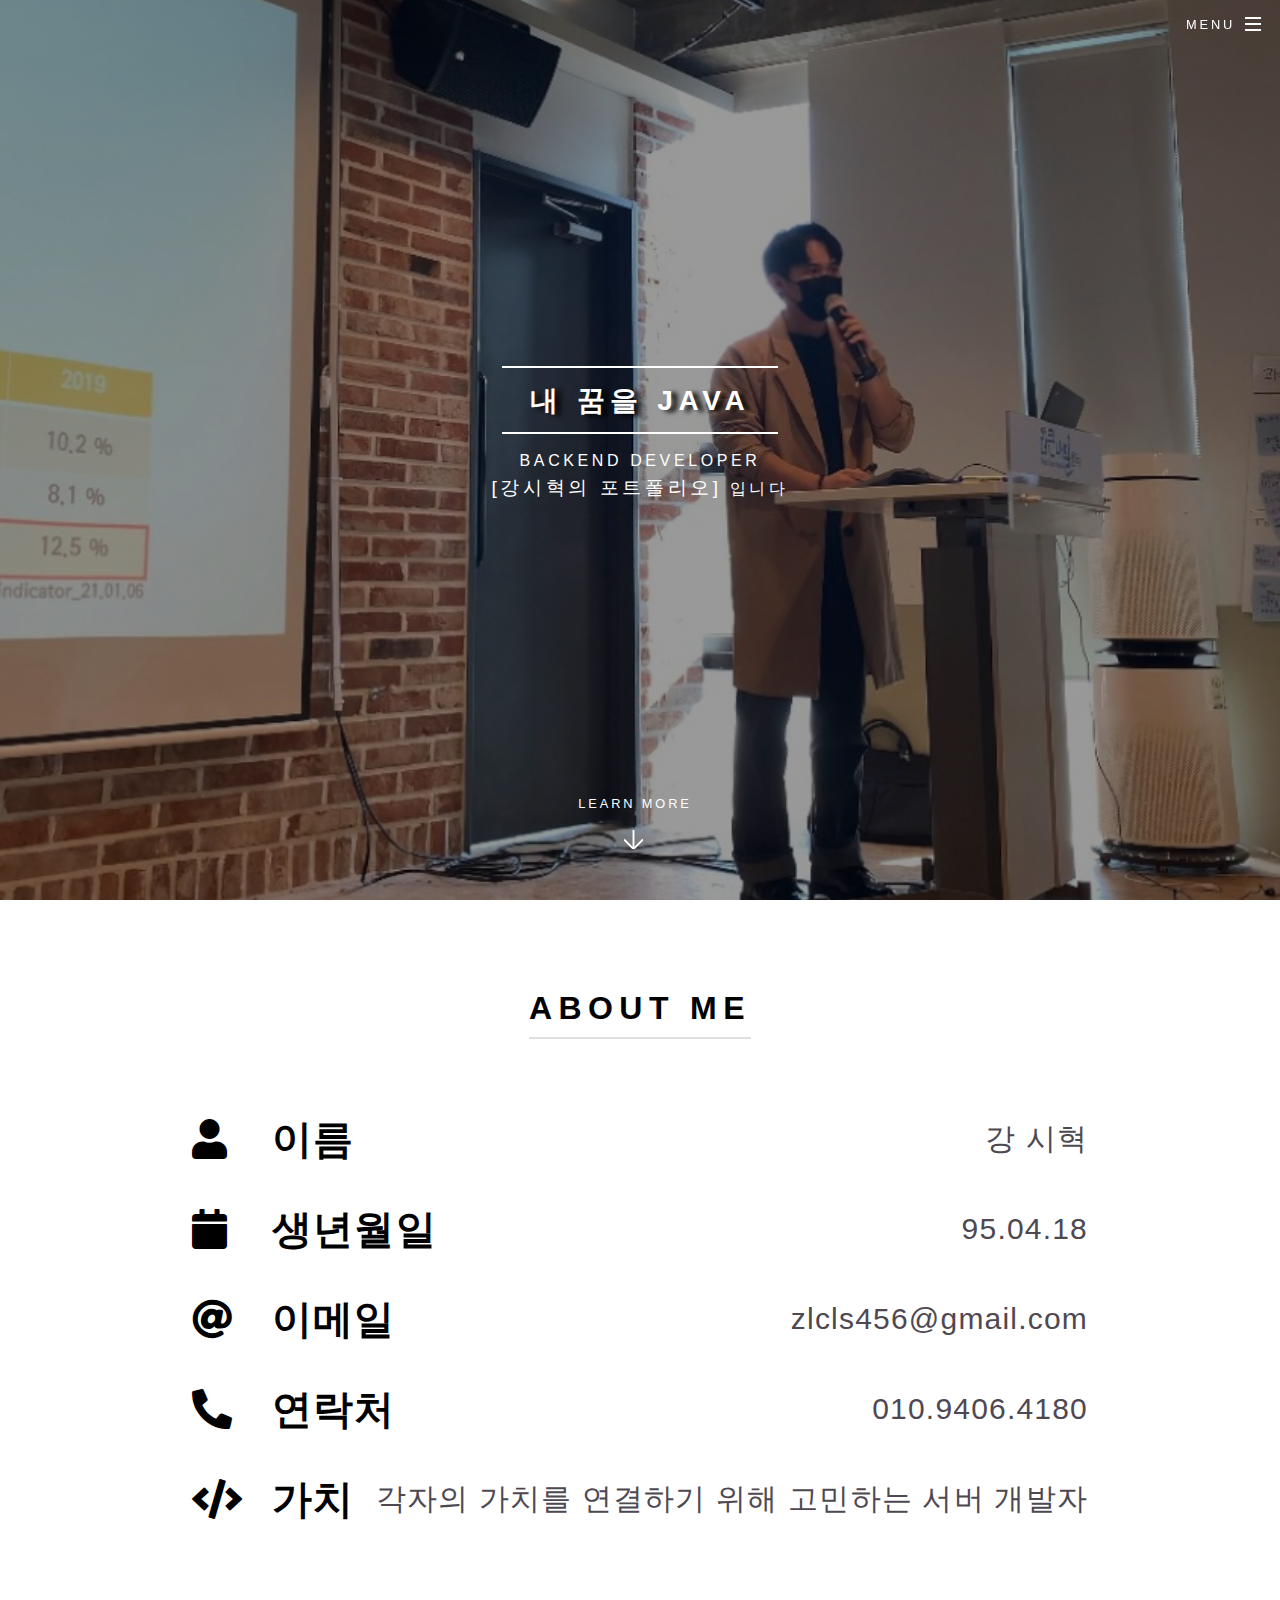
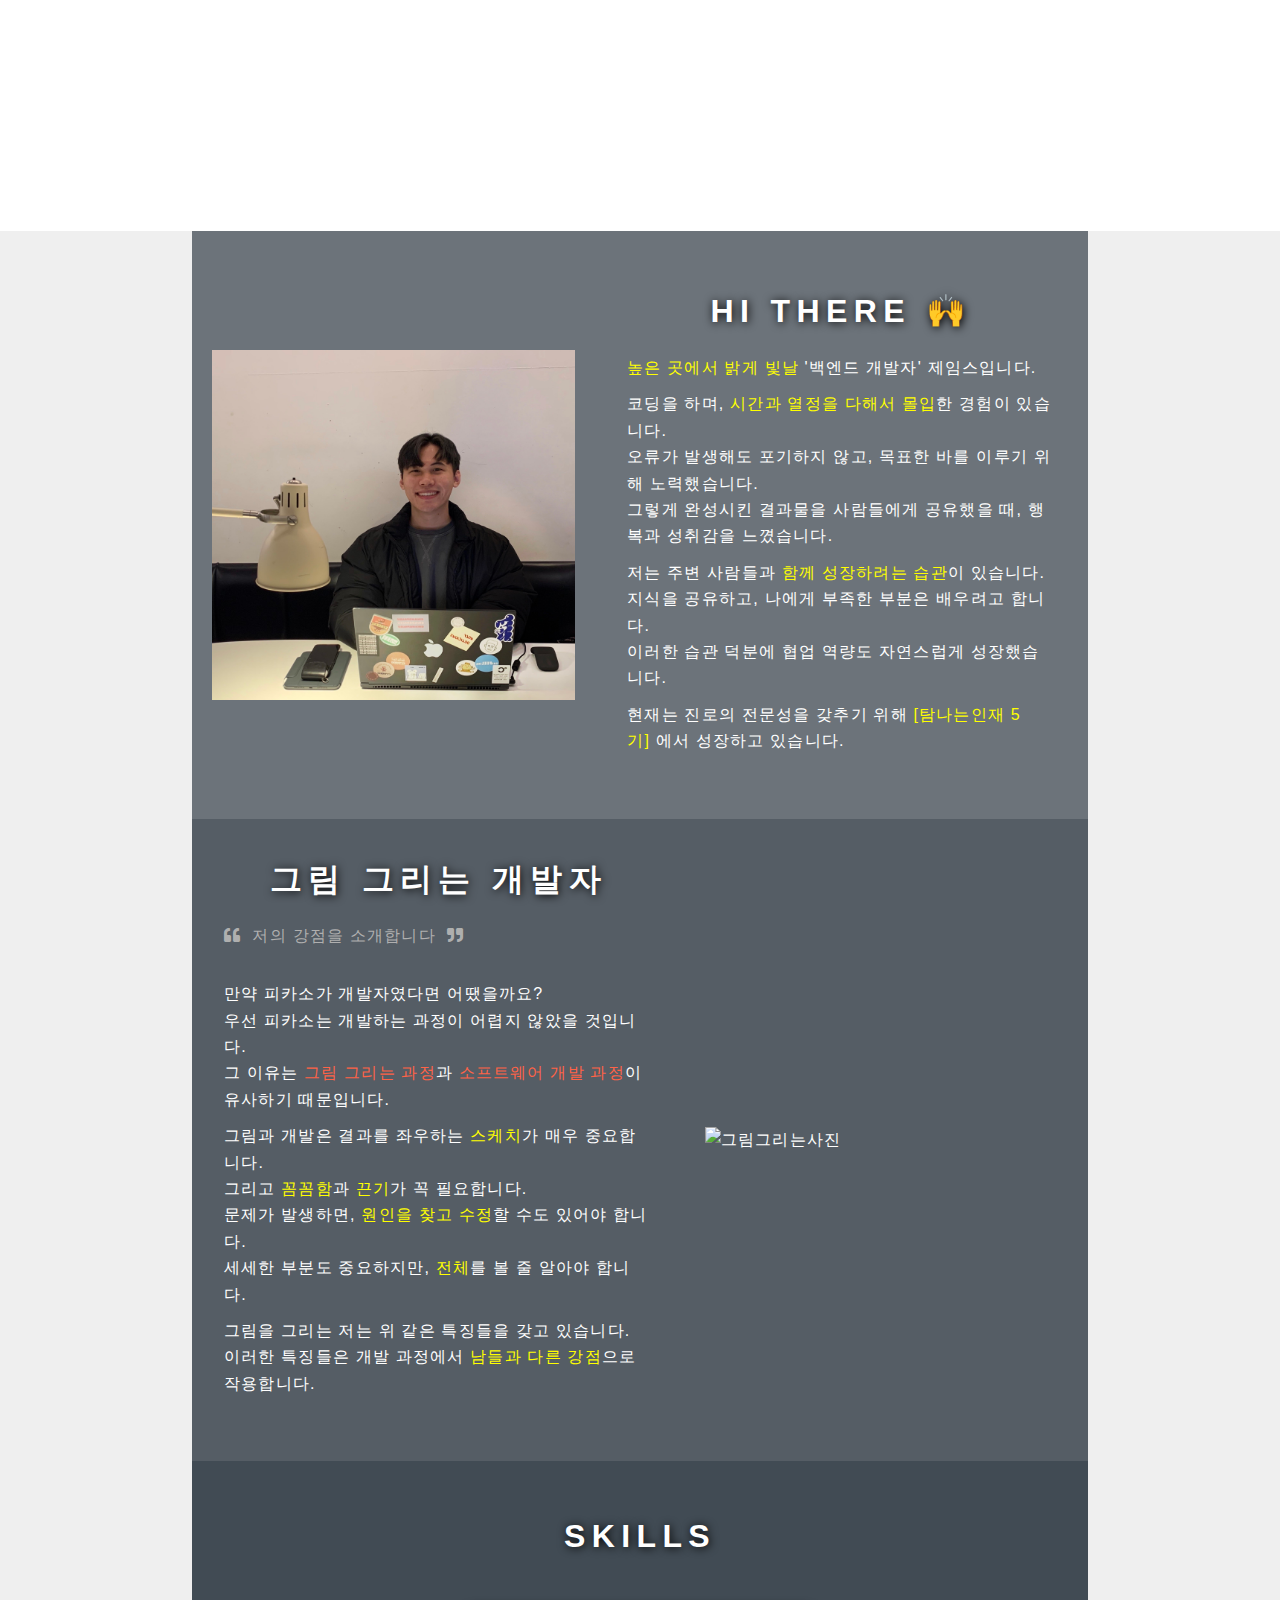
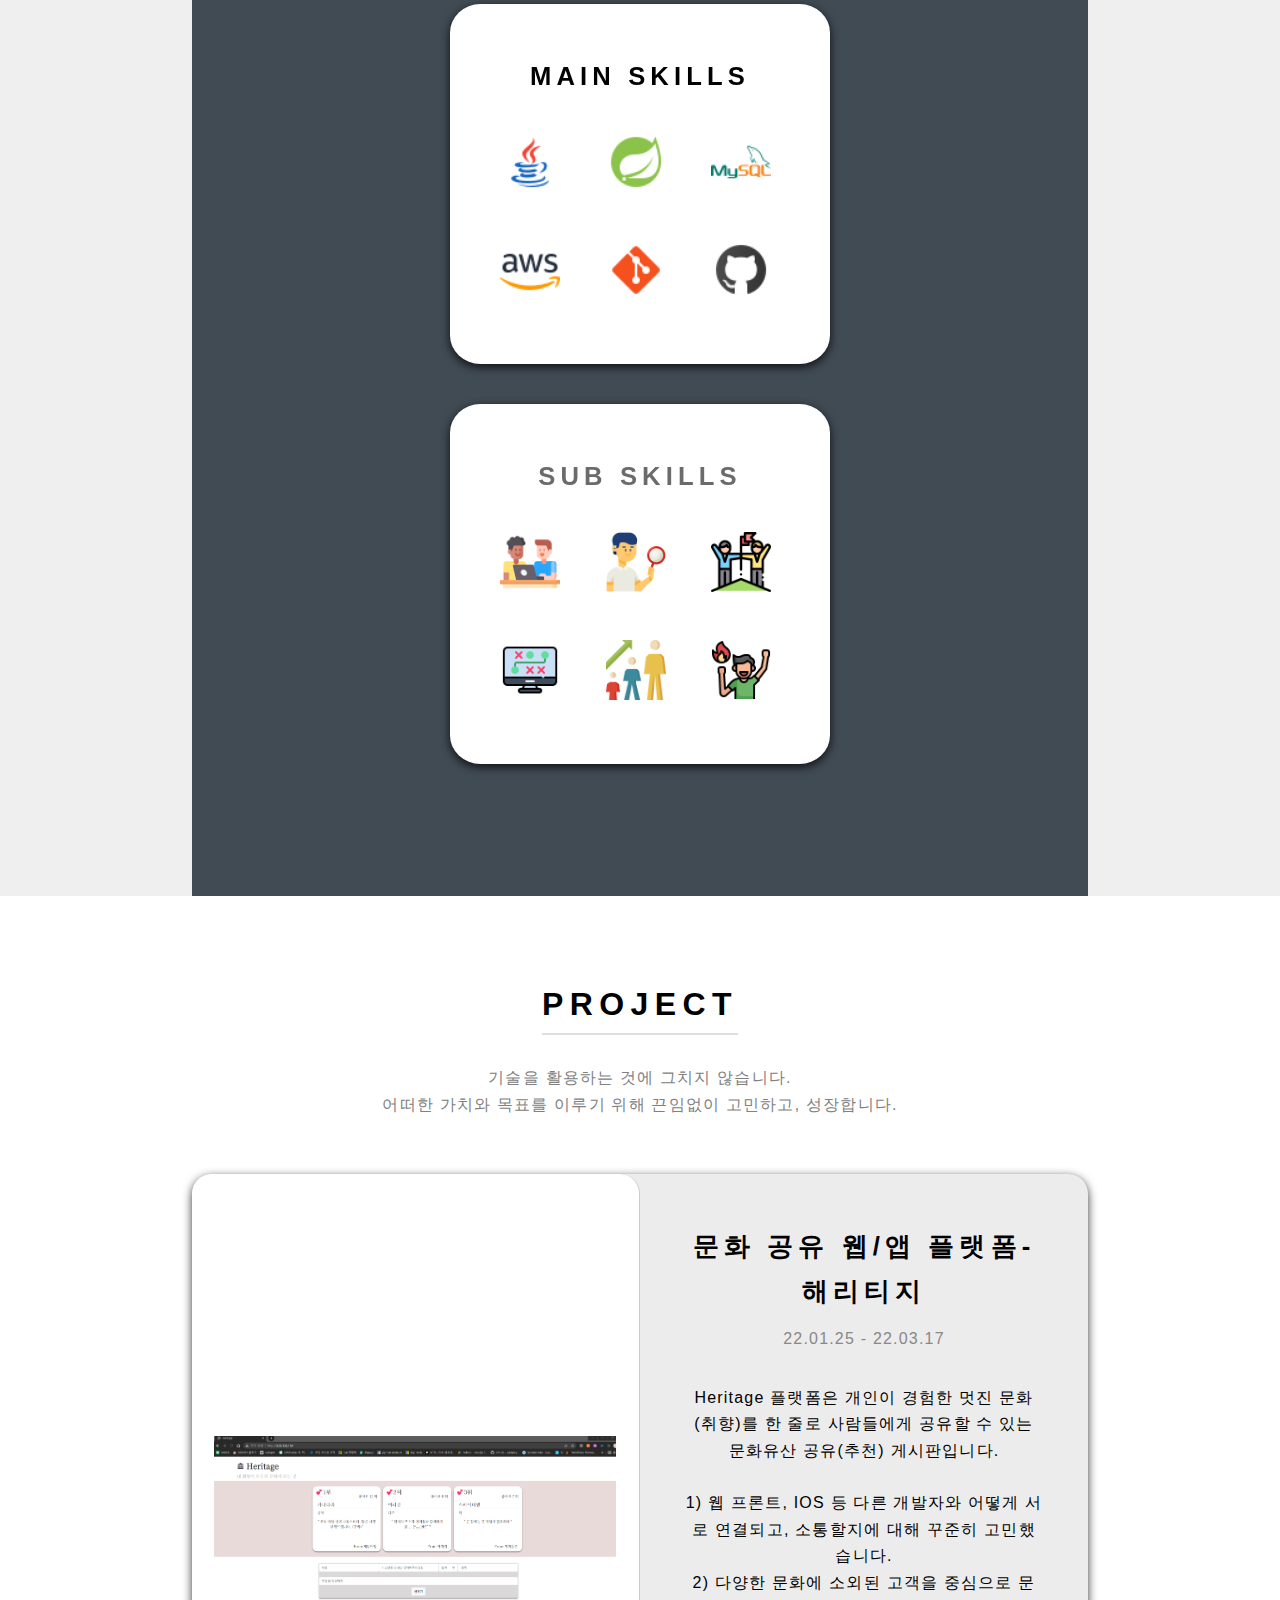
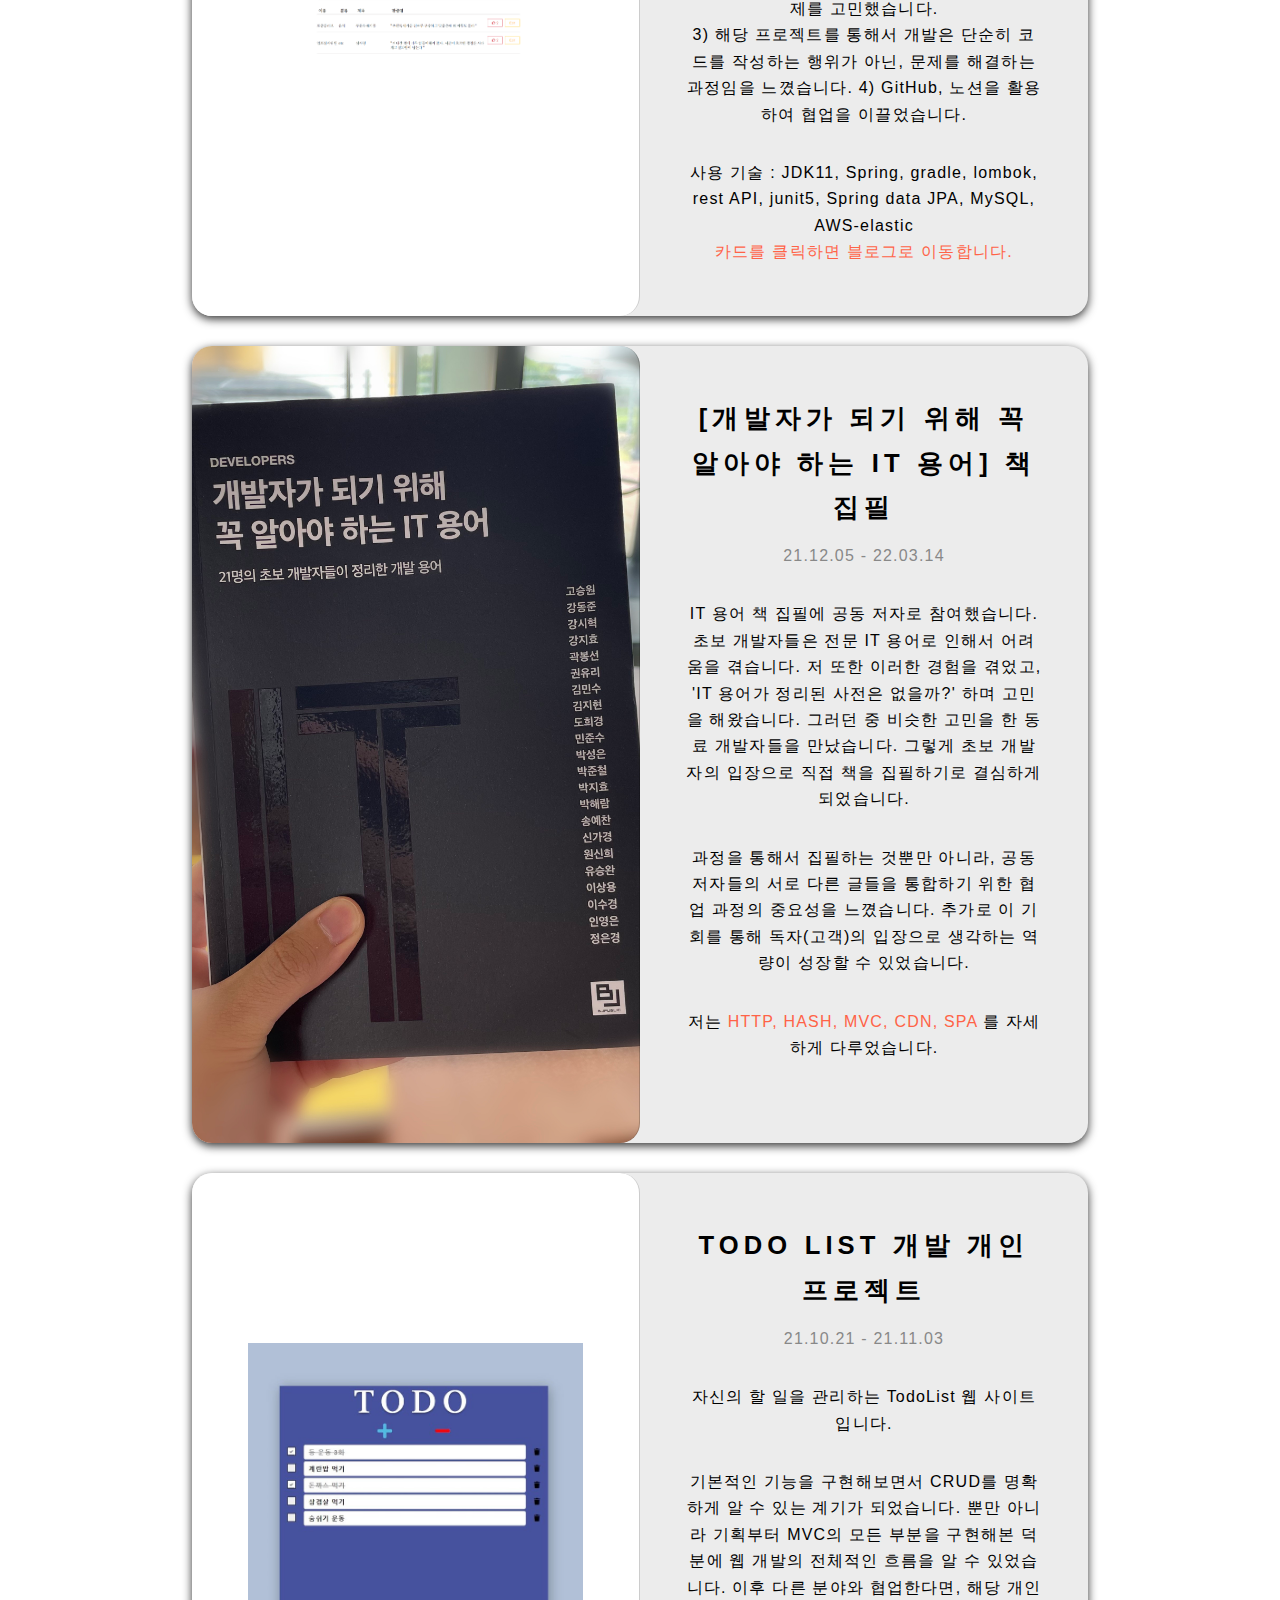
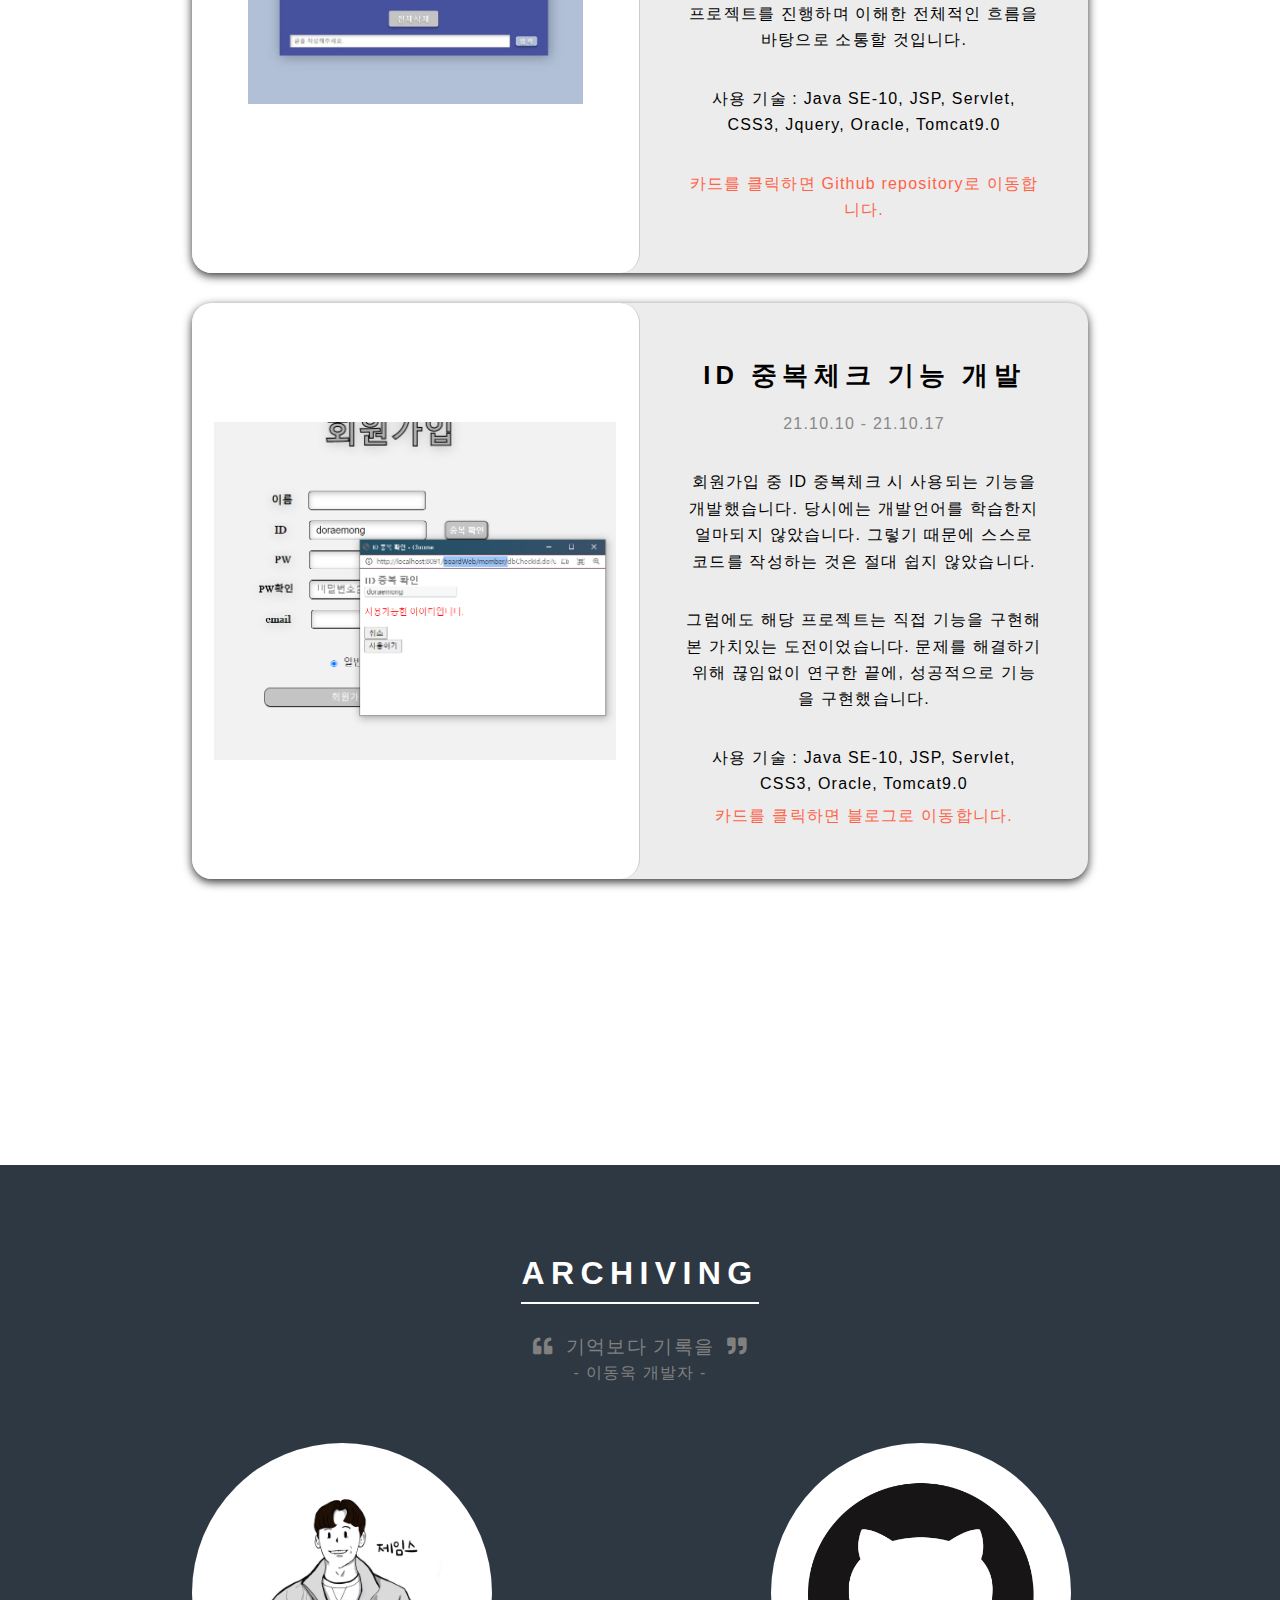
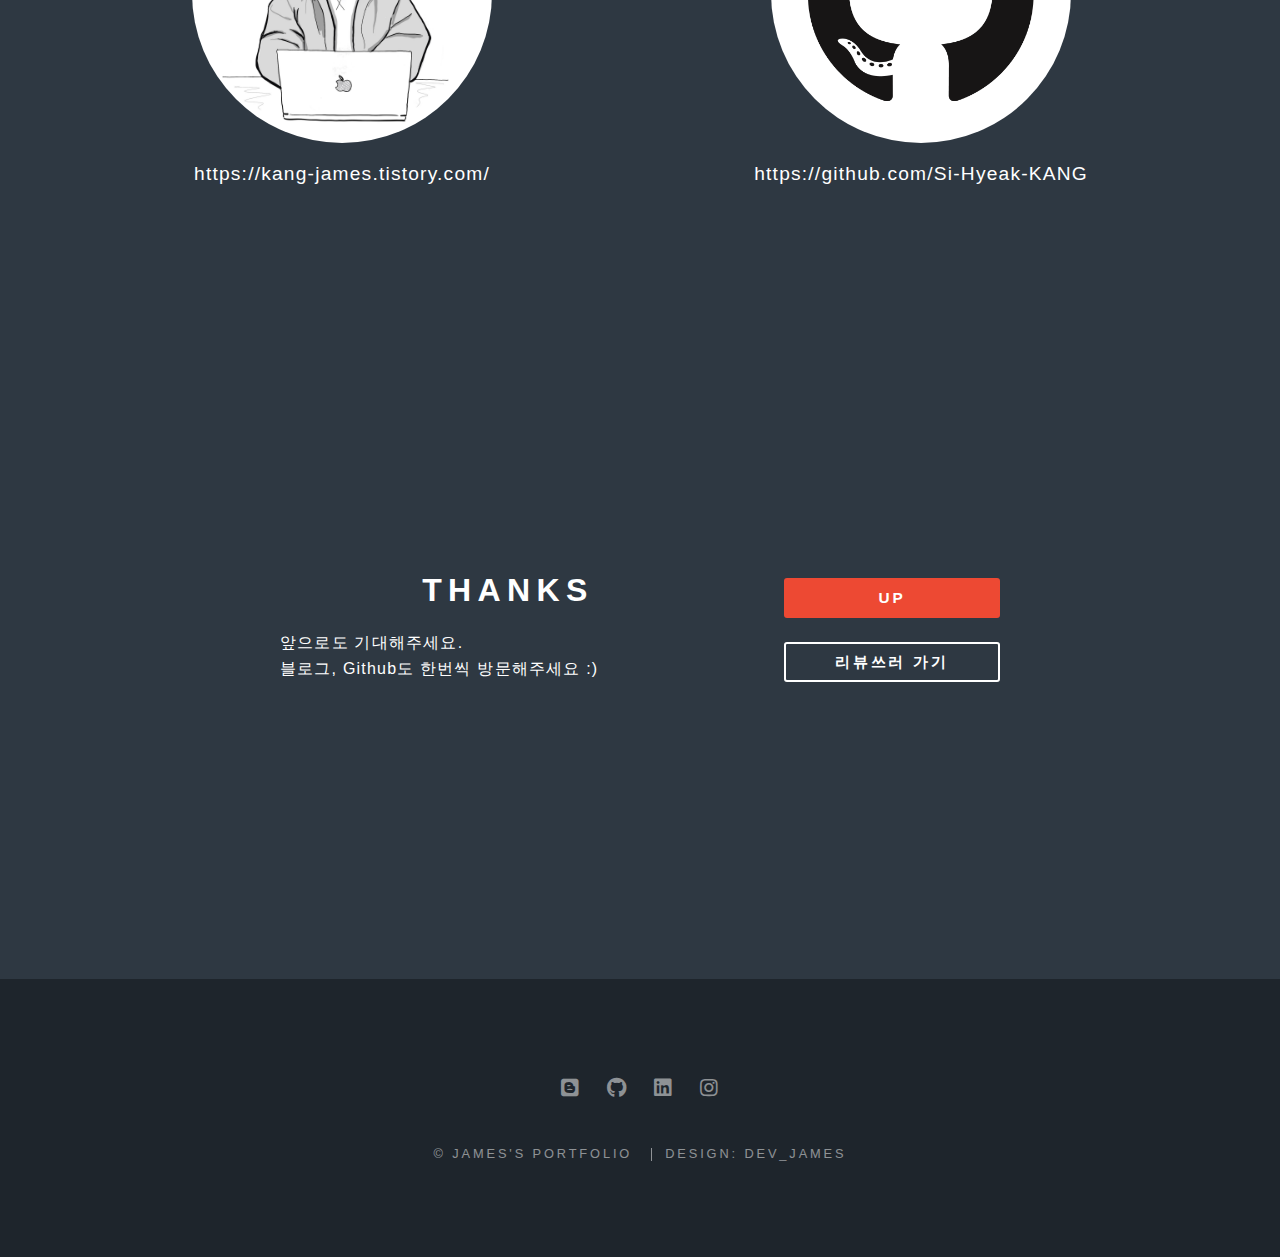
==== commit 7297529e: "책 이름 오류 수정" ====
--- a/index.html
+++ b/index.html
@@ -234,7 +234,7 @@
                 <div class="pro_box">
                     <div class="pro_img img4"></div>
                     <div class="pro_explain">
-                        <h3>[개발자가 알아야 할 IT 용어] 책 집필</h3>
+                        <h3>[개발자가 되기 위해 꼭 알아야 하는 IT 용어] 책 집필</h3>
                         <p id="under_p" style="color: rgb(136, 136, 136);">21.12.05 - 22.03.14</p>
                         <p id="under_p">IT 용어 책 집필에 공동 저자로 참여했습니다. 초보 개발자들은 전문 IT 용어로 인해서 어려움을 겪습니다.
                             저 또한 이러한 경험을 겪었고, 'IT 용어가 정리된 사전은 없을까?' 하며 고민을 해왔습니다. 그러던 중 비슷한 고민을 한 동료 개발자들을 만났습니다.
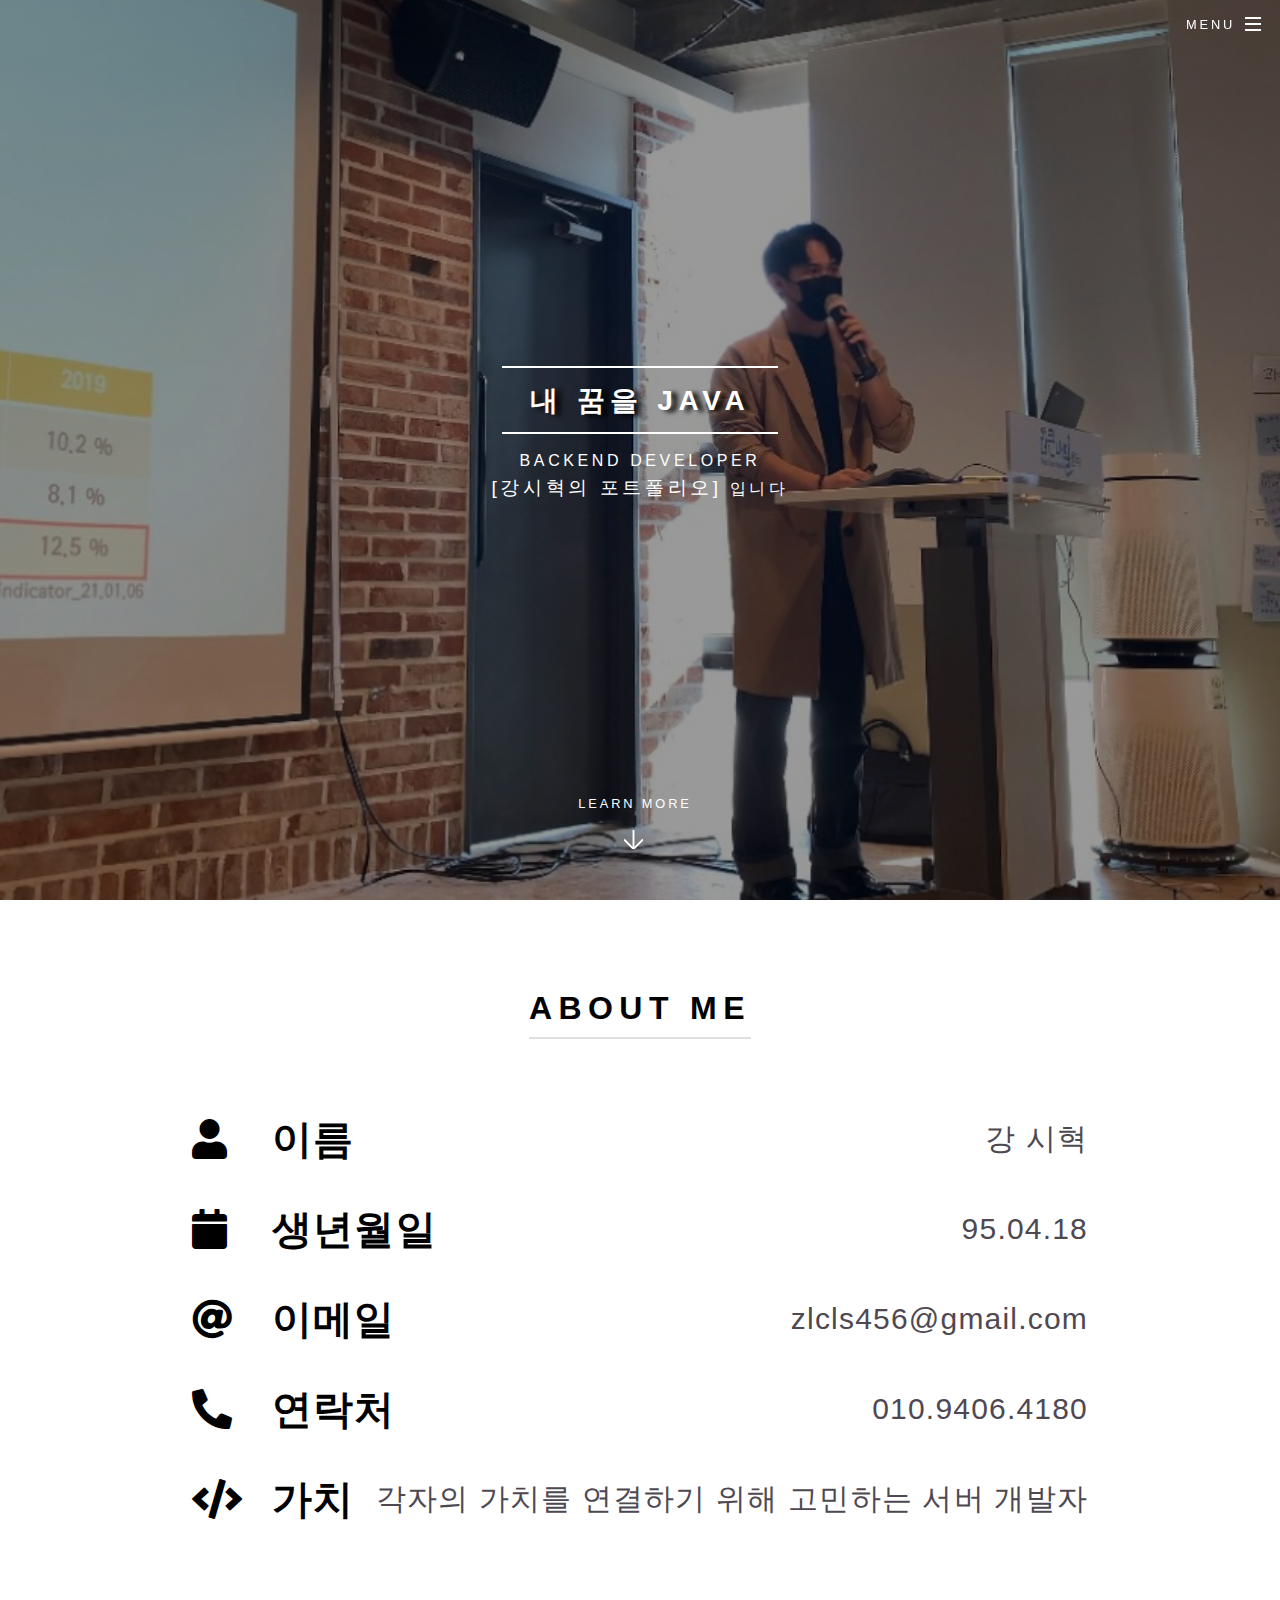
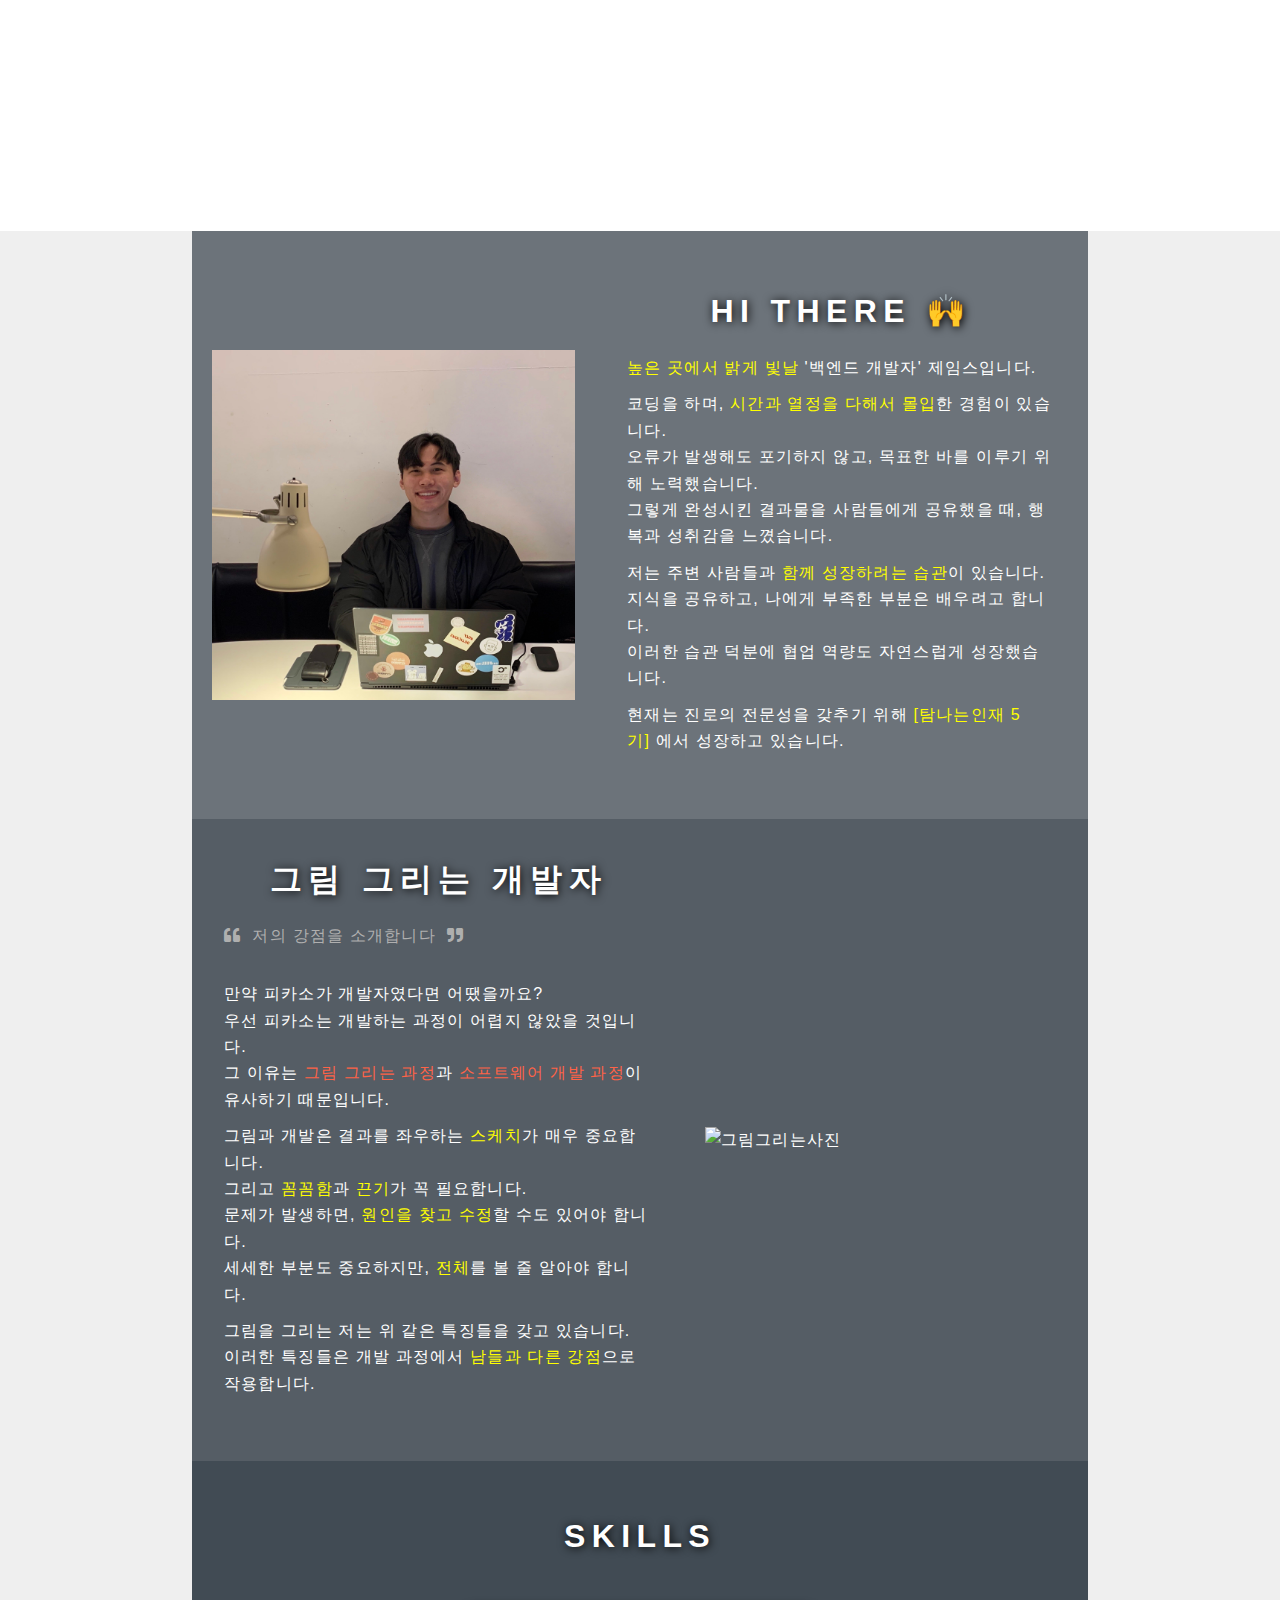
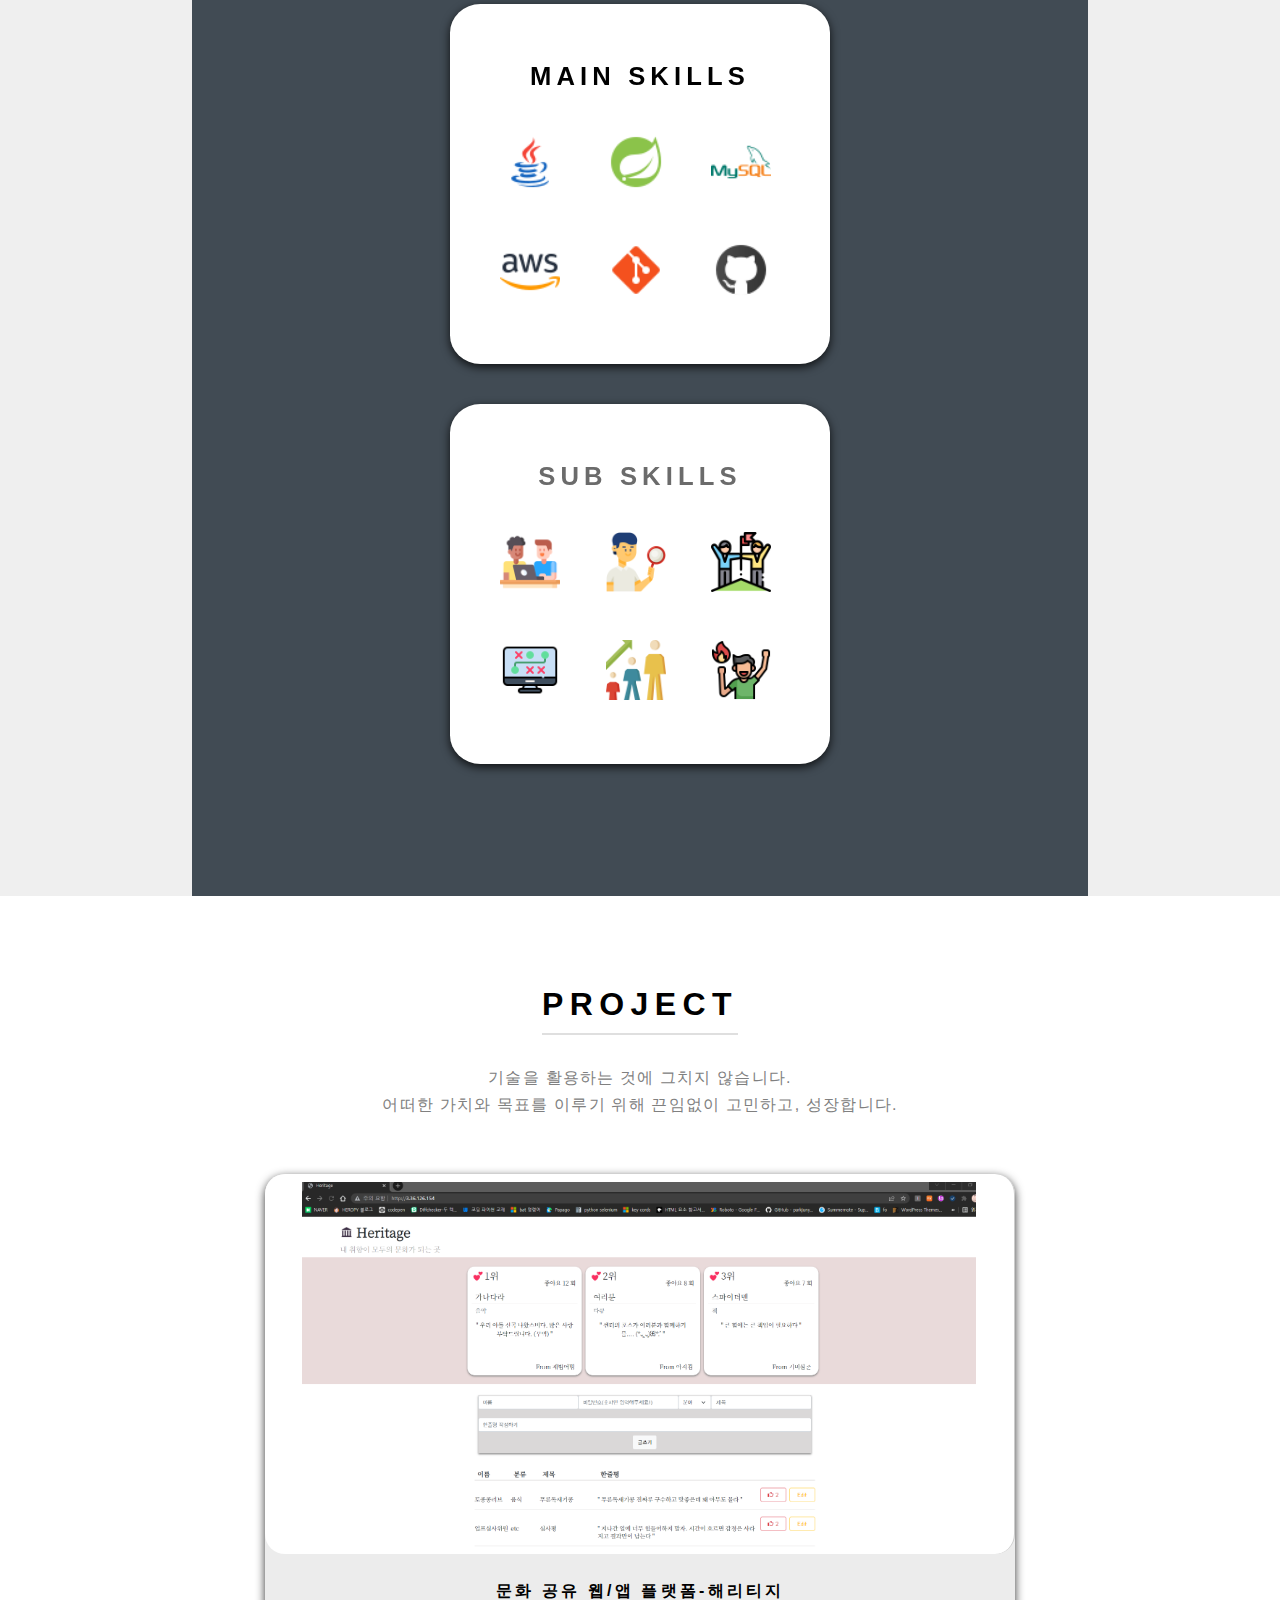
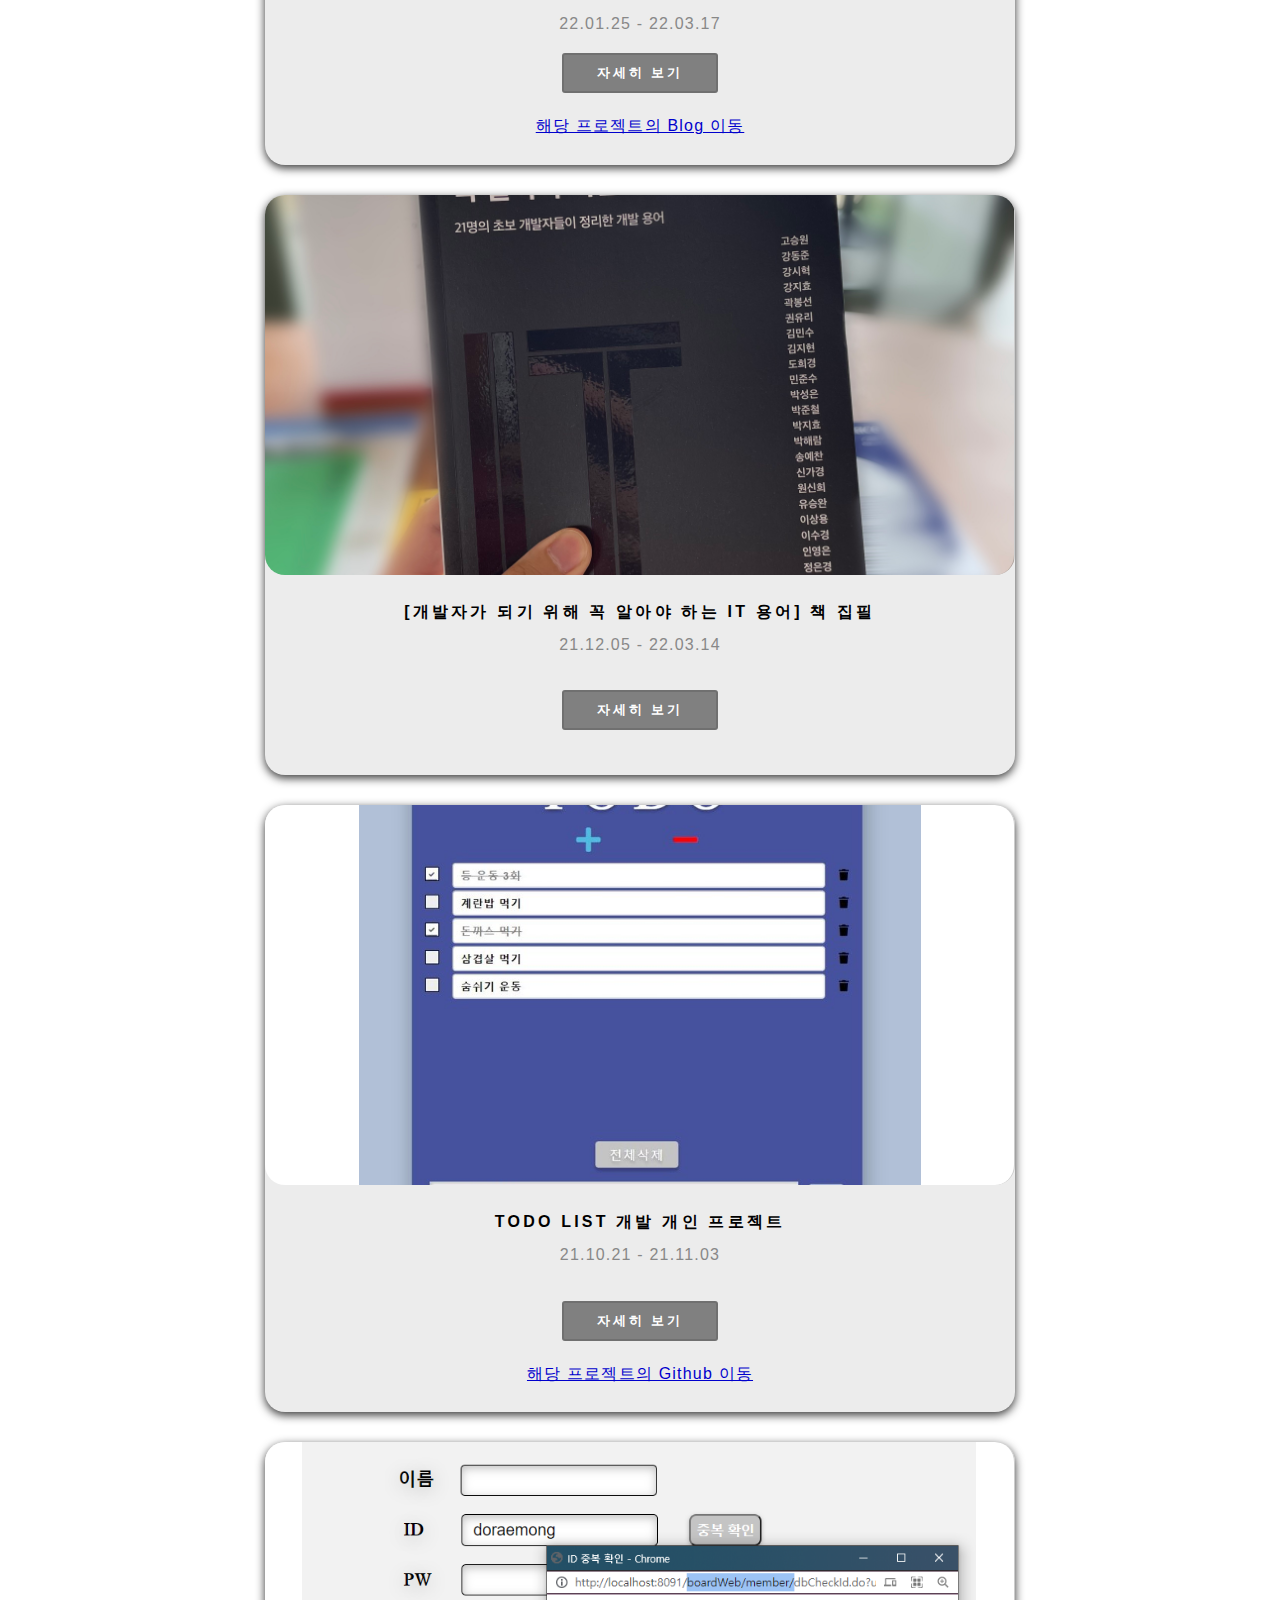
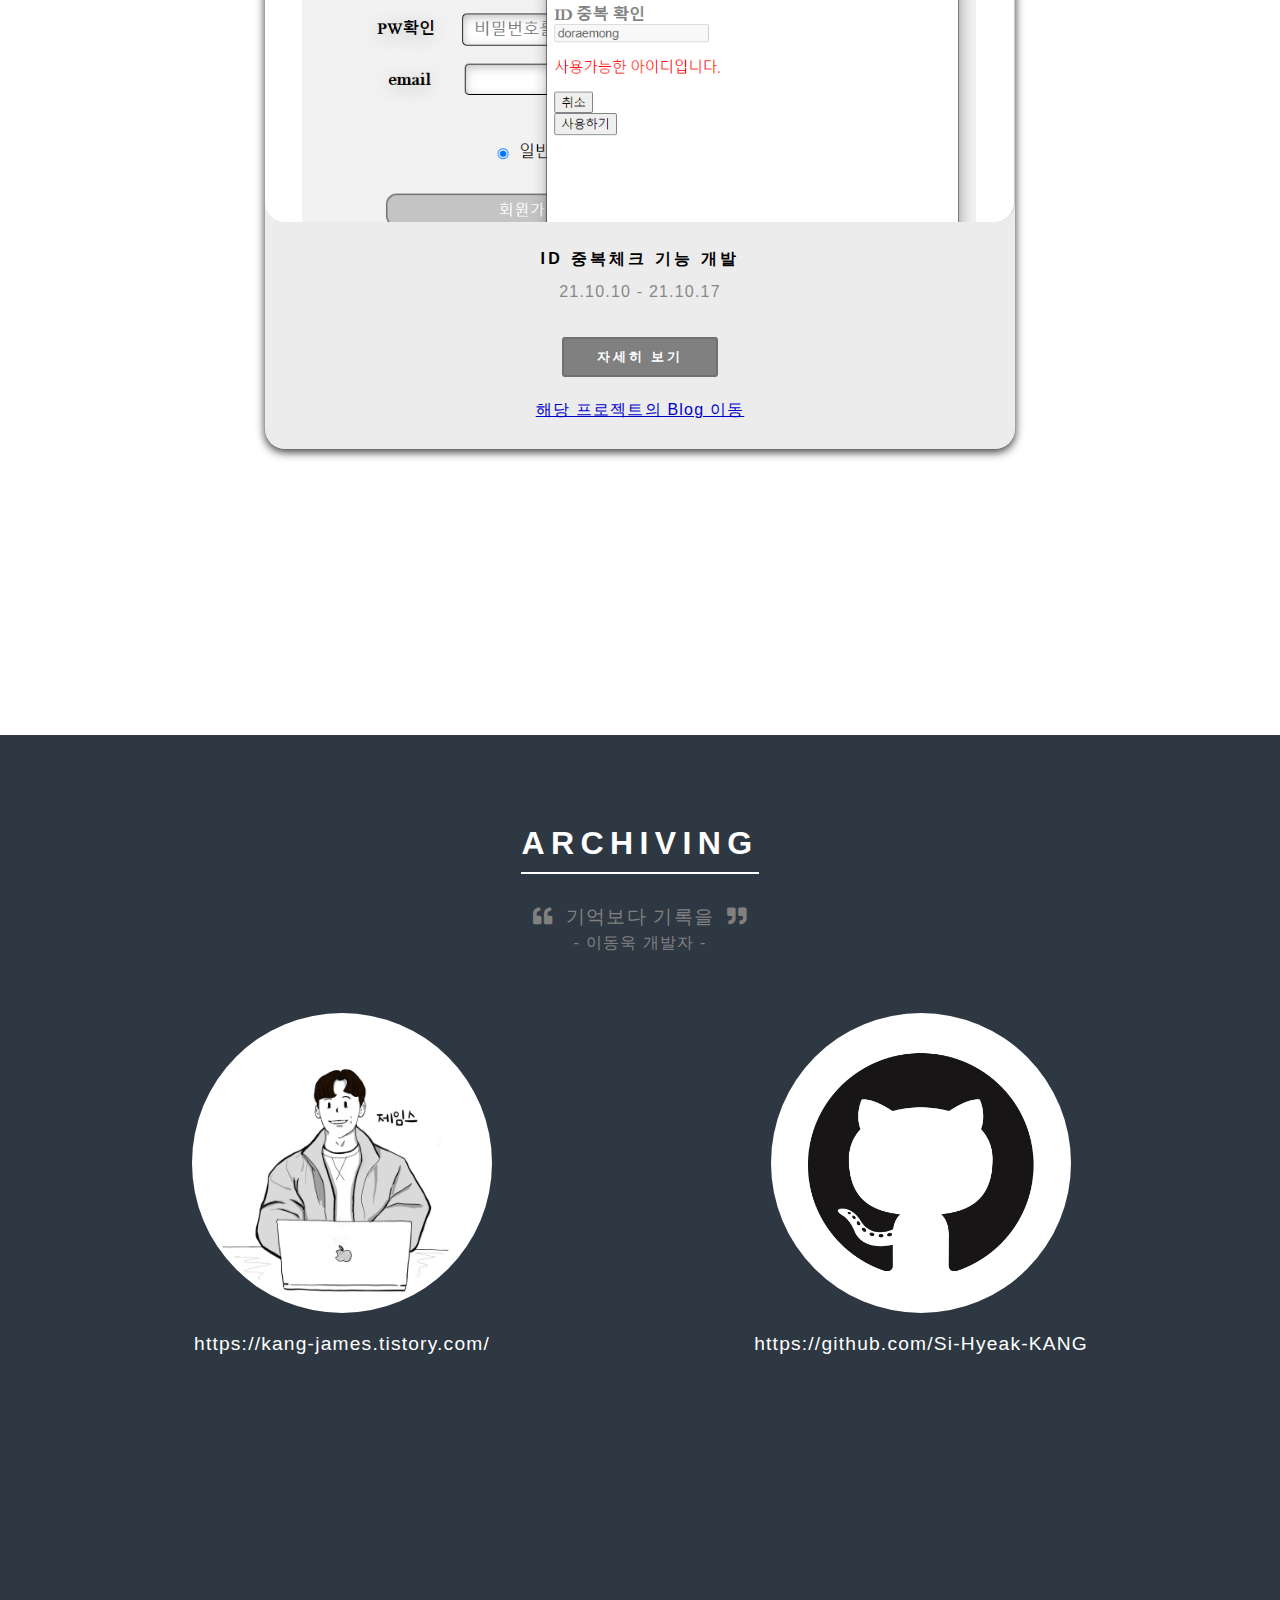
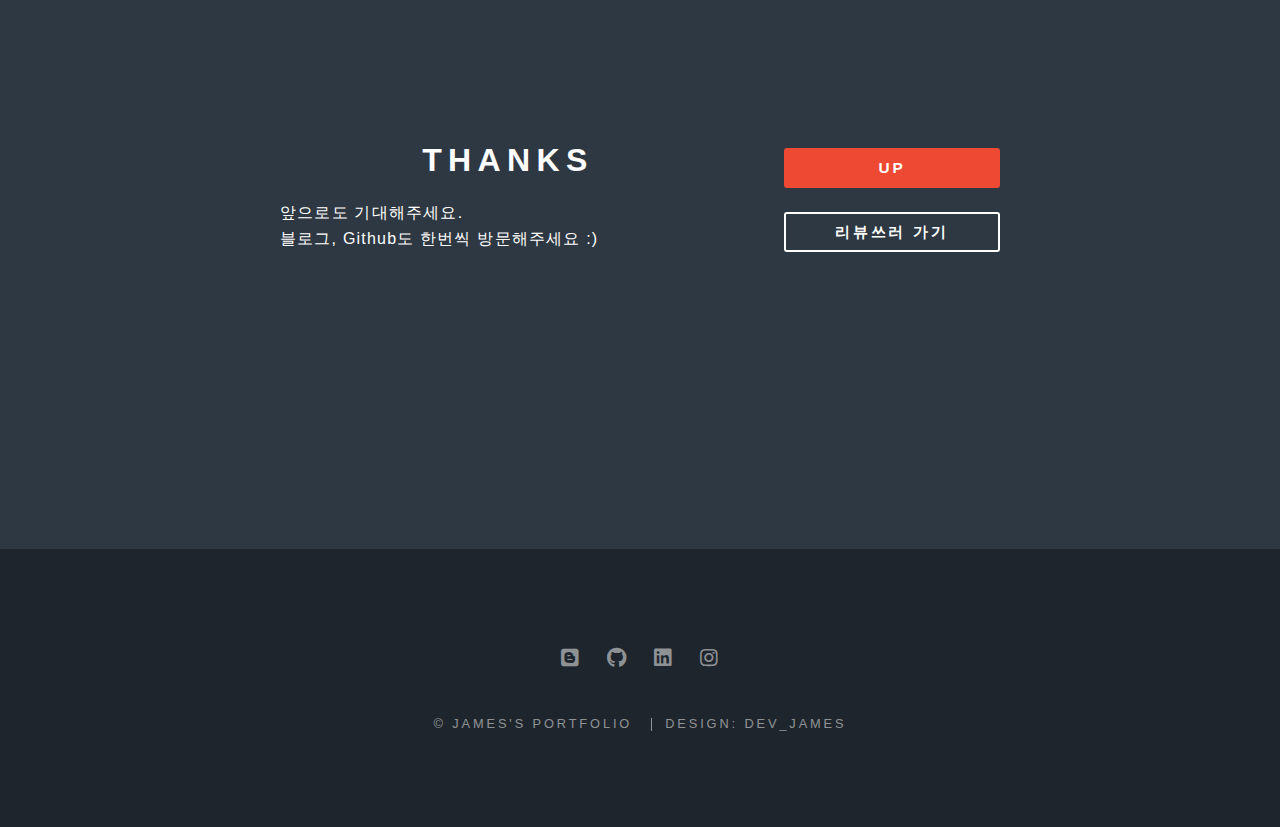
==== commit 60423446: "프로젝트 UI 수정" ====
--- a/index.html
+++ b/index.html
@@ -91,7 +91,7 @@
     <section id="two" class="wrapper alt style2">
         <div class="inner">
             <section class="spotlight">
-                <div class="image" ><img src="images/james_dev.jpg" alt="코딩하는사진"/></div>
+                <div class="image"><img src="images/james_dev.jpg" alt="코딩하는사진"/></div>
                 <div class="content">
                     <h2 style="text-shadow:1px 1px 10px rgb(0, 0, 0); margin-top: 20px">
                         Hi&nbsp;there 🙌
@@ -111,7 +111,7 @@
             </section>
             <section class="spotlight">
                 <div class="image"><img src="images/james_drawing.gif" alt="그림그리는사진"
-                                                                    id="gallery"/></div>
+                                        id="gallery"/></div>
                 <div class="content">
                     <h2 style="text-shadow:1px 1px 10px rgb(0, 0, 0)">그림 그리는 개발자</h2>
                     <p id="under_p" style="color: rgb(175, 175, 175);">
@@ -155,11 +155,11 @@
                             <!-- 뒷면 -->
                             <div class="back">
                                 <div class="card_content" style="color: #000000;margin:auto">
-                                    <p style="font-weight: bold;line-height: inherit">1. JAVA : 약 2년</p>
+                                    <p style="font-weight: bold;line-height: inherit">1. JAVA : 1년 6개월</p>
                                     <p style="font-weight: bold;">2. Spring Boot : 6개월</p>
                                     <li style="margin-left: 12px">Spring MVC</li>
-                                    <li style="margin-left: 12px">Spring Security </li>
-                                    <li style="margin-left: 12px">JUnit Test </li>
+                                    <li style="margin-left: 12px">Spring Security</li>
+                                    <li style="margin-left: 12px">JUnit Test</li>
                                     <li style="margin-left: 12px">Spring Rest Docs</li>
                                     <p style="font-weight: bold;">3. JPA</p>
                                     <p style="font-weight: bold;">4. REST API</p>
@@ -186,11 +186,14 @@
                             <!-- 뒷면 -->
                             <div class="back">
                                 <div class="card_content" style="color: #000000;margin:auto">
-                                    <span style="font-weight: bold">1) 동료 개발 :</span><p>동료들의 잠재력을 보고, 배우고 성장하도록 기여</p>
-                                    <span style="font-weight: bold">2) 개별화 :</span><p>각 개인의 고유한 특징과 강점을 찾고, 일을 효율적으로 진행</p>
-                                    <span style="font-weight: bold">3) 성취 :</span><p>업무를 완수하는 것을 좋아하며, 성취를 통해 만족감을 느낌</p>
-
-                                    <p style="font-size: smaller;color: gray" > [출처: 21.12월 실시,CliftonStrengths34 결과]</p>
+                                    <span style="font-weight: bold">1) 동료 개발 :</span>
+                                    <p>동료들의 잠재력을 보고, 배우고 성장하도록 기여</p>
+                                    <span style="font-weight: bold">2) 개별화 :</span>
+                                    <p>각 개인의 고유한 특징과 강점을 찾고, 일을 효율적으로 진행</p>
+                                    <span style="font-weight: bold">3) 성취 :</span>
+                                    <p>업무를 완수하는 것을 좋아하며, 성취를 통해 만족감을 느낌</p>
+
+                                    <p style="font-size: smaller;color: gray"> [출처: 21.12월 실시,CliftonStrengths34 결과]</p>
                                 </div>
                             </div>
                         </div>
@@ -209,78 +212,115 @@
                 <p style="color: gray;">어떠한 가치와 목표를 이루기 위해 끈임없이 고민하고, 성장합니다.</p>
             </header>
             <div class="pro_content">
-
-                <a href="https://kang-james.tistory.com/entry/Project-%EB%AC%B8%ED%99%94-%EA%B3%B5%EC%9C%A0-%EC%9B%B9-%EC%95%B1-%ED%94%8C%EB%9E%AB%ED%8F%BC-%ED%97%A4%EB%A6%AC%ED%8B%B0%EC%A7%80?category=891221"
-                   target="_blank">
-                    <div class="pro_box">
-                        <div class="pro_img imgA"></div>
-                        <div class="pro_explain">
-                            <h3>문화 공유 웹/앱 플랫폼-해리티지</h3>
-                            <p id="under_p" style="color: rgb(136, 136, 136);">22.01.25 - 22.03.17</p>
+                <div class="pro_box">
+                    <div class="pro_img imgA"></div>
+                    <div class="pro_explain">
+                        <h4>문화 공유 웹/앱 플랫폼-해리티지</h4>
+                        <p id="under_p2" style="color: rgb(136, 136, 136);">22.01.25 - 22.03.17</p>
+                        <div class="btn_box">
+                            <input type='button' class='explain_btn_before' value='자세히 보기' id='explain_btn_before1' onclick='toggleBtn1(1)'/>
+                        </div>
+
+                        <div id="explain_box1" class="explain_box">
                             <p>Heritage 플랫폼은 개인이 경험한 멋진 문화(취향)를 한 줄로 사람들에게 공유할 수 있는 문화유산 공유(추천) 게시판입니다.</p><br>
                             <p>1) 웹 프론트, IOS 등 다른 개발자와 어떻게 서로 연결되고, 소통할지에 대해 꾸준히 고민했습니다.</p>
                             <p>2) 다양한 문화에 소외된 고객을 중심으로 문제를 고민했습니다.</p>
                             <p id="under_p">3) 해당 프로젝트를 통해서 개발은 단순히 코드를 작성하는 행위가 아닌, 문제를 해결하는 과정임을 느꼈습니다.
                                 4) GitHub, 노션을 활용하여 협업을 이끌었습니다.</p>
-                            <p></p>
                             <p>사용 기술 : JDK11, Spring, gradle, lombok, rest API, junit5, Spring data JPA, MySQL,
                                 AWS-elastic</p>
-                            <p style="color: tomato;">카드를 클릭하면 블로그로 이동합니다.</p>
-                        </div>
-                    </div>
-                </a>
+                        </div>
+                        <div class="btn_box">
+                            <input type='button' value='접기' id='explain_btn_after1' class='explain_btn_after' onclick='toggleBtn2(1)'/>
+                        </div>
+                        <a href="https://kang-james.tistory.com/entry/Project-%EB%AC%B8%ED%99%94-%EA%B3%B5%EC%9C%A0-%EC%9B%B9-%EC%95%B1-%ED%94%8C%EB%9E%AB%ED%8F%BC-%ED%97%A4%EB%A6%AC%ED%8B%B0%EC%A7%80?category=891221"
+                           target="_blank" style="color:mediumblue;text-decoration: underline">해당 프로젝트의 Blog 이동</a>
+                    </div>
+                </div>
 
                 <!-- 준비중 -->
                 <div class="pro_box">
                     <div class="pro_img img4"></div>
                     <div class="pro_explain">
-                        <h3>[개발자가 되기 위해 꼭 알아야 하는 IT 용어] 책 집필</h3>
+                        <h4>[개발자가 되기 위해 꼭 알아야 하는 IT 용어] 책 집필</h4>
                         <p id="under_p" style="color: rgb(136, 136, 136);">21.12.05 - 22.03.14</p>
-                        <p id="under_p">IT 용어 책 집필에 공동 저자로 참여했습니다. 초보 개발자들은 전문 IT 용어로 인해서 어려움을 겪습니다.
-                            저 또한 이러한 경험을 겪었고, 'IT 용어가 정리된 사전은 없을까?' 하며 고민을 해왔습니다. 그러던 중 비슷한 고민을 한 동료 개발자들을 만났습니다.
-                            그렇게 초보 개발자의 입장으로 직접 책을 집필하기로 결심하게 되었습니다. </p>
-
-                        <p id="under_p"> 과정을 통해서 집필하는 것뿐만 아니라, 공동 저자들의 서로 다른 글들을 통합하기 위한 협업 과정의 중요성을 느꼈습니다. 추가로 이 기회를 통해
-                            독자(고객)의 입장으로 생각하는 역량이 성장할 수 있었습니다.</p>
-
-                        <p id="under_p">저는 <span style="color:tomato;">HTTP, HASH, MVC, CDN, SPA</span> 를 자세하게 다루었습니다.
-                        </p>
+                        <div class="btn_box">
+                            <input type='button' value='자세히 보기' id='explain_btn_before2' class='explain_btn_before' onclick='toggleBtn1(2)'/>
+                        </div>
+
+                        <div id="explain_box2" class="explain_box">
+                            <p id="under_p">IT 용어 책 집필에 공동 저자로 참여했습니다. 초보 개발자들은 전문 IT 용어로 인해서 어려움을 겪습니다.
+                                저 또한 이러한 경험을 겪었고, 'IT 용어가 정리된 사전은 없을까?' 하며 고민을 해왔습니다. 그러던 중 비슷한 고민을 한 동료 개발자들을 만났습니다.
+                                그렇게 초보 개발자의 입장으로 직접 책을 집필하기로 결심하게 되었습니다. </p>
+
+                            <p id="under_p"> 과정을 통해서 집필하는 것뿐만 아니라, 공동 저자들의 서로 다른 글들을 통합하기 위한 협업 과정의 중요성을 느꼈습니다. 추가로 이
+                                기회를 통해
+                                독자(고객)의 입장으로 생각하는 역량이 성장할 수 있었습니다.</p>
+
+                            <p id="under_p"><span style="color:tomato;">HTTP, HASH, MVC, CDN, SPA</span> 용어 작성</p>
+                        </div>
+
+                        <div class="btn_box">
+                            <input type='button' value='접기' id='explain_btn_after2' class='explain_btn_after' onclick='toggleBtn2(2)'/>
+                        </div>
                     </div>
                 </div>
                 <!-- -->
 
-                <a href="https://github.com/Si-Hyeak-KANG/JSP.TodoWeb_211021" target="_blank">
                     <div class="pro_box">
                         <div class="pro_img img2"></div>
                         <div class="pro_explain">
-                            <h3>Todo List 개발 개인 프로젝트</h3>
+                            <h4>Todo List 개발 개인 프로젝트</h4>
                             <p id="under_p" style="color: rgb(136, 136, 136);">21.10.21 - 21.11.03</p>
+                            <div class="btn_box">
+                                <input type='button' value='자세히 보기' id='explain_btn_before3' class='explain_btn_before' onclick='toggleBtn1(3)'/>
+                            </div>
+                            <div id="explain_box3" class="explain_box">
                             <p id="under_p">자신의 할 일을 관리하는 TodoList 웹 사이트입니다.</p>
                             <p id="under_p">기본적인 기능을 구현해보면서 CRUD를 명확하게 알 수 있는 계기가 되었습니다.
                                 뿐만 아니라 기획부터 MVC의 모든 부분을 구현해본 덕분에 웹 개발의 전체적인 흐름을 알 수 있었습니다.
                                 이후 다른 분야와 협업한다면, 해당 개인 프로젝트를 진행하며 이해한 전체적인 흐름을 바탕으로 소통할 것입니다.</p>
                             <p id="under_p">사용 기술 : Java SE-10, JSP, Servlet, CSS3, Jquery, Oracle, Tomcat9.0</p>
-                            <p style="color: tomato;">카드를 클릭하면 Github repository로 이동합니다.</p>
-                        </div>
-                    </div>
-                </a>
-
-                <a href="https://kang-james.tistory.com/88?category=891548" target="_blank">
+                            </div>
+                            <div class="btn_box">
+                                <input type='button' value='접기' id='explain_btn_after3' class='explain_btn_after' onclick='toggleBtn2(3)'/>
+                            </div>
+                            <a href="https://github.com/Si-Hyeak-KANG/JSP.TodoWeb_211021"
+                               target="_blank" style="color:mediumblue;text-decoration: underline">해당 프로젝트의 Github 이동</a>
+
+
+                        </div>
+                    </div>
+
                     <div class="pro_box">
                         <div class="pro_img img1"></div>
                         <div class="pro_explain">
-                            <h3>ID 중복체크 기능 개발</h3>
+                            <h4>ID 중복체크 기능 개발</h4>
                             <p id="under_p" style="color: rgb(136, 136, 136);">21.10.10 - 21.10.17</p>
+                            <div class="btn_box">
+                                <input type='button' value='자세히 보기' id='explain_btn_before4' class="explain_btn_before" onclick='toggleBtn1(4)'/>
+                            </div>
+                            <div id="explain_box4" class="explain_box">
                             <p id="under_p">회원가입 중 ID 중복체크 시 사용되는 기능을 개발했습니다.
                                 당시에는 개발언어를 학습한지 얼마되지 않았습니다. 그렇기 때문에 스스로 코드를 작성하는 것은 절대 쉽지 않았습니다.</p>
                             <p id="under_p">그럼에도 해당 프로젝트는 직접 기능을 구현해본 가치있는 도전이었습니다.
                                 문제를 해결하기 위해 끊임없이 연구한 끝에, 성공적으로 기능을 구현했습니다.</p>
                             <p style="margin-bottom: 5px;">사용 기술 : Java SE-10, JSP, Servlet, CSS3, Oracle, Tomcat9.0</p>
-                            <p style="color: tomato;">카드를 클릭하면 블로그로 이동합니다.</p>
-                        </div>
-                    </div>
-                </a>
+                            </div>
+                            <div class="btn_box">
+                                <input type='button' value='접기' id='explain_btn_after4' class="explain_btn_after" onclick='toggleBtn2(4)'/>
+                            </div>
+                            <a href="https://kang-james.tistory.com/88?category=891548"
+                               target="_blank" style="color:mediumblue;text-decoration: underline">해당 프로젝트의 Blog 이동</a>
+                        </div>
+                    </div>
             </div>
+<!--            <header class="major sub">
+                <h3>Study & ETC</h3>
+            </header>
+            <div class="pro_content">
+
+            </div>-->
         </div>
     </section>
 
@@ -372,7 +412,7 @@
 <script src="assets/js/breakpoints.min.js"></script>
 <script src="assets/js/util.js"></script>
 <script src="assets/js/main.js"></script>
-<script src="assets/js/custom.js.js"></script>
+<script src="assets/js/custom.js"></script>
 
 </body>
 </html>--- a/assets/css/main.css
+++ b/assets/css/main.css
@@ -164,6 +164,10 @@
     margin: 0 0 2em 0;
 }
 
+#under_p2 {
+    margin: 0 0 1em 0;
+}
+
 h1, h2, h3, h4, h5, h6 {
     color: #fff;
     font-weight: 800;
@@ -1778,6 +1782,10 @@
 
 header.major {
     margin: 0 0 3.5em 0;
+}
+
+header.major.sub {
+    margin-top: 3.5em;
 }
 
 header.major h2, header.major h3, header.major h4, header.major h5, header.major h6 {
@@ -2681,7 +2689,7 @@
     order: 1;
     border-radius: 0;
     width: 50%;
-    padding:0 20px;
+    padding: 0 20px;
 }
 
 .spotlight .image img {
@@ -4135,7 +4143,8 @@
 }
 
 #three .inner .pro_content {
-    width: 100%;
+    width: 750px;
+    margin: auto;
     height: fit-content;
 }
 
@@ -4143,9 +4152,9 @@
     height: fit-content;
     margin-bottom: 30px;
     box-shadow: 0 3px 10px rgba(0, 0, 0, 0.8);
-    cursor: pointer;
     border-radius: 20px;
     display: flex;
+    flex-wrap: wrap;
     background-color: rgb(236, 236, 236);
 }
 
@@ -4153,12 +4162,13 @@
 /*	border: #4E4852 1px solid;*/
 /*	transition: 0.2s;*/
 /*}*/
-#three .inner .pro_content .pro_box:active {
-    box-shadow: 0 2px 5px rgba(0, 0, 0, 0.8) inset;
-}
+/*#three .inner .pro_content .pro_box:active {*/
+/*    box-shadow: 0 2px 5px rgba(0, 0, 0, 0.8) inset;*/
+/*}*/
 
 .pro_img.imgA {
-    width: 50%;
+    width: 100%;
+    height: 380px;
     border-right: 1px solid rgba(0, 0, 0, 0.2);
     background-color: #FFF;
     background-image: url("/images/heritageHome.png");
@@ -4169,7 +4179,8 @@
 }
 
 .pro_img.img1 {
-    width: 50%;
+    width: 100%;
+    height: 380px;
     border-right: 1px solid rgba(0, 0, 0, 0.2);
     background-color: #FFF;
     background-image: url("/images/id_doubleCheck.png");
@@ -4180,7 +4191,8 @@
 }
 
 .pro_img.img2 {
-    width: 50%;
+    width: 100%;
+    height: 380px;
     border-right: 1px solid rgba(0, 0, 0, 0.2);
     background-color: #FFF;
     background-image: url("/images/그림1.jpg");
@@ -4191,7 +4203,8 @@
 }
 
 .pro_img.img3 {
-    width: 50%;
+    width: 100%;
+    height: 380px;
     border-right: 1px solid rgba(0, 0, 0, 0.2);
     background-color: #FFF;
     background-image: url("/images/boardWeb1.png");
@@ -4202,7 +4215,8 @@
 }
 
 .pro_img.img4 {
-    width: 50%;
+    width: 100%;
+    height: 380px;
     border-right: 1px solid rgba(0, 0, 0, 0.2);
     background-color: #FFF;
     background-image: url("/images/image_project_book.jpg");
@@ -4213,9 +4227,41 @@
 }
 
 .pro_explain {
-    width: 40%;
     height: fit-content;
-    margin: 50px auto;
+    margin: 25px auto;
+}
+
+.explain_box {
+    width: 70%;
+    margin: auto;
+    display: none;
+}
+
+.btn_box {
+    display: flex;
+    justify-content: center;
+    align-items: center;
+}
+
+.btn_box .explain_btn_before {
+    background-color: gray;
+    margin-bottom: 20px;
+    cursor: pointer;
+}
+
+.btn_box .explain_btn_before:hover {
+    background-color: #919191;
+}
+
+.btn_box .explain_btn_after {
+    display: none;
+    background-color: gray;
+    margin: 20px 0;
+    cursor: pointer;
+}
+
+.btn_box .explain_btn_after:hover {
+    background-color: #c7c7c7;
 }
 
 .content_profile {
@@ -4413,10 +4459,10 @@
     }
 
     #three .inner .pro_content .pro_box {
-        height: 820px;
-        margin-bottom: 30px;
+        height: fit-content;
+        margin-bottom: 50px;
         box-shadow: 0 3px 10px rgba(0, 0, 0, 0.8);
-        cursor: pointer;
+        cursor: none;
         border-radius: 20px;
         display: flex;
         flex-wrap: wrap;
@@ -4425,7 +4471,7 @@
 
     .pro_img.imgA {
         width: 100%;
-        height: 30%;
+        height: 300px;
         border-right: 1px solid rgba(0, 0, 0, 0.2);
         background-color: #FFF;
         background-image: url("/images/heritageHome.png");
@@ -4437,7 +4483,7 @@
 
     .pro_img.img1 {
         width: 100%;
-        height: 40%;
+        height: 300px;
         border-right: 1px solid rgba(0, 0, 0, 0.2);
         background-color: #FFF;
         background-image: url("/images/id_doubleCheck.png");
@@ -4449,7 +4495,7 @@
 
     .pro_img.img2 {
         width: 100%;
-        height: 40%;
+        height: 300px;
         border-right: 1px solid rgba(0, 0, 0, 0.2);
         background-color: #FFF;
         background-image: url("/images/그림1.jpg");
@@ -4461,7 +4507,7 @@
 
     .pro_img.img3 {
         width: 100%;
-        height: 40%;
+        height: 300px;
         border-right: 1px solid rgba(0, 0, 0, 0.2);
         background-color: #FFF;
         background-image: url("/images/boardWeb1.png");
@@ -4473,7 +4519,7 @@
 
     .pro_img.img4 {
         width: 100%;
-        height: 40%;
+        height: 300px;
         border-right: 1px solid rgba(0, 0, 0, 0.2);
         background-color: #FFF;
         background-image: url("/images/image_project_book.jpg");
@@ -4485,7 +4531,6 @@
 
     .pro_explain {
         width: 100%;
-        margin: -50px 0;
         padding: 10px 10px;
     }
 
@@ -4569,7 +4614,7 @@
     margin-top: 50px;
 }
 
-.card_title.main{
+.card_title.main {
     color: #000000;
     height: fit-content;
 }
@@ -4578,6 +4623,7 @@
     display: block;
     padding: 0 30px;
 }
+
 .card_content img {
     width: 60px;
     height: 60px;
@@ -4588,7 +4634,8 @@
     color: #6b6b6b;
     height: fit-content;
 }
-.sub_skill .back .card_content{
+
+.sub_skill .back .card_content {
     font-size: 12pt;
 }
 
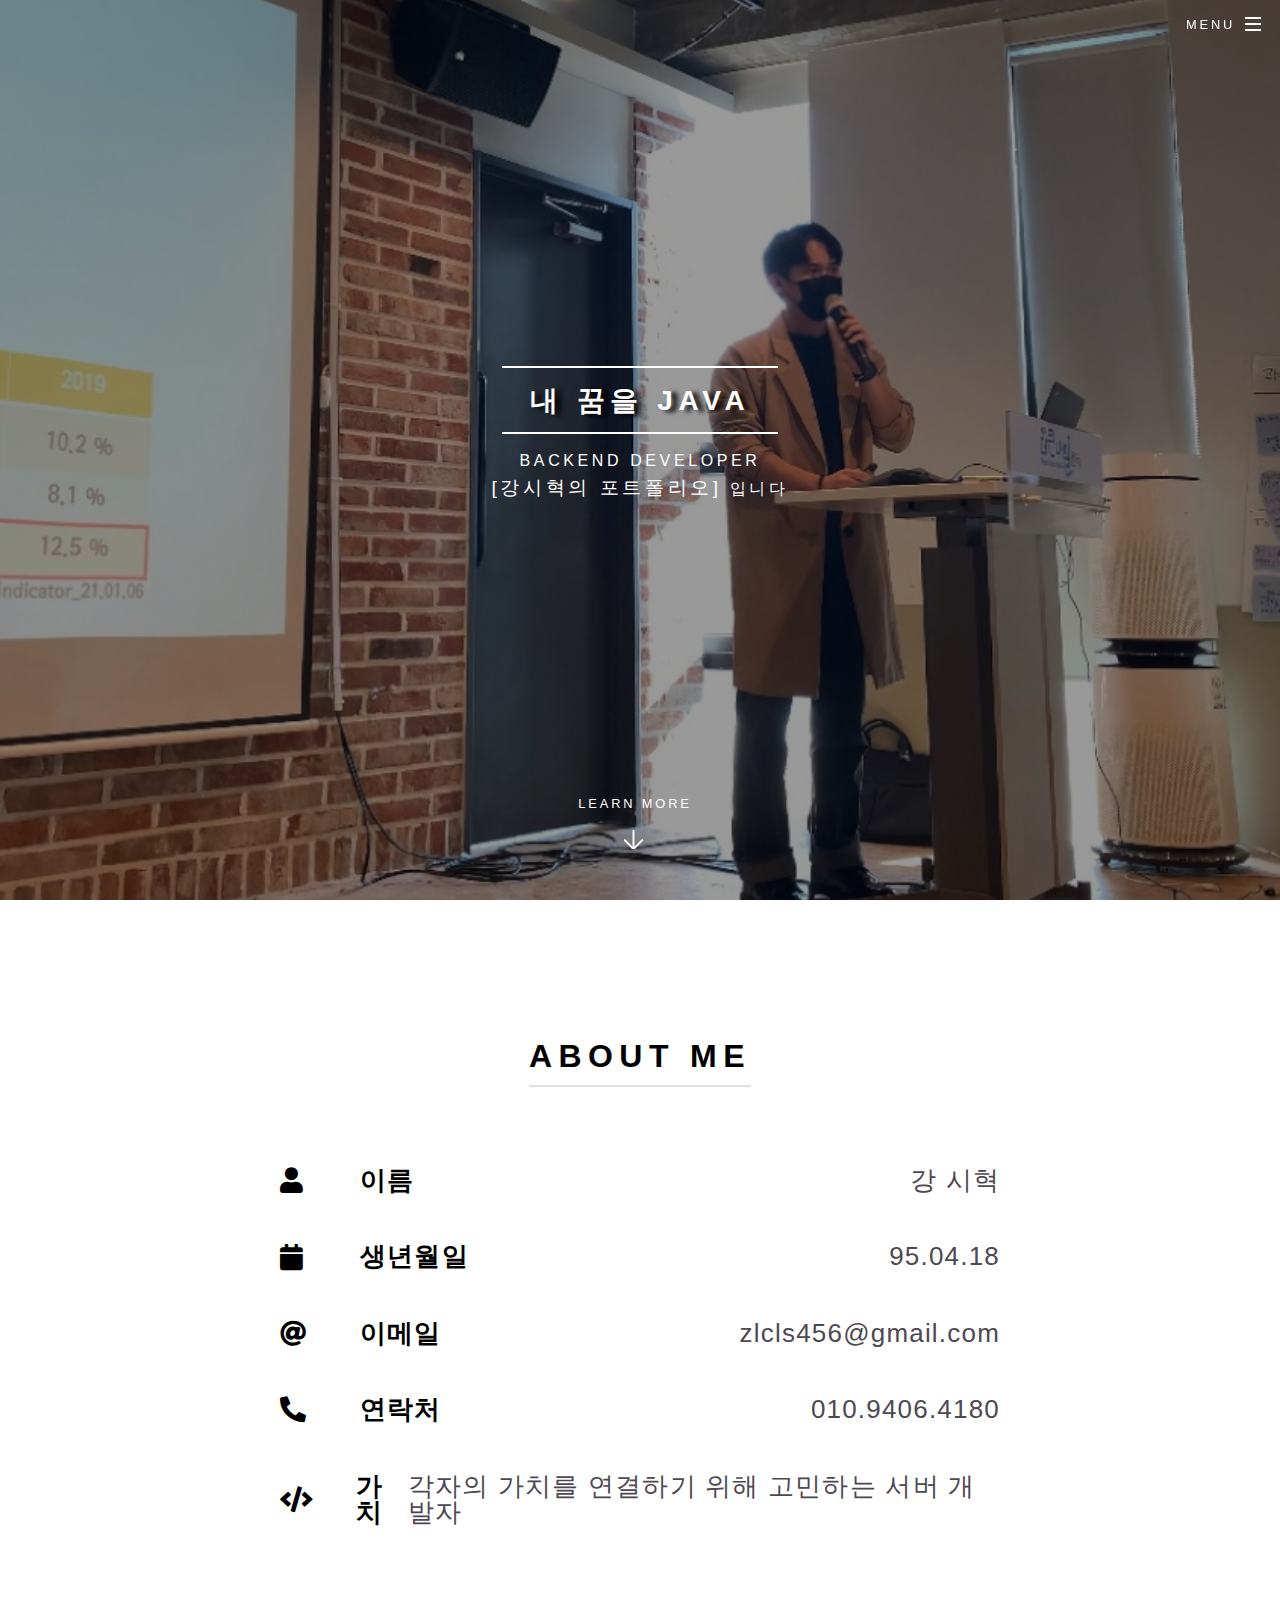
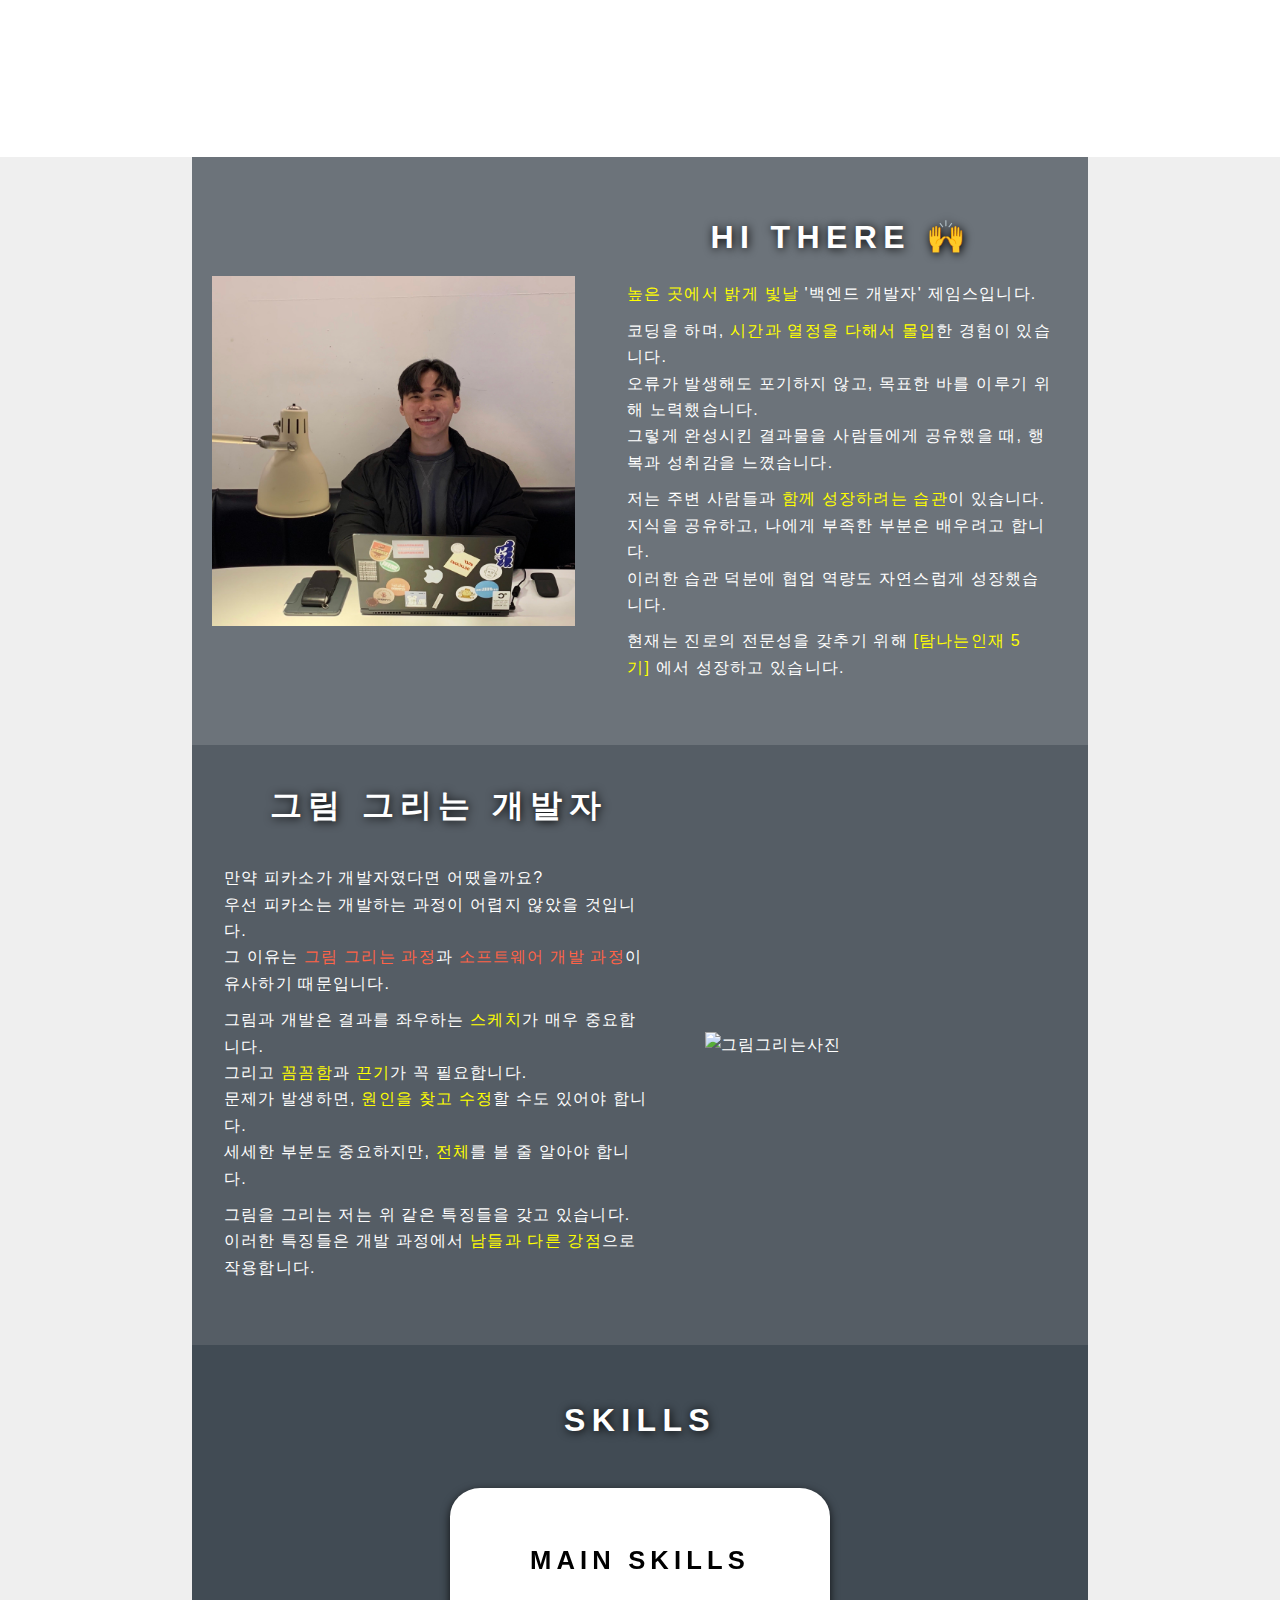
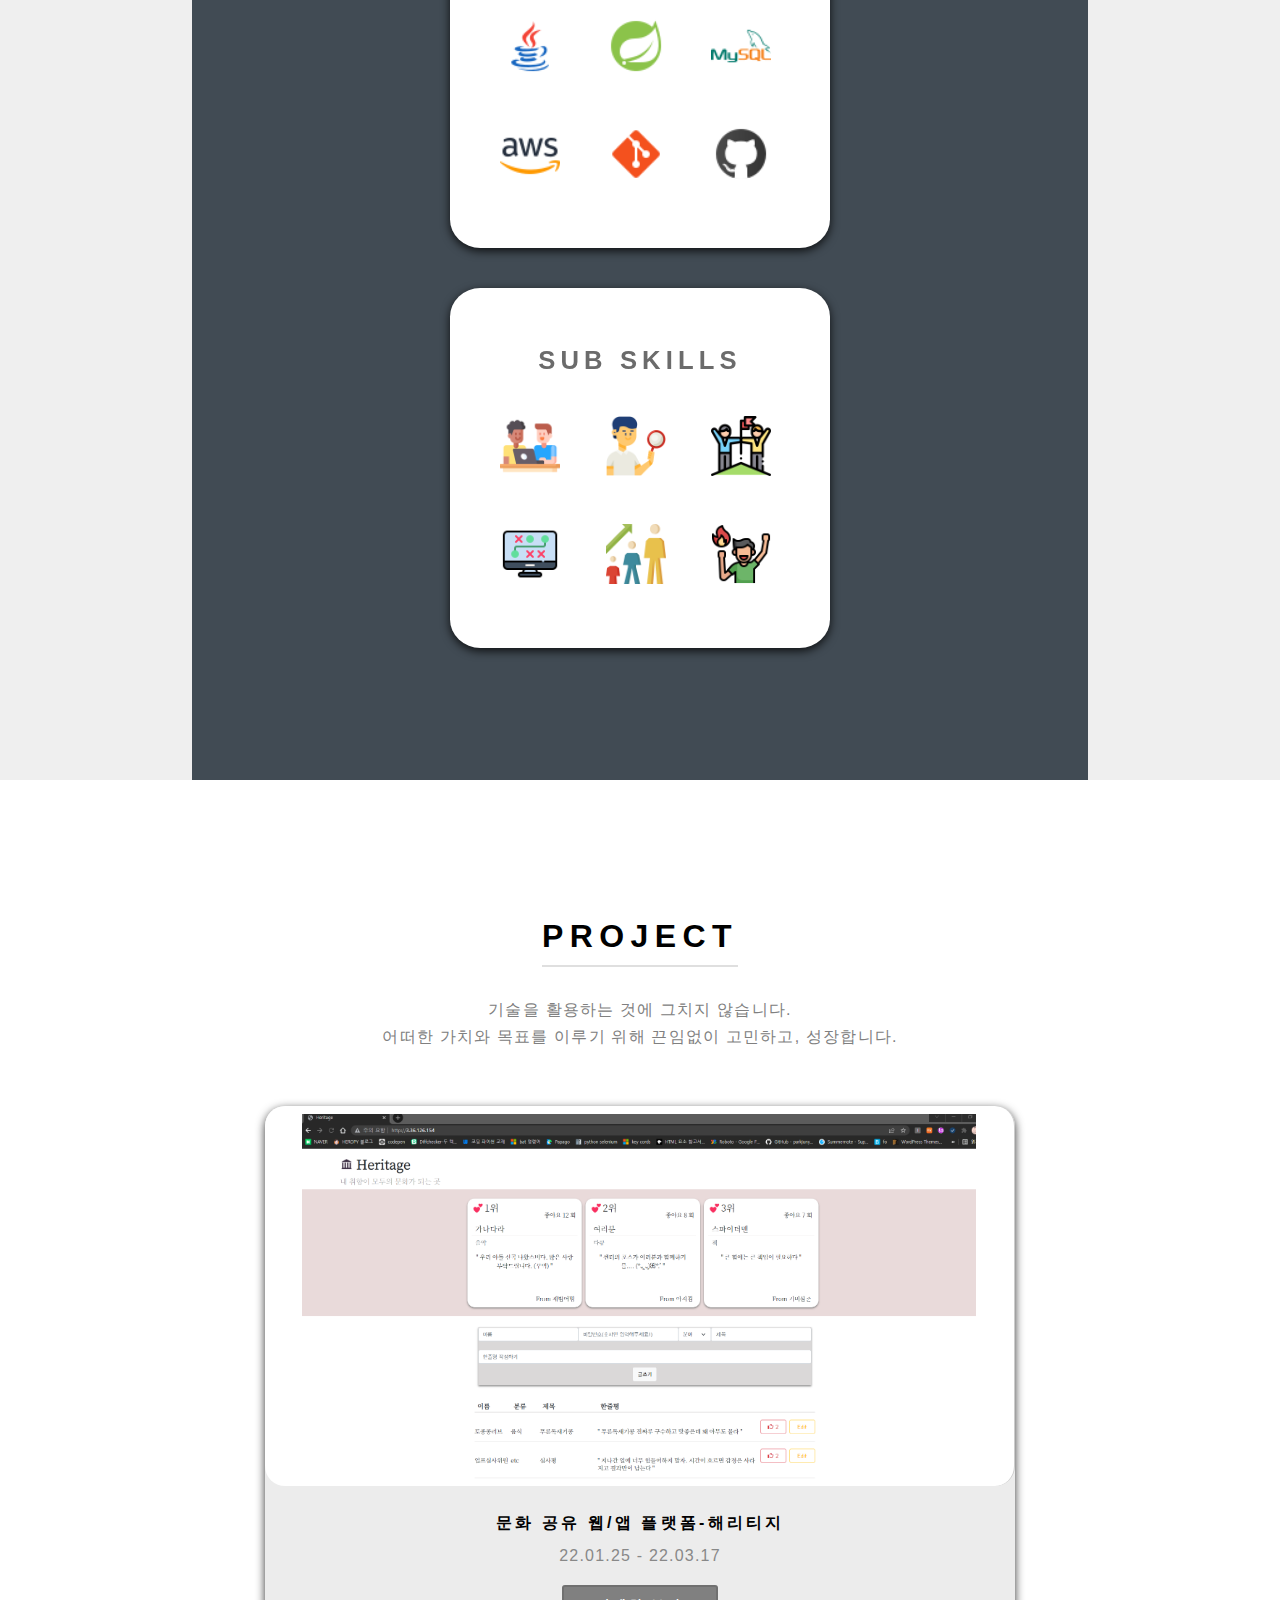
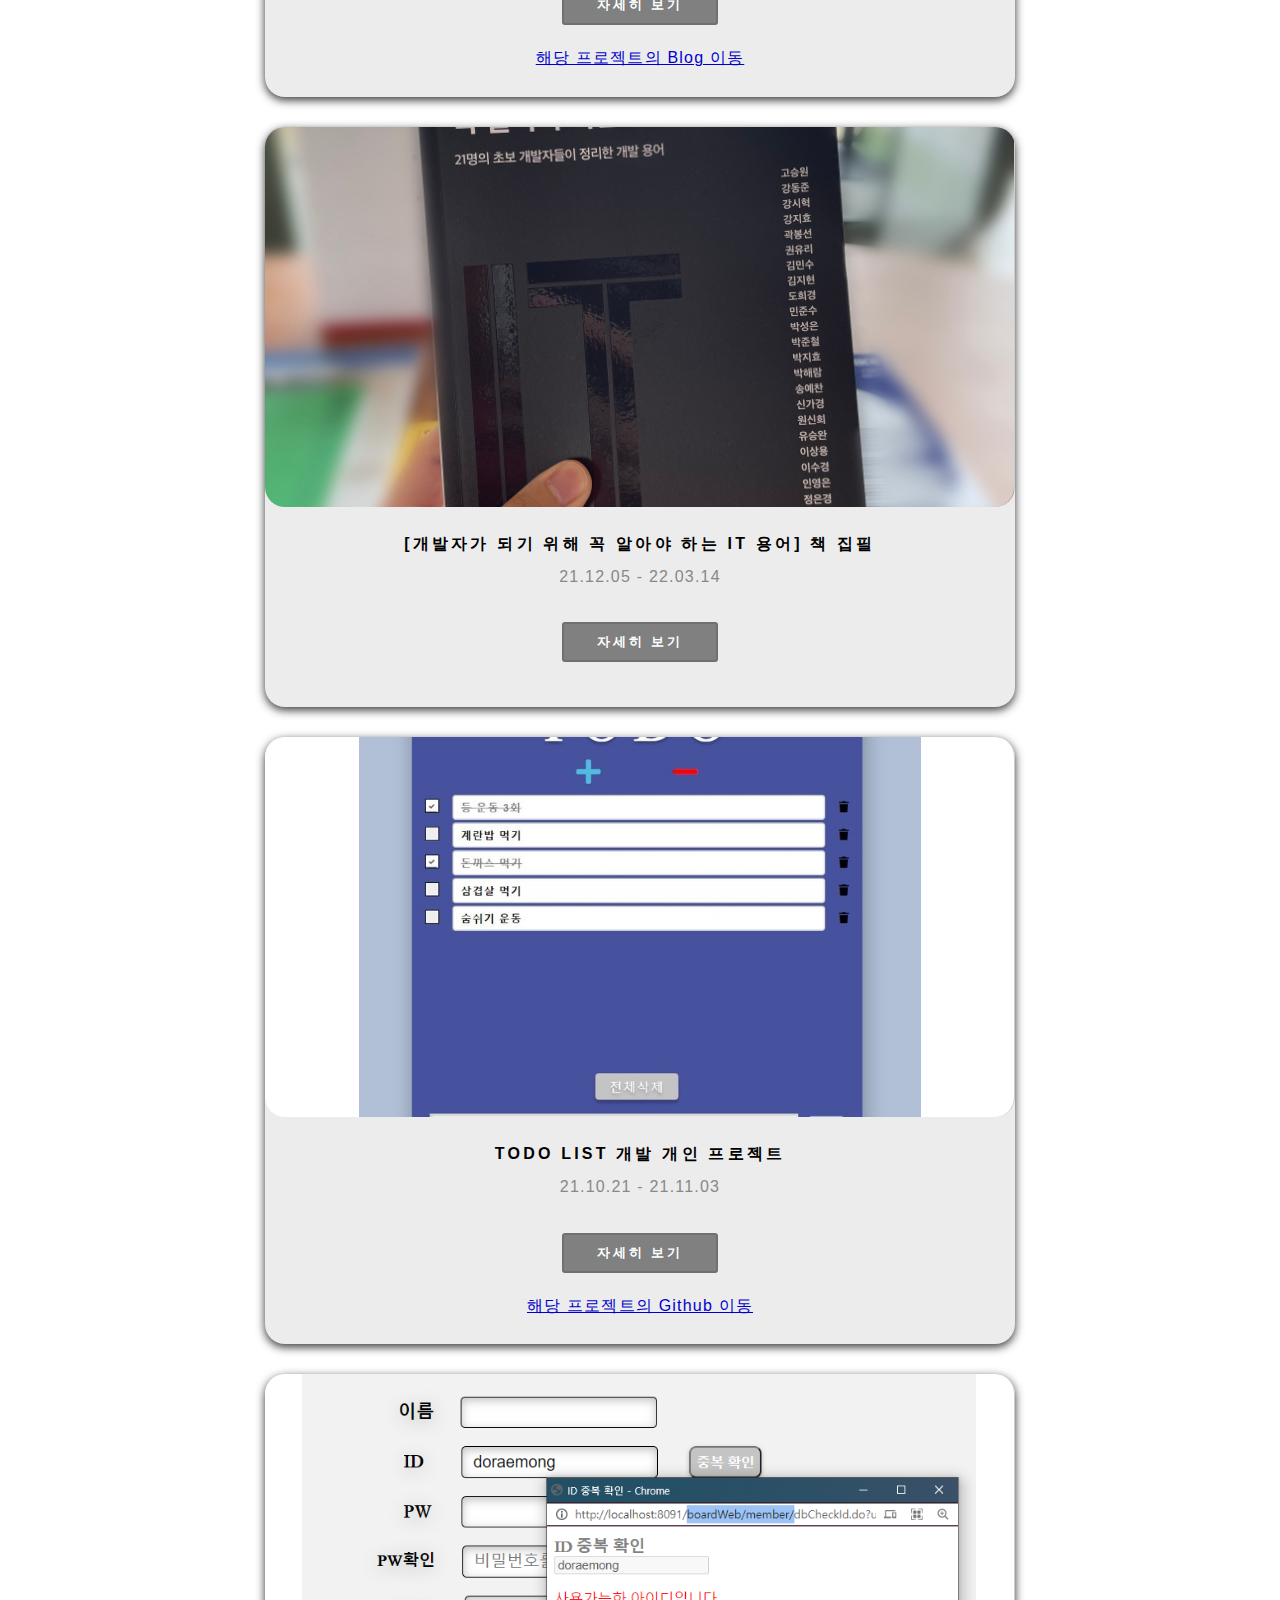
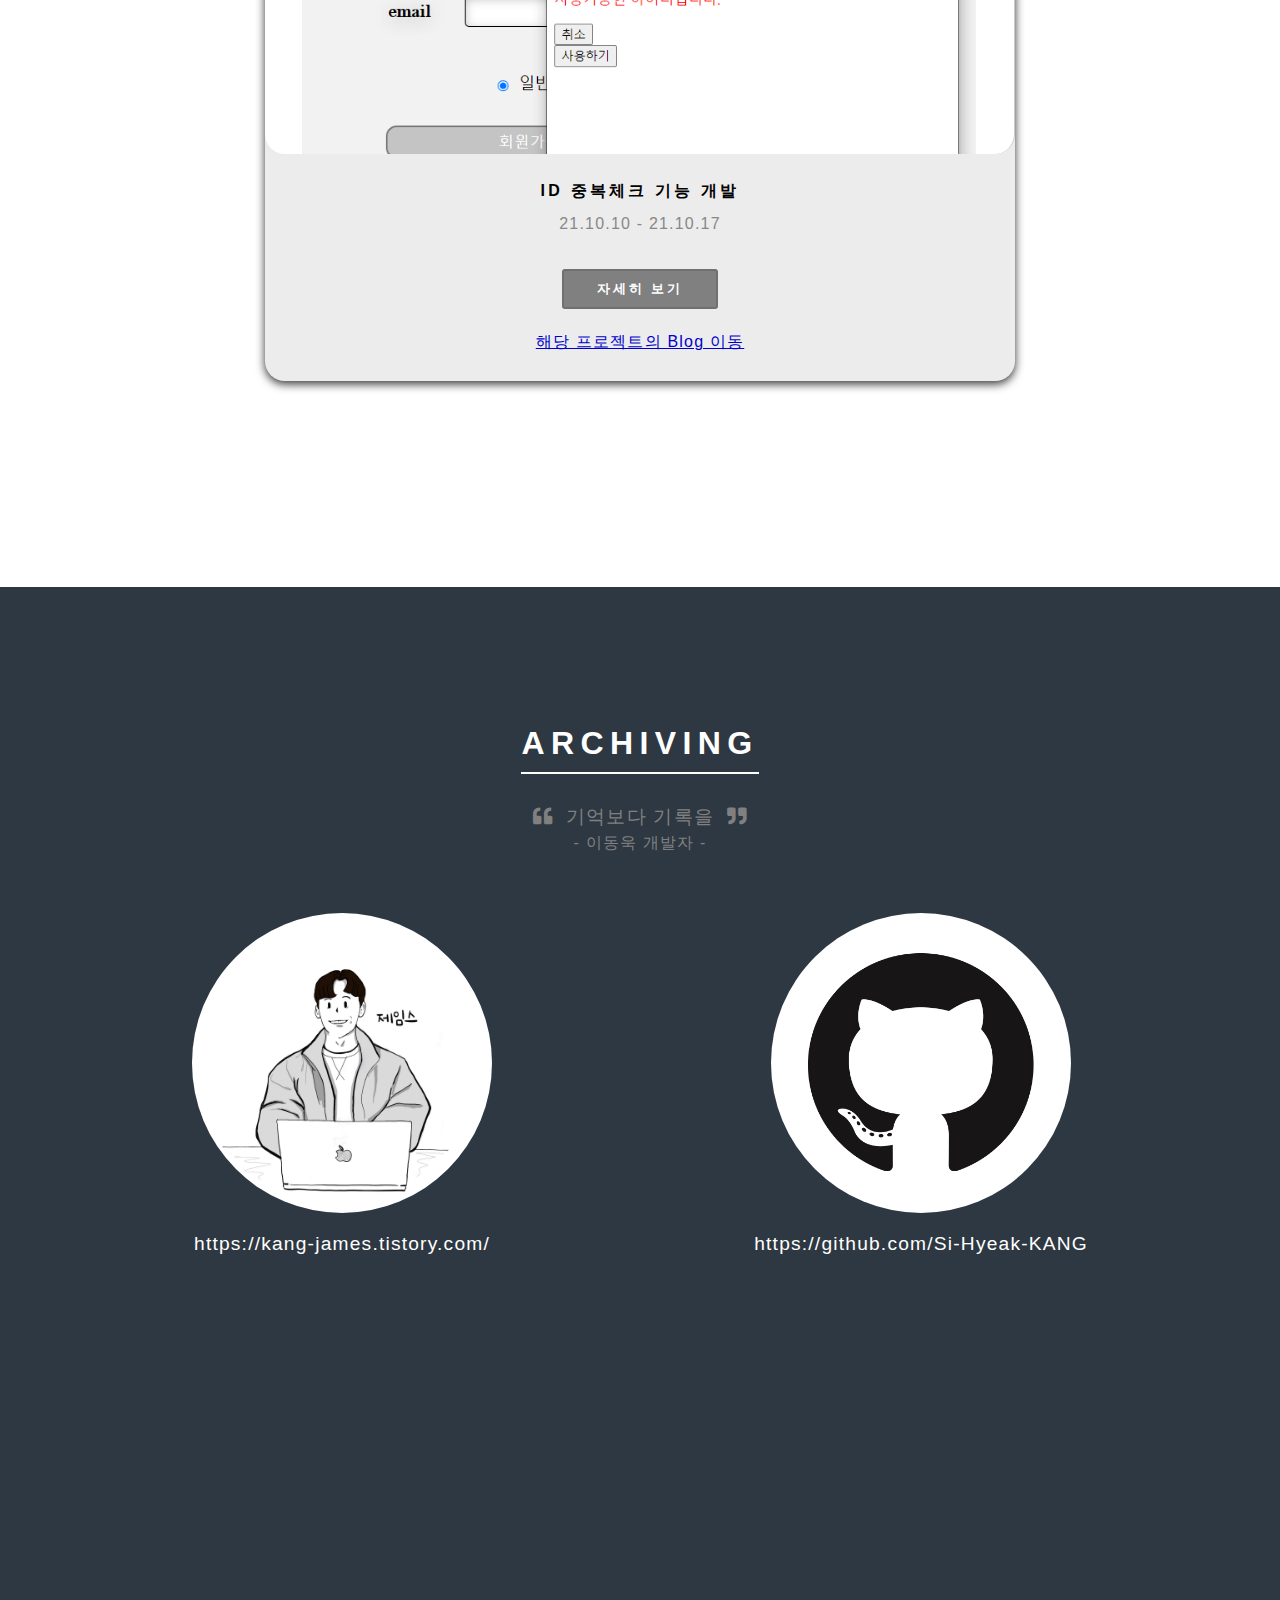
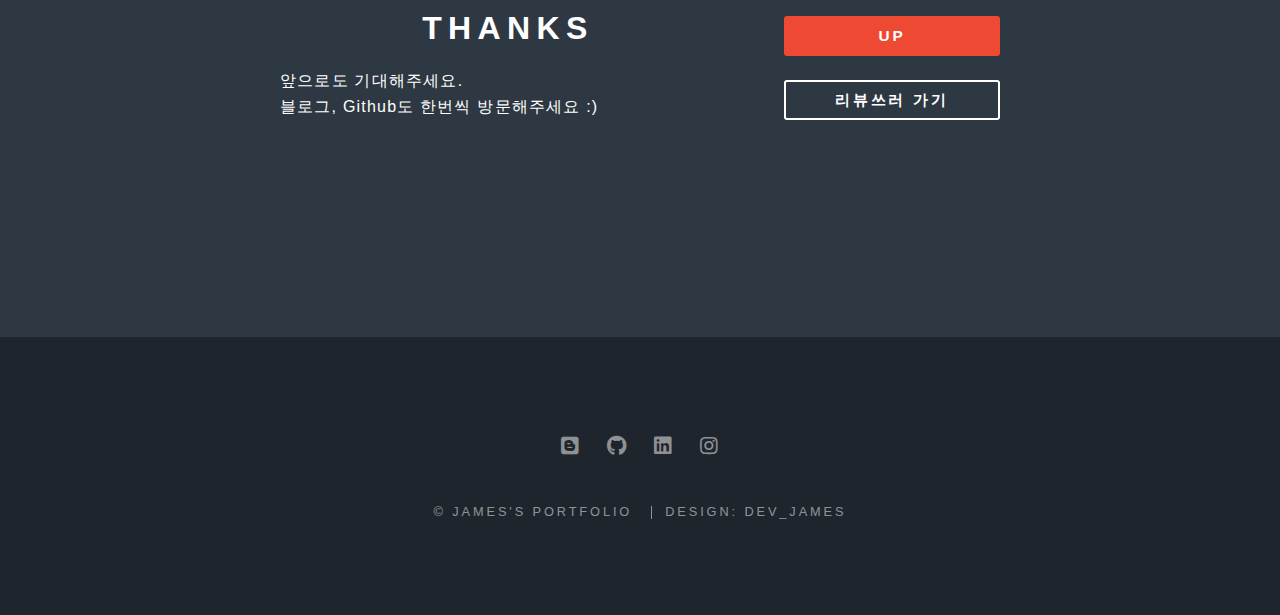
==== commit fc7f17e7: "소개 부분 UI 수정" ====
--- a/index.html
+++ b/index.html
@@ -55,7 +55,7 @@
 
     <!-- One -->
     <section id="one" class="wrapper style1 special">
-        <div class="inner">
+        <div class="inner" style="width: 45em">
             <header class="major">
                 <h2>About&nbspMe</h2>
                 <div class="info_block align-left">
@@ -115,9 +115,6 @@
                 <div class="content">
                     <h2 style="text-shadow:1px 1px 10px rgb(0, 0, 0)">그림 그리는 개발자</h2>
                     <p id="under_p" style="color: rgb(175, 175, 175);">
-                        <i class="fas fa-quote-left"></i>
-                        &nbsp;저의 강점을 소개합니다&nbsp;
-                        <i class="fas fa-quote-right"></i></p>
                     <p>만약 피카소가 개발자였다면 어땠을까요?</p>
                     <p>우선 피카소는 개발하는 과정이 어렵지 않았을 것입니다.</p>
                     <p style="margin-bottom: 10px;">그 이유는 <span style="color: tomato">그림 그리는 과정</span>과 <span
@@ -250,7 +247,7 @@
 
                         <div id="explain_box2" class="explain_box">
                             <p id="under_p">IT 용어 책 집필에 공동 저자로 참여했습니다. 초보 개발자들은 전문 IT 용어로 인해서 어려움을 겪습니다.
-                                저 또한 이러한 경험을 겪었고, 'IT 용어가 정리된 사전은 없을까?' 하며 고민을 해왔습니다. 그러던 중 비슷한 고민을 한 동료 개발자들을 만났습니다.
+                                저 또한 이러한 경험을 겪었고, 'IT 용어가 정리된 사전은 없을까?' 하며 고민했습니다. 그러던 중 비슷한 고민을 하던 동료 개발자들을 만났습니다.
                                 그렇게 초보 개발자의 입장으로 직접 책을 집필하기로 결심하게 되었습니다. </p>
 
                             <p id="under_p"> 과정을 통해서 집필하는 것뿐만 아니라, 공동 저자들의 서로 다른 글들을 통합하기 위한 협업 과정의 중요성을 느꼈습니다. 추가로 이
--- a/assets/css/main.css
+++ b/assets/css/main.css
@@ -2799,7 +2799,7 @@
 /* Wrapper */
 
 .wrapper {
-    padding: 5em 0 16em 0;
+    padding: 8em 0 11em 0;
 }
 
 .wrapper > .inner {
@@ -4032,19 +4032,19 @@
 }
 
 .info_block .fas {
-    font-size: 40px;
+    font-size: 26px;
     width: 80px;
     color: #000000;
 }
 
 .info_block .info_title {
-    font-size: 40px;
+    font-size: 26px;
     color: #000000;
     font-weight: 600;
 }
 
 .info_block .info_content {
-    font-size: 30px;
+    font-size: 26px;
     color: #4E4852;
     margin-left: auto;
 }
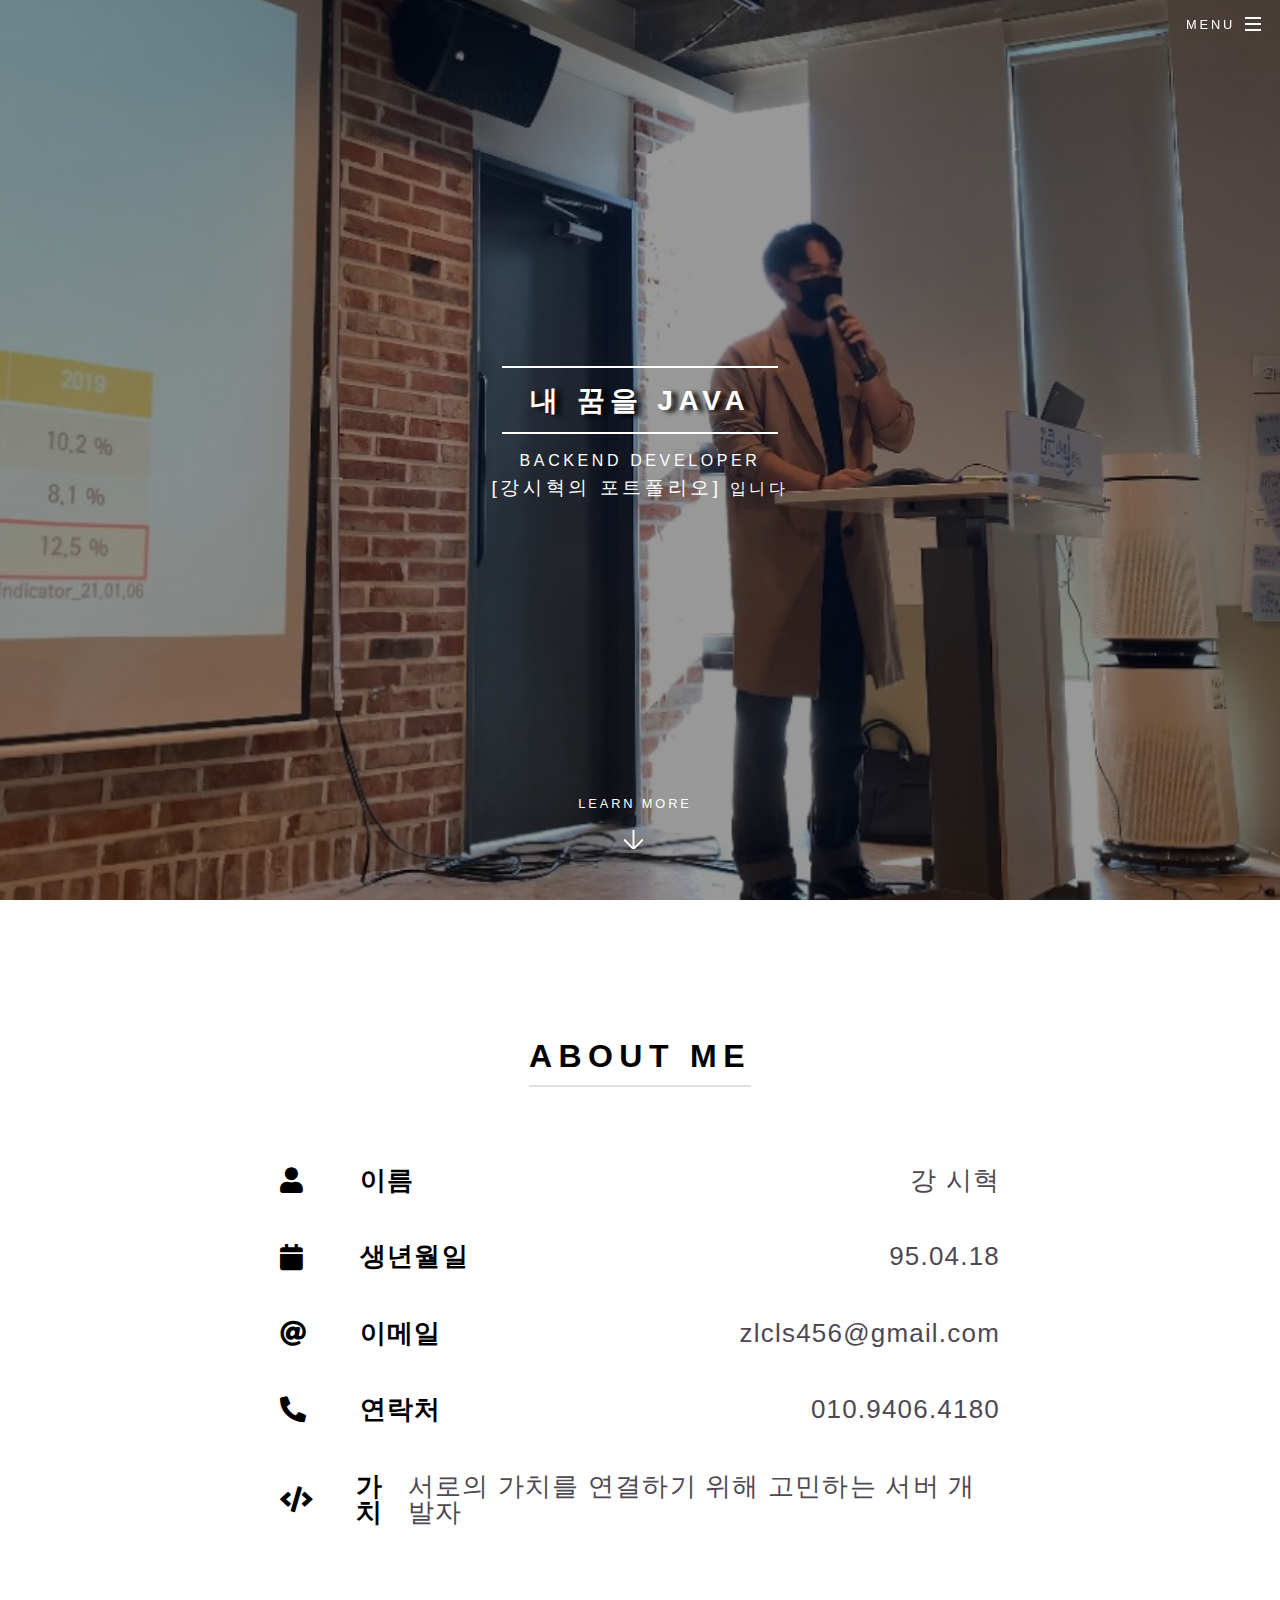
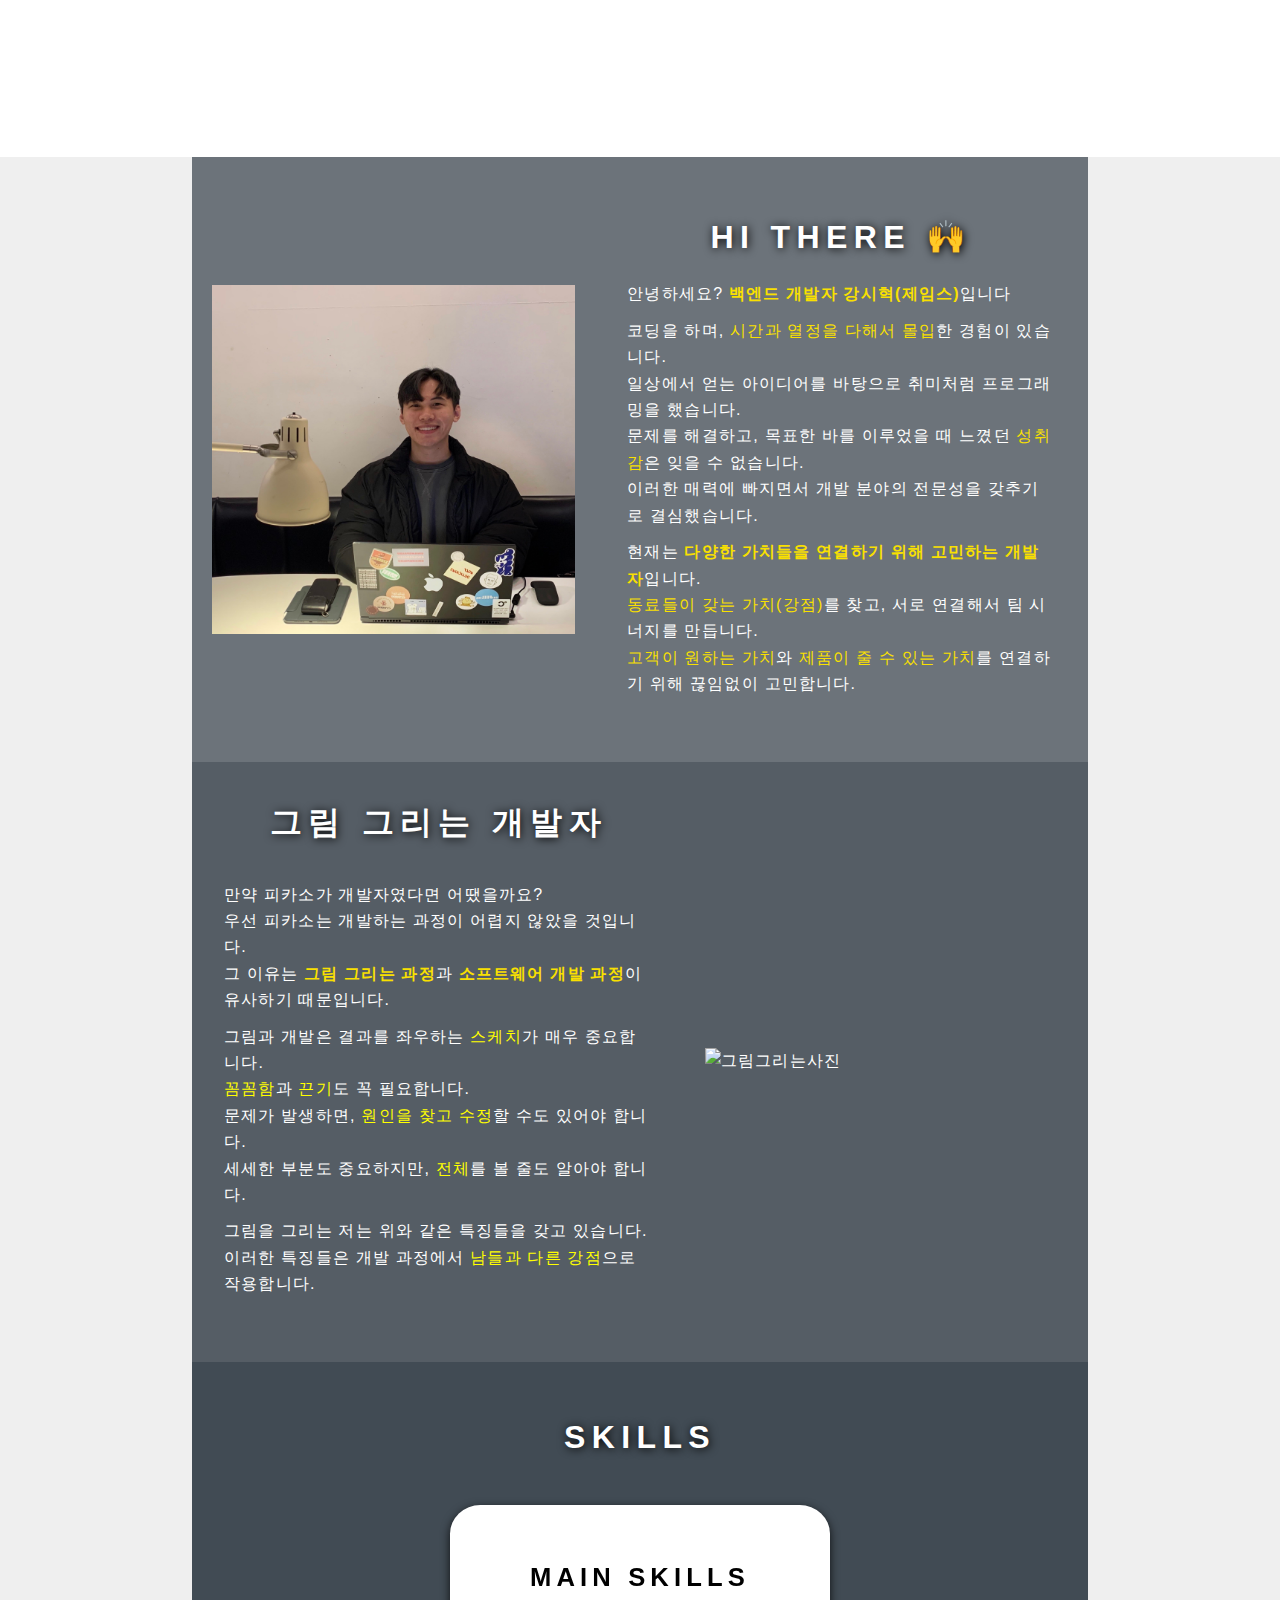
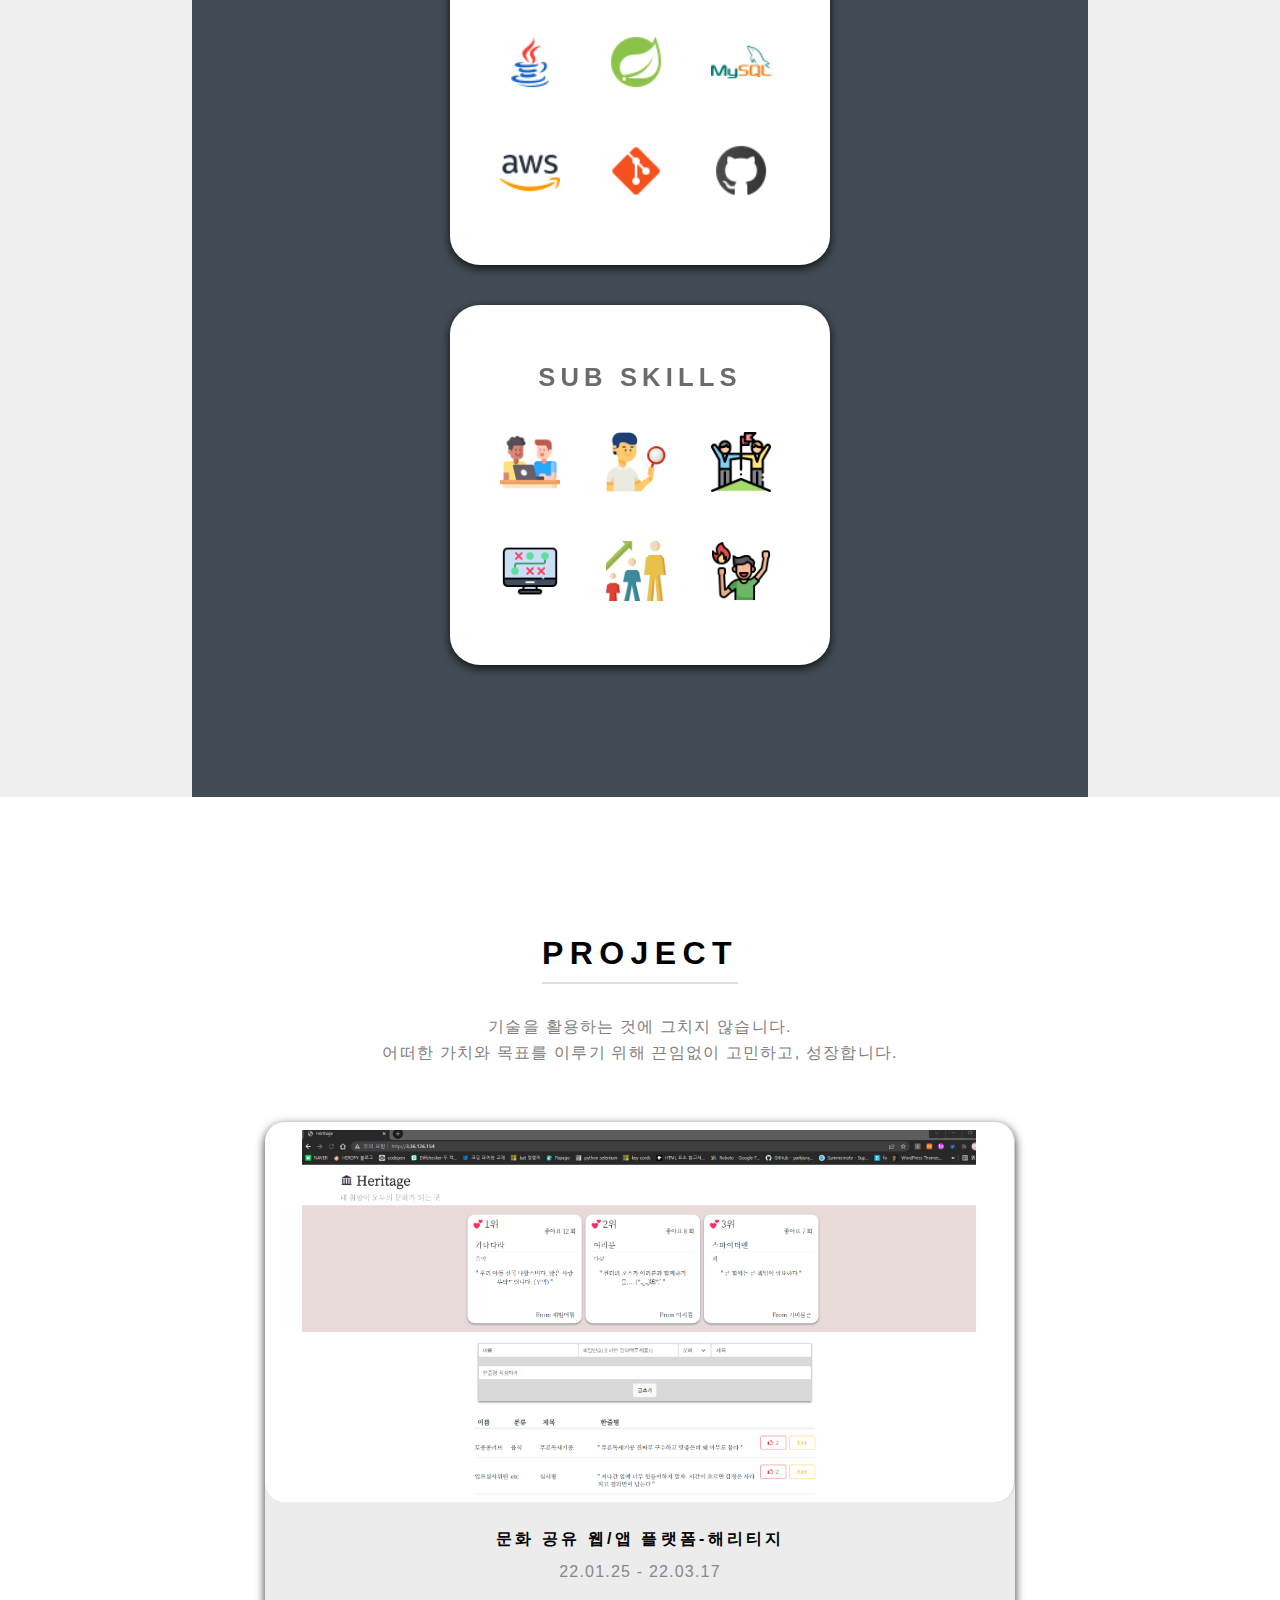
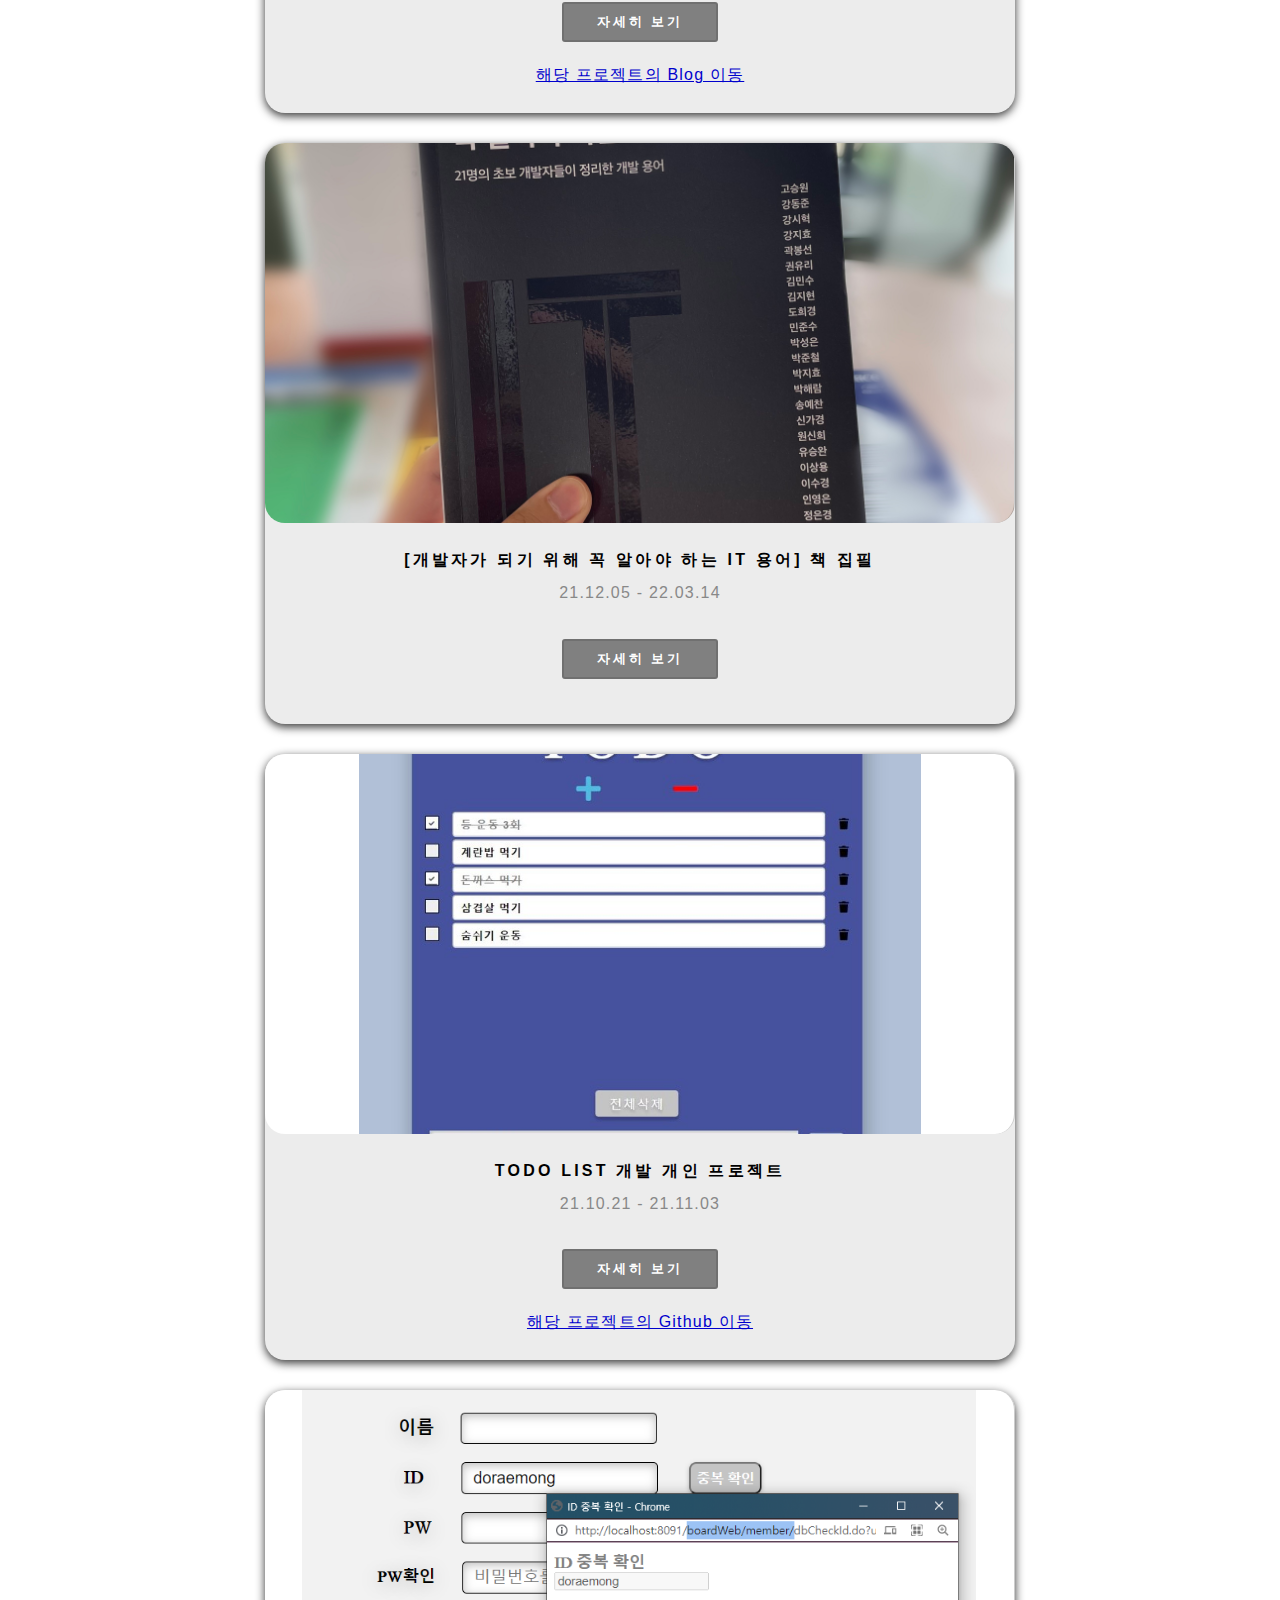
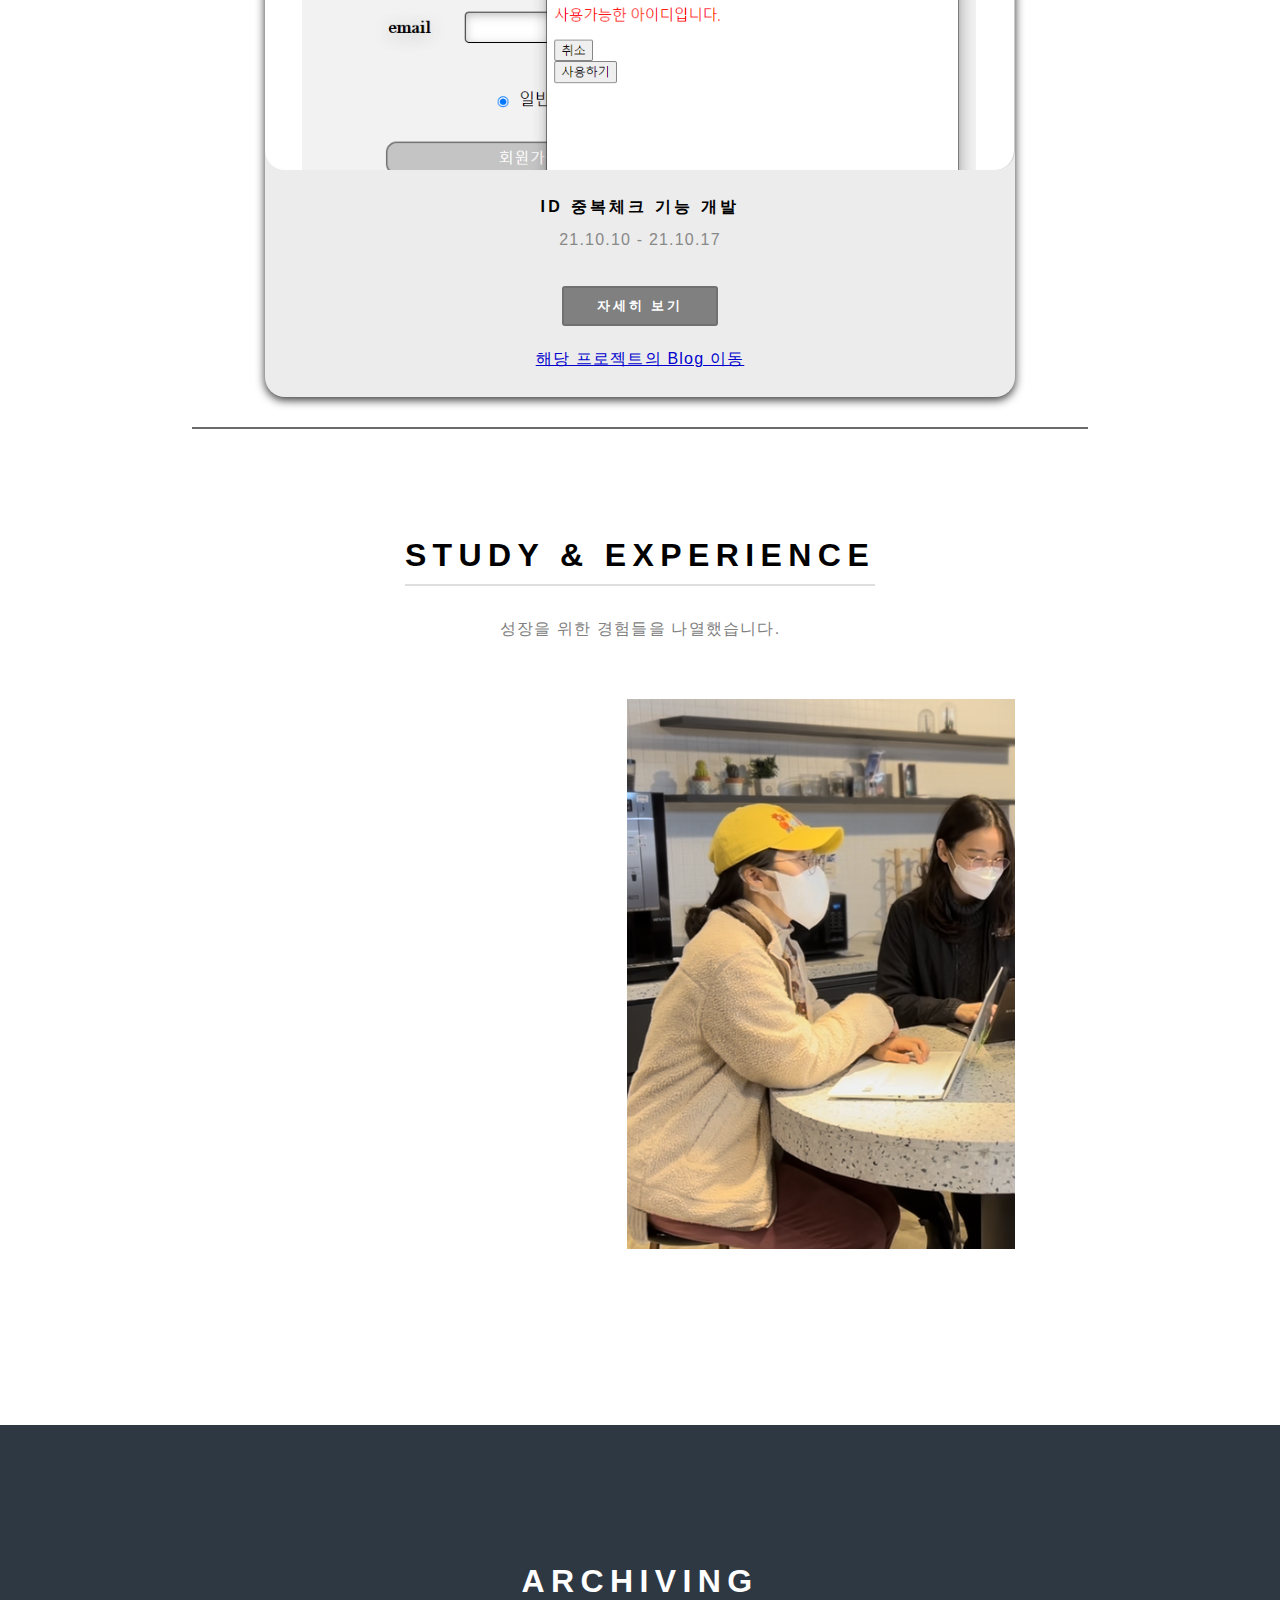
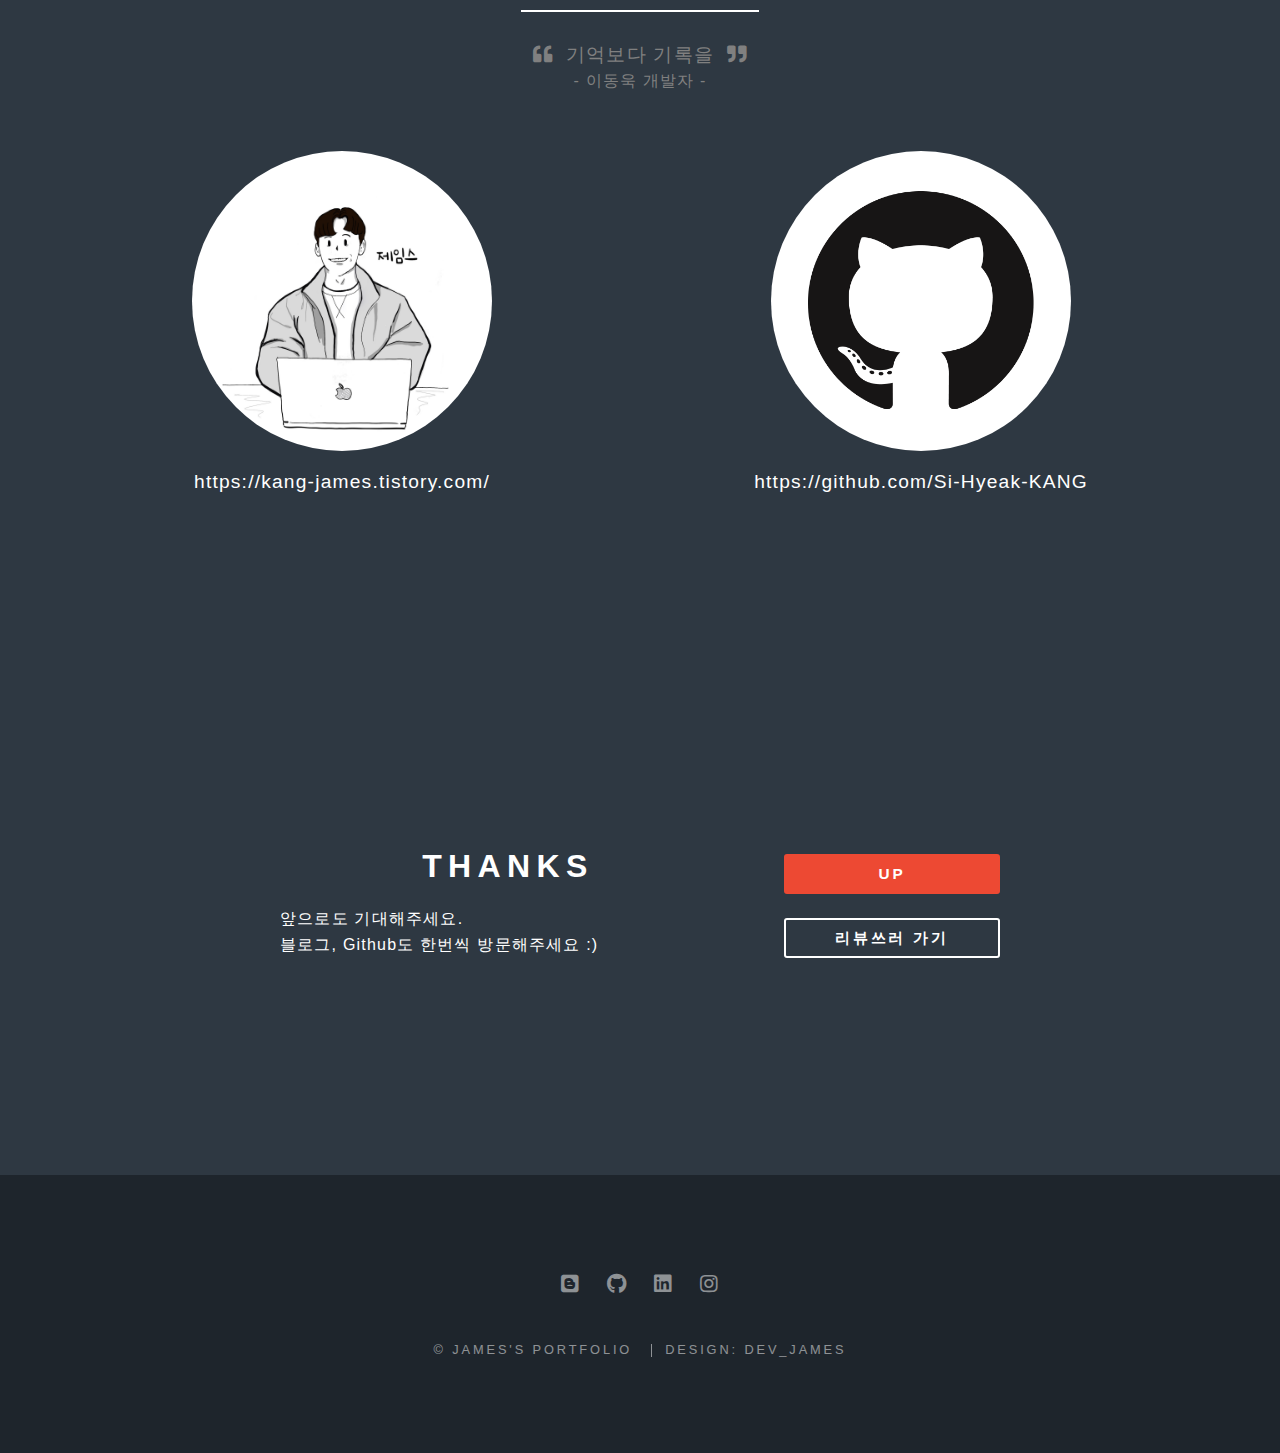
==== commit 44fa7f25: "자기소개 내용 수정, 활동 추가" ====
--- a/index.html
+++ b/index.html
@@ -81,7 +81,7 @@
                 <div class="info_block align-left">
                     <i class="fas fa-solid fa-code"></i>
                     <div class="info_title">가치</div>
-                    <div class="info_content mob_detail">각자의 가치를 연결하기 위해 고민하는 서버 개발자</div>
+                    <div class="info_content mob_detail">서로의 가치를 연결하기 위해 고민하는 서버 개발자</div>
                 </div>
             </header>
         </div>
@@ -96,16 +96,19 @@
                     <h2 style="text-shadow:1px 1px 10px rgb(0, 0, 0); margin-top: 20px">
                         Hi&nbsp;there 🙌
                     </h2>
-                    <p style="margin-bottom: 10px;"><span style="color: yellow">높은 곳에서 밝게 빛날</span>&nbsp;'백엔드 개발자'
-                        제임스입니다.</p>
-                    <p>코딩을 하며, <span style="color: yellow;">시간과 열정을 다해서 몰입</span>한 경험이 있습니다.</p>
-                    <p>오류가 발생해도 포기하지 않고, 목표한 바를 이루기 위해 노력했습니다.</p>
-                    <p>그렇게 완성시킨 결과물을 사람들에게 공유했을 때, 행복과 성취감을 느꼈습니다.</p>
+                    <p style="margin-bottom: 10px;">안녕하세요? <span style="font-weight: 700; color: #f9e000">백엔드 개발자 강시혁(제임스)</span>입니다
+                    </p>
+                    <p>코딩을 하며, <span style="font-weight: 500; color: #f9e000">시간과 열정을 다해서 몰입</span>한 경험이 있습니다.</p>
+                    <p>일상에서 얻는 아이디어를 바탕으로 취미처럼 프로그래밍을 했습니다.</p>
+                    <p>문제를 해결하고, 목표한 바를 이루었을 때 느꼈던 <span style="font-weight: 500; color: #f9e000">성취감</span>은 잊을 수 없습니다.
+                    </p>
+                    <p>이러한 매력에 빠지면서 개발 분야의 전문성을 갖추기로 결심했습니다.</p>
                     <p style="margin-bottom: 10px;"></p>
-                    <p>저는 주변 사람들과 <span style="color: yellow;">함께 성장하려는 습관</span>이 있습니다.</p>
-                    <p>지식을 공유하고, 나에게 부족한 부분은 배우려고 합니다.</p>
-                    <p style="margin-bottom: 10px;">이러한 습관 덕분에 협업 역량도 자연스럽게 성장했습니다.</p>
-                    <p>현재는 진로의 전문성을 갖추기 위해 <span style="color: yellow;">[탐나는인재 5기]</span>&nbsp;에서 성장하고 있습니다.</p>
+                    <p>현재는 <span style="font-weight: 700; color: #f9e000">다양한 가치들을 연결하기 위해 고민하는 개발자</span>입니다.</p>
+                    <p><span style="font-weight: 500; color: #f9e000">동료들이 갖는 가치(강점)</span>를 찾고, 서로 연결해서 팀 시너지를 만듭니다.
+                    </p>
+                    <p><span style="font-weight: 500; color: #f9e000">고객이 원하는 가치</span>와 <span
+                            style="font-weight: 500; color: #f9e000">제품이 줄 수 있는 가치</span>를 연결하기 위해 끊임없이 고민합니다.</p>
                     <p id="under_p"></p>
                 </div>
             </section>
@@ -117,14 +120,15 @@
                     <p id="under_p" style="color: rgb(175, 175, 175);">
                     <p>만약 피카소가 개발자였다면 어땠을까요?</p>
                     <p>우선 피카소는 개발하는 과정이 어렵지 않았을 것입니다.</p>
-                    <p style="margin-bottom: 10px;">그 이유는 <span style="color: tomato">그림 그리는 과정</span>과 <span
-                            style="color: tomato">소프트웨어 개발 과정</span>이 유사하기 때문입니다.</p>
+                    <p style="margin-bottom: 10px;">그 이유는 <span
+                            style="font-weight: 700; color: #f9e000">그림 그리는 과정</span>과 <span
+                            style="font-weight: 700; color: #f9e000">소프트웨어 개발 과정</span>이 유사하기 때문입니다.</p>
                     <p>그림과 개발은 결과를 좌우하는 <span style="color: yellow">스케치</span>가 매우 중요합니다.</p>
-                    <p>그리고 <span style="color: yellow">꼼꼼함</span>과 <span style="color: yellow">끈기</span>가 꼭 필요합니다.</p>
+                    <p><span style="color: yellow">꼼꼼함</span>과 <span style="color: yellow">끈기</span>도 꼭 필요합니다.</p>
                     <p>문제가 발생하면, <span style="color: yellow">원인을 찾고 수정</span>할 수도 있어야 합니다.</p>
-                    <p style="margin-bottom: 10px">세세한 부분도 중요하지만, <span style="color: yellow">전체</span>를 볼 줄 알아야 합니다.
+                    <p style="margin-bottom: 10px">세세한 부분도 중요하지만, <span style="color: yellow">전체</span>를 볼 줄도 알아야 합니다.
                     </p>
-                    <p>그림을 그리는 저는 위 같은 특징들을 갖고 있습니다.</p>
+                    <p>그림을 그리는 저는 위와 같은 특징들을 갖고 있습니다.</p>
                     <p>이러한 특징들은 개발 과정에서 <span style="color: yellow">남들과 다른 강점</span>으로 작용합니다.</p>
                     <p id="under_p"></p>
                 </div>
@@ -134,7 +138,6 @@
                 <div class="content two_skill" style="margin-bottom: 80px">
                     <h2 class="skills_title" style="text-shadow:1px 1px 10px rgb(0, 0, 0);margin-bottom: 20px">
                         Skills</h2>
-
                     <!-- Main skill card -->
                     <div class="flip">
                         <div class="card">
@@ -215,7 +218,8 @@
                         <h4>문화 공유 웹/앱 플랫폼-해리티지</h4>
                         <p id="under_p2" style="color: rgb(136, 136, 136);">22.01.25 - 22.03.17</p>
                         <div class="btn_box">
-                            <input type='button' class='explain_btn_before' value='자세히 보기' id='explain_btn_before1' onclick='toggleBtn1(1)'/>
+                            <input type='button' class='explain_btn_before' value='자세히 보기' id='explain_btn_before1'
+                                   onclick='toggleBtn1(1)'/>
                         </div>
 
                         <div id="explain_box1" class="explain_box">
@@ -228,7 +232,8 @@
                                 AWS-elastic</p>
                         </div>
                         <div class="btn_box">
-                            <input type='button' value='접기' id='explain_btn_after1' class='explain_btn_after' onclick='toggleBtn2(1)'/>
+                            <input type='button' value='접기' id='explain_btn_after1' class='explain_btn_after'
+                                   onclick='toggleBtn2(1)'/>
                         </div>
                         <a href="https://kang-james.tistory.com/entry/Project-%EB%AC%B8%ED%99%94-%EA%B3%B5%EC%9C%A0-%EC%9B%B9-%EC%95%B1-%ED%94%8C%EB%9E%AB%ED%8F%BC-%ED%97%A4%EB%A6%AC%ED%8B%B0%EC%A7%80?category=891221"
                            target="_blank" style="color:mediumblue;text-decoration: underline">해당 프로젝트의 Blog 이동</a>
@@ -242,7 +247,8 @@
                         <h4>[개발자가 되기 위해 꼭 알아야 하는 IT 용어] 책 집필</h4>
                         <p id="under_p" style="color: rgb(136, 136, 136);">21.12.05 - 22.03.14</p>
                         <div class="btn_box">
-                            <input type='button' value='자세히 보기' id='explain_btn_before2' class='explain_btn_before' onclick='toggleBtn1(2)'/>
+                            <input type='button' value='자세히 보기' id='explain_btn_before2' class='explain_btn_before'
+                                   onclick='toggleBtn1(2)'/>
                         </div>
 
                         <div id="explain_box2" class="explain_box">
@@ -258,66 +264,99 @@
                         </div>
 
                         <div class="btn_box">
-                            <input type='button' value='접기' id='explain_btn_after2' class='explain_btn_after' onclick='toggleBtn2(2)'/>
+                            <input type='button' value='접기' id='explain_btn_after2' class='explain_btn_after'
+                                   onclick='toggleBtn2(2)'/>
                         </div>
                     </div>
                 </div>
                 <!-- -->
 
-                    <div class="pro_box">
-                        <div class="pro_img img2"></div>
-                        <div class="pro_explain">
-                            <h4>Todo List 개발 개인 프로젝트</h4>
-                            <p id="under_p" style="color: rgb(136, 136, 136);">21.10.21 - 21.11.03</p>
-                            <div class="btn_box">
-                                <input type='button' value='자세히 보기' id='explain_btn_before3' class='explain_btn_before' onclick='toggleBtn1(3)'/>
-                            </div>
-                            <div id="explain_box3" class="explain_box">
+                <div class="pro_box">
+                    <div class="pro_img img2"></div>
+                    <div class="pro_explain">
+                        <h4>Todo List 개발 개인 프로젝트</h4>
+                        <p id="under_p" style="color: rgb(136, 136, 136);">21.10.21 - 21.11.03</p>
+                        <div class="btn_box">
+                            <input type='button' value='자세히 보기' id='explain_btn_before3' class='explain_btn_before'
+                                   onclick='toggleBtn1(3)'/>
+                        </div>
+                        <div id="explain_box3" class="explain_box">
                             <p id="under_p">자신의 할 일을 관리하는 TodoList 웹 사이트입니다.</p>
                             <p id="under_p">기본적인 기능을 구현해보면서 CRUD를 명확하게 알 수 있는 계기가 되었습니다.
                                 뿐만 아니라 기획부터 MVC의 모든 부분을 구현해본 덕분에 웹 개발의 전체적인 흐름을 알 수 있었습니다.
                                 이후 다른 분야와 협업한다면, 해당 개인 프로젝트를 진행하며 이해한 전체적인 흐름을 바탕으로 소통할 것입니다.</p>
                             <p id="under_p">사용 기술 : Java SE-10, JSP, Servlet, CSS3, Jquery, Oracle, Tomcat9.0</p>
-                            </div>
-                            <div class="btn_box">
-                                <input type='button' value='접기' id='explain_btn_after3' class='explain_btn_after' onclick='toggleBtn2(3)'/>
-                            </div>
-                            <a href="https://github.com/Si-Hyeak-KANG/JSP.TodoWeb_211021"
-                               target="_blank" style="color:mediumblue;text-decoration: underline">해당 프로젝트의 Github 이동</a>
-
-
-                        </div>
-                    </div>
-
-                    <div class="pro_box">
-                        <div class="pro_img img1"></div>
-                        <div class="pro_explain">
-                            <h4>ID 중복체크 기능 개발</h4>
-                            <p id="under_p" style="color: rgb(136, 136, 136);">21.10.10 - 21.10.17</p>
-                            <div class="btn_box">
-                                <input type='button' value='자세히 보기' id='explain_btn_before4' class="explain_btn_before" onclick='toggleBtn1(4)'/>
-                            </div>
-                            <div id="explain_box4" class="explain_box">
+                        </div>
+                        <div class="btn_box">
+                            <input type='button' value='접기' id='explain_btn_after3' class='explain_btn_after'
+                                   onclick='toggleBtn2(3)'/>
+                        </div>
+                        <a href="https://github.com/Si-Hyeak-KANG/JSP.TodoWeb_211021"
+                           target="_blank" style="color:mediumblue;text-decoration: underline">해당 프로젝트의 Github 이동</a>
+
+
+                    </div>
+                </div>
+
+                <div class="pro_box">
+                    <div class="pro_img img1"></div>
+                    <div class="pro_explain">
+                        <h4>ID 중복체크 기능 개발</h4>
+                        <p id="under_p" style="color: rgb(136, 136, 136);">21.10.10 - 21.10.17</p>
+                        <div class="btn_box">
+                            <input type='button' value='자세히 보기' id='explain_btn_before4' class="explain_btn_before"
+                                   onclick='toggleBtn1(4)'/>
+                        </div>
+                        <div id="explain_box4" class="explain_box">
                             <p id="under_p">회원가입 중 ID 중복체크 시 사용되는 기능을 개발했습니다.
                                 당시에는 개발언어를 학습한지 얼마되지 않았습니다. 그렇기 때문에 스스로 코드를 작성하는 것은 절대 쉽지 않았습니다.</p>
                             <p id="under_p">그럼에도 해당 프로젝트는 직접 기능을 구현해본 가치있는 도전이었습니다.
                                 문제를 해결하기 위해 끊임없이 연구한 끝에, 성공적으로 기능을 구현했습니다.</p>
                             <p style="margin-bottom: 5px;">사용 기술 : Java SE-10, JSP, Servlet, CSS3, Oracle, Tomcat9.0</p>
-                            </div>
-                            <div class="btn_box">
-                                <input type='button' value='접기' id='explain_btn_after4' class="explain_btn_after" onclick='toggleBtn2(4)'/>
-                            </div>
-                            <a href="https://kang-james.tistory.com/88?category=891548"
-                               target="_blank" style="color:mediumblue;text-decoration: underline">해당 프로젝트의 Blog 이동</a>
-                        </div>
-                    </div>
+                        </div>
+                        <div class="btn_box">
+                            <input type='button' value='접기' id='explain_btn_after4' class="explain_btn_after"
+                                   onclick='toggleBtn2(4)'/>
+                        </div>
+                        <a href="https://kang-james.tistory.com/88?category=891548"
+                           target="_blank" style="color:mediumblue;text-decoration: underline">해당 프로젝트의 Blog 이동</a>
+                    </div>
+                </div>
             </div>
-<!--            <header class="major sub">
-                <h3>Study & ETC</h3>
+
+            <div style="border-top: #6b6b6b 2px solid;height: 100px;"></div>
+
+            <header class="major">
+                <h2>Study & Experience</h2>
+                <p style="color: gray;">성장을 위한 경험들을 나열했습니다.</p>
             </header>
             <div class="pro_content">
-
-            </div>-->
+                <div id="slider">
+                    <div class="image-box">
+                        <div><img src="./images/experience/공백.png"/></div>
+                        <div><img src="./images/experience/책집필.png"/></div>
+                        <div><img src="./images/experience/공백2.png"/></div>
+                        <div><img src="./images/experience/기업피엠.png"/></div>
+                        <div><img src="./images/experience/공백2.png"/></div>
+                        <div><img src="./images/experience/업프.png"/></div>
+                        <div><img src="./images/experience/프레젠테이션.png"/></div>
+                        <div><img src="./images/experience/cop.png"/></div>
+                        <div><img src="./images/experience/공백2.png"/></div>
+                        <div><img src="./images/experience/디자인싱킹.png"/></div>
+                        <div><img src="./images/experience/공백2.png"/></div>
+                        <div><img src="./images/experience/오름팀.png"/></div>
+                        <div><img src="./images/experience/공백2.png"/></div>
+                        <div><img src="./images/experience/간지발표.png"/></div>
+                        <div><img src="./images/experience/공백2.png"/></div>
+                        <div><img src="./images/experience/마당개프로젝트.png"/></div>
+                        <div><img src="./images/experience/공백2.png"/></div>
+
+
+
+
+                    </div>
+                </div>
+            </div>
         </div>
     </section>
 
--- a/assets/css/main.css
+++ b/assets/css/main.css
@@ -4682,3 +4682,23 @@
     }
 }
 
+#slider {
+    overflow:hidden;
+    position:relative;
+    height:550px;
+}
+.image-box {
+    width:16000px; // 원본+클론의 총 합
+height:100%;
+    display:flex;
+    flex-wrap:nowrap;
+    animation: bannermove 28s linear infinite;
+}
+@keyframes bannermove {
+    0% {
+        transform: translate(0, 0);
+    }
+    100% {
+        transform: translate(-50%, 0);
+    }
+}